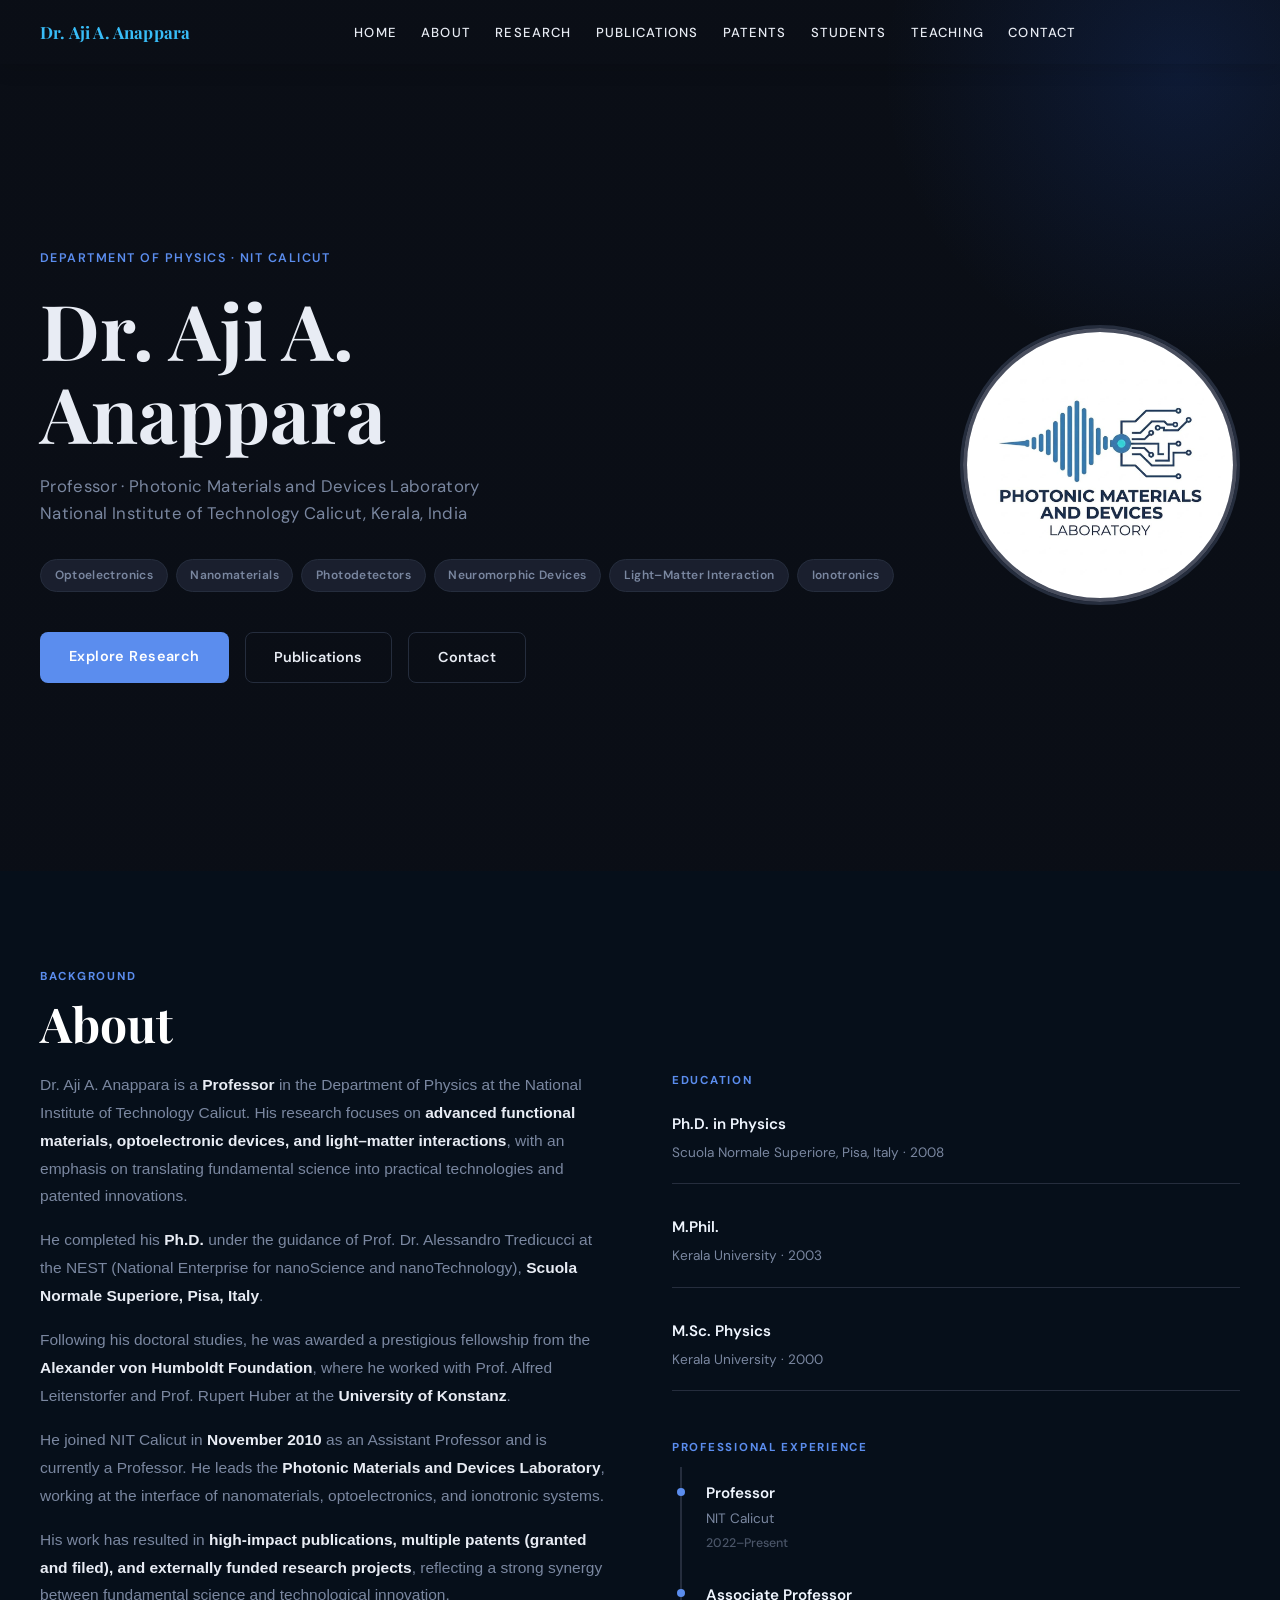
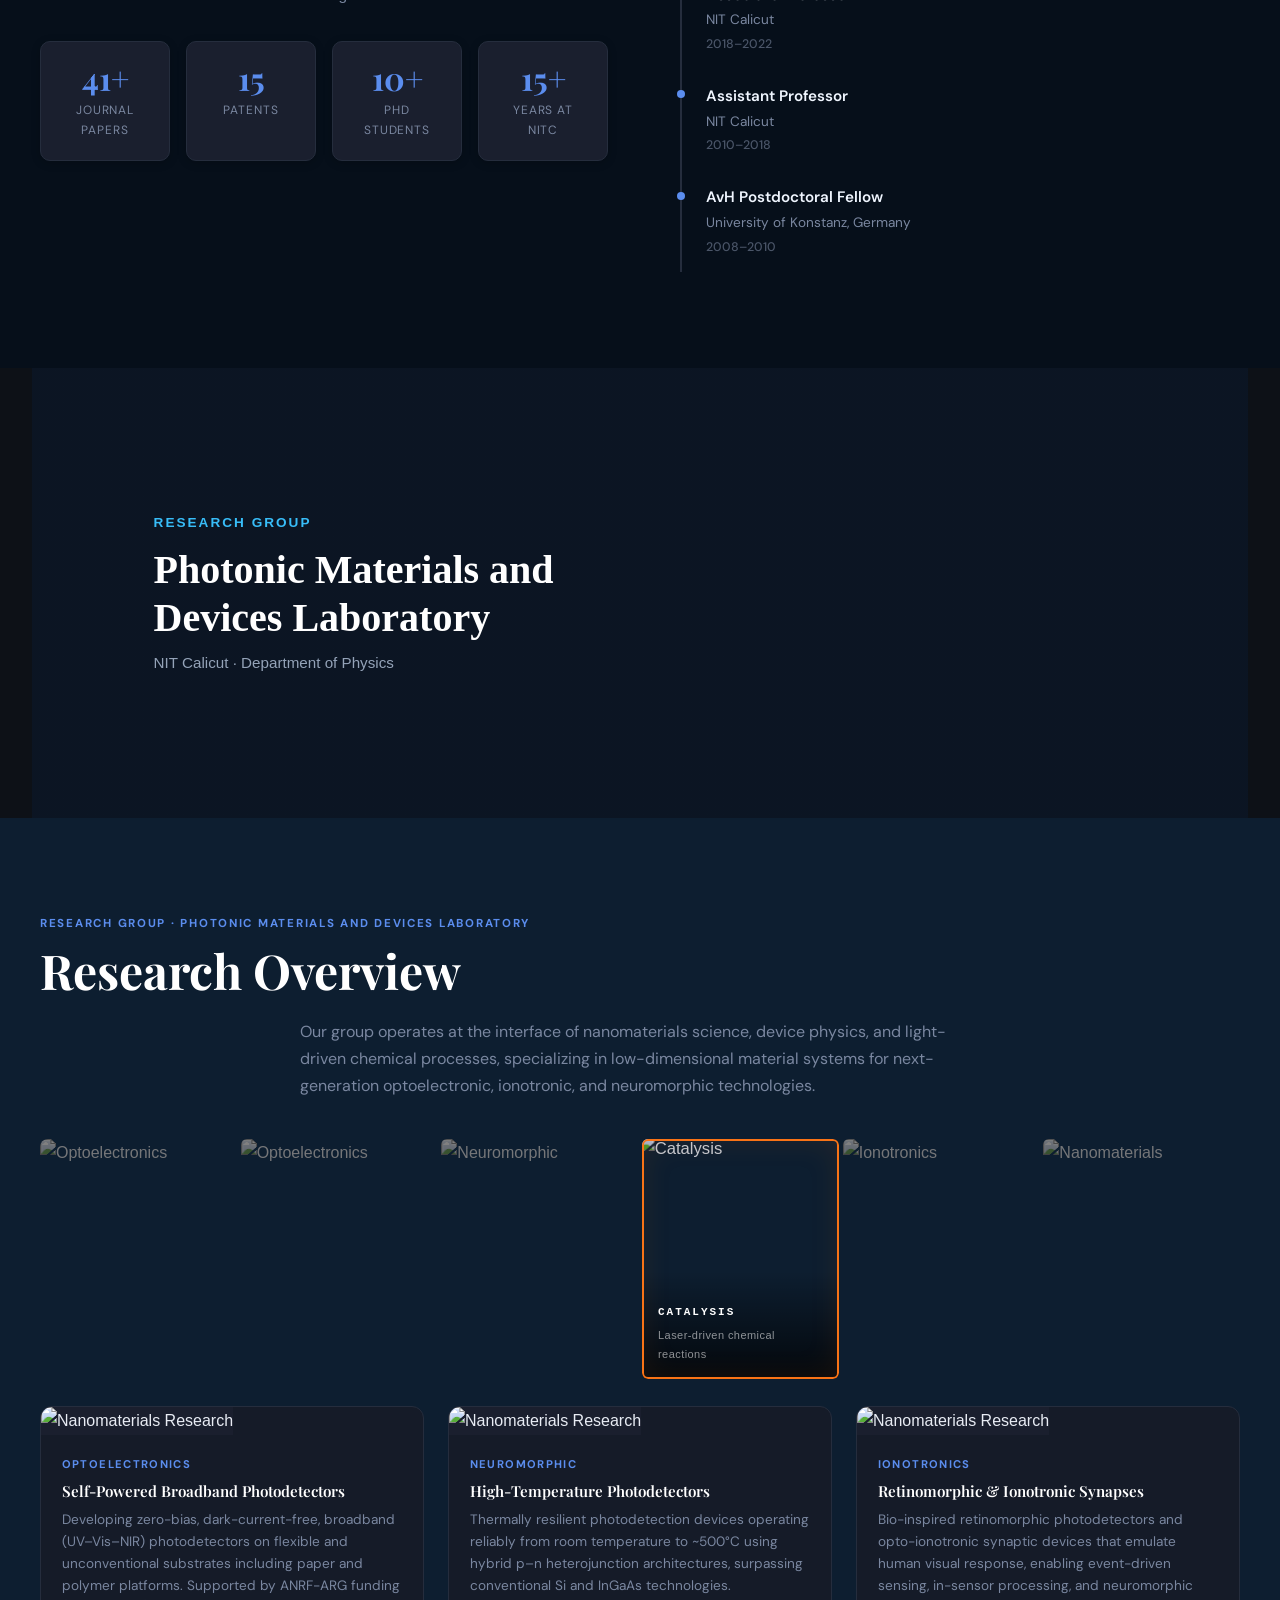
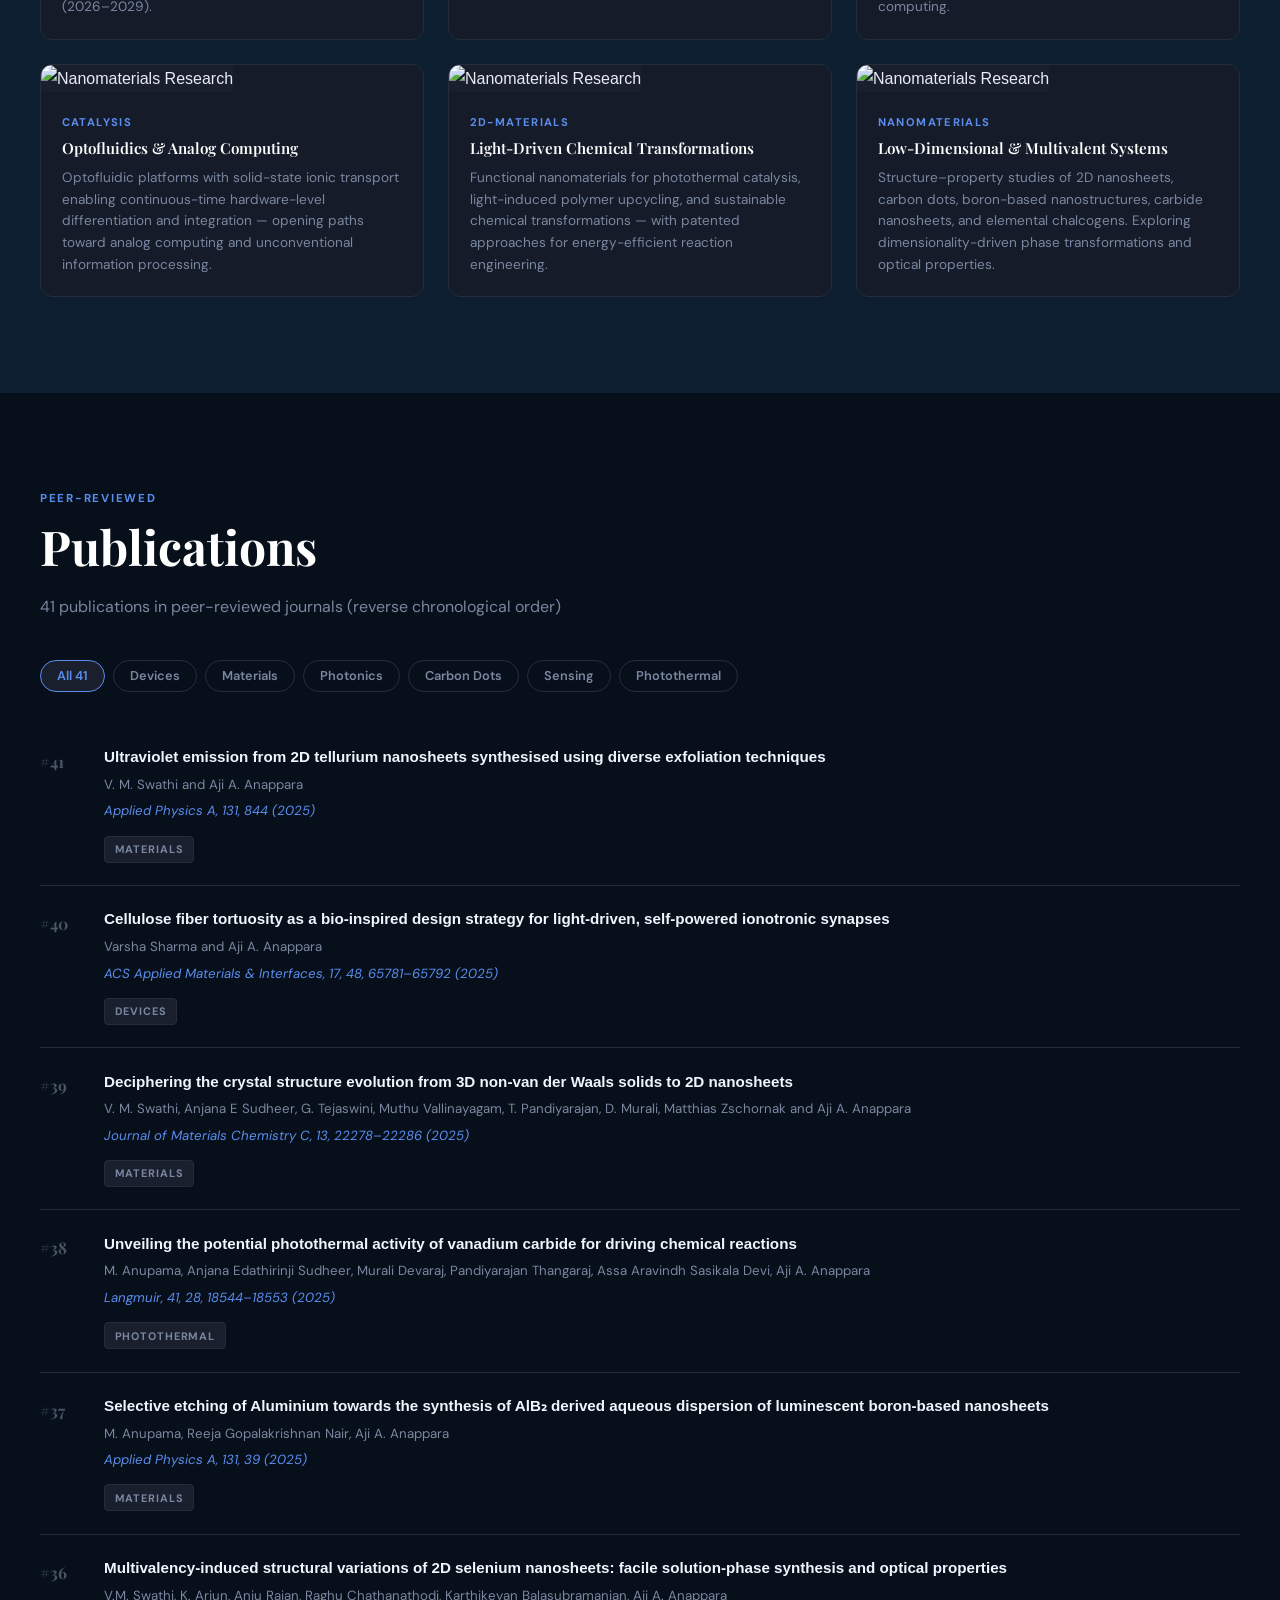
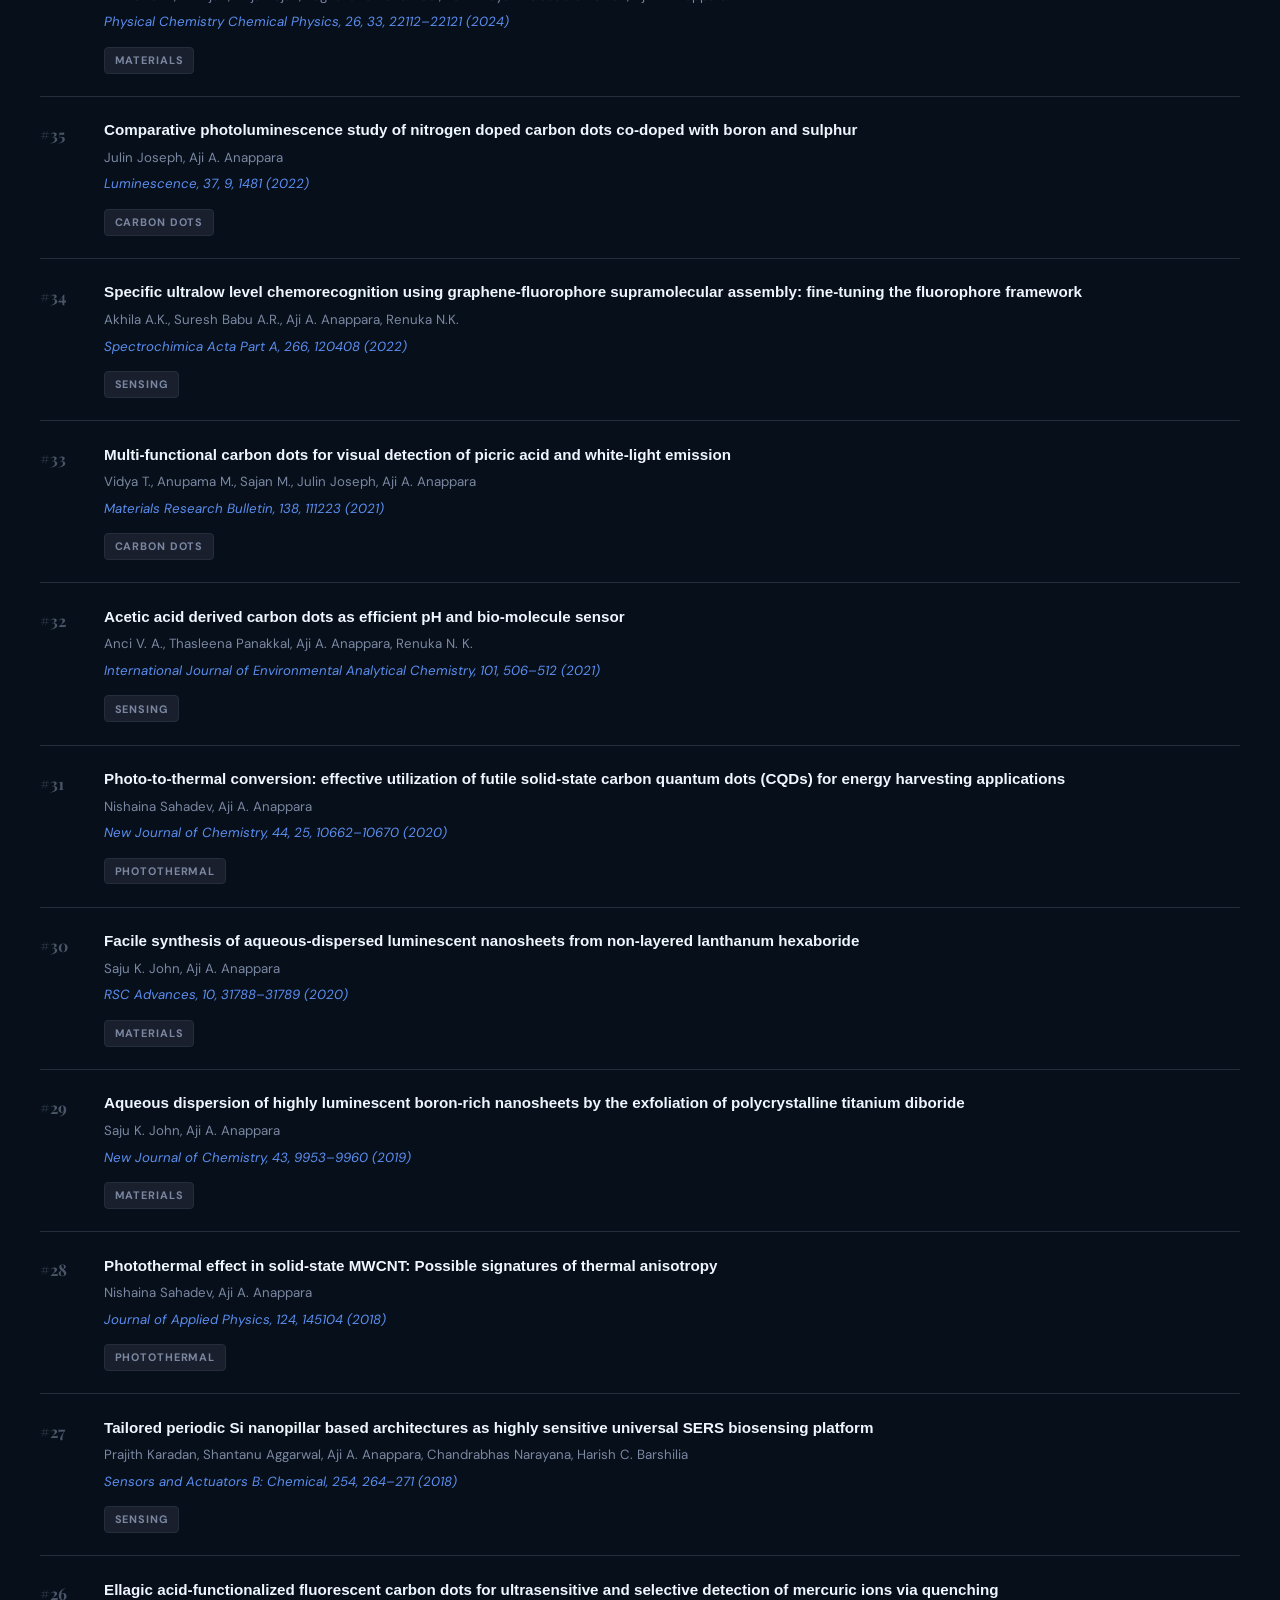
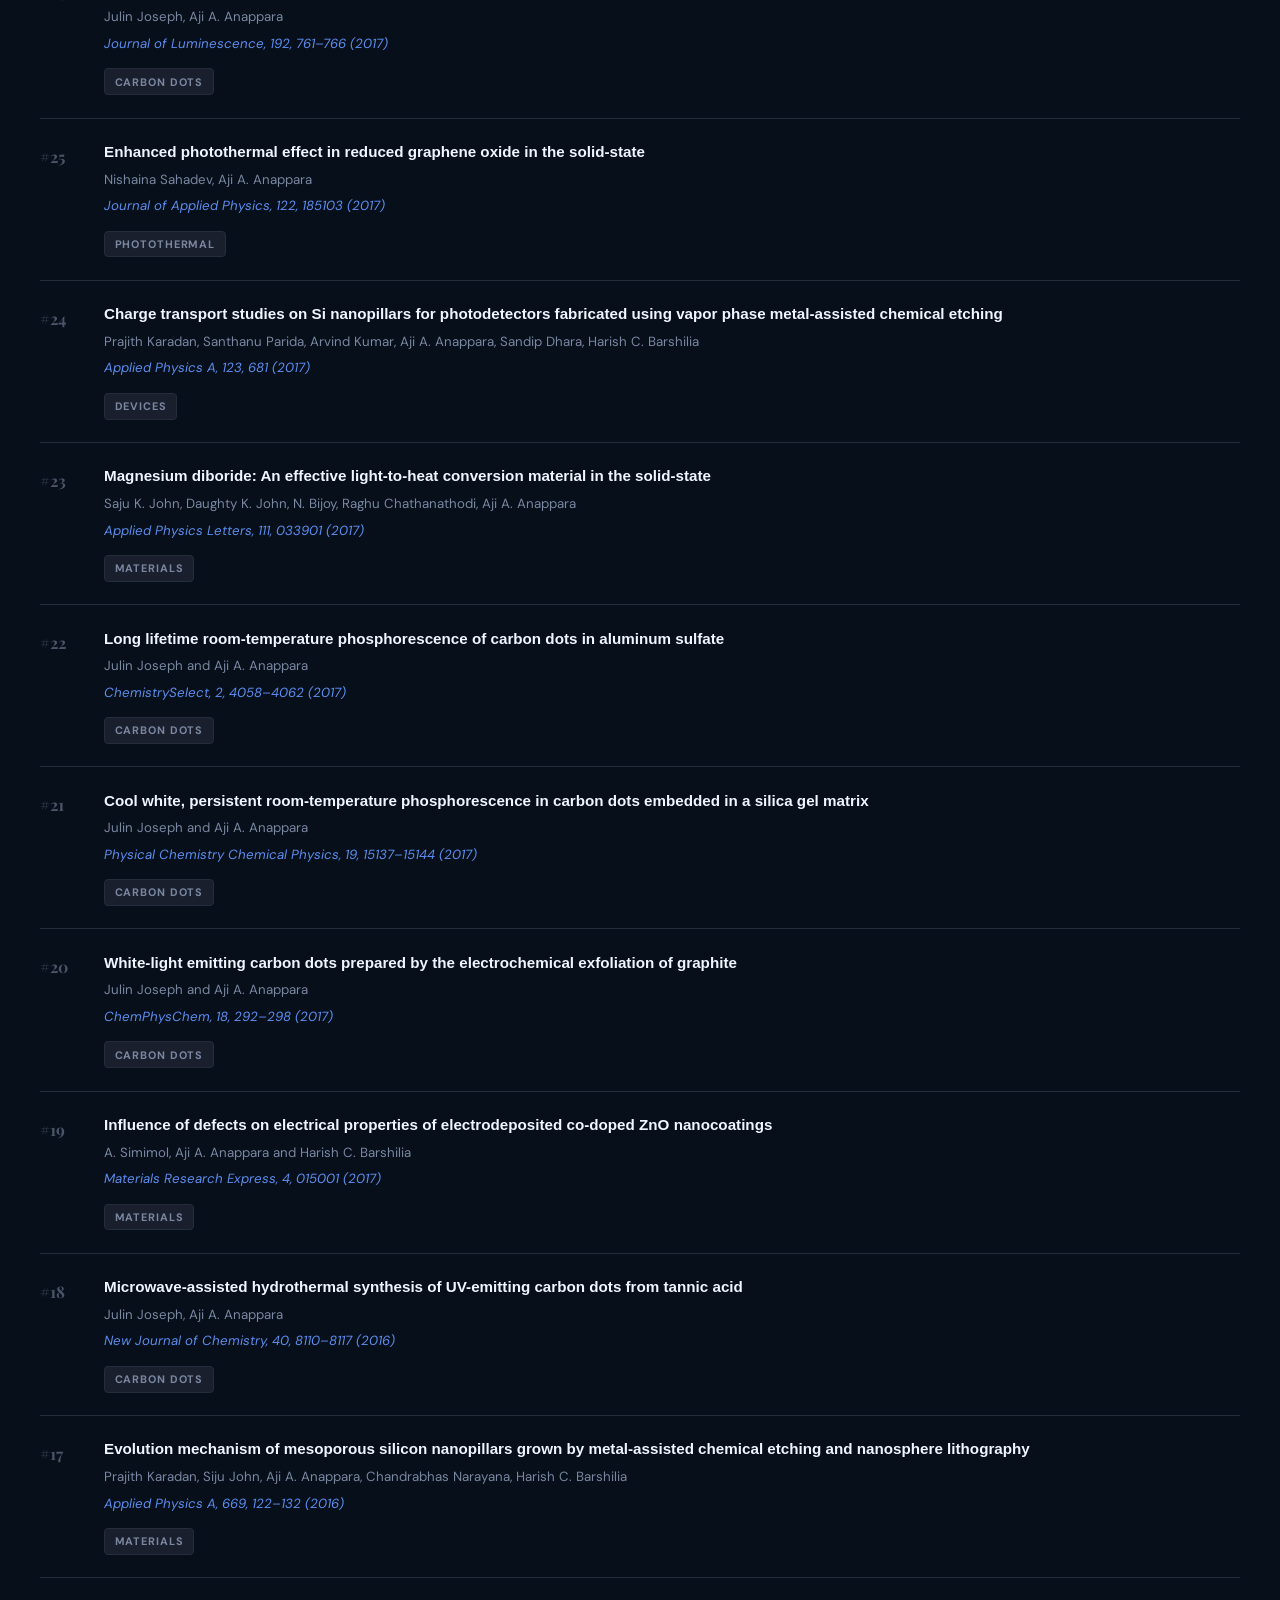
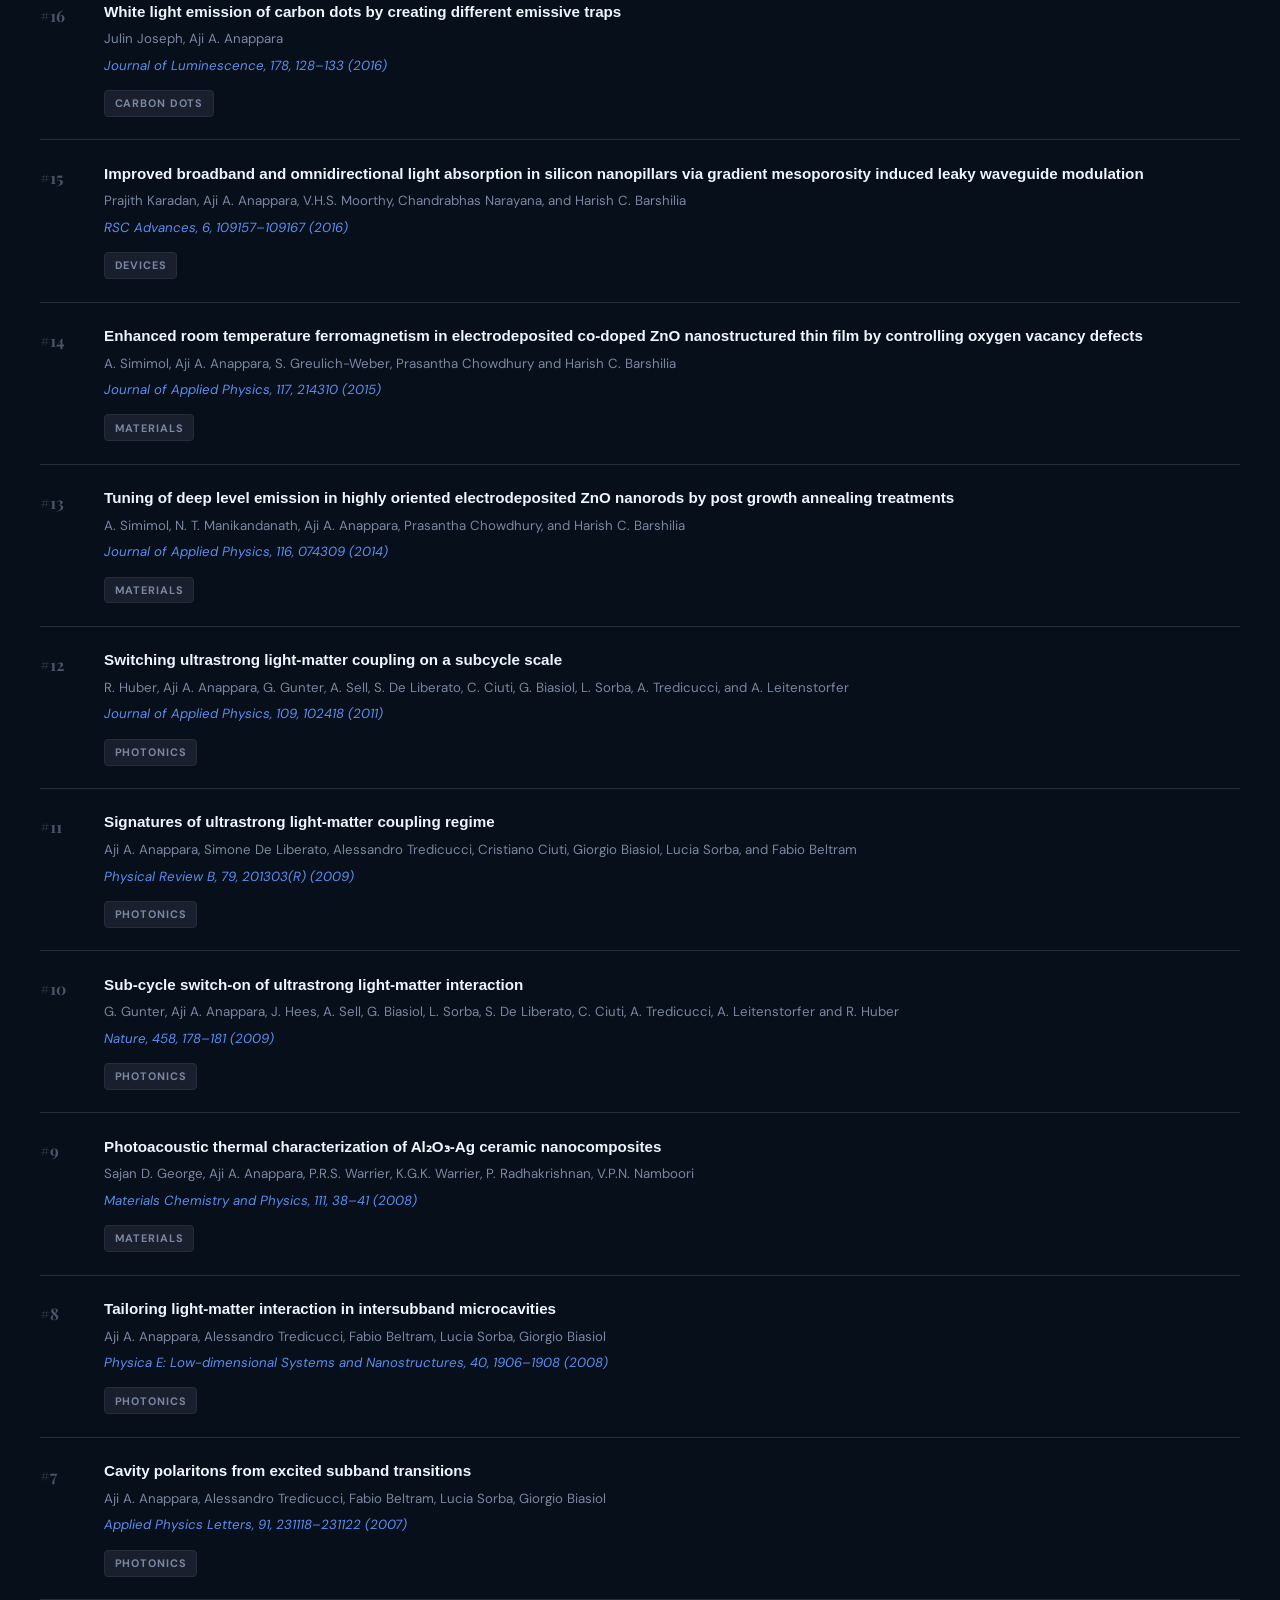
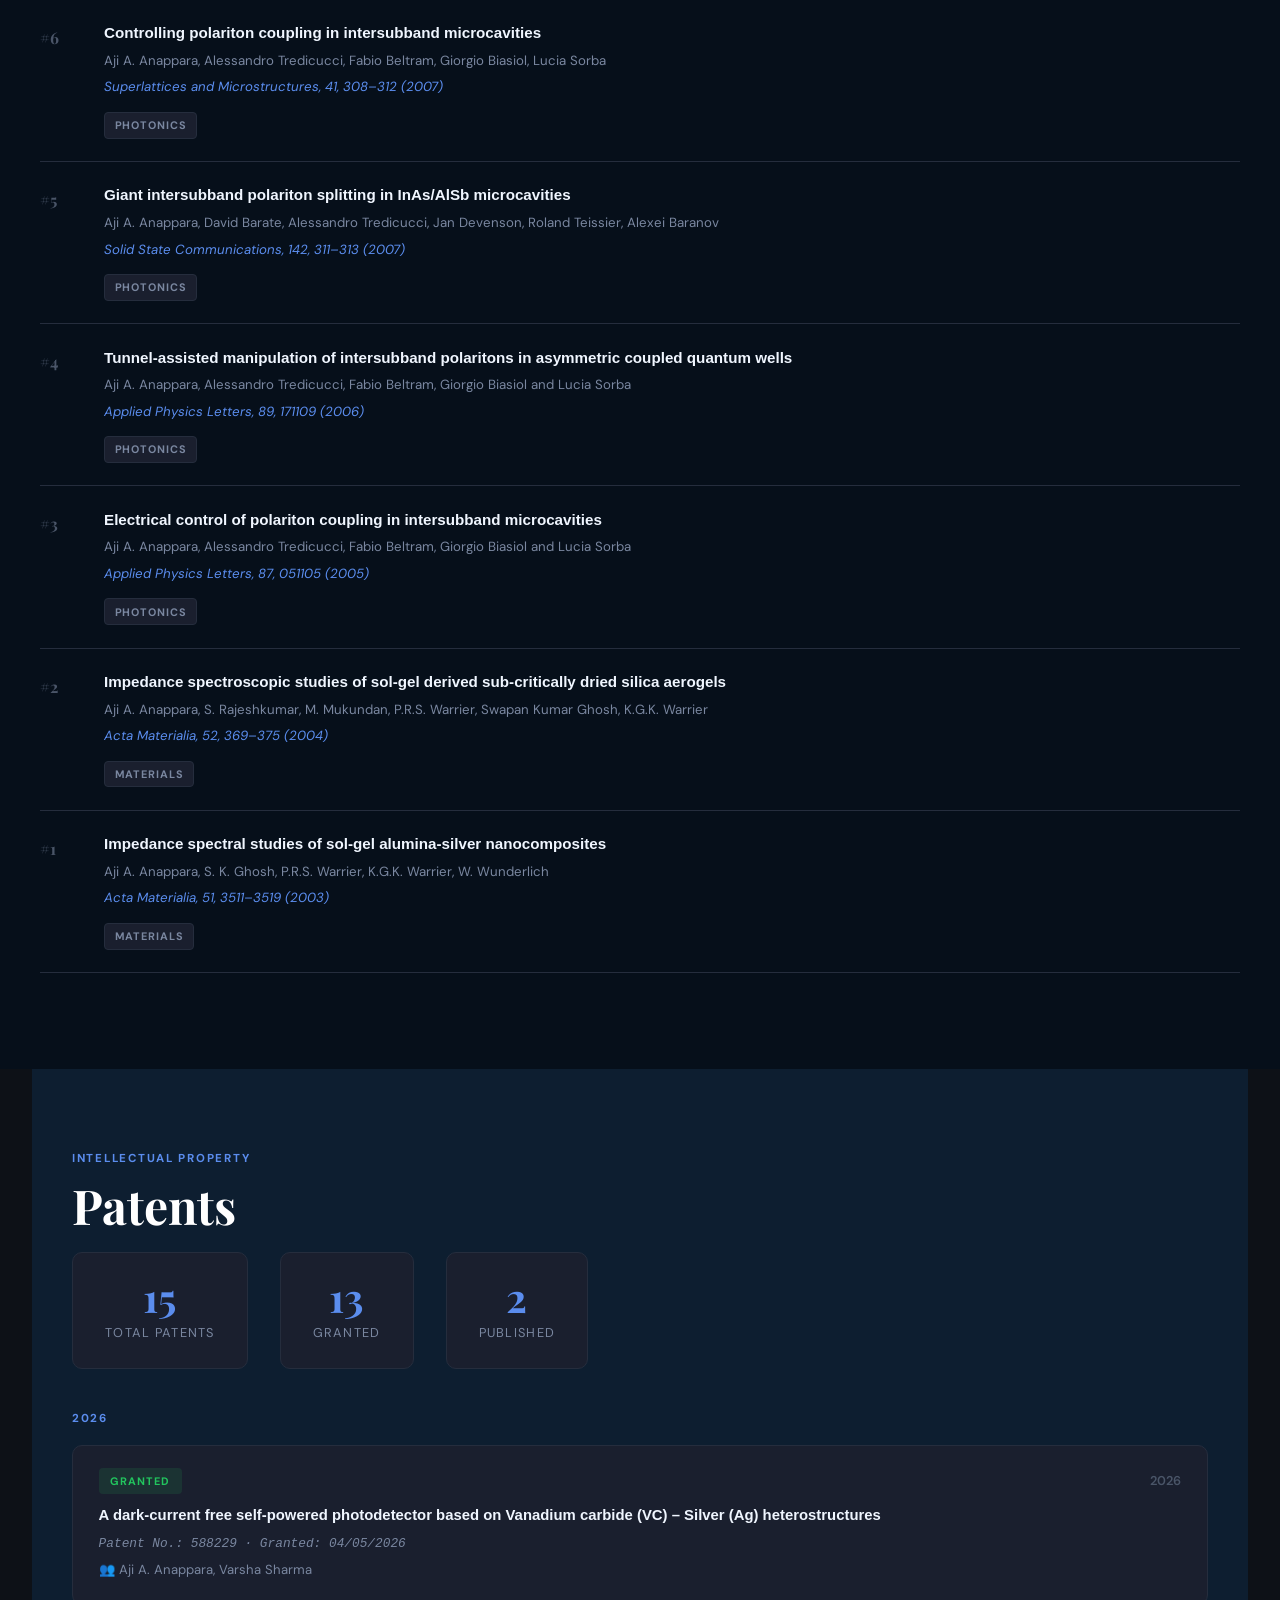
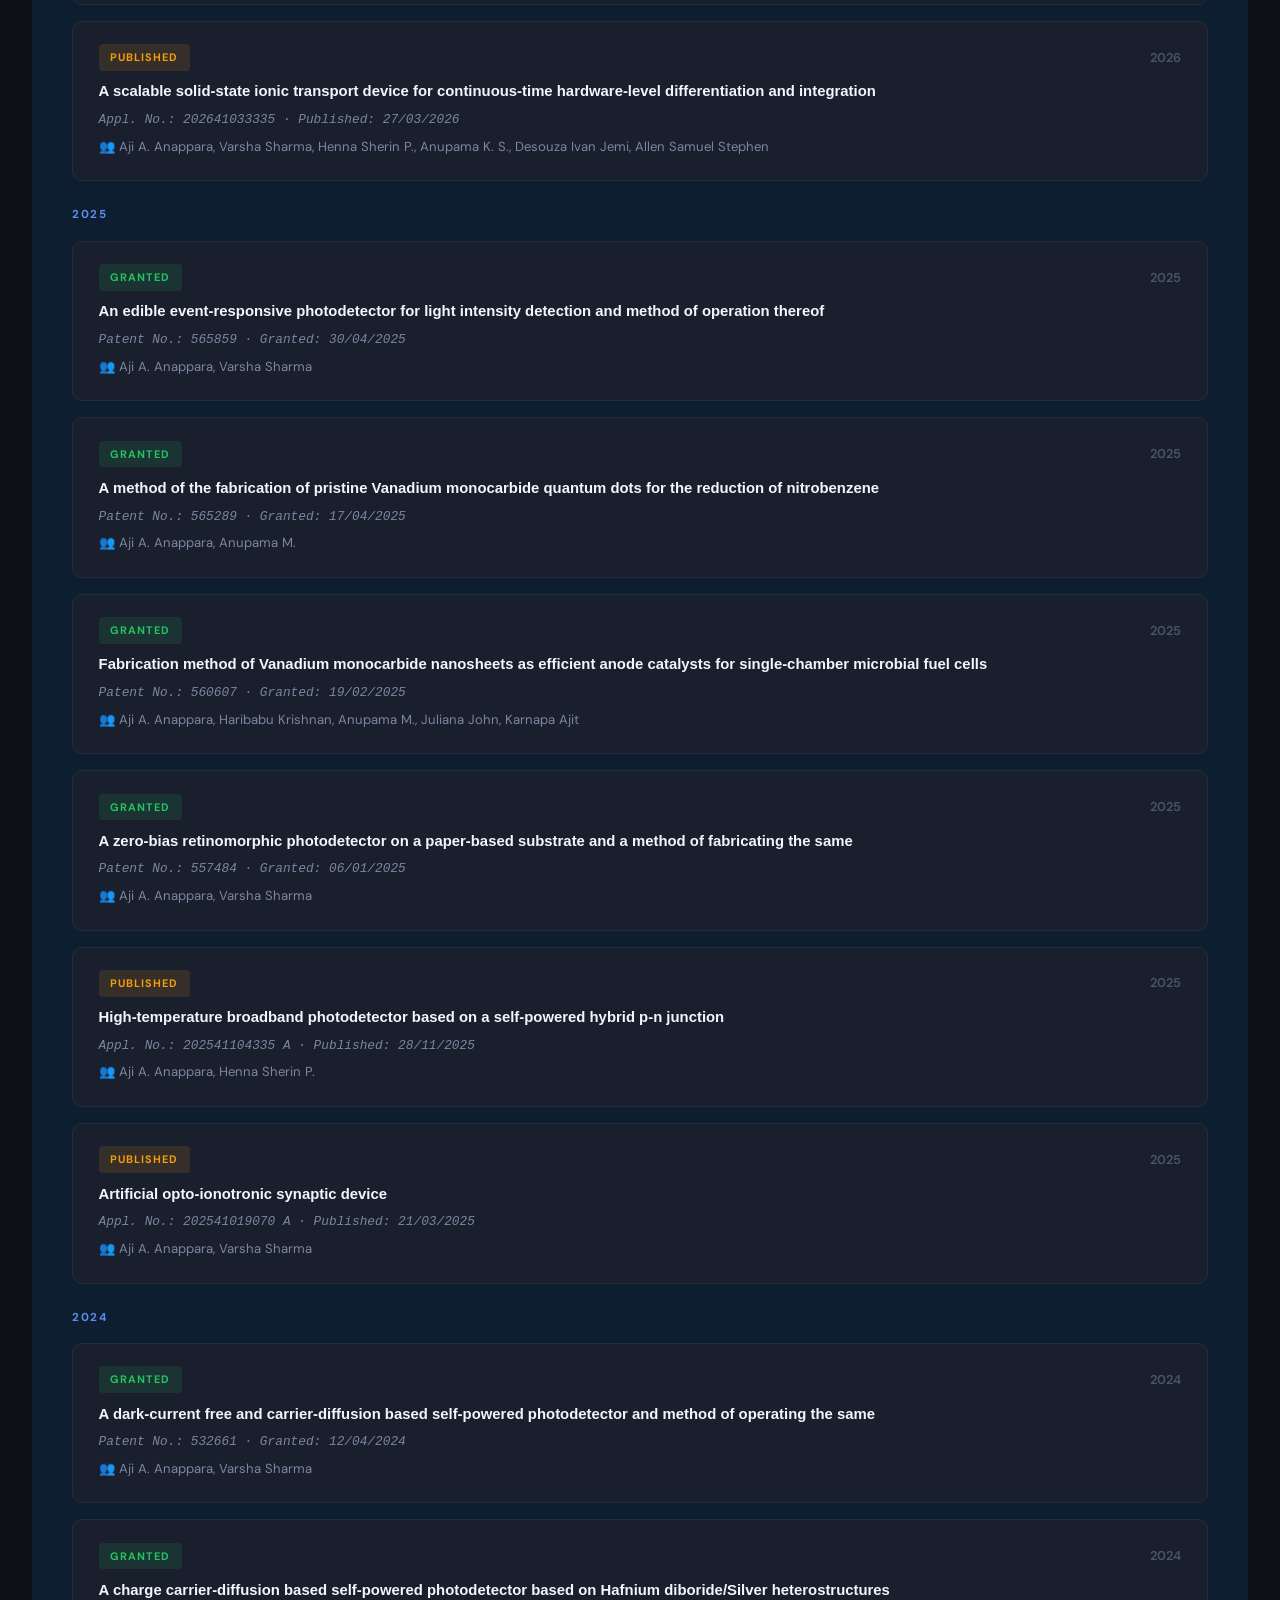
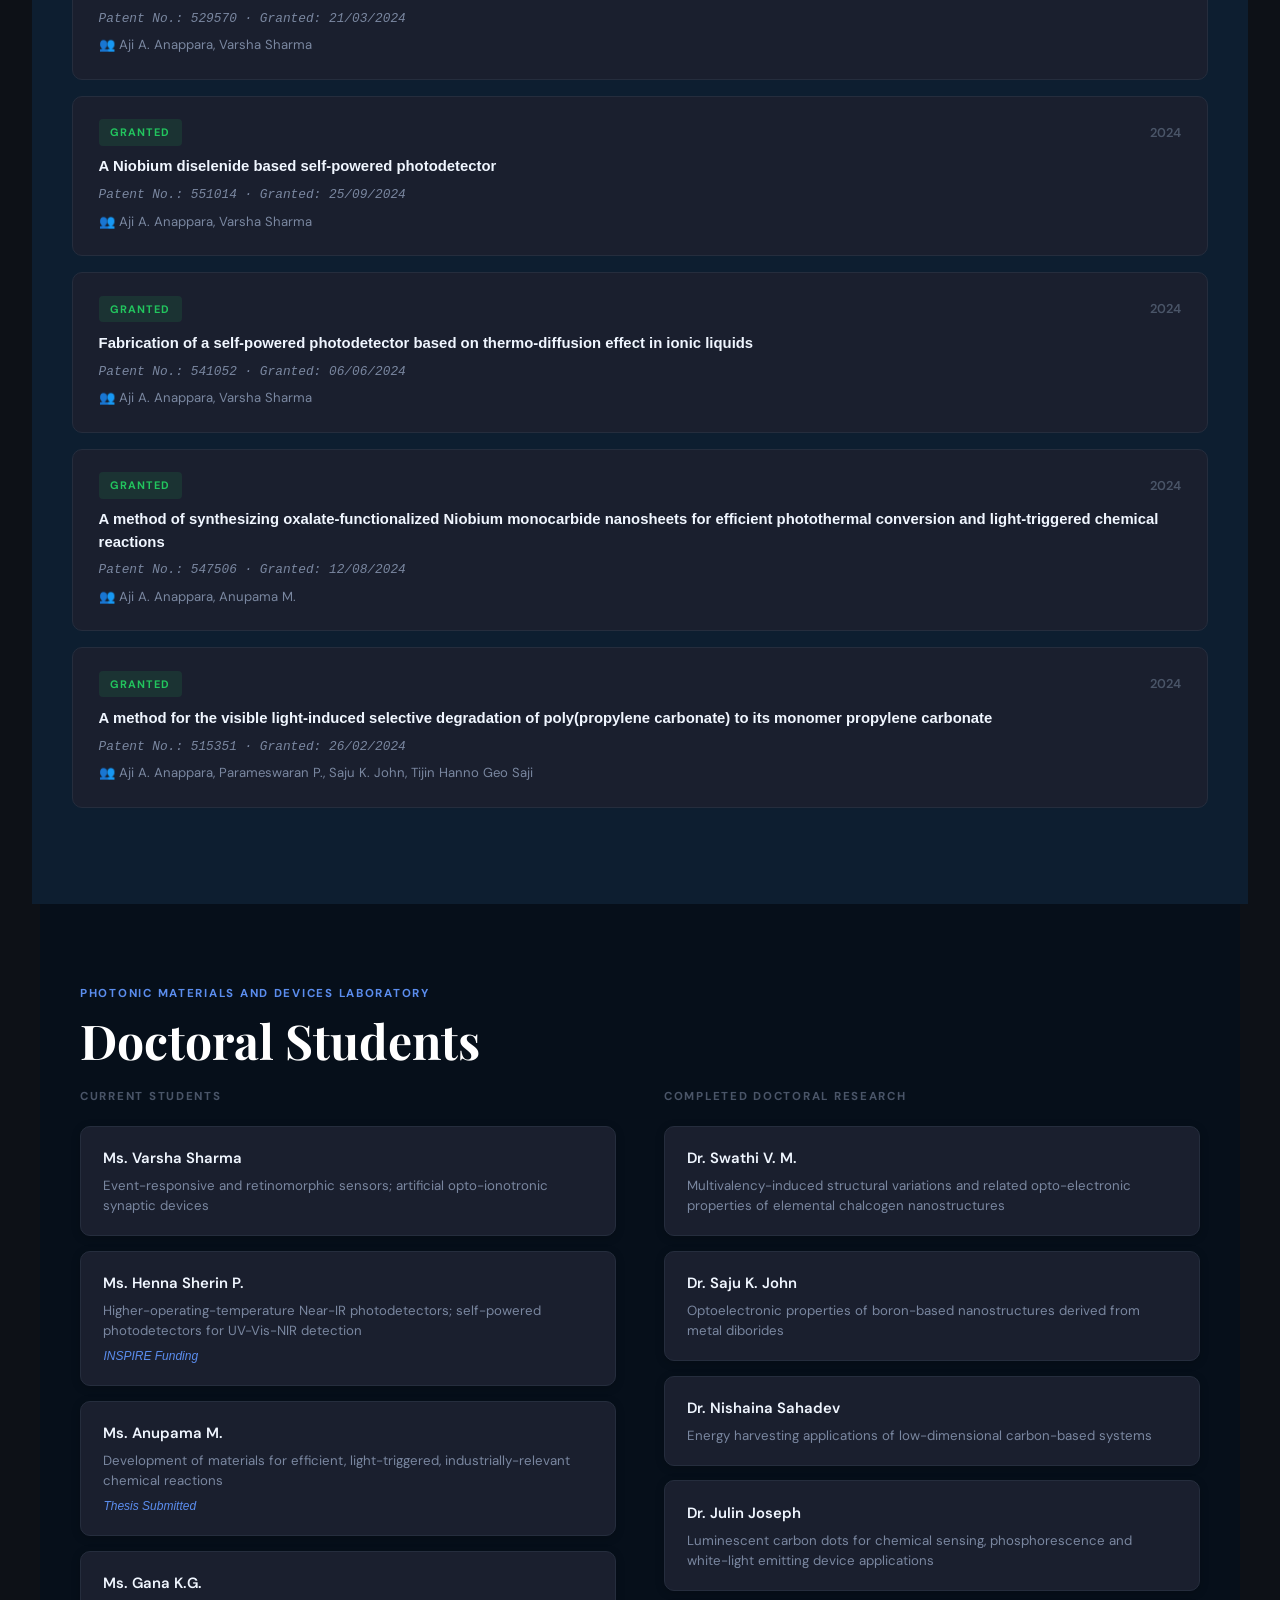
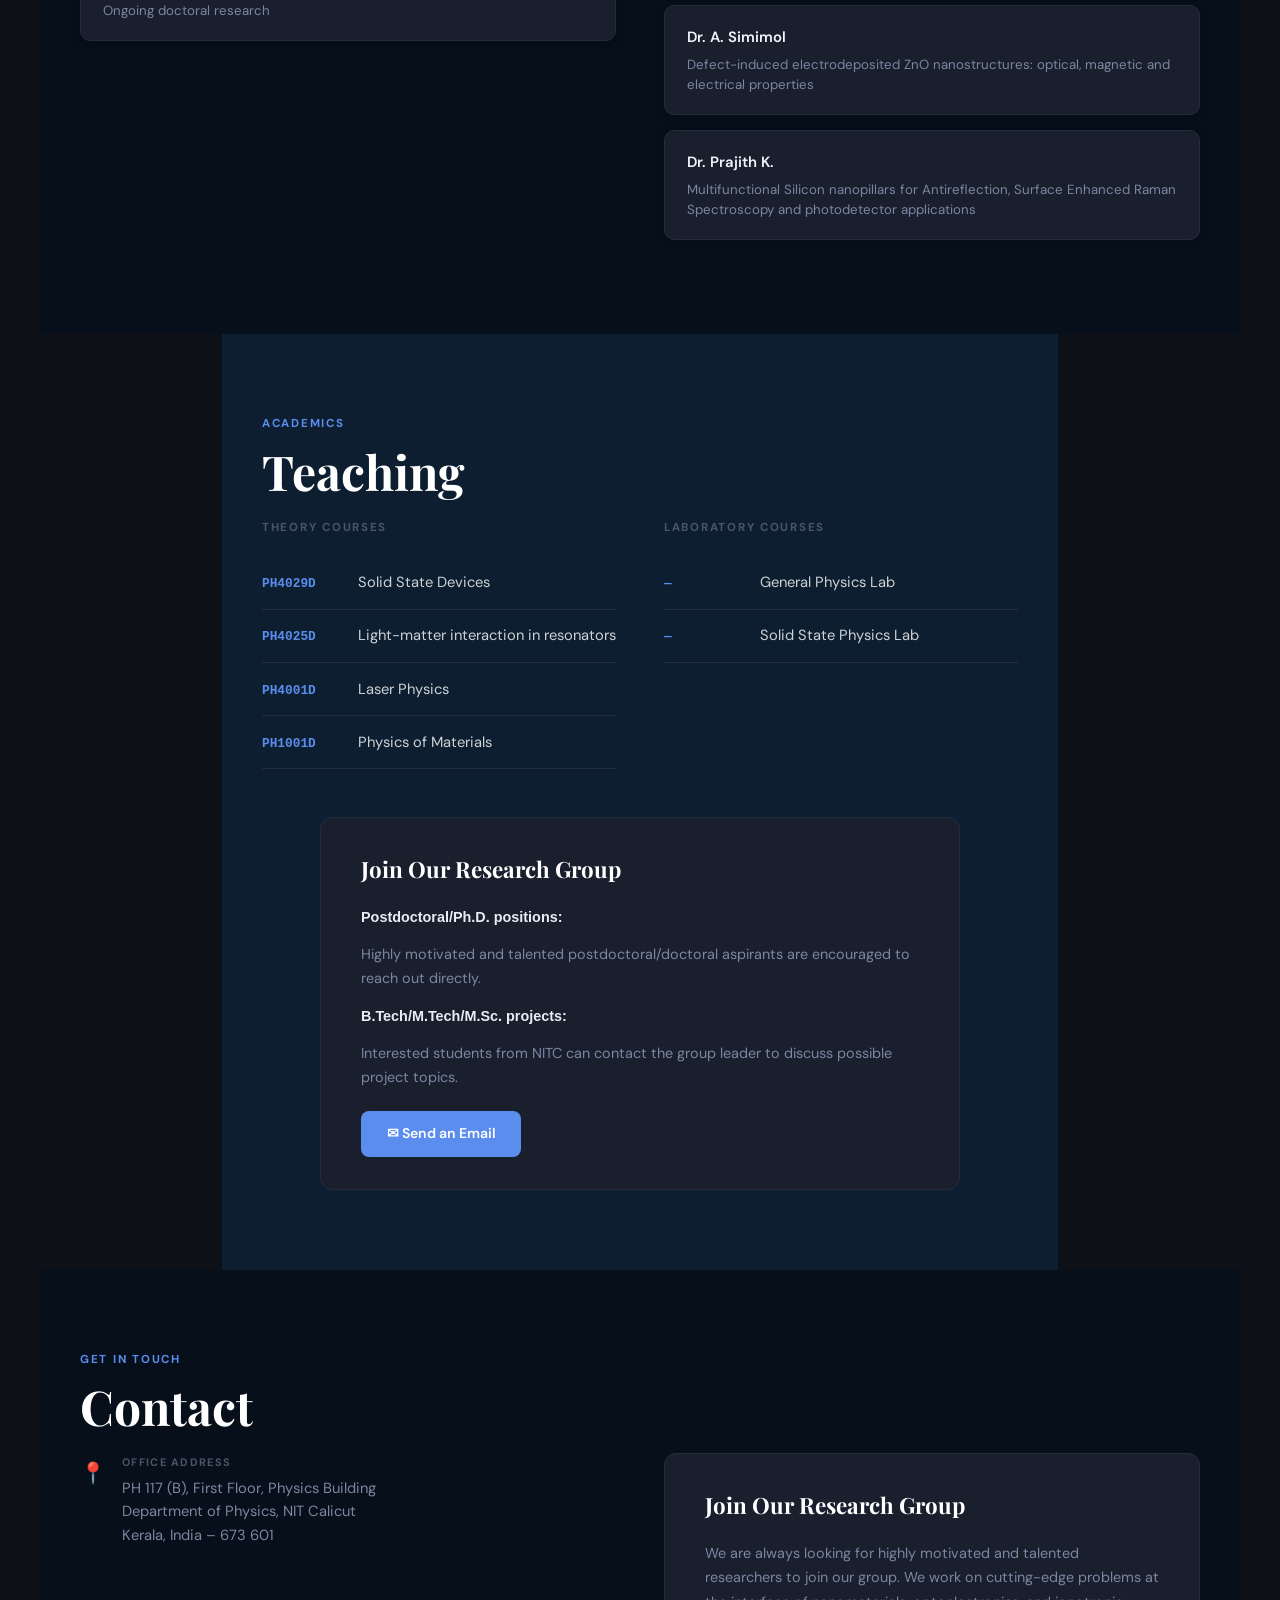
==== index.html @ 46087a3f "Update index.html" ====
<!DOCTYPE html>
<html lang="en" data-theme="dark">
<head>
<meta charset="UTF-8" />
<meta name="viewport" content="width=device-width, initial-scale=1.0" />
<meta name="description" content="Professor at the Department of Physics, NIT Calicut. Research focuses on optoelectronics, nanomaterials, photodetectors, neuromorphic devices, and light-matter interactions." />
<title>Dr. Aji A. Anappara | Professor, NIT Calicut</title>
<link rel="preconnect" href="https://fonts.googleapis.com">
<link rel="preconnect" href="https://fonts.gstatic.com" crossorigin>
<link href="https://fonts.googleapis.com/css2?family=Playfair+Display:wght@600;700&family=Source+Serif+4:ital,wght@0,400;0,600;1,400&family=DM+Sans:wght@400;500;600;700&display=swap" rel="stylesheet">
<link rel="stylesheet" href="style.css" />
   <link rel="icon" type="image/svg+xml" href="favicon.svg">

<style>
/* ===== CSS RESET & BASE ===== */
*, *::before, *::after { box-sizing: border-box; margin: 0; padding: 0; }

:root {
--bg: #0d0f14;
--bg-alt: #131720;
--surface: #1a1f2e;
--border: #252d3d;
--accent: #5b8dee;
--accent2: #7c6af0;
--text: #e8ecf4;
--text-muted: #7a87a0;
--text-dim: #4a5568;
--card-bg: #151b28;
--granted: #22c55e;
--published: #f59e0b;
}
[data-theme="light"] {
--bg: #f5f7fc;
--bg-alt: #edf0f7;
--surface: #ffffff;
--border: #d4dae8;
--accent: #3b6fd4;
--accent2: #5b47cc;
--text: #1a2035;
--text-muted: #556080;
--text-dim: #9ba8c0;
--card-bg: #ffffff;
}

html { scroll-behavior: smooth;
margin: 0;
padding: 0;
}
body {
font-family: 'DM Sans', sans-serif;
background: var(--bg);
color: var(--text);
line-height: 1.7;
margin: 0;
padding: 0;
overflow-x: hidden;
.container, #about, #research, #publications {
width: 100%;
max-width: 100%; 
padding: 6rem 2.5rem;
box-sizing: border-box;
width: 100vw;
max-width: 100vw;
margin-left: calc(-50vw + 50%);
margin-right: calc(-50vw + 50%);
}
.about-grid, .publications-inner, .section-content {
max-width: 1200px;  
margin: 0 auto;     
width: 100%;
}
}

/* ===== NAVBAR ===== */
.navbar {
position: fixed; top: 0; left: 0; right: 0; z-index: 100;
display: grid; grid-template-columns: auto 1fr auto; align-items: center; justify-content: space-between;;
padding: 0.9rem 2.5rem;
background: rgba(13, 15, 20, 0.88);
backdrop-filter: blur(12px);
border-bottom: 1px solid var(--border);
/* 1. CHANGED: Make the background completely see-through */
background: transparent;
backdrop-filter: none;
border-bottom: none;

/* 2. CHANGED: Remove the bottom separation line */
border-bottom: none;
}
[data-theme="#38bdf8"] .navbar { background:transparent;backdrop-filter: none;
border-bottom: none; }
.navbar-brand {
font-family: 'Playfair Display', serif;
font-size: 1.05rem;
font-weight: 700;
color: #38bdf8;
text-decoration: none;
letter-spacing: 0.01em;
flex-shrink: 0;
grid-column: 1;
}
.navbar-nav {
list-style: none;
display: flex; gap: 0.15rem; align-items: center;
grid-column: 2;
justify-self: center;
}
.navbar-nav a {
color:var(--text);
text-decoration: none;
font-size: 0.82rem;
font-weight: 500;
padding: 0.4rem 0.7rem;
border-radius: 6px;
transition: color 0.2s, background 0.2s;
}
.navbar-nav a:hover { color:#38bdf8 !important; background: var(--surface); }
/* .mobile-nav-drawer:hover{color:#38bdf8;!important;}
#qw:hover{color:#38bdf8;} */

/* ===== HERO ===== */
.hero {
min-height: 100vh;
display: flex; 
align-items: center;
padding: 9.5rem 2.5rem 4rem;
gap: 4rem;
margin-top: -3.8rem;

/* 1. FORCE TRUE FULL VIEWPORT WIDTH */
position: relative;
width: 100vw;
max-width: 100vw;
margin-left: calc(-50vw + 50%);
margin-right: calc(-50vw + 50%);

/* 2. BACKGROUND IMAGE & OVERLAY MATCHING SCREENSHOT 19 */
background: linear-gradient(rgba(10, 14, 22, .95), rgba(10, 14, 22, .95)), 
url('https://raw.githubusercontent.com/sachin-tcr/Dr/26b7174a1d4e2690abada23d2ad601a017864aec/hero-bg-science.png') no-repeat center center;
background-size: cover;
}

/* 3. KEEP THIS CLEAN AND SEPARATE BELOW THE HERO BLOCK */
.hero h1 span {
color: #38bdf8; 
}
.hero-content { flex: 1; }
.hero-dept {
font-size: 0.78rem;
font-weight: 600;
letter-spacing: 0.12em;
text-transform: uppercase;
color: var(--accent);
margin-bottom: 1.2rem;
}
.hero h1 {
font-family: 'Playfair Display', serif;
font-size: clamp(2.8rem, 6vw, 5rem);
font-weight: 700;
line-height: 1.08;
margin-bottom: 1.2rem;
color: var(--text);
}
.hero-subtitle {
font-size: 1.05rem;
color: var(--text-muted);
margin-bottom: 2rem;
line-height: 1.6;
}
.hero-tags {
display: flex; flex-wrap: wrap; gap: 0.5rem;
margin-bottom: 2.5rem;
}
.hero-tag {
font-size: 0.75rem;
font-weight: 600;
padding: 0.35rem 0.85rem;
border-radius: 999px;
border: 1px solid var(--border);
color: var(--text-muted);
background: var(--surface);
letter-spacing: 0.03em;
}
.hero-btns { display: flex; gap: 1rem; flex-wrap: wrap; }
.btn-primary {
padding: 0.75rem 1.8rem;
background: var(--accent);
color: #fff;
border-radius: 8px;
font-weight: 600;
font-size: 0.9rem;
text-decoration: none;
transition: opacity 0.2s, transform 0.2s;
}
.btn-primary:hover { opacity: 0.88; transform: translateY(-1px); }
.btn-outline {
padding: 0.75rem 1.8rem;
border: 1.5px solid var(--border);
color: var(--text);
border-radius: 8px;
font-weight: 600;
font-size: 0.9rem;
text-decoration: none;
transition: border-color 0.2s, background 0.2s;
}
.btn-outline:hover { border-color: var(--accent); background: var(--surface); }
.hero-image-wrap {
flex-shrink: 0;
width: 280px; height: 280px;
border-radius: 50%;
overflow: hidden;
border: 3px solid var(--border);
background: var(--surface);
}
.hero-img { width: 100%; height: 100%; object-fit: cover; }

/* ===== SECTIONS ===== */
.section { padding: 5rem 2.5rem; max-width: 1200px; margin: 0 auto; }
.section-alt { background: var(--bg-alt); max-width: 100%; }
.section-alt > * { max-width: 1200px; margin-left: auto; margin-right: auto; }
.section-alt.section { padding: 5rem 2.5rem; }
.section-label {
font-size: 0.72rem;
font-weight: 700;
letter-spacing: 0.15em;
text-transform: uppercase;
color: var(--accent);
margin-bottom: 0.6rem;
}
.section-title {
font-family: 'Playfair Display', serif;
font-size: clamp(2rem, 4vw, 3rem);
font-weight: 700;
margin-bottom: 1.2rem;
line-height: 1.15;
}
.section-sub {
font-size: 1rem;
color: var(--text-muted);
max-width: 680px;
margin-bottom: 2.5rem;
}

/* ===== ABOUT ===== */
.about-grid {
display: grid;
grid-template-columns: 1fr 1fr;
gap: 4rem;
max-width: 1200px;
margin: 0 auto;
width: 100%;
}
.about-text p { margin-bottom: 1rem; color: var(--text-muted); font-size: 0.97rem; }
.about-text strong { color: var(--text); }
.stats-row {
display: grid; grid-template-columns: repeat(4, 1fr);
gap: 1rem; margin-top: 2rem;
}
.stat-box {
background: var(--surface);
border: 1px solid var(--border);
border-radius: 10px;
padding: 1.2rem;
text-align: center;
}
.stat-num {
font-family: 'Playfair Display', serif;
font-size: 2rem;
font-weight: 700;
color: var(--accent);
line-height: 1;
}
.stat-label { font-size: 0.75rem; color: var(--text-muted); margin-top: 0.4rem; }
.edu-item { margin-bottom: 1.2rem; padding-bottom: 1.2rem; border-bottom: 1px solid var(--border); }
.edu-degree { font-weight: 600; font-size: 0.95rem; }
.edu-inst { font-size: 0.85rem; color: var(--text-muted); margin-top: 0.2rem; }
.timeline { list-style: none; }
.timeline li {
position: relative;
padding: 0.9rem 0 0.9rem 1.5rem;
border-left: 2px solid var(--border);
margin-left: 0.5rem;
}
.timeline li::before {
content: '';
position: absolute; left: -5px; top: 1.3rem;
width: 8px; height: 8px;
border-radius: 50%;
background: var(--accent);
}
.timeline-role { font-weight: 600; font-size: 0.95rem; }
.timeline-org { font-size: 0.85rem; color: var(--text-muted); }
.timeline-period { font-size: 0.78rem; color: var(--text-dim); margin-top: 0.15rem; }
@media (max-width: 768px) {
.about-grid {
grid-template-columns: 1fr;
gap: 2rem;
}
.stats-row {
grid-template-columns: repeat(2, 1fr);
}
}

/* labpic */

* {
margin: 0;
padding: 0;
box-sizing: border-box;
font-family: 'Segoe UI', Tahoma, Geneva, Verdana, sans-serif;
}

/* The Hero Banner Container */
.hero-banner {
position: relative;
width: 100%;
height: 450px; /* Adjust height as needed */

/* 1. The dark blue overlay gradient */
/* 2. The URL pointing to your clean laboratory image */
background: linear-gradient(rgba(10, 25, 47, 0.5), rgba(10, 25, 47, 0.5)), 
url('https://raw.githubusercontent.com/sachin-tcr/Dr/813ebdc3587bb794939ba35b15ee945e488aae01/lab-banner.png') no-repeat center center;
background-size: cover;


/* Centers the text content vertically */
display: flex;
align-items: center; 
padding-left: 10%; /* Matches the left-aligned style */
}

/* Content Wrapper */
.banner-content {
max-width: 600px;
color: #ffffff;
}

/* Small Blue Subheading */
.sub-title {
color: #38bdf8; /* Bright blue accent */
font-size: 0.85rem;
text-transform: uppercase;
letter-spacing: 2px;
font-weight: 700;
margin-bottom: 12px;
}

/* Main Heading */
.main-title {
font-size: 2.5rem;
font-family: 'Georgia', serif; /* Gives it that professional, academic look */
font-weight: 600;
line-height: 1.2;
margin-bottom: 8px;
}

/* Small Location/Department Tag */
.location-tag {
color: #94a3b8; /* Muted slate gray text */
font-size: 0.95rem;
font-weight: 400;
}
/* labpic */

/* images */
* { box-sizing: border-box; margin: 0; padding: 0; }
body { background: #0d1117; display: flex; flex-direction: column;
align-items: center; justify-content: center; min-height: 100vh; padding: 2rem; }

.gallery-wrap {
display: flex;
width: 100%;
max-width: 1200px;
height: 240px;
gap: 4px;
border-radius: 8px;
overflow: hidden;
}

.panel {
position: relative;
flex: 1.2;
overflow: hidden;
cursor: pointer;
border-radius: 6px;
transition: flex 0.5s cubic-bezier(0.25, 1, 0.5, 1);
}
/* .panel.active { flex: 3.5; } */
.panel:hover{flex: 4.5;}

.panel img {
width: 100%; height: 100%;
object-fit: cover; display: block;
filter: brightness(0.5) saturate(0.6);
transition: filter 0.45s ease, transform 0.55s cubic-bezier(0.4,0,0.2,1);
}
.panel.active img {
filter: brightness(0.85) saturate(1.1);
transform: scale(1.04);
}

/* Orange glow border on active */
.panel-border {
position: absolute; inset: 0;
border-radius: 6px;
border: 2px solid transparent;
pointer-events: none; z-index: 3;
transition: border-color 0.3s ease, box-shadow 0.3s ease;
}
.panel.active .panel-border {
border-color: #f97316;
box-shadow: 0 0 0 1px #f9731640, inset 0 0 30px #f9731618;
}

/* Label slides up on active */
.label {
position: absolute; bottom: 0; left: 0; right: 0;
padding: 32px 16px 16px;
background: linear-gradient(transparent, rgba(0,0,0,0.75));
z-index: 2;
opacity: 0;
transform: translateY(4px);
transition: opacity 0.35s ease, transform 0.35s ease;
}
.panel.active .label { opacity: 1; transform: translateY(0); }

.label-title {
font-family: 'Courier New', monospace;
font-size: 11px; font-weight: 700;
letter-spacing: 0.18em;
text-transform: uppercase;
color: #fff;
}
.label-sub {
font-family: sans-serif;
font-size: 11px; color: rgba(255,255,255,0.55);
margin-top: 4px; letter-spacing: 0.04em;
}

/* Dot indicators */
.dots {
display: flex; gap: 7px; margin-top: 16px;
}
.dot {
width: 6px; height: 6px; border-radius: 50%;
background: rgba(255,255,255,0.2); cursor: pointer;
transition: background 0.3s, transform 0.3s;
}
.dot.active { background: #f97316; transform: scale(1.4); }


/* images */

/* ===== RESEARCH ===== */
.research-tags-nav {
display: flex; gap: 0.6rem; flex-wrap: wrap;
margin-bottom: 2rem;
}
.res-tag-btn {
padding: 0.45rem 1.1rem;
border-radius: 999px;
border: 1.5px solid var(--border);
background: none;
color: var(--text-muted);
font-size: 0.82rem;
font-weight: 600;
cursor: pointer;
transition: all 0.2s;
font-family: 'DM Sans', sans-serif;
}
.res-tag-btn.active, .res-tag-btn:hover {
border-color: var(--accent);
color: var(--accent);
background: var(--surface);
}
.research-grid {
display: grid;
grid-template-columns: repeat(auto-fill, minmax(300px, 1fr));
gap: 1.5rem;
}
.research-card {
background: var(--card-bg);
border: 1px solid var(--border);
border-radius: 12px;
overflow: hidden;
transition: transform 0.2s, border-color 0.2s;
}
.research-card:hover { transform: translateY(-3px); border-color: var(--accent); }
.research-card img {
width: 100%; height: 160px;
object-fit: cover;
background: var(--surface);
}
.card-body { padding: 1.3rem; }
.card-label {
font-size: 0.7rem;
font-weight: 700;
letter-spacing: 0.12em;
text-transform: uppercase;
color: var(--accent);
margin-bottom: 0.4rem;
}
.card-title { font-weight: 600; font-size: 0.95rem; margin-bottom: 0.5rem; }
.card-desc { font-size: 0.85rem; color: var(--text-muted); line-height: 1.6; }

/* ===== PUBLICATIONS ===== */
.pub-filters {
display: flex; flex-wrap: wrap; gap: 0.5rem;
margin-bottom: 2rem;
}
.pub-filter {
padding: 0.4rem 1rem;
border-radius: 999px;
border: 1.5px solid var(--border);
background: none;
color: var(--text-muted);
font-size: 0.8rem;
font-weight: 600;
cursor: pointer;
font-family: 'DM Sans', sans-serif;
transition: all 0.2s;
}
.pub-filter.active, .pub-filter:hover {
border-color: var(--accent); color: var(--accent); background: var(--surface);
}
.pub-list { display: flex; flex-direction: column; gap: 0; }
.pub-item {
display: flex; gap: 1.5rem; align-items: flex-start;
padding: 1.4rem 0;
border-bottom: 1px solid var(--border);
}
.pub-num {
font-family: 'Playfair Display', serif;
font-size: 1rem;
font-weight: 700;
color: var(--text-dim);
min-width: 2.5rem;
padding-top: 0.1rem;
}
.pub-title { font-weight: 600; font-size: 0.95rem; margin-bottom: 0.3rem; line-height: 1.5; }
.pub-authors { font-size: 0.83rem; color: var(--text-muted); margin-bottom: 0.25rem; }
.pub-journal { font-size: 0.83rem; color: var(--accent); font-style: italic; margin-bottom: 0.4rem; }
.pub-tag {
display: inline-block;
font-size: 0.68rem;
font-weight: 700;
letter-spacing: 0.08em;
text-transform: uppercase;
padding: 0.2rem 0.6rem;
border-radius: 4px;
background: var(--surface);
border: 1px solid var(--border);
color: var(--text-muted);
}

/* ===== PATENTS ===== */
.patents-stats {
display: flex; gap: 2rem; margin-bottom: 2.5rem;
}
.p-stat {
background: var(--surface);
border: 1px solid var(--border);
border-radius: 10px;
padding: 1.5rem 2rem;
text-align: center;
}
.p-stat-num {
font-family: 'Playfair Display', serif;
font-size: 2.5rem;
font-weight: 700;
color: var(--accent);
}
.p-stat-label { font-size: 0.8rem; color: var(--text-muted); margin-top: 0.3rem; }
.patent-item {
background: var(--surface);
border: 1px solid var(--border);
border-radius: 10px;
padding: 1.4rem 1.6rem;
margin-bottom: 1rem;
}
.patent-header {
display: flex; align-items: center; gap: 0.8rem;
margin-bottom: 0.6rem;
}
.patent-status {
font-size: 0.68rem;
font-weight: 700;
letter-spacing: 0.1em;
text-transform: uppercase;
padding: 0.25rem 0.7rem;
border-radius: 4px;
}
.patent-status.granted { background: rgba(34,197,94,0.12); color: var(--granted); }
.patent-status.published { background: rgba(245,158,11,0.12); color: var(--published); }
.patent-year { font-size: 0.8rem; color: var(--text-dim); margin-left: auto; }
.patent-title { font-weight: 600; font-size: 0.93rem; margin-bottom: 0.4rem; line-height: 1.5; }
.patent-appno { font-size: 0.8rem; color: var(--text-muted); margin-bottom: 0.3rem; font-family: monospace; }
.patent-inventors { font-size: 0.82rem; color: var(--text-muted); }

/* ===== STUDENTS ===== */
.students-grid {
display: grid; grid-template-columns: 1fr 1fr; gap: 3rem;
}
.students-group-title {
font-size: 0.72rem;
font-weight: 700;
letter-spacing: 0.15em;
text-transform: uppercase;
color: var(--text-dim);
margin-bottom: 1.2rem;
}
.student-card {
background: var(--surface);
border: 1px solid var(--border);
border-radius: 10px;
padding: 1.2rem 1.4rem;
margin-bottom: 0.9rem;
transition: border-color 0.2s;
}
.student-card:hover { border-color: var(--accent); }
.student-name { font-weight: 600; font-size: 0.93rem; margin-bottom: 0.3rem; }
.student-topic { font-size: 0.83rem; color: var(--text-muted); line-height: 1.5; }
.student-note { font-size: 0.75rem; color: var(--accent); margin-top: 0.3rem; font-style: italic; }

/* ===== TEACHING ===== */
.teaching-grid {
display: grid; grid-template-columns: 1fr 1fr; gap: 3rem;
margin-bottom: 3rem;
}
.course-group-title {
font-size: 0.72rem;
font-weight: 700;
letter-spacing: 0.15em;
text-transform: uppercase;
color: var(--text-dim);
margin-bottom: 1.2rem;
}
.course-item {
display: flex; gap: 1rem; align-items: baseline;
padding: 0.85rem 0;
border-bottom: 1px solid var(--border);
}
.course-code {
font-family: monospace;
font-size: 0.8rem;
color: var(--accent);
font-weight: 700;
min-width: 80px;
}
.course-name { font-size: 0.92rem; }
.join-box {
background: var(--surface);
border: 1px solid var(--border);
border-radius: 12px;
padding: 2rem 2.5rem;
max-width: 640px;
}
.join-box h4 {
font-family: 'Playfair Display', serif;
font-size: 1.4rem;
margin-bottom: 1rem;
}
.join-box p { font-size: 0.9rem; color: var(--text-muted); margin-bottom: 0.8rem; }
.join-box strong { color: var(--text); }
.btn-email {
display: inline-block;
margin-top: 0.5rem;
padding: 0.7rem 1.6rem;
background: var(--accent);
color: #fff;
border-radius: 8px;
font-weight: 600;
font-size: 0.88rem;
text-decoration: none;
transition: opacity 0.2s;
}
.btn-email:hover { opacity: 0.85; }

/* ===== CONTACT ===== */
.contact-grid {
display: grid; grid-template-columns: 1fr 1fr; gap: 3rem;
}
.contact-item {
display: flex; gap: 1rem; align-items: flex-start;
margin-bottom: 1.6rem;
}
.contact-icon { font-size: 1.3rem; flex-shrink: 0; margin-top: 0.1rem; }
.contact-label {
font-size: 0.68rem;
font-weight: 700;
letter-spacing: 0.12em;
text-transform: uppercase;
color: var(--text-dim);
margin-bottom: 0.3rem;
}
.contact-val { font-size: 0.92rem; color: var(--text-muted); line-height: 1.6; }
.contact-val a { color: var(--accent); text-decoration: none; }
.contact-val a:hover { text-decoration: underline; }
.funding-note {
font-size: 0.85rem;
color: var(--text-muted);
padding: 1rem 1.2rem;
border-left: 3px solid var(--accent);
background: var(--surface);
border-radius: 0 8px 8px 0;
margin-top: 1rem;
}
.contact-box {
background: var(--surface);
border: 1px solid var(--border);
border-radius: 12px;
padding: 2rem 2.5rem;
}
.contact-box h4 {
font-family: 'Playfair Display', serif;
font-size: 1.4rem;
margin-bottom: 1rem;
}
.contact-box p { font-size: 0.9rem; color: var(--text-muted); margin-bottom: 0.8rem; }

/* ===== FOOTER ===== */
footer {
text-align: center;
padding: 2rem;
font-size: 0.82rem;
color: var(--text-dim);
border-top: 1px solid var(--border);
}

/* ===== HAMBURGER MENU ===== */
.nav-hamburger {
display: none;
flex-direction: column;
justify-content: center;
gap: 5px;
background: none;
border: none;
cursor: pointer;
padding: 6px;
border-radius: 6px;
transition: background 0.2s;
z-index: 200;
}
.nav-hamburger:hover { background: var(--surface); }
.nav-hamburger span {
display: block;
width: 22px;
height: 2px;
background: var(--text);
border-radius: 2px;
transition: transform 0.3s, opacity 0.3s;
}
.nav-hamburger.open span:nth-child(1) { transform: translateY(7px) rotate(45deg); }
.nav-hamburger.open span:nth-child(2) { opacity: 0; }
.nav-hamburger.open span:nth-child(3) { transform: translateY(-7px) rotate(-45deg); }

/* Mobile nav drawer */
.mobile-nav-overlay {
display: none;
position: fixed; inset: 0; z-index: 90;
background: rgba(0,0,0,0.5);
}
.mobile-nav-overlay.open { display: block; }
.mobile-nav-drawer {
position: fixed;
top: 0; right: -100%; bottom: 0;
width: min(280px, 85vw);
background: var(--bg);
border-left: 1px solid var(--border);
z-index: 150;
transition: right 0.3s cubic-bezier(0.4,0,0.2,1);
padding: 5rem 1.5rem 2rem;
display: flex; flex-direction: column; gap: 0.25rem;
overflow-y: auto;
}
.mobile-nav-drawer.open { right: 0; }
.mobile-nav-drawer a {
color: var(--text-muted);
text-decoration: none;
font-size: 1rem;
font-weight: 500;
padding: 0.75rem 1rem;
border-radius: 8px;
transition: color 0.2s, background 0.2s;
display: block;
}
.mobile-nav-drawer a:hover { color: var(--text); background: var(--surface); }
.mobile-nav-drawer .drawer-theme {
margin-top: auto;
padding-top: 1.5rem;
border-top: 1px solid var(--border);
display: flex; align-items: center; gap: 0.75rem;
font-size: 0.88rem; color: var(--text-muted);
}
.mobile-nav-drawer .drawer-theme button {
background: none; border: 1.5px solid var(--border);
border-radius: 8px; cursor: pointer;
font-size: 1.1rem; padding: 0.4rem 0.7rem;
transition: border-color 0.2s;
}
.mobile-nav-drawer .drawer-theme button:hover { border-color: var(--accent); }

/* ===== TABLET (≤ 1024px) ===== */
@media (max-width: 1024px) {
.hero { padding: 7rem 1.8rem 3rem; gap: 2.5rem; }
.section { padding: 4rem 1.8rem; }
.section-alt.section { padding: 4rem 1.8rem; }
.about-grid { gap: 2.5rem; }
}

/* ===== MOBILE (≤ 768px) ===== */
@media (max-width: 768px) {
/* Navbar */
.navbar { padding: 0.75rem 1.2rem; }
.navbar-nav { display: none; }
.nav-hamburger { display: flex; }

/* Hero — stack vertically, image on top */
.hero {
flex-direction: column;
align-items: center;
text-align: center;
padding: 5.5rem 1.2rem 3rem;
min-height: auto;
gap: 1.8rem;
}
.hero-image-wrap {
width: 160px; height: 160px;
order: -1;
}
.hero-content { width: 100%; }
.hero h1 { font-size: clamp(2.2rem, 8vw, 3rem); }
.hero-subtitle { font-size: 0.95rem; }
.hero-tags { justify-content: center; }
.hero-btns { justify-content: center; }
.btn-primary, .btn-outline {
padding: 0.7rem 1.4rem;
font-size: 0.85rem;
}

/* Sections */
.section { padding: 3rem 1.2rem; }
.section-alt.section { padding: 3rem 1.2rem; }
.section-title { font-size: clamp(1.6rem, 6vw, 2.2rem); }
.section-sub { font-size: 0.92rem; margin-bottom: 1.8rem; }

/* About */
.about-grid { grid-template-columns: 1fr; gap: 2rem; }
.stats-row { grid-template-columns: repeat(2, 1fr); gap: 0.75rem; }
.stat-box { padding: 1rem; }
.stat-num { font-size: 1.6rem; }

/* Research */
.research-grid { grid-template-columns: 1fr; }
.research-tags-nav { gap: 0.4rem; }
.res-tag-btn { font-size: 0.78rem; padding: 0.38rem 0.85rem; }

/* Publications */
.pub-item { gap: 0.8rem; padding: 1.1rem 0; }
.pub-num { min-width: 2rem; font-size: 0.88rem; }
.pub-title { font-size: 0.88rem; }
.pub-authors { font-size: 0.78rem; }
.pub-journal { font-size: 0.78rem; }
.pub-filters { gap: 0.4rem; }
.pub-filter { font-size: 0.74rem; padding: 0.35rem 0.7rem; }

/* Patents */
.patents-stats { gap: 0.75rem; flex-wrap: wrap; }
.p-stat { padding: 1rem 1.5rem; flex: 1 1 calc(33% - 0.75rem); min-width: 80px; }
.p-stat-num { font-size: 1.8rem; }
.patent-item { padding: 1.1rem 1.2rem; }
.patent-title { font-size: 0.87rem; }
.patent-appno { font-size: 0.75rem; word-break: break-all; }

/* Students */
.students-grid { grid-template-columns: 1fr; gap: 1.5rem; }

/* Teaching */
.teaching-grid { grid-template-columns: 1fr; gap: 1.5rem; margin-bottom: 2rem; }
.join-box { padding: 1.5rem; max-width: 100%; }
.join-box h4 { font-size: 1.2rem; }

/* Contact */
.contact-grid { grid-template-columns: 1fr; gap: 1.5rem; }
.contact-box { padding: 1.5rem; }
.contact-box h4 { font-size: 1.2rem; }

/* Footer */
footer { font-size: 0.75rem; padding: 1.5rem 1.2rem; line-height: 1.6; }
}

/* ===== SMALL PHONES (≤ 400px) ===== */
@media (max-width: 400px) {
.hero-image-wrap { width: 130px; height: 130px; }
.stats-row { grid-template-columns: repeat(2, 1fr); }
.patents-stats { flex-direction: column; }
.p-stat { flex: none; width: 100%; }
.hero-btns { flex-direction: column; align-items: center; }
.btn-primary, .btn-outline { width: 100%; text-align: center; }
}

/* Touch-friendly tap targets */
@media (hover: none) {
.research-card:hover { transform: none; }
.student-card:hover { border-color: var(--border); }
}
</style>
</head>
<body>

<!-- ===== NAVBAR ===== -->
<nav class="navbar">
<a href="#home" class="navbar-brand">Dr. Aji A. Anappara</a>
<ul class="navbar-nav">
<li><a href="#home">Home</a></li>
<li><a href="#about">About</a></li>
<li><a href="#research">Research</a></li>
<li><a href="#publications">Publications</a></li>
<li><a href="#patents">Patents</a></li>
<li><a href="#students">Students</a></li>
<li><a href="#teaching">Teaching</a></li>
<li><a href="#contact">Contact</a></li>
<!-- <li>
     <button id="themeToggle" aria-label="Toggle Theme" style="background:none; border:none; cursor:pointer; font-size:1.2rem; padding:0 0.5rem;">
       <span class="theme-icon">☀️</span>
     </button>
   </li> -->
</ul>
<!-- Hamburger (mobile only) -->
<button class="nav-hamburger" id="navHamburger" aria-label="Open menu" aria-expanded="false">
<span></span><span></span><span></span>
</button>
</nav>

<!-- Mobile overlay + drawer -->
<div class="mobile-nav-overlay" id="mobileOverlay"></div>
<nav class="mobile-nav-drawer" id="mobileDrawer" aria-label="Mobile navigation">
<a href="#home" id='qw'>Home</a>
<a href="#about" id='qw'>About</a>
<a href="#research" id='qw'>Research</a>
<a href="#publications" id='qw'>Publications</a>
<a href="#patents" id='qw'>Patents</a>
<a href="#students" id='qw'>Students</a>
<a href="#teaching" id='qw'>Teaching</a>
<a href="#contact" id='qw'>Contact</a>
<!-- <div class="drawer-theme">
   <span>Theme</span>
   <button id="themeToggleMobile" aria-label="Toggle Theme"><span class="theme-icon-mobile">☀️</span></button>
 </div> -->
</nav>

<!-- ===== HERO ===== -->
<section class="hero" id="home">
<div style="display: flex; width: 100%; max-width: 1200px; margin: 0 auto; align-items: center; justify-content: space-between; gap: 4rem; flex-wrap: wrap;">
<div class="hero-content">
<p class="hero-dept">Department of Physics · NIT Calicut</p>
<h1>Dr. Aji A.<br>Anappara</h1>
<p class="hero-subtitle">Professor · Photonic Materials and Devices Laboratory<br>National Institute of Technology Calicut, Kerala, India</p>
<div class="hero-tags">
<span class="hero-tag">Optoelectronics</span>
<span class="hero-tag">Nanomaterials</span>
<span class="hero-tag">Photodetectors</span>
<span class="hero-tag">Neuromorphic Devices</span>
<span class="hero-tag">Light–Matter Interaction</span>
<span class="hero-tag">Ionotronics</span>
</div>
<div class="hero-btns">
<a href="#research" class="btn-primary">Explore Research</a>
<a href="#publications" class="btn-outline">Publications</a>
<a href="#contact" class="btn-outline">Contact</a>
</div>
</div>
<div class="hero-image-wrap">
<img src="logo.jpg" alt="Dr. Aji A. Anappara" class="hero-img" />
</div>
</section>

<!-- ===== ABOUT ===== -->
<section class="section" id="about">
<p class="section-label">BACKGROUND</p>
<h2 class="section-title">About</h2>
<div class="about-grid">
<div class="about-text">
<p>Dr. Aji A. Anappara is a <strong>Professor</strong> in the Department of Physics at the National Institute of Technology Calicut. His research focuses on <strong>advanced functional materials, optoelectronic devices, and light–matter interactions</strong>, with an emphasis on translating fundamental science into practical technologies and patented innovations.</p>
<p>He completed his <strong>Ph.D.</strong> under the guidance of Prof. Dr. Alessandro Tredicucci at the NEST (National Enterprise for nanoScience and nanoTechnology), <strong>Scuola Normale Superiore, Pisa, Italy</strong>.</p>
<p>Following his doctoral studies, he was awarded a prestigious fellowship from the <strong>Alexander von Humboldt Foundation</strong>, where he worked with Prof. Alfred Leitenstorfer and Prof. Rupert Huber at the <strong>University of Konstanz</strong>.</p>
<p>He joined NIT Calicut in <strong>November 2010</strong> as an Assistant Professor and is currently a Professor. He leads the <strong>Photonic Materials and Devices Laboratory</strong>, working at the interface of nanomaterials, optoelectronics, and ionotronic systems.</p>
<p>His work has resulted in <strong>high-impact publications, multiple patents (granted and filed), and externally funded research projects</strong>, reflecting a strong synergy between fundamental science and technological innovation.</p>

<div class="stats-row">
<div class="stat-box">
<div class="stat-num">41+</div>
<div class="stat-label">Journal Papers</div>
</div>
<div class="stat-box">
<div class="stat-num">15</div>
<div class="stat-label">Patents</div>
</div>
<div class="stat-box">
<div class="stat-num">10+</div>
<div class="stat-label">PhD Students</div>
</div>
<div class="stat-box">
<div class="stat-num">15+</div>
<div class="stat-label">Years at NITC</div>
</div>
</div>
</div>

<div>
<p class="section-label">EDUCATION</p>
<div class="edu-item">
<div class="edu-degree">Ph.D. in Physics</div>
<div class="edu-inst">Scuola Normale Superiore, Pisa, Italy · 2008</div>
</div>
<div class="edu-item">
<div class="edu-degree">M.Phil.</div>
<div class="edu-inst">Kerala University · 2003</div>
</div>
<div class="edu-item">
<div class="edu-degree">M.Sc. Physics</div>
<div class="edu-inst">Kerala University · 2000</div>
</div>

<br>
<p class="section-label">PROFESSIONAL EXPERIENCE</p>
<ul class="timeline">
<li>
<div class="timeline-role">Professor</div>
<div class="timeline-org">NIT Calicut</div>
<div class="timeline-period">2022–Present</div>
</li>
<li>
<div class="timeline-role">Associate Professor</div>
<div class="timeline-org">NIT Calicut</div>
<div class="timeline-period">2018–2022</div>
</li>
<li>
<div class="timeline-role">Assistant Professor</div>
<div class="timeline-org">NIT Calicut</div>
<div class="timeline-period">2010–2018</div>
</li>
<li>
<div class="timeline-role">AvH Postdoctoral Fellow</div>
<div class="timeline-org">University of Konstanz, Germany</div>
<div class="timeline-period">2008–2010</div>
</li>
</ul>
</div>
</div>
</section>

<!-- labpic -->

<section class="hero-banner">
<div class="banner-content">
<div class="sub-title">Research Group</div>
<h1 class="main-title">Photonic Materials and<br>Devices Laboratory</h1>
<div class="location-tag">NIT Calicut · Department of Physics</div>
</div>
</section>

<!-- labpic -->



<!-- ===== RESEARCH ===== -->
<section class="section section-alt" id="research">
<p class="section-label">RESEARCH GROUP · Photonic Materials and Devices Laboratory</p>
<h2 class="section-title">Research Overview</h2>
<p class="section-sub">Our group operates at the interface of nanomaterials science, device physics, and light-driven chemical processes, specializing in low-dimensional material systems for next-generation optoelectronic, ionotronic, and neuromorphic technologies.</p>

<!-- images -->
<div class="gallery-wrap" id="gallery">

<div class="panel" data-i="0">
<div class="panel-border"></div>
<img src="https://raw.githubusercontent.com/sachin-tcr/Dr/843ed2335766bdd68bbc772de2833bb02d69a0b1/optoelectronics.png" alt="Optoelectronics">
<div class="label">
<div class="label-title">Optoelectronics</div>
<div class="label-sub">NIR / VIS light interactions</div>
</div>
</div>

<div class="panel" data-i="0">
<div class="panel-border"></div>
<img src="https://raw.githubusercontent.com/sachin-tcr/Dr/bc1de5211e1750018007d744275f757ed397163f/2d-materials.png" alt="Optoelectronics">
<div class="label">
<div class="label-title">Optoelectronics</div>
<div class="label-sub">NIR / VIS light interactions</div>
</div>
</div>


<div class="panel" data-i="1">
<div class="panel-border"></div>
<img src="https://raw.githubusercontent.com/sachin-tcr/Dr/121ec19d038e4f091acaa072335eecb1ada54d87/neuromorphic.png" alt="Neuromorphic">
<div class="label">
<div class="label-title">Neuromorphic</div>
<div class="label-sub">Brain-inspired circuits</div>
</div>
</div>

<div class="panel active" data-i="2">
<div class="panel-border"></div>
<img src="https://raw.githubusercontent.com/sachin-tcr/Dr/b8a43b522fdeefb48ae0c45897d0e8c44faf09d8/catalysis.png" alt="Catalysis">
<div class="label">
<div class="label-title">Catalysis</div>
<div class="label-sub">Laser-driven chemical reactions</div>
</div>
</div>

<div class="panel" data-i="3">
<div class="panel-border"></div>
<img src="https://raw.githubusercontent.com/sachin-tcr/Dr/b8a43b522fdeefb48ae0c45897d0e8c44faf09d8/ionotronics.png" alt="Ionotronics">
<div class="label">
<div class="label-title">Ionotronics</div>
<div class="label-sub">Ion-transport devices</div>
</div>
</div>

<div class="panel" data-i="4">
<div class="panel-border"></div>
<img src="https://raw.githubusercontent.com/sachin-tcr/Dr/b8a43b522fdeefb48ae0c45897d0e8c44faf09d8/nanomaterials.png" alt="Nanomaterials">
<div class="label">
<div class="label-title">Nanomaterials</div>
<div class="label-sub">Low-dimensional systems</div>
</div>
</div>

</div>

<!-- <div class="dots" id="dots">
 <div class="dot" data-i="0"></div>
 <div class="dot" data-i="1"></div>
 <div class="dot active" data-i="2"></div>
 <div class="dot" data-i="3"></div>
 <div class="dot" data-i="4"></div>
</div> -->

<script>
const panels = document.querySelectorAll('.panel');
const dots   = document.querySelectorAll('.dot');

function activate(i) {
panels.forEach((p, idx) => p.classList.toggle('active', idx === i));
dots.forEach((d, idx)   => d.classList.toggle('active', idx === i));
}

panels.forEach((p, i) => p.addEventListener('mouseenter', () => activate(i)));
dots.forEach((d, i)   => d.addEventListener('click',      () => activate(i)));

// Auto-cycle (pauses on hover)
let cur = 2;
const timer = setInterval(() => { cur = (cur + 1) % panels.length; activate(cur); }, 3000);
document.getElementById('gallery').addEventListener('mouseenter', () => clearInterval(timer));
</script><br>

<!-- images -->

<!-- <div class="research-tags-nav">
   <button class="res-tag-btn active" data-filter="all">All Areas</button>
   <button class="res-tag-btn" data-filter="optoelectronics">Optoelectronics</button>
   <button class="res-tag-btn" data-filter="nanomaterials">Nanomaterials</button>
   <button class="res-tag-btn" data-filter="neuromorphic">Neuromorphic Devices</button>
   <button class="res-tag-btn" data-filter="photothermal">Photothermal</button>
 </div> -->

<div class="research-grid">
<div class="research-card" data-area="optoelectronics">
<img src="https://raw.githubusercontent.com/sachin-tcr/Dr/bc1de5211e1750018007d744275f757ed397163f/optoelectronics.png" alt="Nanomaterials Research" class="card-image">
<div class="card-body">
<div class="card-label">Optoelectronics</div>
<div class="card-title">Self-Powered Broadband Photodetectors</div>
<div class="card-desc">Developing zero-bias, dark-current-free, broadband (UV–Vis–NIR) photodetectors on flexible and unconventional substrates including paper and polymer platforms. Supported by ANRF-ARG funding (2026–2029).</div>
</div>
</div>

<div class="research-card" data-area="neuromorphic">
<img src="https://raw.githubusercontent.com/sachin-tcr/Dr/bc1de5211e1750018007d744275f757ed397163f/neuromorphic.png" alt="Nanomaterials Research" class="card-image">
<div class="card-body">
<div class="card-label">neuromorphic</div>
<div class="card-title">High-Temperature Photodetectors</div>
<div class="card-desc">Thermally resilient photodetection devices operating reliably from room temperature to ~500°C using hybrid p–n heterojunction architectures, surpassing conventional Si and InGaAs technologies.</div>
</div>
</div>

<div class="research-card" data-area="Ionotronics">
<img src="https://raw.githubusercontent.com/sachin-tcr/Dr/bc1de5211e1750018007d744275f757ed397163f/ionotronics.png" alt="Nanomaterials Research" class="card-image">
<div class="card-body">
<div class="card-label">Ionotronics</div>
<div class="card-title">Retinomorphic &amp; Ionotronic Synapses</div>
<div class="card-desc">Bio-inspired retinomorphic photodetectors and opto-ionotronic synaptic devices that emulate human visual response, enabling event-driven sensing, in-sensor processing, and neuromorphic computing.</div>
</div>
</div>

<div class="research-card" data-area="catalysis">
<img src="https://raw.githubusercontent.com/sachin-tcr/Dr/bc1de5211e1750018007d744275f757ed397163f/catalysis.png" alt="Nanomaterials Research" class="card-image">
<div class="card-body">
<div class="card-label">catalysis</div>
<div class="card-title">Optofluidics &amp; Analog Computing</div>
<div class="card-desc">Optofluidic platforms with solid-state ionic transport enabling continuous-time hardware-level differentiation and integration — opening paths toward analog computing and unconventional information processing.</div>
</div>
</div>

<div class="research-card" data-area="2d-materials">
<img src="https://raw.githubusercontent.com/sachin-tcr/Dr/bc1de5211e1750018007d744275f757ed397163f/2d-materials.png" alt="Nanomaterials Research" class="card-image">
<div class="card-body">
<div class="card-label">2d-materials</div>
<div class="card-title">Light-Driven Chemical Transformations</div>
<div class="card-desc">Functional nanomaterials for photothermal catalysis, light-induced polymer upcycling, and sustainable chemical transformations — with patented approaches for energy-efficient reaction engineering.</div>
</div>
</div>

<div class="research-card" data-area="nanomaterials">
<img src="https://raw.githubusercontent.com/sachin-tcr/Dr/bc1de5211e1750018007d744275f757ed397163f/nanomaterials.png" alt="Nanomaterials Research" class="card-image">
<div class="card-body">
<div class="card-label">Nanomaterials</div>
<div class="card-title">Low-Dimensional &amp; Multivalent Systems</div>
<div class="card-desc">Structure–property studies of 2D nanosheets, carbon dots, boron-based nanostructures, carbide nanosheets, and elemental chalcogens. Exploring dimensionality-driven phase transformations and optical properties.</div>
</div>
</div>
</div>
</section>

<!-- ===== PUBLICATIONS ===== -->
<section class="section" id="publications">
<p class="section-label">PEER-REVIEWED</p>
<h2 class="section-title">Publications</h2>
<p class="section-sub">41 publications in peer-reviewed journals (reverse chronological order)</p>

<div class="pub-filters">
<button class="pub-filter active">All 41</button>
<button class="pub-filter">Devices</button>
<button class="pub-filter">Materials</button>
<button class="pub-filter">Photonics</button>
<button class="pub-filter">Carbon Dots</button>
<button class="pub-filter">Sensing</button>
<button class="pub-filter">Photothermal</button>
</div>

<div class="pub-list">
<div class="pub-item">
<div class="pub-num">#41</div>
<div>
<div class="pub-title">Ultraviolet emission from 2D tellurium nanosheets synthesised using diverse exfoliation techniques</div>
<div class="pub-authors">V. M. Swathi and Aji A. Anappara</div>
<div class="pub-journal">Applied Physics A, 131, 844 (2025)</div>
<span class="pub-tag">Materials</span>
</div>
</div>

<div class="pub-item">
<div class="pub-num">#40</div>
<div>
<div class="pub-title">Cellulose fiber tortuosity as a bio-inspired design strategy for light-driven, self-powered ionotronic synapses</div>
<div class="pub-authors">Varsha Sharma and Aji A. Anappara</div>
<div class="pub-journal">ACS Applied Materials &amp; Interfaces, 17, 48, 65781–65792 (2025)</div>
<span class="pub-tag">Devices</span>
</div>
</div>

<div class="pub-item">
<div class="pub-num">#39</div>
<div>
<div class="pub-title">Deciphering the crystal structure evolution from 3D non-van der Waals solids to 2D nanosheets</div>
<div class="pub-authors">V. M. Swathi, Anjana E Sudheer, G. Tejaswini, Muthu Vallinayagam, T. Pandiyarajan, D. Murali, Matthias Zschornak and Aji A. Anappara</div>
<div class="pub-journal">Journal of Materials Chemistry C, 13, 22278–22286 (2025)</div>
<span class="pub-tag">Materials</span>
</div>
</div>

<div class="pub-item">
<div class="pub-num">#38</div>
<div>
<div class="pub-title">Unveiling the potential photothermal activity of vanadium carbide for driving chemical reactions</div>
<div class="pub-authors">M. Anupama, Anjana Edathirinji Sudheer, Murali Devaraj, Pandiyarajan Thangaraj, Assa Aravindh Sasikala Devi, Aji A. Anappara</div>
<div class="pub-journal">Langmuir, 41, 28, 18544–18553 (2025)</div>
<span class="pub-tag">Photothermal</span>
</div>
</div>

<div class="pub-item">
<div class="pub-num">#37</div>
<div>
<div class="pub-title">Selective etching of Aluminium towards the synthesis of AlB₂ derived aqueous dispersion of luminescent boron-based nanosheets</div>
<div class="pub-authors">M. Anupama, Reeja Gopalakrishnan Nair, Aji A. Anappara</div>
<div class="pub-journal">Applied Physics A, 131, 39 (2025)</div>
<span class="pub-tag">Materials</span>
</div>
</div>

<div class="pub-item">
<div class="pub-num">#36</div>
<div>
<div class="pub-title">Multivalency-induced structural variations of 2D selenium nanosheets: facile solution-phase synthesis and optical properties</div>
<div class="pub-authors">V.M. Swathi, K. Arjun, Anju Rajan, Raghu Chathanathodi, Karthikeyan Balasubramanian, Aji A. Anappara</div>
<div class="pub-journal">Physical Chemistry Chemical Physics, 26, 33, 22112–22121 (2024)</div>
<span class="pub-tag">Materials</span>
</div>
</div>

<div class="pub-item">
<div class="pub-num">#35</div>
<div>
<div class="pub-title">Comparative photoluminescence study of nitrogen doped carbon dots co-doped with boron and sulphur</div>
<div class="pub-authors">Julin Joseph, Aji A. Anappara</div>
<div class="pub-journal">Luminescence, 37, 9, 1481 (2022)</div>
<span class="pub-tag">Carbon Dots</span>
</div>
</div>

<div class="pub-item">
<div class="pub-num">#34</div>
<div>
<div class="pub-title">Specific ultralow level chemorecognition using graphene-fluorophore supramolecular assembly: fine-tuning the fluorophore framework</div>
<div class="pub-authors">Akhila A.K., Suresh Babu A.R., Aji A. Anappara, Renuka N.K.</div>
<div class="pub-journal">Spectrochimica Acta Part A, 266, 120408 (2022)</div>
<span class="pub-tag">Sensing</span>
</div>
</div>

<div class="pub-item">
<div class="pub-num">#33</div>
<div>
<div class="pub-title">Multi-functional carbon dots for visual detection of picric acid and white-light emission</div>
<div class="pub-authors">Vidya T., Anupama M., Sajan M., Julin Joseph, Aji A. Anappara</div>
<div class="pub-journal">Materials Research Bulletin, 138, 111223 (2021)</div>
<span class="pub-tag">Carbon Dots</span>
</div>
</div>

<div class="pub-item">
<div class="pub-num">#32</div>
<div>
<div class="pub-title">Acetic acid derived carbon dots as efficient pH and bio-molecule sensor</div>
<div class="pub-authors">Anci V. A., Thasleena Panakkal, Aji A. Anappara, Renuka N. K.</div>
<div class="pub-journal">International Journal of Environmental Analytical Chemistry, 101, 506–512 (2021)</div>
<span class="pub-tag">Sensing</span>
</div>
</div>

<div class="pub-item">
<div class="pub-num">#31</div>
<div>
<div class="pub-title">Photo-to-thermal conversion: effective utilization of futile solid-state carbon quantum dots (CQDs) for energy harvesting applications</div>
<div class="pub-authors">Nishaina Sahadev, Aji A. Anappara</div>
<div class="pub-journal">New Journal of Chemistry, 44, 25, 10662–10670 (2020)</div>
<span class="pub-tag">Photothermal</span>
</div>
</div>

<div class="pub-item">
<div class="pub-num">#30</div>
<div>
<div class="pub-title">Facile synthesis of aqueous-dispersed luminescent nanosheets from non-layered lanthanum hexaboride</div>
<div class="pub-authors">Saju K. John, Aji A. Anappara</div>
<div class="pub-journal">RSC Advances, 10, 31788–31789 (2020)</div>
<span class="pub-tag">Materials</span>
</div>
</div>

<div class="pub-item">
<div class="pub-num">#29</div>
<div>
<div class="pub-title">Aqueous dispersion of highly luminescent boron-rich nanosheets by the exfoliation of polycrystalline titanium diboride</div>
<div class="pub-authors">Saju K. John, Aji A. Anappara</div>
<div class="pub-journal">New Journal of Chemistry, 43, 9953–9960 (2019)</div>
<span class="pub-tag">Materials</span>
</div>
</div>

<div class="pub-item">
<div class="pub-num">#28</div>
<div>
<div class="pub-title">Photothermal effect in solid-state MWCNT: Possible signatures of thermal anisotropy</div>
<div class="pub-authors">Nishaina Sahadev, Aji A. Anappara</div>
<div class="pub-journal">Journal of Applied Physics, 124, 145104 (2018)</div>
<span class="pub-tag">Photothermal</span>
</div>
</div>

<div class="pub-item">
<div class="pub-num">#27</div>
<div>
<div class="pub-title">Tailored periodic Si nanopillar based architectures as highly sensitive universal SERS biosensing platform</div>
<div class="pub-authors">Prajith Karadan, Shantanu Aggarwal, Aji A. Anappara, Chandrabhas Narayana, Harish C. Barshilia</div>
<div class="pub-journal">Sensors and Actuators B: Chemical, 254, 264–271 (2018)</div>
<span class="pub-tag">Sensing</span>
</div>
</div>

<div class="pub-item">
<div class="pub-num">#26</div>
<div>
<div class="pub-title">Ellagic acid-functionalized fluorescent carbon dots for ultrasensitive and selective detection of mercuric ions via quenching</div>
<div class="pub-authors">Julin Joseph, Aji A. Anappara</div>
<div class="pub-journal">Journal of Luminescence, 192, 761–766 (2017)</div>
<span class="pub-tag">Carbon Dots</span>
</div>
</div>

<div class="pub-item">
<div class="pub-num">#25</div>
<div>
<div class="pub-title">Enhanced photothermal effect in reduced graphene oxide in the solid-state</div>
<div class="pub-authors">Nishaina Sahadev, Aji A. Anappara</div>
<div class="pub-journal">Journal of Applied Physics, 122, 185103 (2017)</div>
<span class="pub-tag">Photothermal</span>
</div>
</div>

<div class="pub-item">
<div class="pub-num">#24</div>
<div>
<div class="pub-title">Charge transport studies on Si nanopillars for photodetectors fabricated using vapor phase metal-assisted chemical etching</div>
<div class="pub-authors">Prajith Karadan, Santhanu Parida, Arvind Kumar, Aji A. Anappara, Sandip Dhara, Harish C. Barshilia</div>
<div class="pub-journal">Applied Physics A, 123, 681 (2017)</div>
<span class="pub-tag">Devices</span>
</div>
</div>

<div class="pub-item">
<div class="pub-num">#23</div>
<div>
<div class="pub-title">Magnesium diboride: An effective light-to-heat conversion material in the solid-state</div>
<div class="pub-authors">Saju K. John, Daughty K. John, N. Bijoy, Raghu Chathanathodi, Aji A. Anappara</div>
<div class="pub-journal">Applied Physics Letters, 111, 033901 (2017)</div>
<span class="pub-tag">Materials</span>
</div>
</div>

<div class="pub-item">
<div class="pub-num">#22</div>
<div>
<div class="pub-title">Long lifetime room-temperature phosphorescence of carbon dots in aluminum sulfate</div>
<div class="pub-authors">Julin Joseph and Aji A. Anappara</div>
<div class="pub-journal">ChemistrySelect, 2, 4058–4062 (2017)</div>
<span class="pub-tag">Carbon Dots</span>
</div>
</div>

<div class="pub-item">
<div class="pub-num">#21</div>
<div>
<div class="pub-title">Cool white, persistent room-temperature phosphorescence in carbon dots embedded in a silica gel matrix</div>
<div class="pub-authors">Julin Joseph and Aji A. Anappara</div>
<div class="pub-journal">Physical Chemistry Chemical Physics, 19, 15137–15144 (2017)</div>
<span class="pub-tag">Carbon Dots</span>
</div>
</div>

<div class="pub-item">
<div class="pub-num">#20</div>
<div>
<div class="pub-title">White-light emitting carbon dots prepared by the electrochemical exfoliation of graphite</div>
<div class="pub-authors">Julin Joseph and Aji A. Anappara</div>
<div class="pub-journal">ChemPhysChem, 18, 292–298 (2017)</div>
<span class="pub-tag">Carbon Dots</span>
</div>
</div>

<div class="pub-item">
<div class="pub-num">#19</div>
<div>
<div class="pub-title">Influence of defects on electrical properties of electrodeposited co-doped ZnO nanocoatings</div>
<div class="pub-authors">A. Simimol, Aji A. Anappara and Harish C. Barshilia</div>
<div class="pub-journal">Materials Research Express, 4, 015001 (2017)</div>
<span class="pub-tag">Materials</span>
</div>
</div>

<div class="pub-item">
<div class="pub-num">#18</div>
<div>
<div class="pub-title">Microwave-assisted hydrothermal synthesis of UV-emitting carbon dots from tannic acid</div>
<div class="pub-authors">Julin Joseph, Aji A. Anappara</div>
<div class="pub-journal">New Journal of Chemistry, 40, 8110–8117 (2016)</div>
<span class="pub-tag">Carbon Dots</span>
</div>
</div>

<div class="pub-item">
<div class="pub-num">#17</div>
<div>
<div class="pub-title">Evolution mechanism of mesoporous silicon nanopillars grown by metal-assisted chemical etching and nanosphere lithography</div>
<div class="pub-authors">Prajith Karadan, Siju John, Aji A. Anappara, Chandrabhas Narayana, Harish C. Barshilia</div>
<div class="pub-journal">Applied Physics A, 669, 122–132 (2016)</div>
<span class="pub-tag">Materials</span>
</div>
</div>

<div class="pub-item">
<div class="pub-num">#16</div>
<div>
<div class="pub-title">White light emission of carbon dots by creating different emissive traps</div>
<div class="pub-authors">Julin Joseph, Aji A. Anappara</div>
<div class="pub-journal">Journal of Luminescence, 178, 128–133 (2016)</div>
<span class="pub-tag">Carbon Dots</span>
</div>
</div>

<div class="pub-item">
<div class="pub-num">#15</div>
<div>
<div class="pub-title">Improved broadband and omnidirectional light absorption in silicon nanopillars via gradient mesoporosity induced leaky waveguide modulation</div>
<div class="pub-authors">Prajith Karadan, Aji A. Anappara, V.H.S. Moorthy, Chandrabhas Narayana, and Harish C. Barshilia</div>
<div class="pub-journal">RSC Advances, 6, 109157–109167 (2016)</div>
<span class="pub-tag">Devices</span>
</div>
</div>

<div class="pub-item">
<div class="pub-num">#14</div>
<div>
<div class="pub-title">Enhanced room temperature ferromagnetism in electrodeposited co-doped ZnO nanostructured thin film by controlling oxygen vacancy defects</div>
<div class="pub-authors">A. Simimol, Aji A. Anappara, S. Greulich-Weber, Prasantha Chowdhury and Harish C. Barshilia</div>
<div class="pub-journal">Journal of Applied Physics, 117, 214310 (2015)</div>
<span class="pub-tag">Materials</span>
</div>
</div>

<div class="pub-item">
<div class="pub-num">#13</div>
<div>
<div class="pub-title">Tuning of deep level emission in highly oriented electrodeposited ZnO nanorods by post growth annealing treatments</div>
<div class="pub-authors">A. Simimol, N. T. Manikandanath, Aji A. Anappara, Prasantha Chowdhury, and Harish C. Barshilia</div>
<div class="pub-journal">Journal of Applied Physics, 116, 074309 (2014)</div>
<span class="pub-tag">Materials</span>
</div>
</div>

<div class="pub-item">
<div class="pub-num">#12</div>
<div>
<div class="pub-title">Switching ultrastrong light-matter coupling on a subcycle scale</div>
<div class="pub-authors">R. Huber, Aji A. Anappara, G. Gunter, A. Sell, S. De Liberato, C. Ciuti, G. Biasiol, L. Sorba, A. Tredicucci, and A. Leitenstorfer</div>
<div class="pub-journal">Journal of Applied Physics, 109, 102418 (2011)</div>
<span class="pub-tag">Photonics</span>
</div>
</div>

<div class="pub-item">
<div class="pub-num">#11</div>
<div>
<div class="pub-title">Signatures of ultrastrong light-matter coupling regime</div>
<div class="pub-authors">Aji A. Anappara, Simone De Liberato, Alessandro Tredicucci, Cristiano Ciuti, Giorgio Biasiol, Lucia Sorba, and Fabio Beltram</div>
<div class="pub-journal">Physical Review B, 79, 201303(R) (2009)</div>
<span class="pub-tag">Photonics</span>
</div>
</div>

<div class="pub-item">
<div class="pub-num">#10</div>
<div>
<div class="pub-title">Sub-cycle switch-on of ultrastrong light-matter interaction</div>
<div class="pub-authors">G. Gunter, Aji A. Anappara, J. Hees, A. Sell, G. Biasiol, L. Sorba, S. De Liberato, C. Ciuti, A. Tredicucci, A. Leitenstorfer and R. Huber</div>
<div class="pub-journal">Nature, 458, 178–181 (2009)</div>
<span class="pub-tag">Photonics</span>
</div>
</div>

<div class="pub-item">
<div class="pub-num">#9</div>
<div>
<div class="pub-title">Photoacoustic thermal characterization of Al₂O₃-Ag ceramic nanocomposites</div>
<div class="pub-authors">Sajan D. George, Aji A. Anappara, P.R.S. Warrier, K.G.K. Warrier, P. Radhakrishnan, V.P.N. Namboori</div>
<div class="pub-journal">Materials Chemistry and Physics, 111, 38–41 (2008)</div>
<span class="pub-tag">Materials</span>
</div>
</div>

<div class="pub-item">
<div class="pub-num">#8</div>
<div>
<div class="pub-title">Tailoring light-matter interaction in intersubband microcavities</div>
<div class="pub-authors">Aji A. Anappara, Alessandro Tredicucci, Fabio Beltram, Lucia Sorba, Giorgio Biasiol</div>
<div class="pub-journal">Physica E: Low-dimensional Systems and Nanostructures, 40, 1906–1908 (2008)</div>
<span class="pub-tag">Photonics</span>
</div>
</div>

<div class="pub-item">
<div class="pub-num">#7</div>
<div>
<div class="pub-title">Cavity polaritons from excited subband transitions</div>
<div class="pub-authors">Aji A. Anappara, Alessandro Tredicucci, Fabio Beltram, Lucia Sorba, Giorgio Biasiol</div>
<div class="pub-journal">Applied Physics Letters, 91, 231118–231122 (2007)</div>
<span class="pub-tag">Photonics</span>
</div>
</div>

<div class="pub-item">
<div class="pub-num">#6</div>
<div>
<div class="pub-title">Controlling polariton coupling in intersubband microcavities</div>
<div class="pub-authors">Aji A. Anappara, Alessandro Tredicucci, Fabio Beltram, Giorgio Biasiol, Lucia Sorba</div>
<div class="pub-journal">Superlattices and Microstructures, 41, 308–312 (2007)</div>
<span class="pub-tag">Photonics</span>
</div>
</div>

<div class="pub-item">
<div class="pub-num">#5</div>
<div>
<div class="pub-title">Giant intersubband polariton splitting in InAs/AlSb microcavities</div>
<div class="pub-authors">Aji A. Anappara, David Barate, Alessandro Tredicucci, Jan Devenson, Roland Teissier, Alexei Baranov</div>
<div class="pub-journal">Solid State Communications, 142, 311–313 (2007)</div>
<span class="pub-tag">Photonics</span>
</div>
</div>

<div class="pub-item">
<div class="pub-num">#4</div>
<div>
<div class="pub-title">Tunnel-assisted manipulation of intersubband polaritons in asymmetric coupled quantum wells</div>
<div class="pub-authors">Aji A. Anappara, Alessandro Tredicucci, Fabio Beltram, Giorgio Biasiol and Lucia Sorba</div>
<div class="pub-journal">Applied Physics Letters, 89, 171109 (2006)</div>
<span class="pub-tag">Photonics</span>
</div>
</div>

<div class="pub-item">
<div class="pub-num">#3</div>
<div>
<div class="pub-title">Electrical control of polariton coupling in intersubband microcavities</div>
<div class="pub-authors">Aji A. Anappara, Alessandro Tredicucci, Fabio Beltram, Giorgio Biasiol and Lucia Sorba</div>
<div class="pub-journal">Applied Physics Letters, 87, 051105 (2005)</div>
<span class="pub-tag">Photonics</span>
</div>
</div>

<div class="pub-item">
<div class="pub-num">#2</div>
<div>
<div class="pub-title">Impedance spectroscopic studies of sol-gel derived sub-critically dried silica aerogels</div>
<div class="pub-authors">Aji A. Anappara, S. Rajeshkumar, M. Mukundan, P.R.S. Warrier, Swapan Kumar Ghosh, K.G.K. Warrier</div>
<div class="pub-journal">Acta Materialia, 52, 369–375 (2004)</div>
<span class="pub-tag">Materials</span>
</div>
</div>

<div class="pub-item">
<div class="pub-num">#1</div>
<div>
<div class="pub-title">Impedance spectral studies of sol-gel alumina-silver nanocomposites</div>
<div class="pub-authors">Aji A. Anappara, S. K. Ghosh, P.R.S. Warrier, K.G.K. Warrier, W. Wunderlich</div>
<div class="pub-journal">Acta Materialia, 51, 3511–3519 (2003)</div>
<span class="pub-tag">Materials</span>
</div>
</div>
</div>
</section>

<!-- ===== PATENTS ===== -->
<section class="section section-alt" id="patents">
<p class="section-label">INTELLECTUAL PROPERTY</p>
<h2 class="section-title">Patents</h2>

<div class="patents-stats">
<div class="p-stat"><div class="p-stat-num">15</div><div class="p-stat-label">Total Patents</div></div>
<div class="p-stat"><div class="p-stat-num">13</div><div class="p-stat-label">Granted</div></div>
<div class="p-stat"><div class="p-stat-num">2</div><div class="p-stat-label">Published</div></div>
</div>

<p class="section-label" style="margin-bottom:1rem;">2026</p>

<div class="patent-item">
<div class="patent-header">
<span class="patent-status granted">GRANTED</span>
<span class="patent-year">2026</span>
</div>
<div class="patent-title">A dark-current free self-powered photodetector based on Vanadium carbide (VC) – Silver (Ag) heterostructures</div>
<div class="patent-appno">Patent No.: 588229 · Granted: 04/05/2026</div>
<div class="patent-inventors">👥 Aji A. Anappara, Varsha Sharma</div>
</div>

<div class="patent-item">
<div class="patent-header">
<span class="patent-status published">PUBLISHED</span>
<span class="patent-year">2026</span>
</div>
<div class="patent-title">A scalable solid-state ionic transport device for continuous-time hardware-level differentiation and integration</div>
<div class="patent-appno">Appl. No.: 202641033335 · Published: 27/03/2026</div>
<div class="patent-inventors">👥 Aji A. Anappara, Varsha Sharma, Henna Sherin P., Anupama K. S., Desouza Ivan Jemi, Allen Samuel Stephen</div>
</div>

<p class="section-label" style="margin-top:1.5rem; margin-bottom:1rem;">2025</p>

<div class="patent-item">
<div class="patent-header">
<span class="patent-status granted">GRANTED</span>
<span class="patent-year">2025</span>
</div>
<div class="patent-title">An edible event-responsive photodetector for light intensity detection and method of operation thereof</div>
<div class="patent-appno">Patent No.: 565859 · Granted: 30/04/2025</div>
<div class="patent-inventors">👥 Aji A. Anappara, Varsha Sharma</div>
</div>

<div class="patent-item">
<div class="patent-header">
<span class="patent-status granted">GRANTED</span>
<span class="patent-year">2025</span>
</div>
<div class="patent-title">A method of the fabrication of pristine Vanadium monocarbide quantum dots for the reduction of nitrobenzene</div>
<div class="patent-appno">Patent No.: 565289 · Granted: 17/04/2025</div>
<div class="patent-inventors">👥 Aji A. Anappara, Anupama M.</div>
</div>

<div class="patent-item">
<div class="patent-header">
<span class="patent-status granted">GRANTED</span>
<span class="patent-year">2025</span>
</div>
<div class="patent-title">Fabrication method of Vanadium monocarbide nanosheets as efficient anode catalysts for single-chamber microbial fuel cells</div>
<div class="patent-appno">Patent No.: 560607 · Granted: 19/02/2025</div>
<div class="patent-inventors">👥 Aji A. Anappara, Haribabu Krishnan, Anupama M., Juliana John, Karnapa Ajit</div>
</div>

<div class="patent-item">
<div class="patent-header">
<span class="patent-status granted">GRANTED</span>
<span class="patent-year">2025</span>
</div>
<div class="patent-title">A zero-bias retinomorphic photodetector on a paper-based substrate and a method of fabricating the same</div>
<div class="patent-appno">Patent No.: 557484 · Granted: 06/01/2025</div>
<div class="patent-inventors">👥 Aji A. Anappara, Varsha Sharma</div>
</div>

<div class="patent-item">
<div class="patent-header">
<span class="patent-status published">PUBLISHED</span>
<span class="patent-year">2025</span>
</div>
<div class="patent-title">High-temperature broadband photodetector based on a self-powered hybrid p-n junction</div>
<div class="patent-appno">Appl. No.: 202541104335 A · Published: 28/11/2025</div>
<div class="patent-inventors">👥 Aji A. Anappara, Henna Sherin P.</div>
</div>

<div class="patent-item">
<div class="patent-header">
<span class="patent-status published">PUBLISHED</span>
<span class="patent-year">2025</span>
</div>
<div class="patent-title">Artificial opto-ionotronic synaptic device</div>
<div class="patent-appno">Appl. No.: 202541019070 A · Published: 21/03/2025</div>
<div class="patent-inventors">👥 Aji A. Anappara, Varsha Sharma</div>
</div>

<p class="section-label" style="margin-top:1.5rem; margin-bottom:1rem;">2024</p>

<div class="patent-item">
<div class="patent-header">
<span class="patent-status granted">GRANTED</span>
<span class="patent-year">2024</span>
</div>
<div class="patent-title">A dark-current free and carrier-diffusion based self-powered photodetector and method of operating the same</div>
<div class="patent-appno">Patent No.: 532661 · Granted: 12/04/2024</div>
<div class="patent-inventors">👥 Aji A. Anappara, Varsha Sharma</div>
</div>

<div class="patent-item">
<div class="patent-header">
<span class="patent-status granted">GRANTED</span>
<span class="patent-year">2024</span>
</div>
<div class="patent-title">A charge carrier-diffusion based self-powered photodetector based on Hafnium diboride/Silver heterostructures</div>
<div class="patent-appno">Patent No.: 529570 · Granted: 21/03/2024</div>
<div class="patent-inventors">👥 Aji A. Anappara, Varsha Sharma</div>
</div>

<div class="patent-item">
<div class="patent-header">
<span class="patent-status granted">GRANTED</span>
<span class="patent-year">2024</span>
</div>
<div class="patent-title">A Niobium diselenide based self-powered photodetector</div>
<div class="patent-appno">Patent No.: 551014 · Granted: 25/09/2024</div>
<div class="patent-inventors">👥 Aji A. Anappara, Varsha Sharma</div>
</div>

<div class="patent-item">
<div class="patent-header">
<span class="patent-status granted">GRANTED</span>
<span class="patent-year">2024</span>
</div>
<div class="patent-title">Fabrication of a self-powered photodetector based on thermo-diffusion effect in ionic liquids</div>
<div class="patent-appno">Patent No.: 541052 · Granted: 06/06/2024</div>
<div class="patent-inventors">👥 Aji A. Anappara, Varsha Sharma</div>
</div>

<div class="patent-item">
<div class="patent-header">
<span class="patent-status granted">GRANTED</span>
<span class="patent-year">2024</span>
</div>
<div class="patent-title">A method of synthesizing oxalate-functionalized Niobium monocarbide nanosheets for efficient photothermal conversion and light-triggered chemical reactions</div>
<div class="patent-appno">Patent No.: 547506 · Granted: 12/08/2024</div>
<div class="patent-inventors">👥 Aji A. Anappara, Anupama M.</div>
</div>

<div class="patent-item">
<div class="patent-header">
<span class="patent-status granted">GRANTED</span>
<span class="patent-year">2024</span>
</div>
<div class="patent-title">A method for the visible light-induced selective degradation of poly(propylene carbonate) to its monomer propylene carbonate</div>
<div class="patent-appno">Patent No.: 515351 · Granted: 26/02/2024</div>
<div class="patent-inventors">👥 Aji A. Anappara, Parameswaran P., Saju K. John, Tijin Hanno Geo Saji</div>
</div>
</section>

<!-- ===== STUDENTS ===== -->
<section class="section" id="students">
<p class="section-label">PHOTONIC MATERIALS AND DEVICES LABORATORY</p>
<h2 class="section-title">Doctoral Students</h2>

<div class="students-grid">
<div>
<div class="students-group-title">CURRENT STUDENTS</div>

<div class="student-card">
<div class="student-name">Ms. Varsha Sharma</div>
<div class="student-topic">Event-responsive and retinomorphic sensors; artificial opto-ionotronic synaptic devices</div>
</div>

<div class="student-card">
<div class="student-name">Ms. Henna Sherin P.</div>
<div class="student-topic">Higher-operating-temperature Near-IR photodetectors; self-powered photodetectors for UV-Vis-NIR detection</div>
<div class="student-note">INSPIRE Funding</div>
</div>

<div class="student-card">
<div class="student-name">Ms. Anupama M.</div>
<div class="student-topic">Development of materials for efficient, light-triggered, industrially-relevant chemical reactions</div>
<div class="student-note">Thesis Submitted</div>
</div>

<div class="student-card">
<div class="student-name">Ms. Gana K.G.</div>
<div class="student-topic">Ongoing doctoral research</div>
</div>
</div>

<div>
<div class="students-group-title">COMPLETED DOCTORAL RESEARCH</div>

<div class="student-card">
<div class="student-name">Dr. Swathi V. M.</div>
<div class="student-topic">Multivalency-induced structural variations and related opto-electronic properties of elemental chalcogen nanostructures</div>
</div>

<div class="student-card">
<div class="student-name">Dr. Saju K. John</div>
<div class="student-topic">Optoelectronic properties of boron-based nanostructures derived from metal diborides</div>
</div>

<div class="student-card">
<div class="student-name">Dr. Nishaina Sahadev</div>
<div class="student-topic">Energy harvesting applications of low-dimensional carbon-based systems</div>
</div>

<div class="student-card">
<div class="student-name">Dr. Julin Joseph</div>
<div class="student-topic">Luminescent carbon dots for chemical sensing, phosphorescence and white-light emitting device applications</div>
</div>

<div class="student-card">
<div class="student-name">Dr. A. Simimol</div>
<div class="student-topic">Defect-induced electrodeposited ZnO nanostructures: optical, magnetic and electrical properties</div>
</div>

<div class="student-card">
<div class="student-name">Dr. Prajith K.</div>
<div class="student-topic">Multifunctional Silicon nanopillars for Antireflection, Surface Enhanced Raman Spectroscopy and photodetector applications</div>
</div>
</div>
</div>
</section>

<!-- ===== TEACHING ===== -->
<section class="section section-alt" id="teaching">
<p class="section-label">ACADEMICS</p>
<h2 class="section-title">Teaching</h2>

<div class="teaching-grid">
<div>
<div class="course-group-title">THEORY COURSES</div>
<div class="course-item">
<div class="course-code">PH4029D</div>
<div class="course-name">Solid State Devices</div>
</div>
<div class="course-item">
<div class="course-code">PH4025D</div>
<div class="course-name">Light-matter interaction in resonators</div>
</div>
<div class="course-item">
<div class="course-code">PH4001D</div>
<div class="course-name">Laser Physics</div>
</div>
<div class="course-item">
<div class="course-code">PH1001D</div>
<div class="course-name">Physics of Materials</div>
</div>
</div>
<div>
<div class="course-group-title">LABORATORY COURSES</div>
<div class="course-item">
<div class="course-code">—</div>
<div class="course-name">General Physics Lab</div>
</div>
<div class="course-item">
<div class="course-code">—</div>
<div class="course-name">Solid State Physics Lab</div>
</div>
</div>
</div>

<div class="join-box">
<h4>Join Our Research Group</h4>
<p><strong>Postdoctoral/Ph.D. positions:</strong></p>
<p>Highly motivated and talented postdoctoral/doctoral aspirants are encouraged to reach out directly.</p>
<p><strong>B.Tech/M.Tech/M.Sc. projects:</strong></p>
<p>Interested students from NITC can contact the group leader to discuss possible project topics.</p>
<a href="mailto:aji@nitc.ac.in" class="btn-email">✉ Send an Email</a>
</div>
</section>

<!-- ===== CONTACT ===== -->
<section class="section" id="contact">
<p class="section-label">GET IN TOUCH</p>
<h2 class="section-title">Contact</h2>

<div class="contact-grid">
<div class="contact-items">
<div class="contact-item">
<span class="contact-icon">📍</span>
<div>
<div class="contact-label">OFFICE ADDRESS</div>
<div class="contact-val">PH 117 (B), First Floor, Physics Building<br>Department of Physics, NIT Calicut<br>Kerala, India – 673 601</div>
</div>
</div>
<div class="contact-item">
<span class="contact-icon">📞</span>
<div>
<div class="contact-label">PHONE</div>
<div class="contact-val"><a href="tel:+914952285107">+91-(0)495-2285107</a></div>
</div>
</div>
<div class="contact-item">
<span class="contact-icon">✉️</span>
<div>
<div class="contact-label">EMAIL</div>
<div class="contact-val"><a href="mailto:aji@nitc.ac.in">aji@nitc.ac.in</a></div>
</div>
</div>
<div class="contact-item">
<span class="contact-icon">🌐</span>
<div>
<div class="contact-label">DEPARTMENT PROFILE</div>
<div class="contact-val"><a href="https://nitc.ac.in/department/physics/faculty-and-staff/faculty/4990c962-48ca-427c-b74a-7943d5f33f7b" target="_blank">NITC Physics Department</a></div>
</div>
</div>
<div class="funding-note">
Active externally funded research: <strong>ANRF-ARG (~₹63.96 lakhs, 2026–2029)</strong> on next-generation self-powered high-temperature broadband photodetectors.
</div>
</div>

<div class="contact-box">
<h4>Join Our Research Group</h4>
<p>We are always looking for highly motivated and talented researchers to join our group. We work on cutting-edge problems at the interface of nanomaterials, optoelectronics, and ionotronic systems at the <strong>Photonic Materials and Devices Laboratory</strong>.</p>
<p><strong>Postdoctoral/Ph.D. positions:</strong><br>Highly motivated and talented postdoctoral/doctoral aspirants are encouraged to reach out directly.</p>
<p><strong>B.Tech/M.Tech/M.Sc. projects:</strong><br>Interested students from NITC can contact the group leader to discuss possible project topics.</p>
<a href="mailto:aji@nitc.ac.in" class="btn-email">✉ Send an Email</a>
</div>
</div>
</section>

<!-- ===== FOOTER ===== -->
<footer>
<p>© 2026 Dr. Aji A. Anappara · Department of Physics, NIT Calicut · Professor · Photonic Materials and Devices Laboratory</p>
</footer>

<script>
// ===== THEME TOGGLE (desktop + mobile) =====
const html = document.documentElement;
const savedTheme = localStorage.getItem('theme') || 'dark';
html.setAttribute('data-theme', savedTheme);

function applyThemeIcons(theme) {
document.querySelectorAll('.theme-icon, .theme-icon-mobile').forEach(el => {
el.textContent = theme === 'dark' ? '☀️' : '🌙';
});
}
applyThemeIcons(savedTheme);

function toggleTheme() {
const current = html.getAttribute('data-theme');
const next = current === 'dark' ? 'light' : 'dark';
html.setAttribute('data-theme', next);
localStorage.setItem('theme', next);
applyThemeIcons(next);
}

document.getElementById('themeToggle')?.addEventListener('click', toggleTheme);
document.getElementById('themeToggleMobile')?.addEventListener('click', toggleTheme);

// ===== HAMBURGER / MOBILE DRAWER =====
const hamburger = document.getElementById('navHamburger');
const drawer = document.getElementById('mobileDrawer');
const overlay = document.getElementById('mobileOverlay');

function openDrawer() {
hamburger.classList.add('open');
drawer.classList.add('open');
overlay.classList.add('open');
hamburger.setAttribute('aria-expanded', 'true');
document.body.style.overflow = 'hidden';
}
function closeDrawer() {
hamburger.classList.remove('open');
drawer.classList.remove('open');
overlay.classList.remove('open');
hamburger.setAttribute('aria-expanded', 'false');
document.body.style.overflow = '';
}

hamburger?.addEventListener('click', () => {
drawer.classList.contains('open') ? closeDrawer() : openDrawer();
});
overlay?.addEventListener('click', closeDrawer);

// Close drawer when a nav link is clicked
drawer?.querySelectorAll('a').forEach(a => {
a.addEventListener('click', closeDrawer);
});

// Close on Escape key
document.addEventListener('keydown', e => {
if (e.key === 'Escape') closeDrawer();
});

// ===== PUBLICATION FILTER BUTTONS =====
document.querySelectorAll('.pub-filter').forEach(btn => {
btn.addEventListener('click', () => {

document.querySelectorAll('.pub-filter').forEach(b => 
b.classList.remove('active')
);
btn.classList.add('active');

const category = btn.textContent.trim();

document.querySelectorAll('.pub-item').forEach(item => {
const tag = item.querySelector('.pub-tag').textContent.trim();

if (category.startsWith('All') || tag === category) {
item.style.display = '';
} else {
item.style.display = 'none';
}
});

});
});

// ===== RESEARCH TAG BUTTONS =====
document.querySelectorAll('.res-tag-btn').forEach(btn => {
btn.addEventListener('click', () => {
document.querySelectorAll('.res-tag-btn').forEach(b => b.classList.remove('active'));
btn.classList.add('active');
});
});

// ===== ACTIVE NAV HIGHLIGHT ON SCROLL =====
const sections = document.querySelectorAll('section[id]');
window.addEventListener('scroll', () => {
let current = '';
sections.forEach(sec => {
if (window.scrollY >= sec.offsetTop - 100) current = sec.getAttribute('id');
});
document.querySelectorAll('.navbar-nav a').forEach(a => {
a.style.color = a.getAttribute('href') === '#' + current ? 'var(--text)' : '';
});
});
// --------------------------------------
// ===== ADD THIS TO THE VERY BOTTOM OF YOUR SCRIPT =====
// const panels = document.querySelectorAll('.panel');
// const dots = document.querySelectorAll('.dot');

// panels.forEach((panel, index) => {
// // Activates the correct dot indicator when the cursor hovers over a card
// panel.addEventListener('mouseenter', () => {
// dots.forEach(dot => dot.classList.remove('active'));
// if (dots[index]) dots[index].classList.add('active');
// });
// });
// -------------------------------------------
</script>
</body>
</html>
---- style.css ----
/* ===================== DARK THEME (DEFAULT) ===================== */
:root,
[data-theme="dark"] {
  --bg-page:        #060f1a;
  --bg-section:     #060f1a;
  --bg-section-alt: #0d1e30;
  --bg-card:        rgba(255,255,255,0.05);
  --bg-stat:        rgba(255,255,255,0.06);
  --bg-navbar:      rgba(6,15,26,0.97);
  --bg-hero:        linear-gradient(135deg, #0a2540 0%, #1e3a5f 50%, #0f3460 100%);
  --bg-contact-box: #0d1e30;
  --bg-tag:         rgba(37,99,235,0.2);
  --bg-join:        rgba(37,99,235,0.1);
  --bg-funding:     rgba(255,255,255,0.05);
  --bg-toggle:      rgba(255,255,255,0.1);
  --bg-patent:      rgba(255,255,255,0.03);

  --text-primary:   #f0f6ff;
  --text-secondary: #94a3b8;
  --text-heading:   #ffffff;
  --text-nav:       rgba(255,255,255,0.8);
  --text-card-desc: rgba(255,255,255,0.55);
  --text-card-title:#ffffff;
  --text-card-label:#60a5fa;
  --text-course:    rgba(255,255,255,0.8);
  --text-course-lbl:rgba(255,255,255,0.45);
  --text-hero-sub:  rgba(255,255,255,0.65);
  --text-hero-tag:  #93c5fd;
  --text-hero-dept: #60a5fa;

  --accent:         #2563eb;
  --accent-light:   #3b82f6;
  --accent-text:    #60a5fa;

  --border:         rgba(255,255,255,0.1);
  --border-strong:  rgba(255,255,255,0.2);
  --border-timeline:rgba(255,255,255,0.15);

  --toggle-border:  rgba(255,255,255,0.25);
  --toggle-color:   white;

  --footer-bg:      #020810;
  --footer-text:    rgba(255,255,255,0.35);

  --granted-bg:     rgba(22,101,52,0.2);
  --granted-color:  #4ade80;
  --published-bg:   rgba(194,65,12,0.2);
  --published-color:#fb923c;
  --tag-bg:         rgba(37,99,235,0.15);
  --tag-color:      #93c5fd;

  --shadow-card:    0 12px 40px rgba(0,0,0,0.4);
  --shadow-stat:    0 2px 10px rgba(0,0,0,0.2);
}

/* ===================== LIGHT THEME ===================== */
/* [data-theme="light"] {
  --bg-page:        #ffffff;
  --bg-section:     #ffffff;
  --bg-section-alt: #f0f5fb;
  --bg-card:        #ffffff;
  --bg-stat:        #ffffff;
  --bg-navbar:      rgba(255,255,255,0.97);
  --bg-hero:        linear-gradient(135deg, #e8f0fe 0%, #dbeafe 50%, #eff6ff 100%);
  --bg-contact-box: #1e3a5f;
  --bg-tag:         rgba(37,99,235,0.08);
  --bg-join:        rgba(37,99,235,0.08);
  --bg-funding:     #f0f5fb;
  --bg-toggle:      rgba(0,0,0,0.07);
  --bg-patent:      #ffffff;

  --text-primary:   #1e293b;
  --text-secondary: #475569;
  --text-heading:   #0a2540;
  --text-nav:       #334155;
  --text-card-desc: #475569;
  --text-card-title:#0a2540;
  --text-card-label:#1d4ed8;
  --text-course:    #1e293b;
  --text-course-lbl:#475569;
  --text-hero-sub:  #334155;
  --text-hero-tag:  #1d4ed8;
  --text-hero-dept: #2563eb;

  --accent:         #2563eb;
  --accent-light:   #3b82f6;
  --accent-text:    #2563eb;

  --border:         #e2e8f0;
  --border-strong:  #cbd5e1;
  --border-timeline:#cbd5e1;

  --toggle-border:  rgba(0,0,0,0.15);
  --toggle-color:   #0a2540;

  --footer-bg:      #0a2540;
  --footer-text:    rgba(255,255,255,0.45);

  --granted-bg:     #f0fdf4;
  --granted-color:  #166534;
  --published-bg:   #fff7ed;
  --published-color:#c2410c;
  --tag-bg:         #eff6ff;
  --tag-color:      #1d4ed8;

  --shadow-card:    0 4px 20px rgba(0,0,0,0.08);
  --shadow-stat:    0 2px 10px rgba(0,0,0,0.06);
} */

/* ===================== RESET & BASE ===================== */
* { margin: 0; padding: 0; box-sizing: border-box; }
html { scroll-behavior: smooth; }
body {
  font-family: 'Source Serif 4', Georgia, serif;
  color: var(--text-primary);
  background: var(--bg-page);
  line-height: 1.7;
  transition: background 0.3s ease, color 0.3s ease;
}

/* ===================== NAVBAR ===================== */
.navbar {
  position: sticky; top: 0; z-index: 1000;
  background: var(--bg-navbar);
  backdrop-filter: blur(10px);
  padding: 0 2rem;
  display: flex; align-items: center; justify-content: space-between;
  height: 64px;
  box-shadow: 0 2px 20px rgba(0,0,0,0.15);
  transition: background 0.3s ease, box-shadow 0.3s ease;
}
.navbar-brand {
  font-family: 'Playfair Display', serif;
  font-size: 1.1rem; font-weight: 600; letter-spacing: 0.02em;
  color: var(--text-heading);
  text-decoration: none;
  transition: color 0.3s;
}
.navbar-nav { display: flex; gap: 0.2rem; list-style: none; align-items: center; }
.navbar-nav a {
  color: var(--text-nav);
  text-decoration: none;
  font-family: 'DM Sans', sans-serif;
  font-size: 0.8rem; font-weight: 500;
  letter-spacing: 0.08em; text-transform: uppercase;
  padding: 0.4rem 0.75rem; border-radius: 4px;
  transition: color 0.2s, background 0.2s;
}
[data-theme="dark"] .navbar-nav a:hover  { color: #ffffff; background: rgba(255,255,255,0.1); }
[data-theme="light"] .navbar-nav a:hover { color: #0a2540; background: rgba(0,0,0,0.06); }

/* ===================== THEME TOGGLE ===================== */
.theme-toggle {
  background: var(--bg-toggle);
  border: 1px solid var(--toggle-border);
  color: var(--toggle-color);
  width: 38px; height: 38px; border-radius: 50%;
  cursor: pointer; font-size: 1rem;
  display: flex; align-items: center; justify-content: center;
  transition: all 0.25s;
  margin-left: 0.75rem; flex-shrink: 0;
}
.theme-toggle:hover { transform: rotate(20deg) scale(1.1); }

/* ===================== HERO ===================== */
.hero {
  background: var(--bg-hero);
  min-height: 100vh;
  display: grid; grid-template-columns: 1fr 1fr;
  align-items: center; padding: 6rem 8%; gap: 4rem;
  position: relative; overflow: hidden;
  transition: background 0.3s ease;
}
.hero::before {
  content: ''; position: absolute;
  top: -200px; right: -200px; width: 600px; height: 600px;
  background: radial-gradient(circle, rgba(37,99,235,0.15) 0%, transparent 70%);
  border-radius: 50%;
}
.hero-content { position: relative; z-index: 1; }
.hero-dept {
  font-family: 'DM Sans', sans-serif;
  font-size: 0.75rem; font-weight: 600; letter-spacing: 0.2em; text-transform: uppercase;
  color: var(--text-hero-dept); margin-bottom: 1.5rem;
}
.hero h1 {
  font-family: 'Playfair Display', serif;
  font-size: clamp(2.5rem, 5vw, 4rem);
  color: var(--text-heading); line-height: 1.15;
  margin-bottom: 0.75rem; font-weight: 700;
}
.hero-subtitle {
  font-family: 'DM Sans', sans-serif;
  color: var(--text-hero-sub); font-size: 1.05rem;
  margin-bottom: 2rem; letter-spacing: 0.02em;
}
.hero-tags { display: flex; flex-wrap: wrap; gap: 0.5rem; margin-bottom: 2.5rem; }
.hero-tag {
  background: var(--bg-tag);
  border: 1px solid var(--border-strong);
  color: var(--text-hero-tag);
  padding: 0.3rem 0.9rem; border-radius: 20px;
  font-family: 'DM Sans', sans-serif;
  font-size: 0.78rem; font-weight: 500; letter-spacing: 0.05em;
}
.hero-btns { display: flex; gap: 1rem; flex-wrap: wrap; }
.btn-primary {
  background: var(--accent); color: white;
  padding: 0.75rem 1.75rem; border-radius: 6px;
  text-decoration: none; font-family: 'DM Sans', sans-serif;
  font-weight: 600; font-size: 0.9rem;
  transition: all 0.2s; letter-spacing: 0.03em;
}
.btn-primary:hover { background: var(--accent-light); transform: translateY(-1px); box-shadow: 0 4px 15px rgba(37,99,235,0.4); }
.btn-outline {
  border: 1.5px solid var(--border-strong);
  color: var(--text-hero-sub);
  padding: 0.75rem 1.75rem; border-radius: 6px;
  text-decoration: none; font-family: 'DM Sans', sans-serif;
  font-weight: 500; font-size: 0.9rem; transition: all 0.2s;
}
[data-theme="dark"] .btn-outline:hover  { border-color: white; color: white; background: rgba(255,255,255,0.08); }
[data-theme="light"] .btn-outline:hover { border-color: #0a2540; color: #0a2540; background: rgba(0,0,0,0.05); }
.hero-image-wrap {
  display: flex; justify-content: center; align-items: center; position: relative;
}
.hero-image-wrap::before {
  content: ''; position: absolute;
  width: 340px; height: 340px;
  background: radial-gradient(circle, rgba(37,99,235,0.2), transparent 70%);
  border-radius: 50%;
}
.hero-img {
  width: 300px; height: 300px; border-radius: 50%; object-fit: cover;
  border: 4px solid var(--border-strong);
  box-shadow: 0 20px 60px rgba(0,0,0,0.3);
  position: relative; z-index: 1;
}

/* ===================== SECTIONS ===================== */
.section { padding: 5rem 8%; background: var(--bg-section); transition: background 0.3s; }
.section-alt { background: var(--bg-section-alt) !important; }
.section-label {
  font-family: 'DM Sans', sans-serif;
  font-size: 0.7rem; font-weight: 700; letter-spacing: 0.25em; text-transform: uppercase;
  color: var(--accent-text); margin-bottom: 0.75rem;
}
.section-title {
  font-family: 'Playfair Display', serif;
  font-size: clamp(1.8rem, 3vw, 2.5rem);
  color: var(--text-heading); margin-bottom: 1.5rem;
  font-weight: 700; line-height: 1.25;
}
.section-sub {
  color: var(--text-secondary); font-family: 'DM Sans', sans-serif;
  max-width: 600px; margin-bottom: 3rem; font-size: 1rem;
}

/* ===================== ABOUT ===================== */
.about-grid { display: grid; grid-template-columns: 1fr 1fr; gap: 5rem; align-items: start; }
.about-text p { color: var(--text-secondary); margin-bottom: 1.2rem; font-size: 1.02rem; line-height: 1.8; }
.about-text strong { color: var(--text-primary); }
.stats-row { display: grid; grid-template-columns: repeat(4,1fr); gap: 1.5rem; margin-top: 2.5rem; }
.stat-box {
  text-align: center; padding: 1.5rem 1rem;
  background: var(--bg-stat); border-radius: 10px;
  border: 1px solid var(--border); box-shadow: var(--shadow-stat);
  transition: background 0.3s, border-color 0.3s;
}
.stat-num {
  font-family: 'Playfair Display', serif; font-size: 2.2rem; font-weight: 700;
  color: var(--accent-text); line-height: 1; margin-bottom: 0.4rem;
}
.stat-label { font-family: 'DM Sans', sans-serif; font-size: 0.78rem; color: var(--text-secondary); text-transform: uppercase; letter-spacing: 0.08em; }
.timeline { list-style: none; }
.timeline li {
  padding: 1rem 0 1rem 1.5rem;
  border-left: 2px solid var(--border-timeline);
  position: relative; margin-left: 0.5rem;
}
.timeline li::before {
  content: ''; width: 10px; height: 10px;
  background: var(--accent); border-radius: 50%;
  position: absolute; left: -6px; top: 1.3rem;
}
.timeline-role { font-family: 'DM Sans', sans-serif; font-weight: 700; font-size: 0.95rem; color: var(--text-primary); }
.timeline-org  { font-family: 'DM Sans', sans-serif; font-size: 0.85rem; color: var(--text-secondary); }
.timeline-period { font-family: 'DM Sans', sans-serif; font-size: 0.8rem; color: var(--accent-text); font-weight: 500; }
.edu-item { padding: 0.75rem 0; border-bottom: 1px solid var(--border); }
.edu-item:last-child { border-bottom: none; }
.edu-degree { font-family: 'DM Sans', sans-serif; font-weight: 700; color: var(--text-primary); }
.edu-inst    { font-family: 'DM Sans', sans-serif; font-size: 0.85rem; color: var(--text-secondary); }

/* ===================== RESEARCH ===================== */
.research-tags-nav { display: flex; flex-wrap: wrap; gap: 0.5rem; margin-bottom: 2.5rem; }
.res-tag-btn {
  background: var(--bg-card); border: 1px solid var(--border);
  color: var(--text-secondary);
  padding: 0.35rem 1rem; border-radius: 20px;
  font-family: 'DM Sans', sans-serif; font-size: 0.78rem; font-weight: 600;
  letter-spacing: 0.08em; cursor: pointer; transition: all 0.2s;
}
.res-tag-btn.active, .res-tag-btn:hover { background: var(--accent); border-color: var(--accent); color: white; }
.research-grid { display: grid; grid-template-columns: repeat(3,1fr); gap: 1.5rem; }
.research-card {
  background: var(--bg-card); border: 1px solid var(--border);
  border-radius: 12px; overflow: hidden; transition: all 0.3s;
}
.research-card:hover { transform: translateY(-4px); border-color: var(--accent); box-shadow: var(--shadow-card); }
.research-card img { width: 100%; height: 180px; object-fit: cover; }
.card-body { padding: 1.4rem; }
.card-label { font-family: 'DM Sans', sans-serif; font-size: 0.68rem; font-weight: 700; letter-spacing: 0.2em; color: var(--text-card-label); margin-bottom: 0.5rem; }
.card-title { font-family: 'Playfair Display', serif; font-size: 1.05rem; color: var(--text-card-title); margin-bottom: 0.75rem; line-height: 1.35; font-weight: 600; }
.card-desc  { font-family: 'DM Sans', sans-serif; font-size: 0.82rem; color: var(--text-card-desc); line-height: 1.65; }

/* ===================== PUBLICATIONS ===================== */
.pub-filters { display: flex; flex-wrap: wrap; gap: 0.5rem; margin-bottom: 2rem; }
.pub-filter {
  border: 1.5px solid var(--border); background: transparent;
  color: var(--text-secondary);
  padding: 0.35rem 1.1rem; border-radius: 20px;
  font-family: 'DM Sans', sans-serif; font-size: 0.8rem; font-weight: 600;
  cursor: pointer; transition: all 0.2s;
}
.pub-filter.active, .pub-filter:hover { background: var(--accent); border-color: var(--accent); color: white; }
.pub-list { display: flex; flex-direction: column; }
.pub-item {
  display: grid; grid-template-columns: 60px 1fr; gap: 1.5rem;
  padding: 1.5rem 0; border-bottom: 1px solid var(--border);
  align-items: start; transition: all 0.2s;
}
.pub-item:hover { background: var(--bg-section-alt); border-radius: 8px; padding-left: 1rem; }
.pub-num   { font-family: 'Playfair Display', serif; font-size: 1.4rem; color: var(--accent-text); font-weight: 700; padding-top: 0.1rem; }
.pub-title  { font-size: 1rem; color: var(--text-primary); margin-bottom: 0.3rem; line-height: 1.45; font-weight: 600; }
.pub-authors{ font-family: 'DM Sans', sans-serif; font-size: 0.85rem; color: var(--text-secondary); margin-bottom: 0.3rem; }
.pub-journal{ font-family: 'DM Sans', sans-serif; font-size: 0.82rem; color: var(--text-secondary); font-style: italic; }
.pub-tag {
  display: inline-block; background: var(--tag-bg); color: var(--tag-color);
  font-family: 'DM Sans', sans-serif; font-size: 0.7rem; font-weight: 700;
  letter-spacing: 0.1em; padding: 0.15rem 0.6rem; border-radius: 4px; margin-top: 0.4rem;
}

/* ===================== PATENTS ===================== */
.patents-stats { display: flex; gap: 2rem; margin-bottom: 3rem; }
.p-stat { text-align: center; }
.p-stat-num   { font-family: 'Playfair Display', serif; font-size: 2.5rem; font-weight: 700; color: var(--accent-text); line-height: 1; }
.p-stat-label { font-family: 'DM Sans', sans-serif; font-size: 0.78rem; color: var(--text-secondary); text-transform: uppercase; letter-spacing: 0.1em; }
.patent-item {
  padding: 1.5rem; border: 1px solid var(--border); border-radius: 10px;
  margin-bottom: 1rem; background: var(--bg-patent); transition: all 0.2s;
}
.patent-item:hover { box-shadow: var(--shadow-card); border-color: var(--accent); }
.patent-header { display: flex; align-items: center; gap: 0.75rem; margin-bottom: 0.5rem; }
.patent-status {
  font-family: 'DM Sans', sans-serif; font-size: 0.7rem; font-weight: 700;
  letter-spacing: 0.1em; padding: 0.2rem 0.6rem; border-radius: 4px;
}
.patent-status.granted   { background: var(--granted-bg);   color: var(--granted-color); }
.patent-status.published { background: var(--published-bg); color: var(--published-color); }
.patent-year      { font-family: 'DM Sans', sans-serif; font-size: 0.82rem; color: var(--text-secondary); font-weight: 600; }
.patent-title     { font-size: 0.98rem; color: var(--text-primary); font-weight: 600; margin-bottom: 0.3rem; line-height: 1.45; }
.patent-appno     { font-family: 'DM Sans', sans-serif; font-size: 0.8rem; color: var(--text-secondary); font-style: italic; margin-bottom: 0.3rem; }
.patent-inventors { font-family: 'DM Sans', sans-serif; font-size: 0.8rem; color: var(--text-secondary); }

/* ===================== STUDENTS ===================== */
.students-grid { display: grid; grid-template-columns: 1fr 1fr; gap: 3rem; }
.students-group-title {
  font-family: 'DM Sans', sans-serif; font-size: 0.7rem; font-weight: 700;
  letter-spacing: 0.2em; text-transform: uppercase;
  color: var(--accent-text); margin-bottom: 1.5rem;
}
.student-card {
  padding: 1.25rem 1.5rem;
  border-left: 3px solid var(--accent);
  background: var(--bg-card); border-radius: 0 8px 8px 0;
  margin-bottom: 1rem; box-shadow: var(--shadow-stat);
  transition: background 0.3s;
}
.student-name  { font-family: 'DM Sans', sans-serif; font-weight: 700; font-size: 0.95rem; color: var(--text-primary); margin-bottom: 0.25rem; }
.student-topic { font-family: 'DM Sans', sans-serif; font-size: 0.82rem; color: var(--text-secondary); line-height: 1.5; }

/* ===================== TEACHING ===================== */
.teaching-grid { display: grid; grid-template-columns: 1fr 1fr; gap: 3rem; }
.course-group-title {
  font-family: 'DM Sans', sans-serif; font-size: 0.7rem; font-weight: 700;
  letter-spacing: 0.2em; text-transform: uppercase;
  color: var(--text-course-lbl); margin-bottom: 1.5rem;
}
.course-item {
  display: flex; gap: 1rem; align-items: start;
  padding: 1rem 0; border-bottom: 1px solid var(--border);
}
.course-code { font-family: 'DM Sans', sans-serif; font-size: 0.75rem; font-weight: 700; color: var(--accent-text); min-width: 70px; padding-top: 0.1rem; }
.course-name { font-family: 'DM Sans', sans-serif; font-size: 0.9rem; color: var(--text-course); }
.join-box {
  background: var(--bg-join); border: 1px solid var(--border);
  border-radius: 10px; padding: 2rem; margin-top: 3rem;
}
.join-box h4 { font-family: 'Playfair Display', serif; color: var(--text-heading); font-size: 1.3rem; margin-bottom: 1rem; }
.join-box p  { font-family: 'DM Sans', sans-serif; color: var(--text-secondary); font-size: 0.9rem; line-height: 1.7; margin-bottom: 0.5rem; }
.join-box strong { color: var(--text-primary); }

/* ===================== CONTACT ===================== */
.contact-grid { display: grid; grid-template-columns: 1fr 1fr; gap: 4rem; align-items: start; }
.contact-items { display: flex; flex-direction: column; gap: 1.5rem; }
.contact-item  { display: flex; gap: 1.25rem; align-items: start; }
.contact-icon  { font-size: 1.5rem; flex-shrink: 0; }
.contact-label { font-family: 'DM Sans', sans-serif; font-size: 0.7rem; font-weight: 700; letter-spacing: 0.2em; text-transform: uppercase; color: var(--accent-text); margin-bottom: 0.25rem; }
.contact-val   { font-family: 'DM Sans', sans-serif; font-size: 0.95rem; color: var(--text-primary); }
.contact-val a { color: var(--accent-text); text-decoration: none; }
.contact-val a:hover { text-decoration: underline; }
.contact-box {
  background: var(--bg-contact-box); border-radius: 12px; padding: 2.5rem;
}
.contact-box h4 { font-family: 'Playfair Display', serif; font-size: 1.4rem; margin-bottom: 1rem; color: #ffffff; }
.contact-box p  { font-family: 'DM Sans', sans-serif; font-size: 0.9rem; color: rgba(255,255,255,0.65); line-height: 1.7; margin-bottom: 0.75rem; }
.contact-box strong { color: #ffffff; }
.btn-email {
  display: inline-block; background: var(--accent); color: white;
  padding: 0.75rem 1.75rem; border-radius: 6px; text-decoration: none;
  font-family: 'DM Sans', sans-serif; font-weight: 600; font-size: 0.9rem;
  margin-top: 1rem; transition: all 0.2s;
}
.btn-email:hover { background: var(--accent-light); }
.funding-note {
  background: var(--bg-funding); border-left: 3px solid var(--accent);
  padding: 1rem 1.5rem; border-radius: 0 8px 8px 0; margin-top: 2rem;
  font-family: 'DM Sans', sans-serif; font-size: 0.85rem; color: var(--text-secondary);
  transition: background 0.3s;
}
.funding-note strong { color: var(--text-primary); }

/* ===================== FOOTER ===================== */
footer { background: var(--footer-bg); padding: 2rem 8%; text-align: center; transition: background 0.3s; }
footer p { font-family: 'DM Sans', sans-serif; font-size: 0.82rem; color: var(--footer-text); }

/* ===================== RESPONSIVE ===================== */
@media (max-width: 900px) {
  .hero { grid-template-columns: 1fr; text-align: center; padding: 4rem 5%; }
  .hero-image-wrap { display: none; }
  .hero-tags { justify-content: center; }
  .about-grid, .research-grid, .students-grid, .teaching-grid, .contact-grid { grid-template-columns: 1fr; }
  .stats-row { grid-template-columns: 1fr 1fr; }
  .navbar-nav { display: none; }
  .section { padding: 3rem 5%; }
}
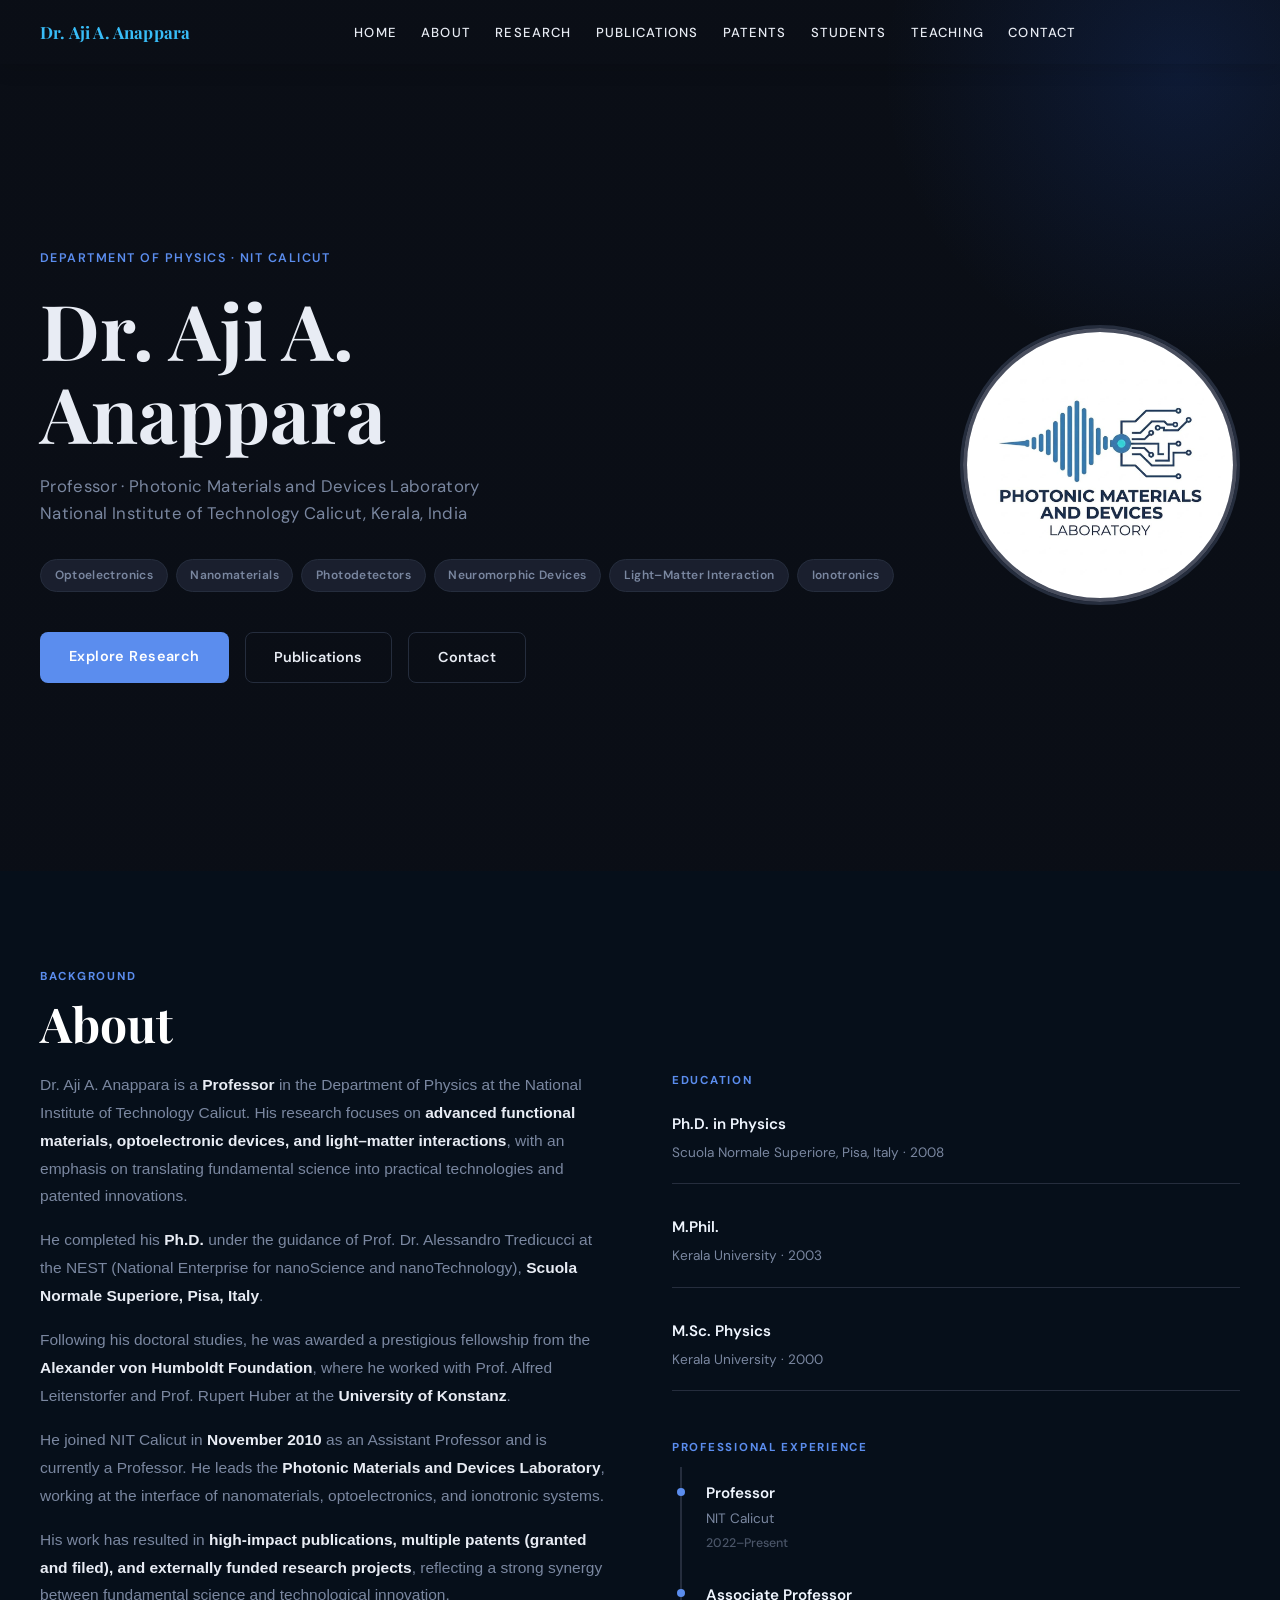
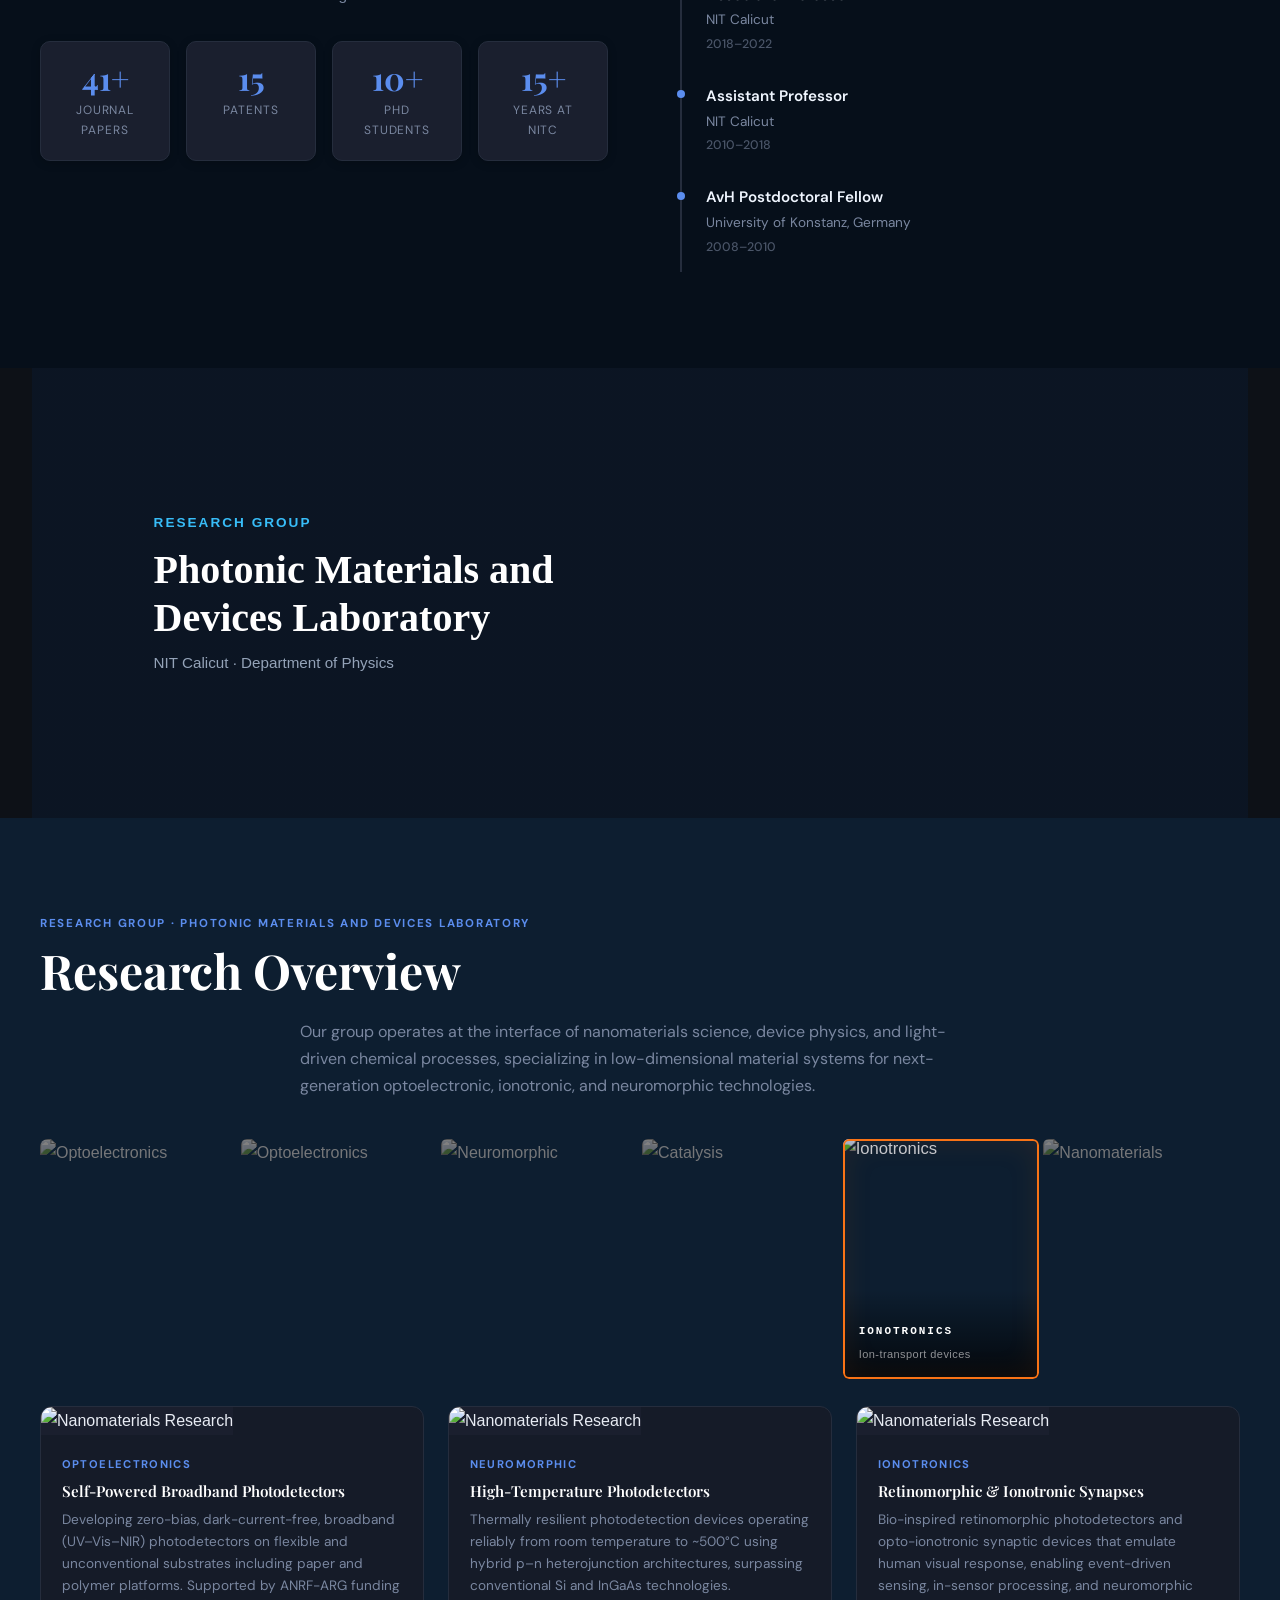
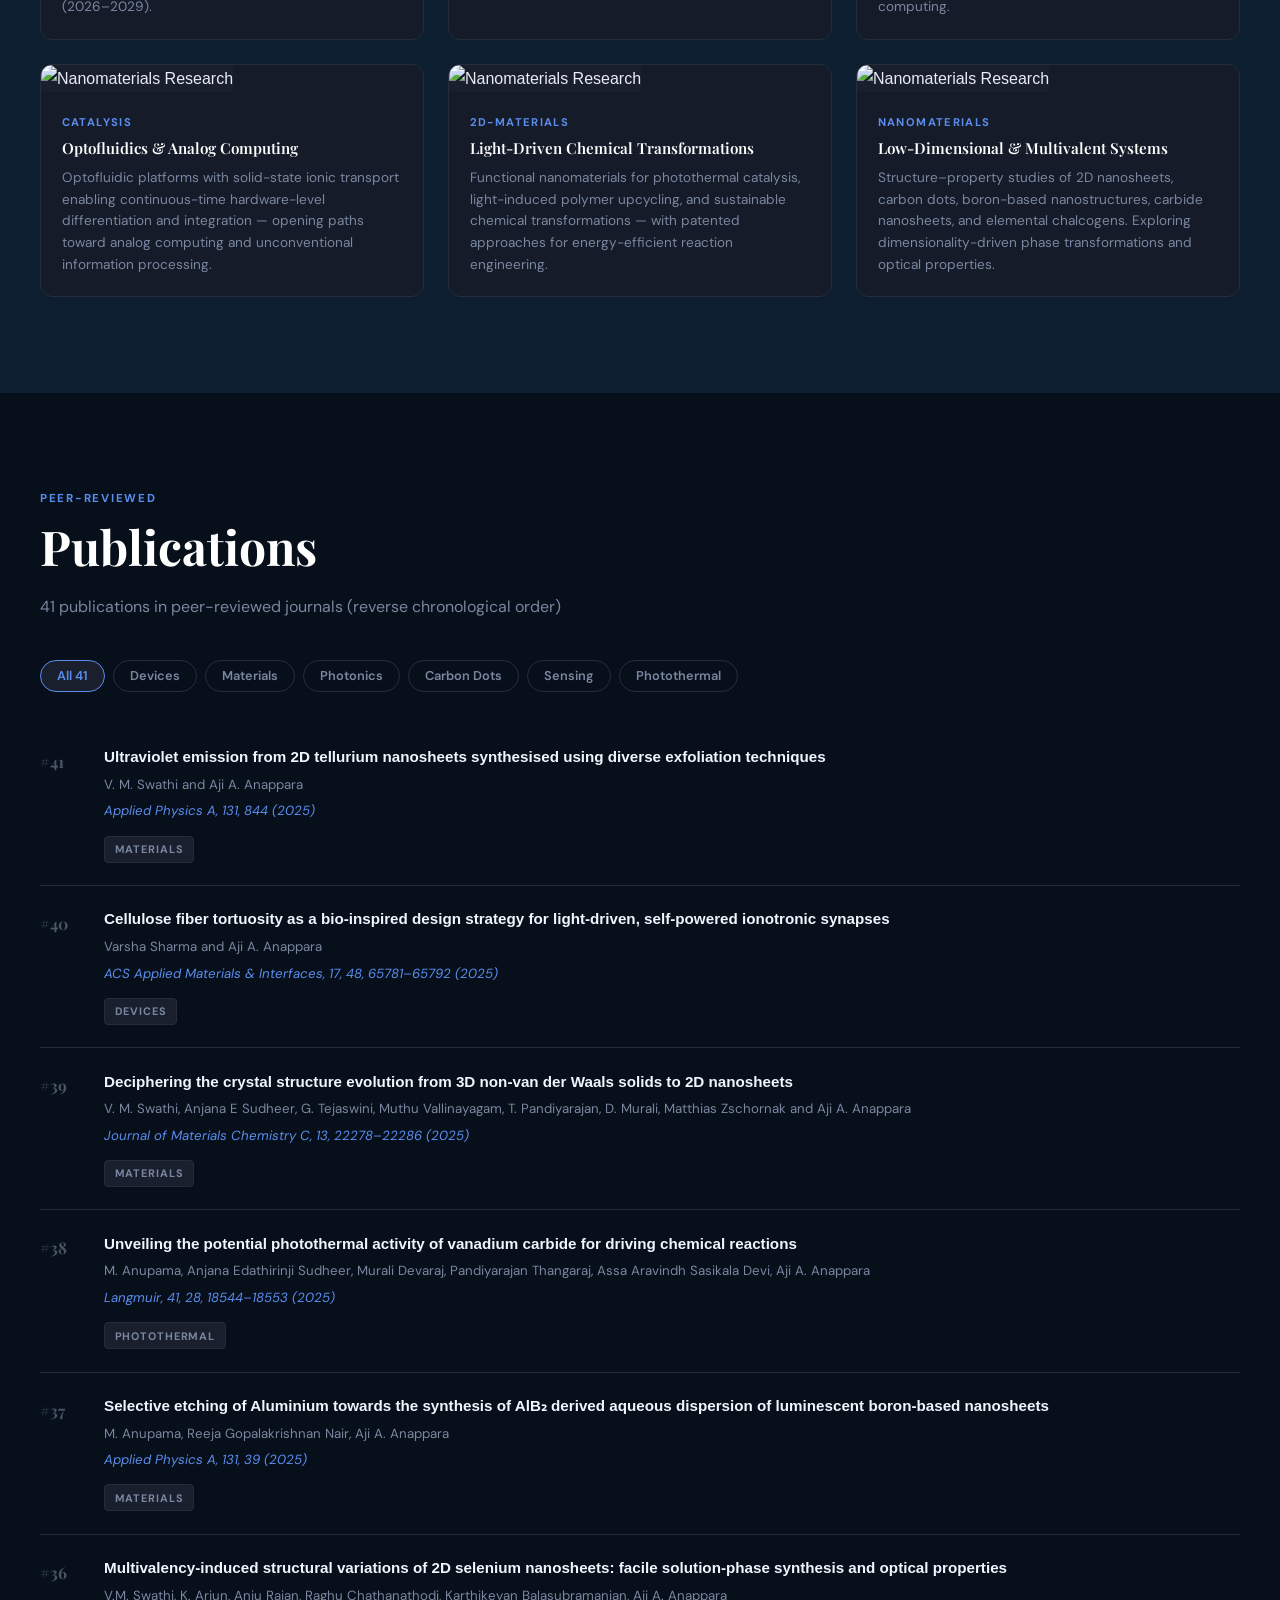
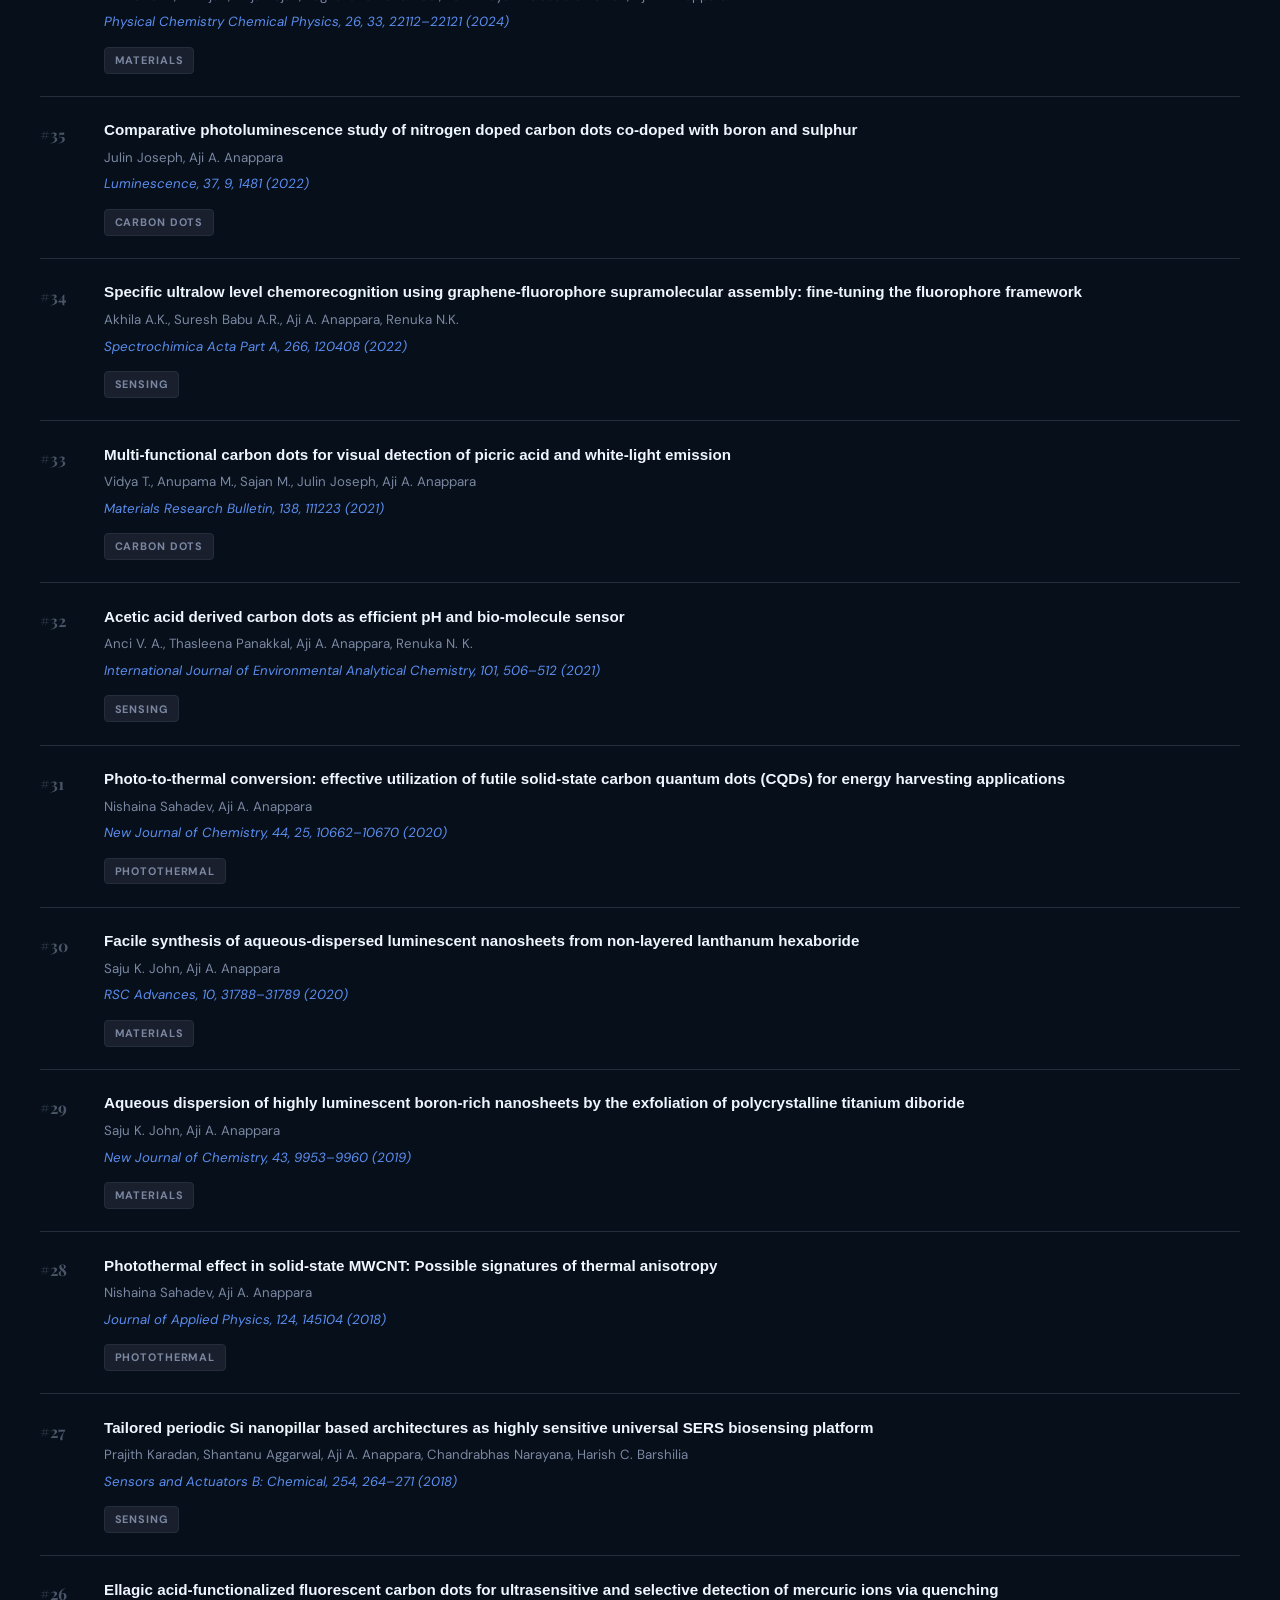
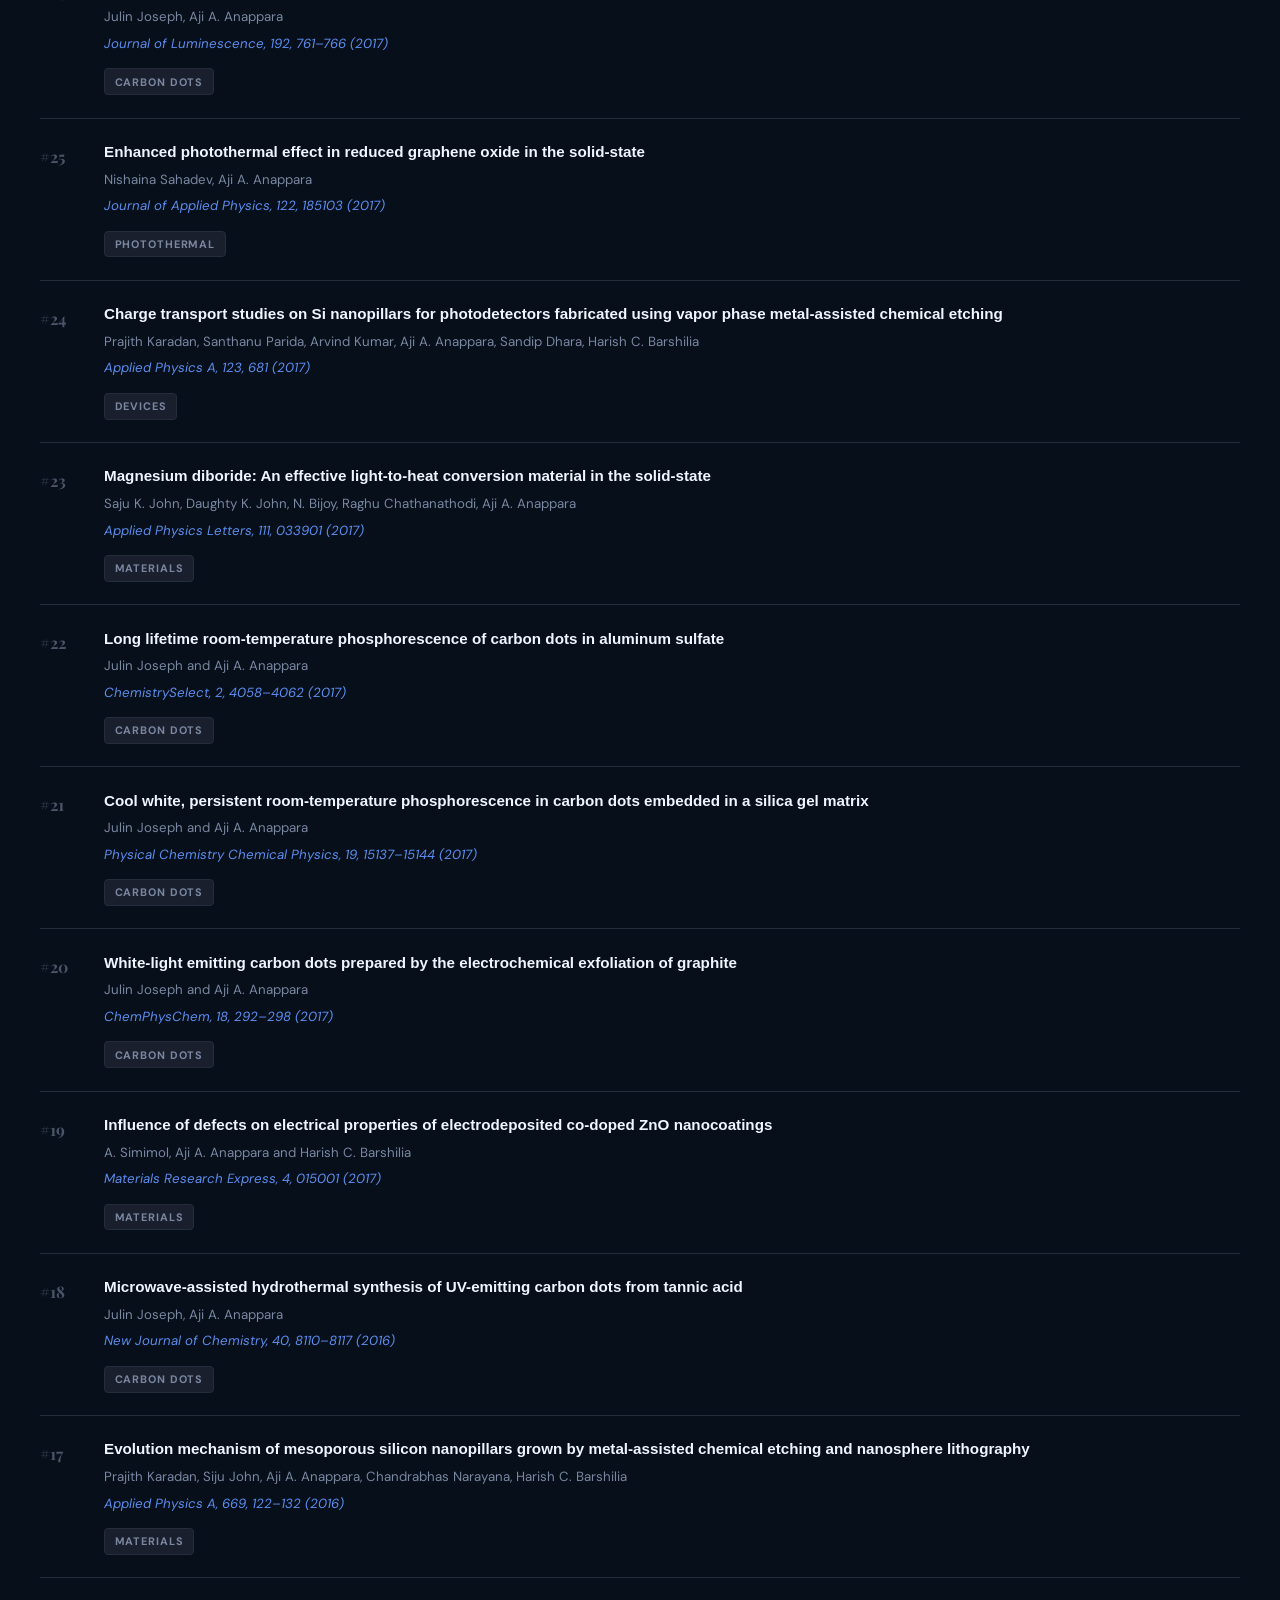
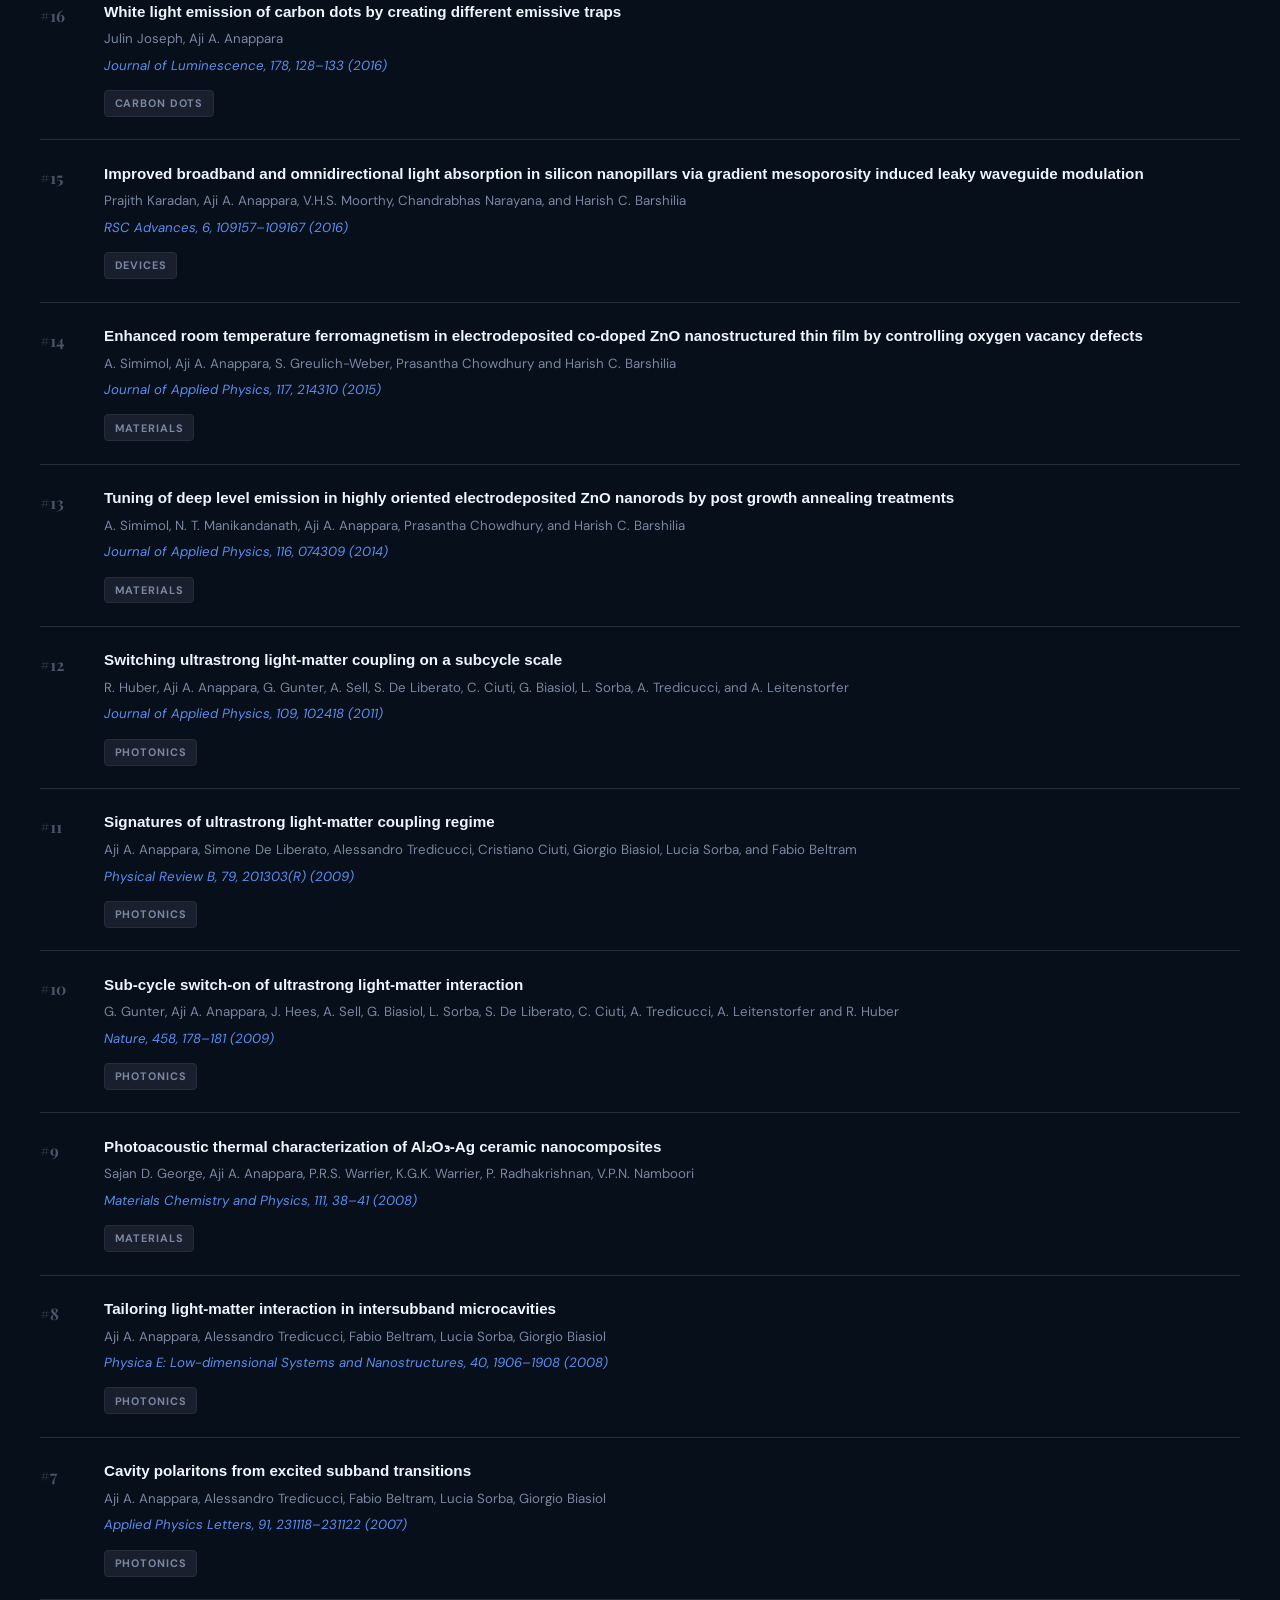
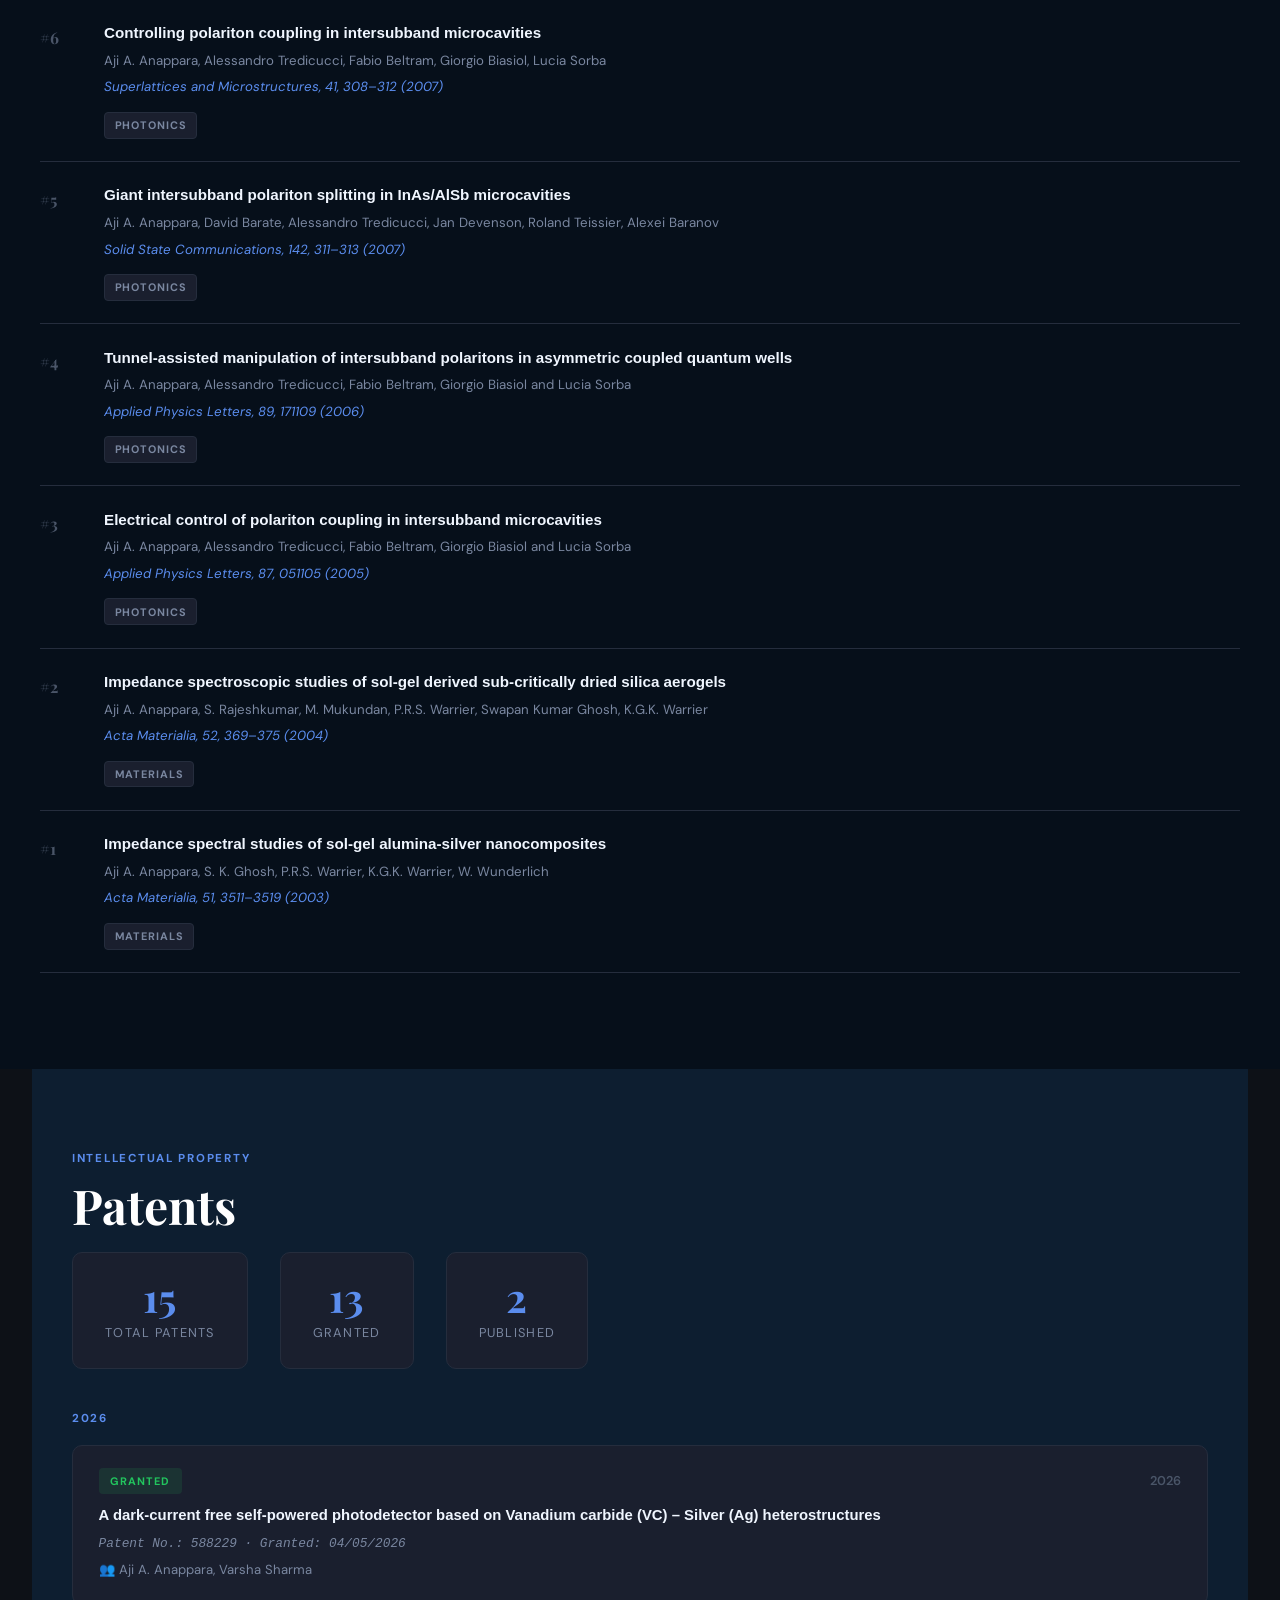
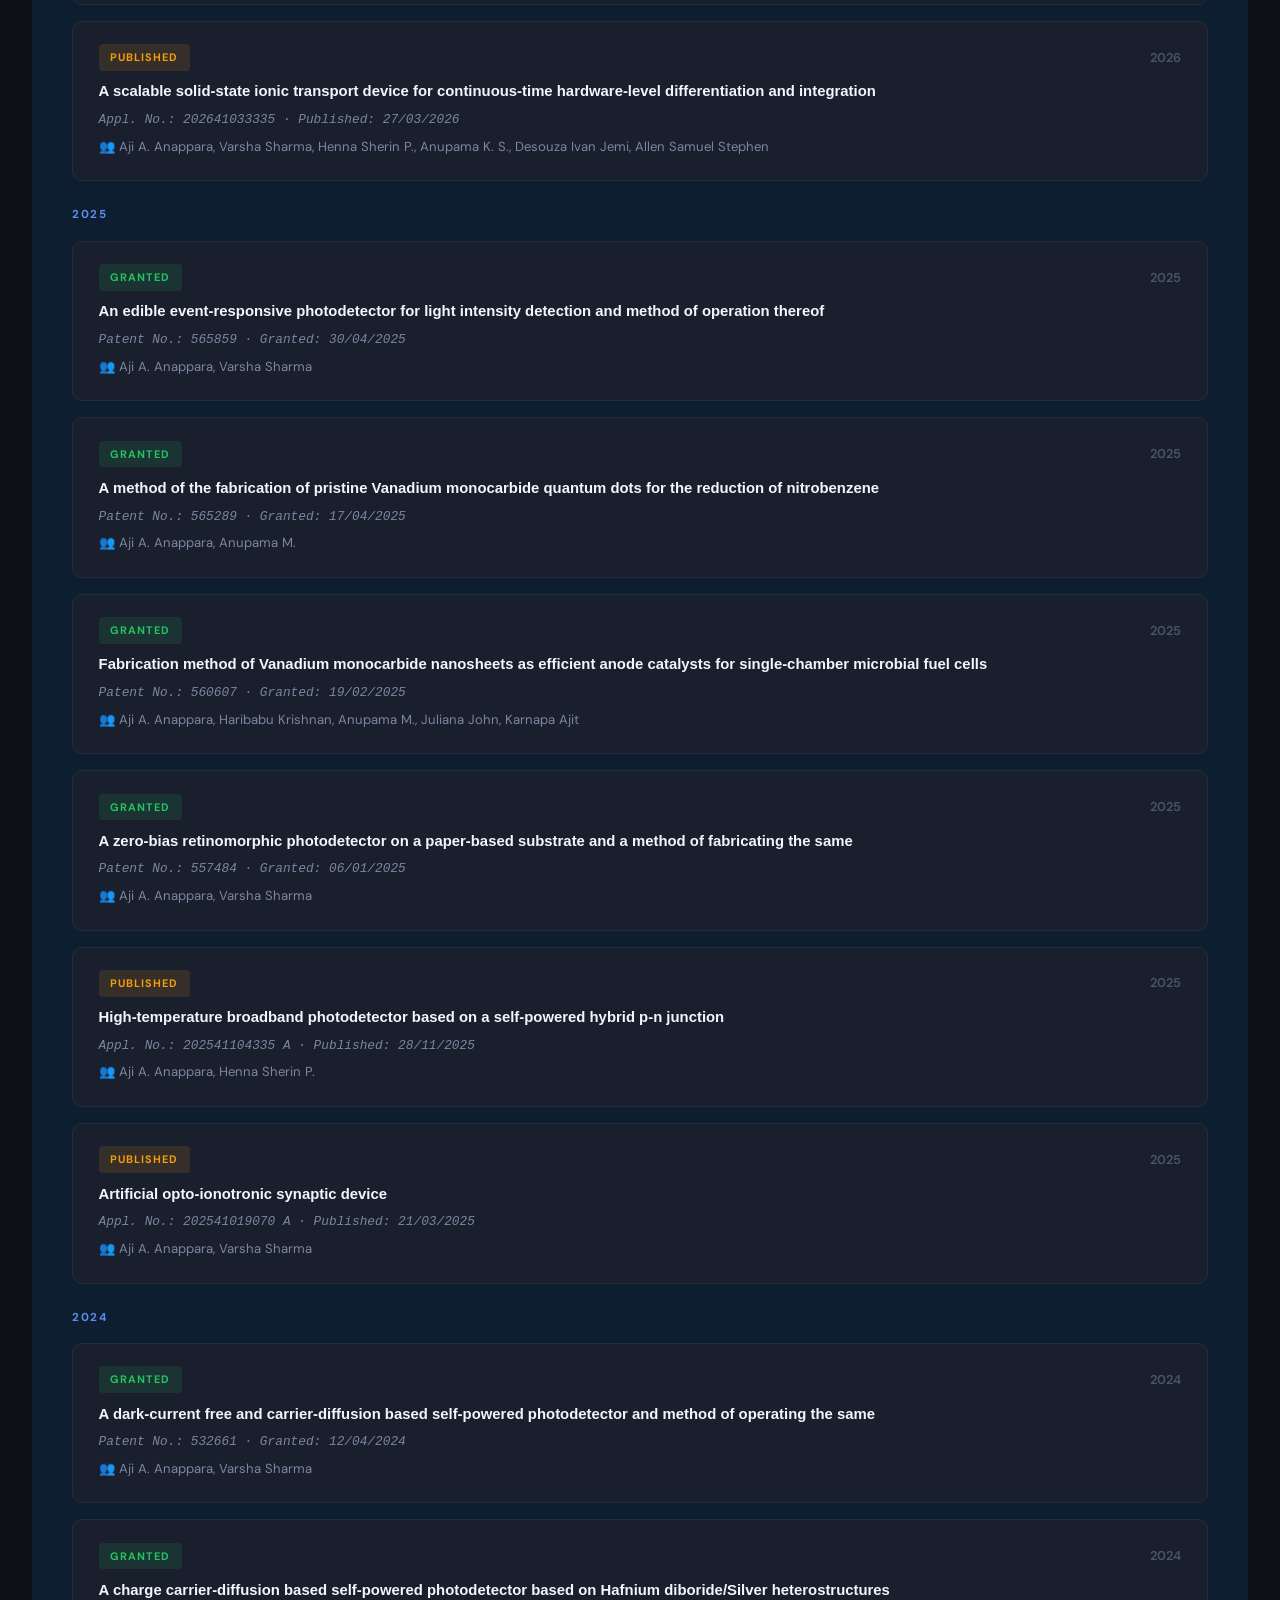
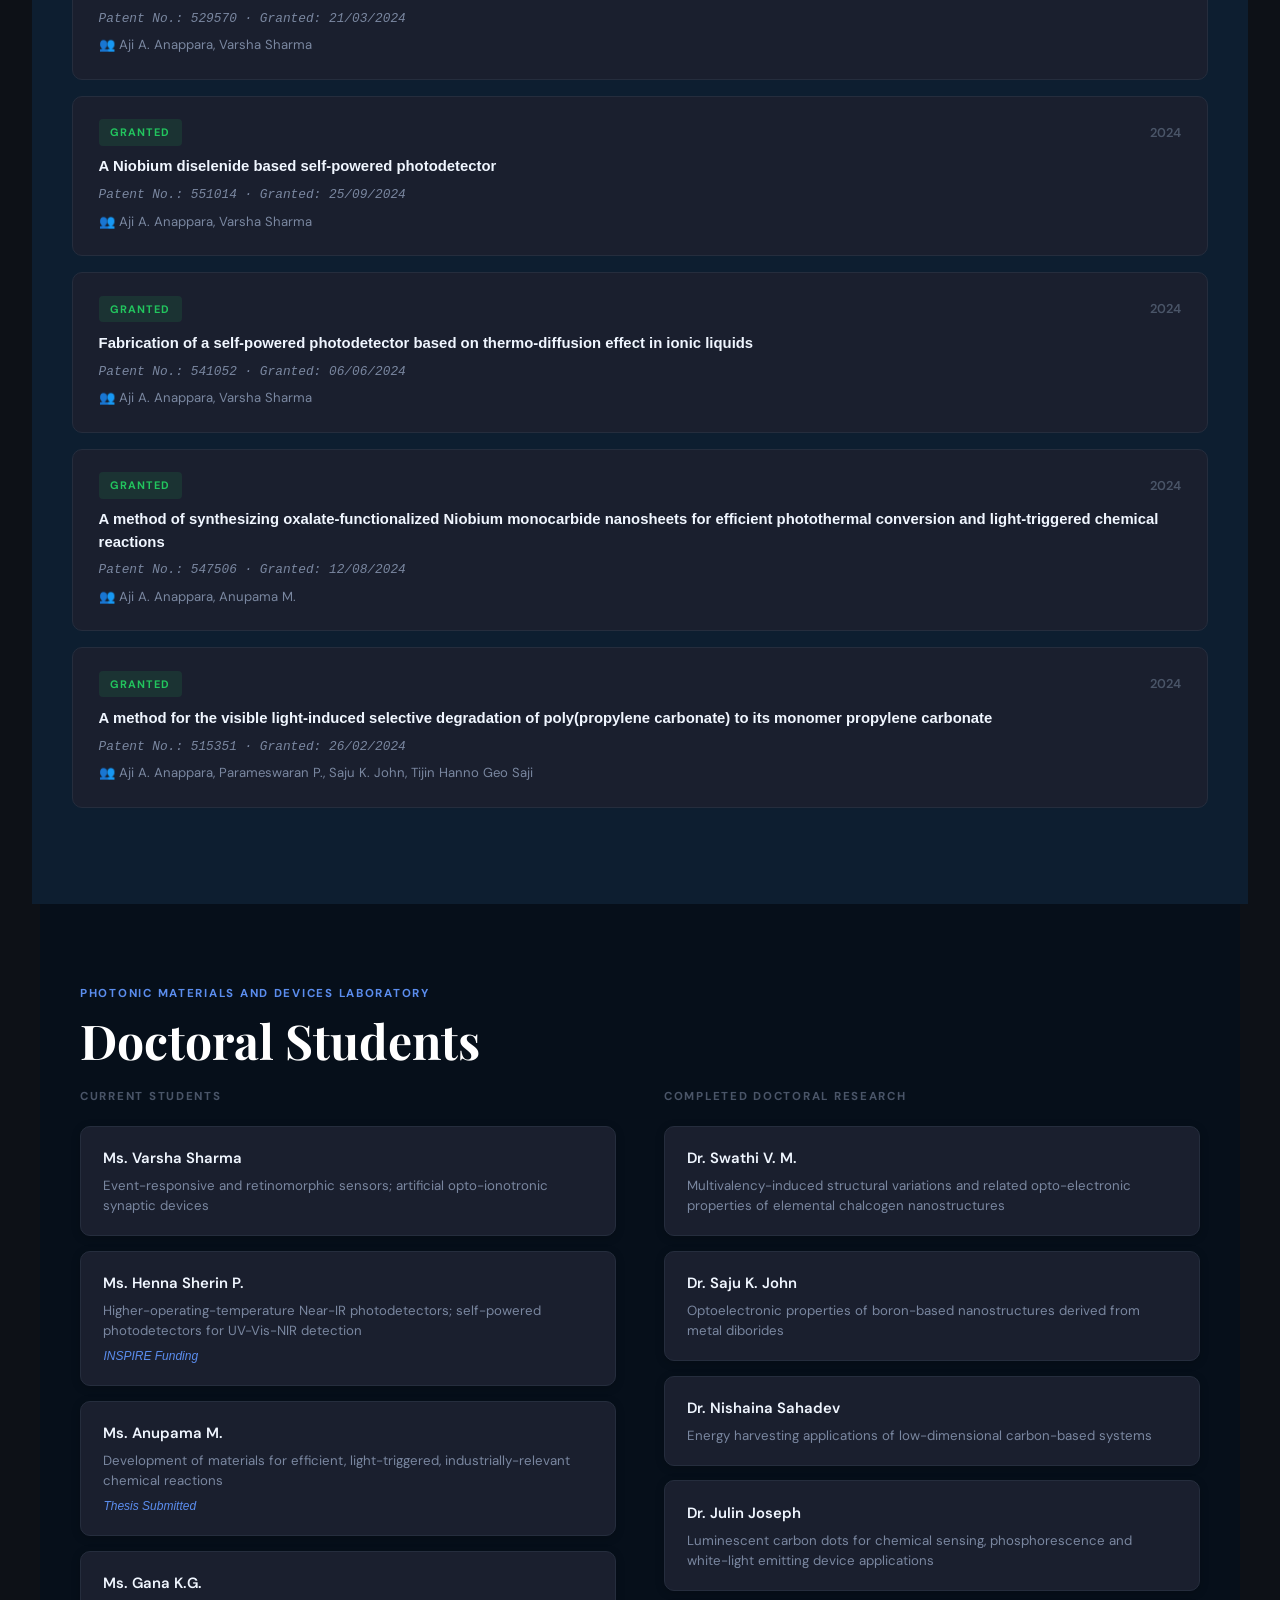
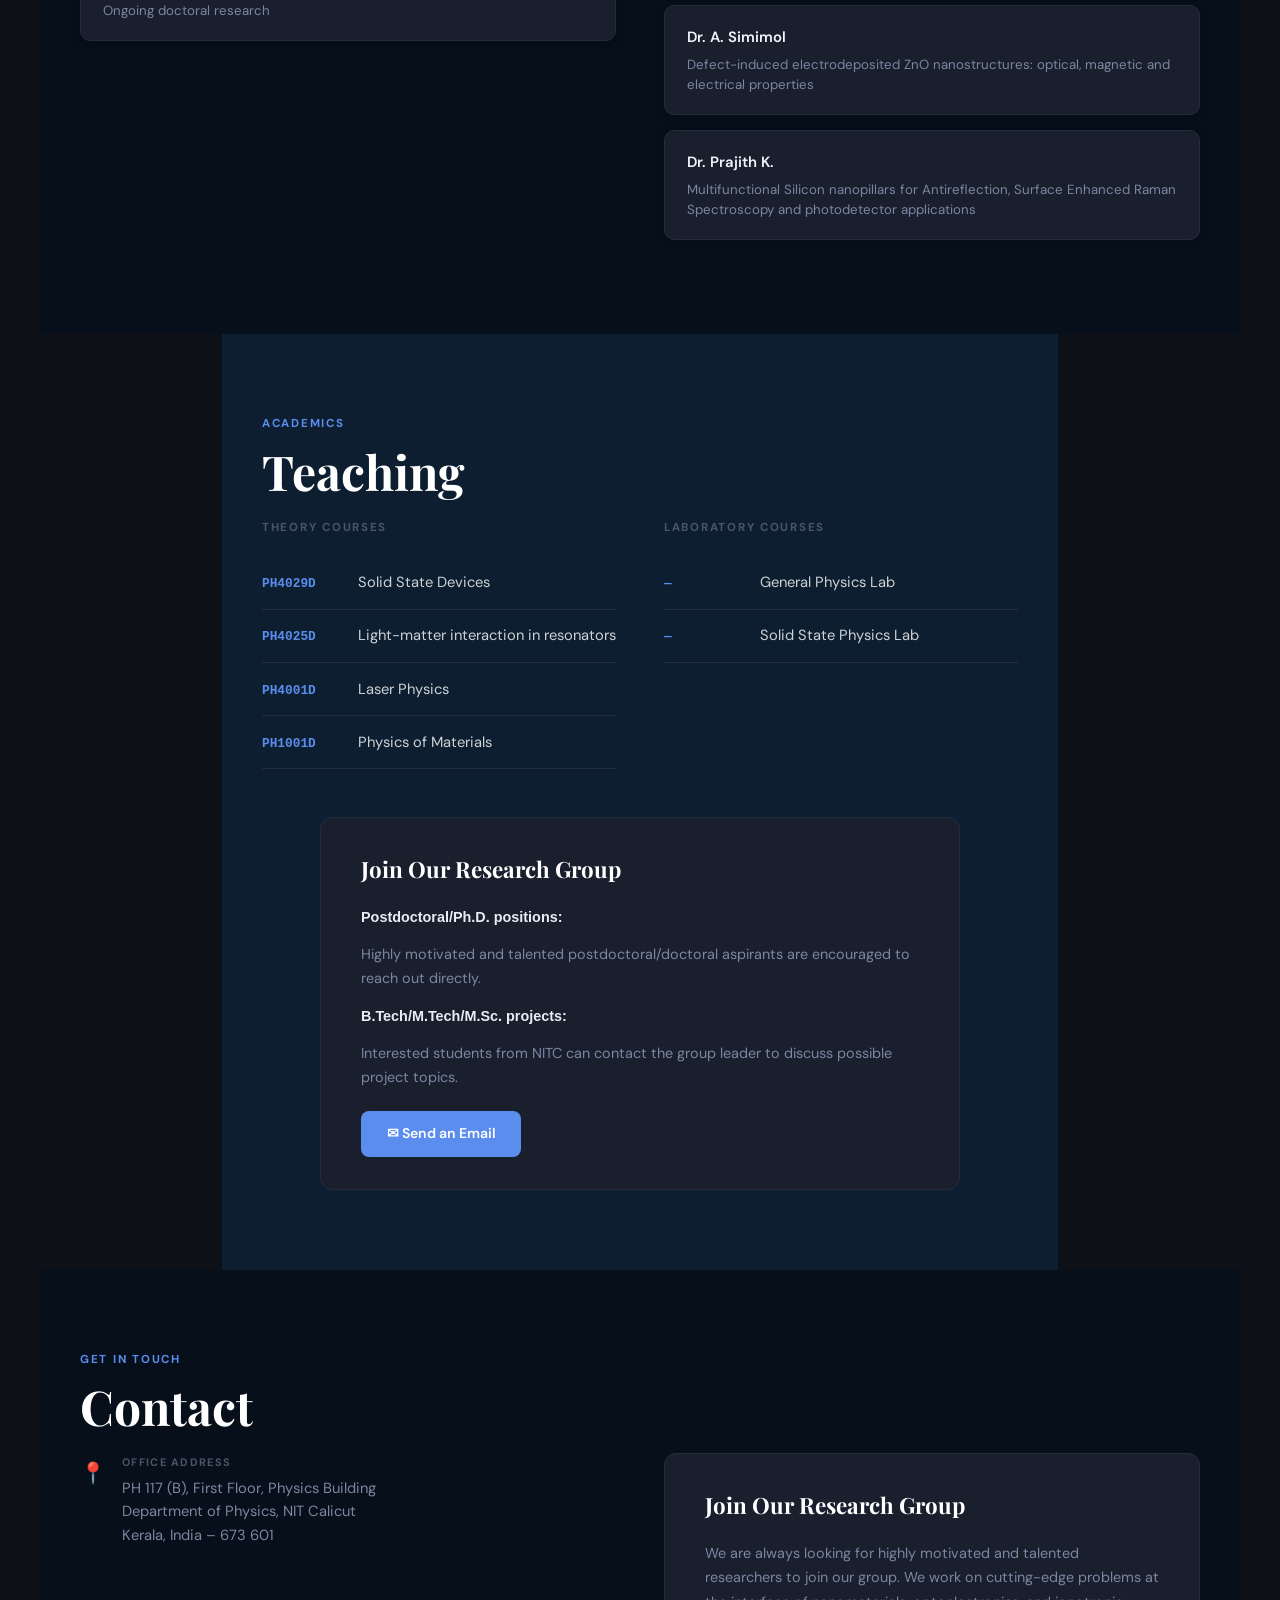
==== commit 75aea218: "Update index.html" ====
--- a/index.html
+++ b/index.html
@@ -117,6 +117,16 @@
 .navbar-nav a:hover { color:#38bdf8 !important; background: var(--surface); }
 /* .mobile-nav-drawer:hover{color:#38bdf8;!important;}
 #qw:hover{color:#38bdf8;} */
+   /* ===== NAVBAR SCROLLED STATE (Dark) ===== */
+.navbar.scrolled {
+  /* Change to your desired dark color when scrolled */
+  background: rgba(13, 15, 20, 0.95); 
+  backdrop-filter: blur(12px);
+  border-bottom: 1px solid var(--border);
+  
+  /* Optional: slightly shrink navbar padding on scroll for a premium feel */
+  padding: 0.6rem 2.5rem; 
+}
 
 /* ===== HERO ===== */
 .hero {
@@ -2084,17 +2094,15 @@
 });
 });
 // --------------------------------------
-// ===== ADD THIS TO THE VERY BOTTOM OF YOUR SCRIPT =====
-// const panels = document.querySelectorAll('.panel');
-// const dots = document.querySelectorAll('.dot');
-
-// panels.forEach((panel, index) => {
-// // Activates the correct dot indicator when the cursor hovers over a card
-// panel.addEventListener('mouseenter', () => {
-// dots.forEach(dot => dot.classList.remove('active'));
-// if (dots[index]) dots[index].classList.add('active');
-// });
-// });
+const navbar = document.querySelector('.navbar');
+
+  window.addEventListener('scroll', () => {
+    if (window.scrollY > 50) {
+      navbar.classList.add('scrolled');
+    } else {
+      navbar.classList.remove('scrolled');
+    }
+  });
 // -------------------------------------------
 </script>
 </body>
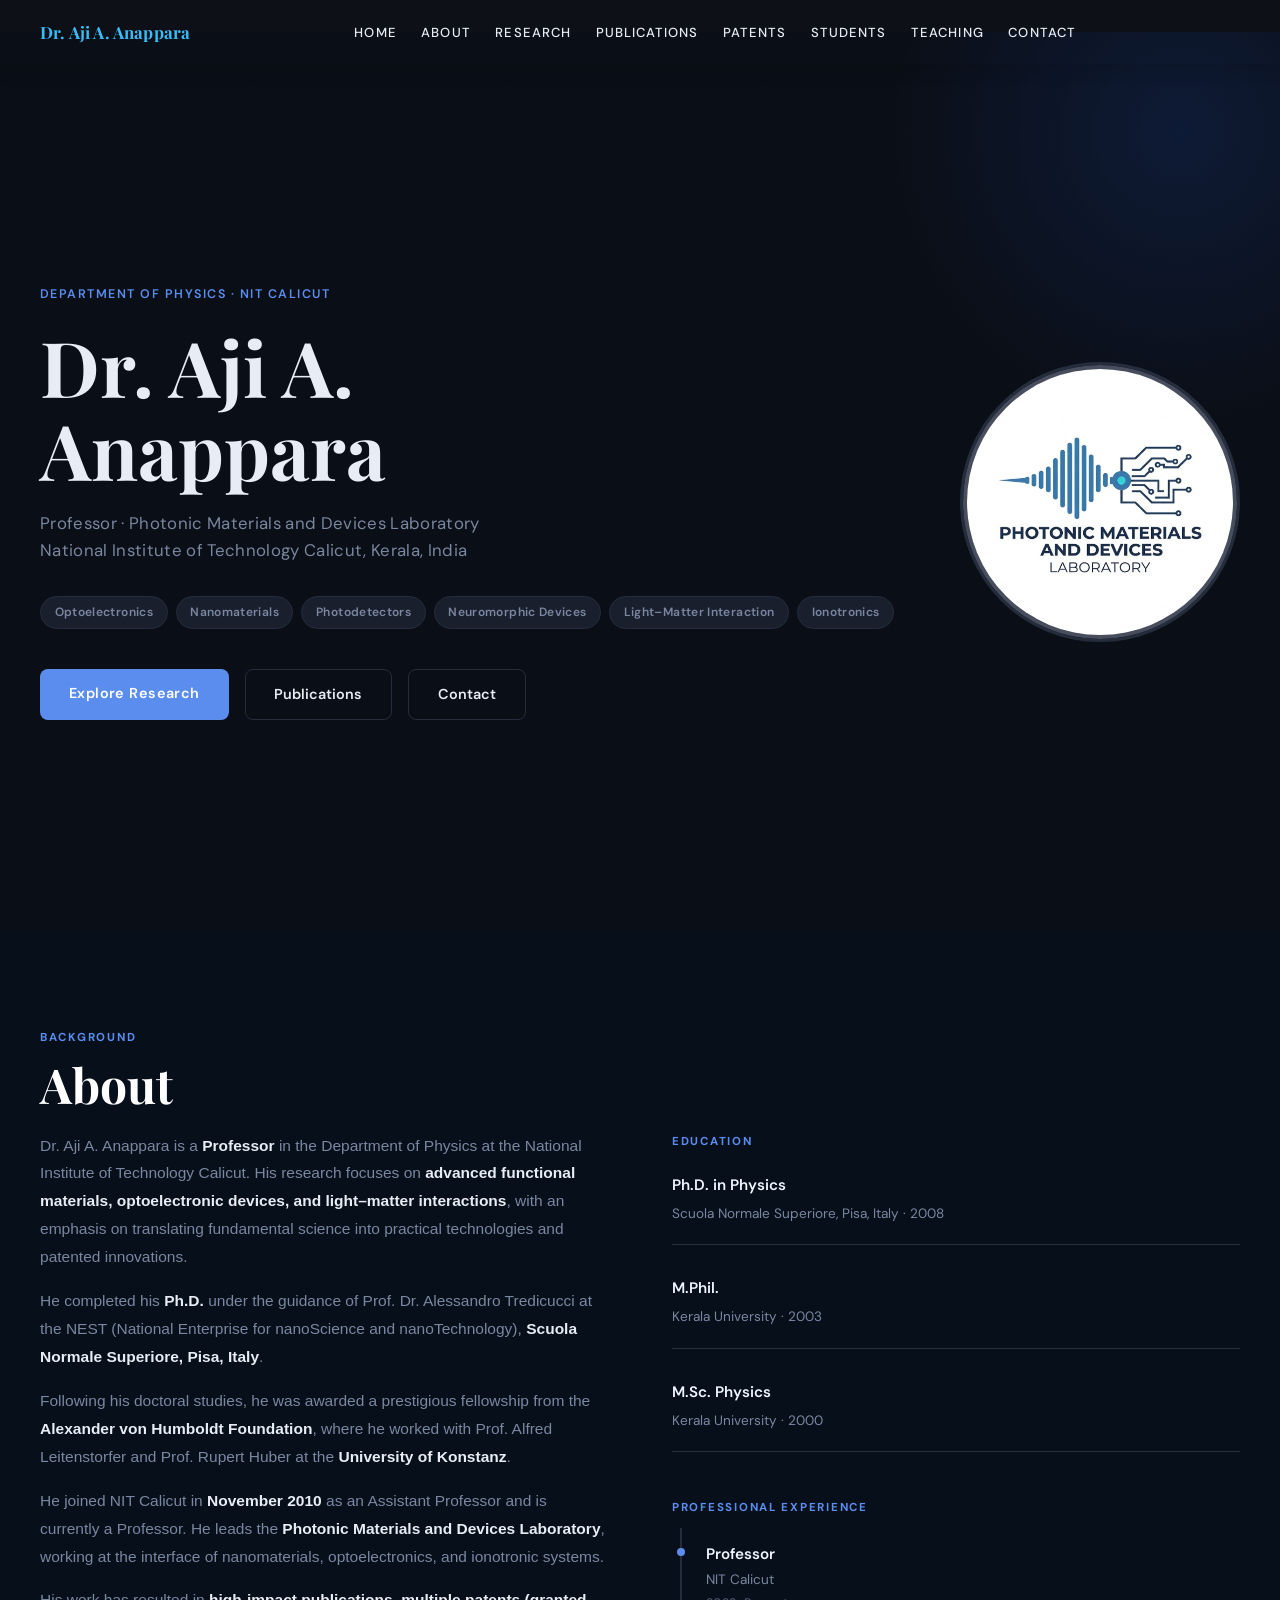
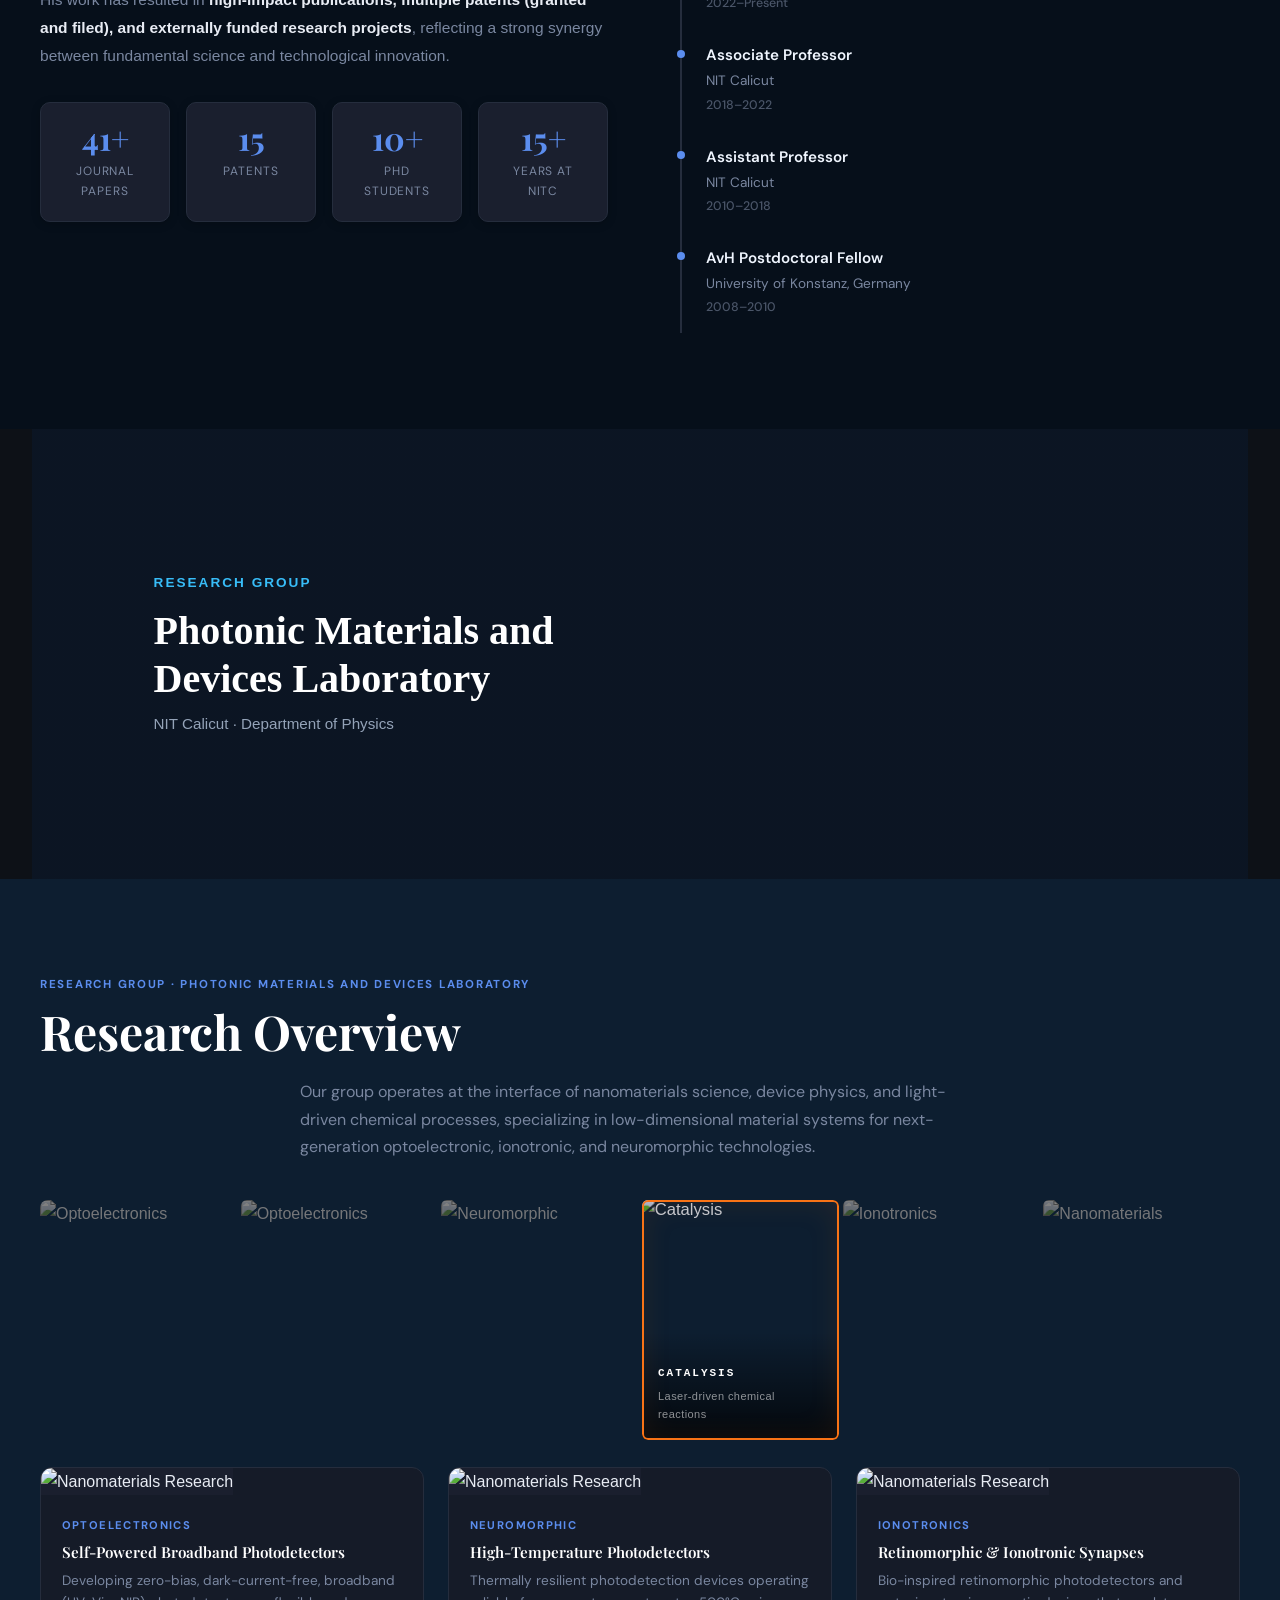
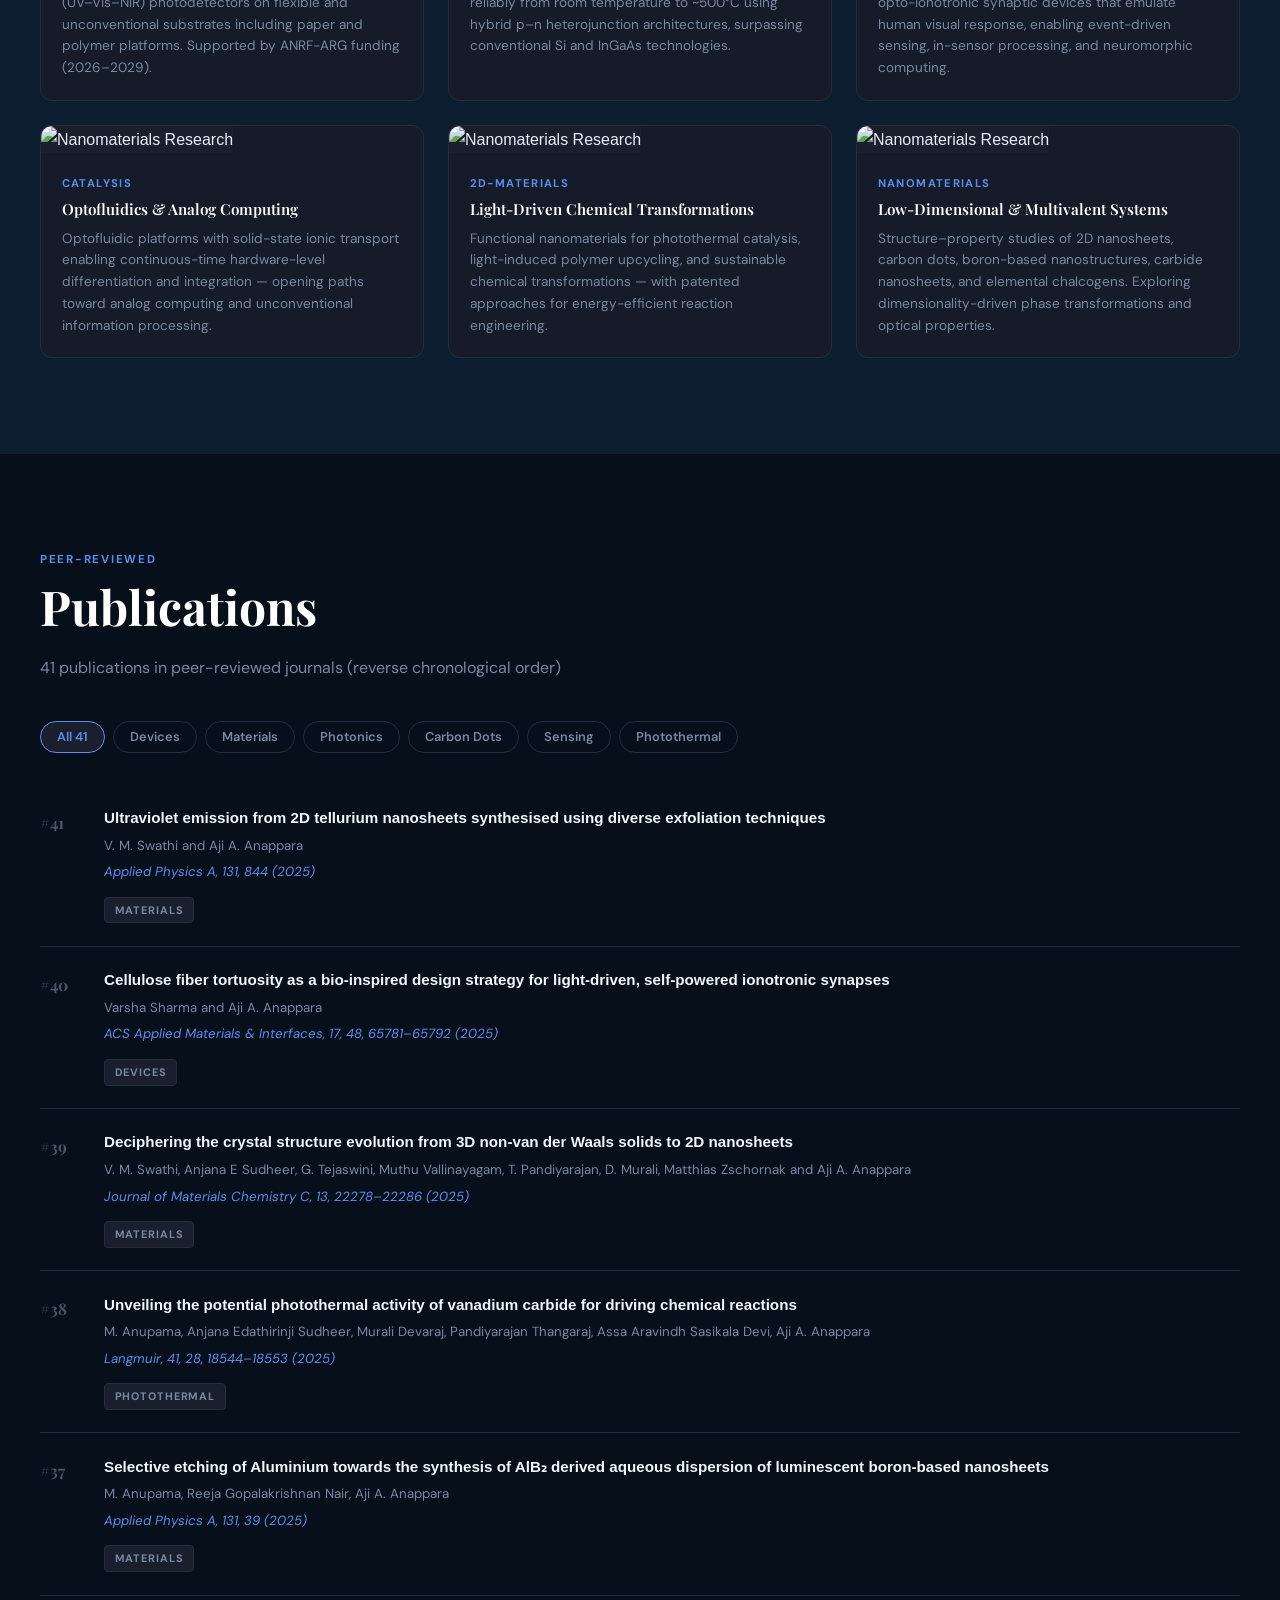
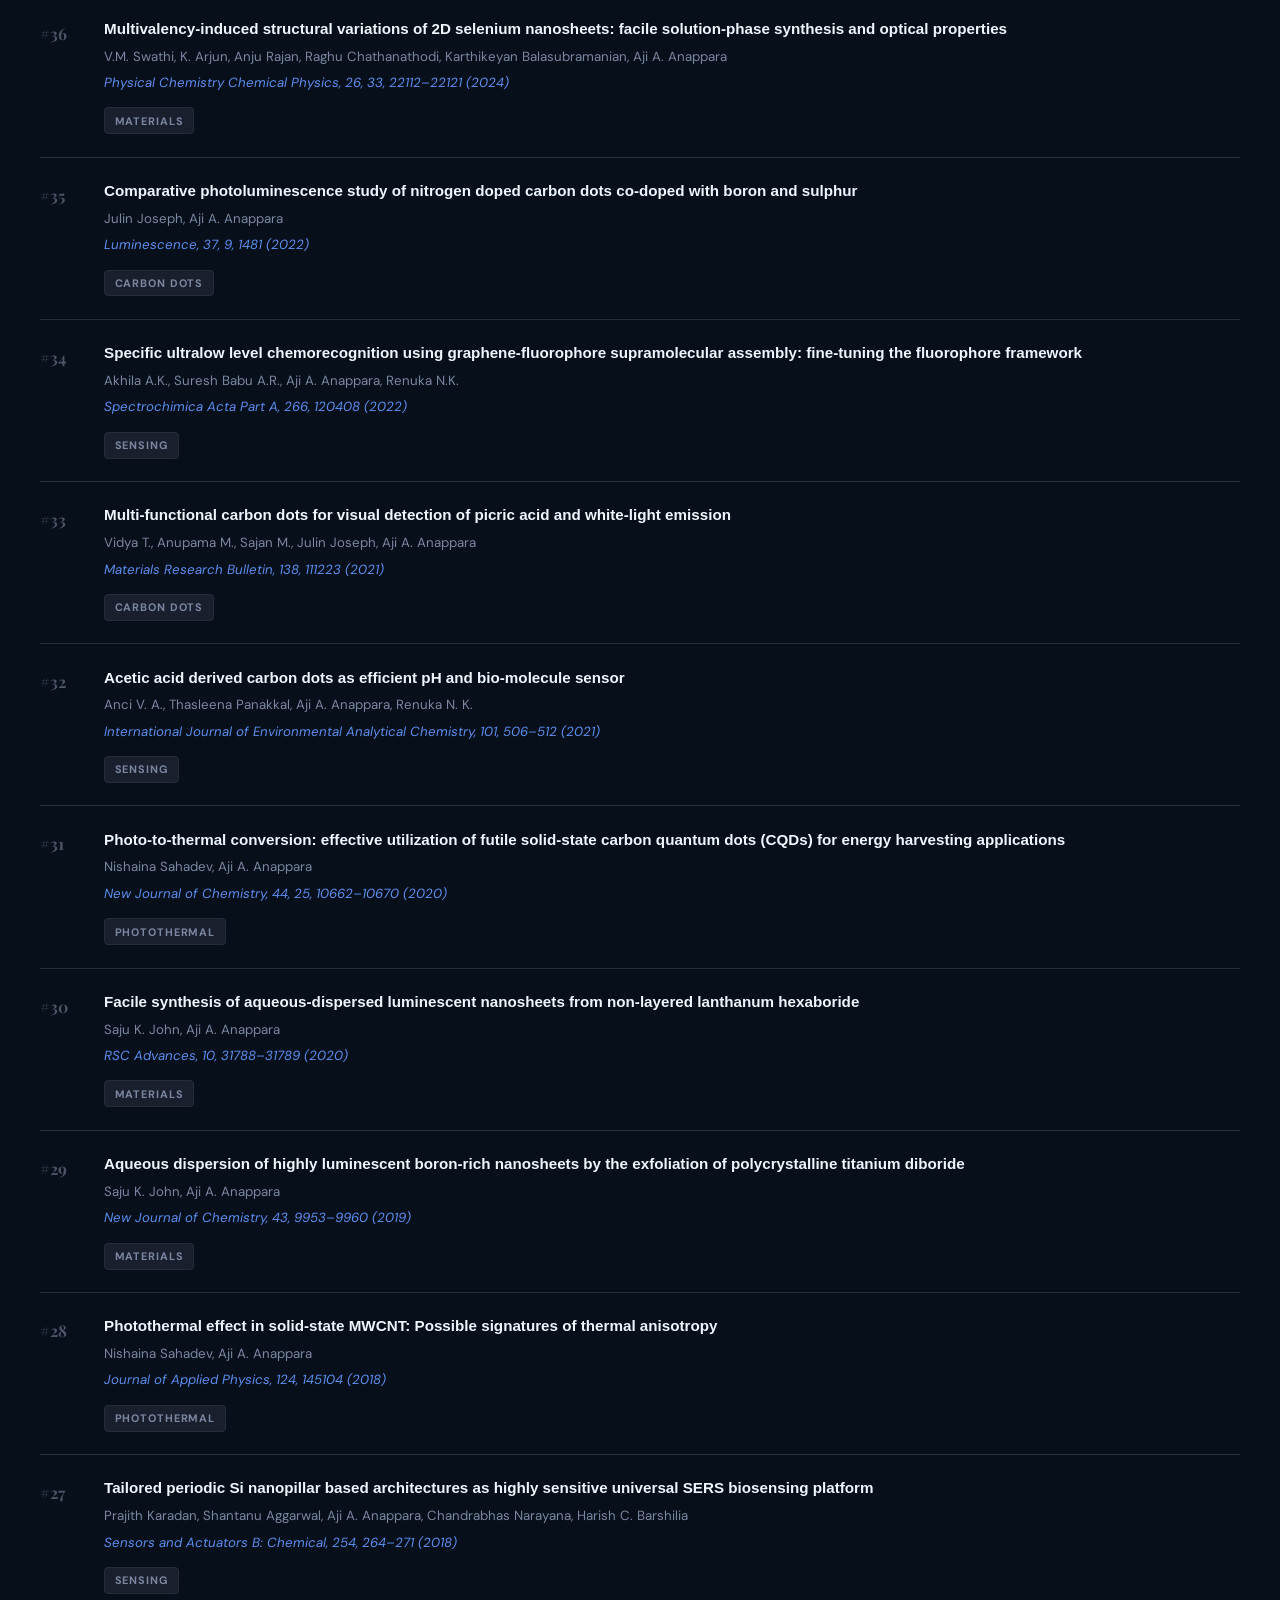
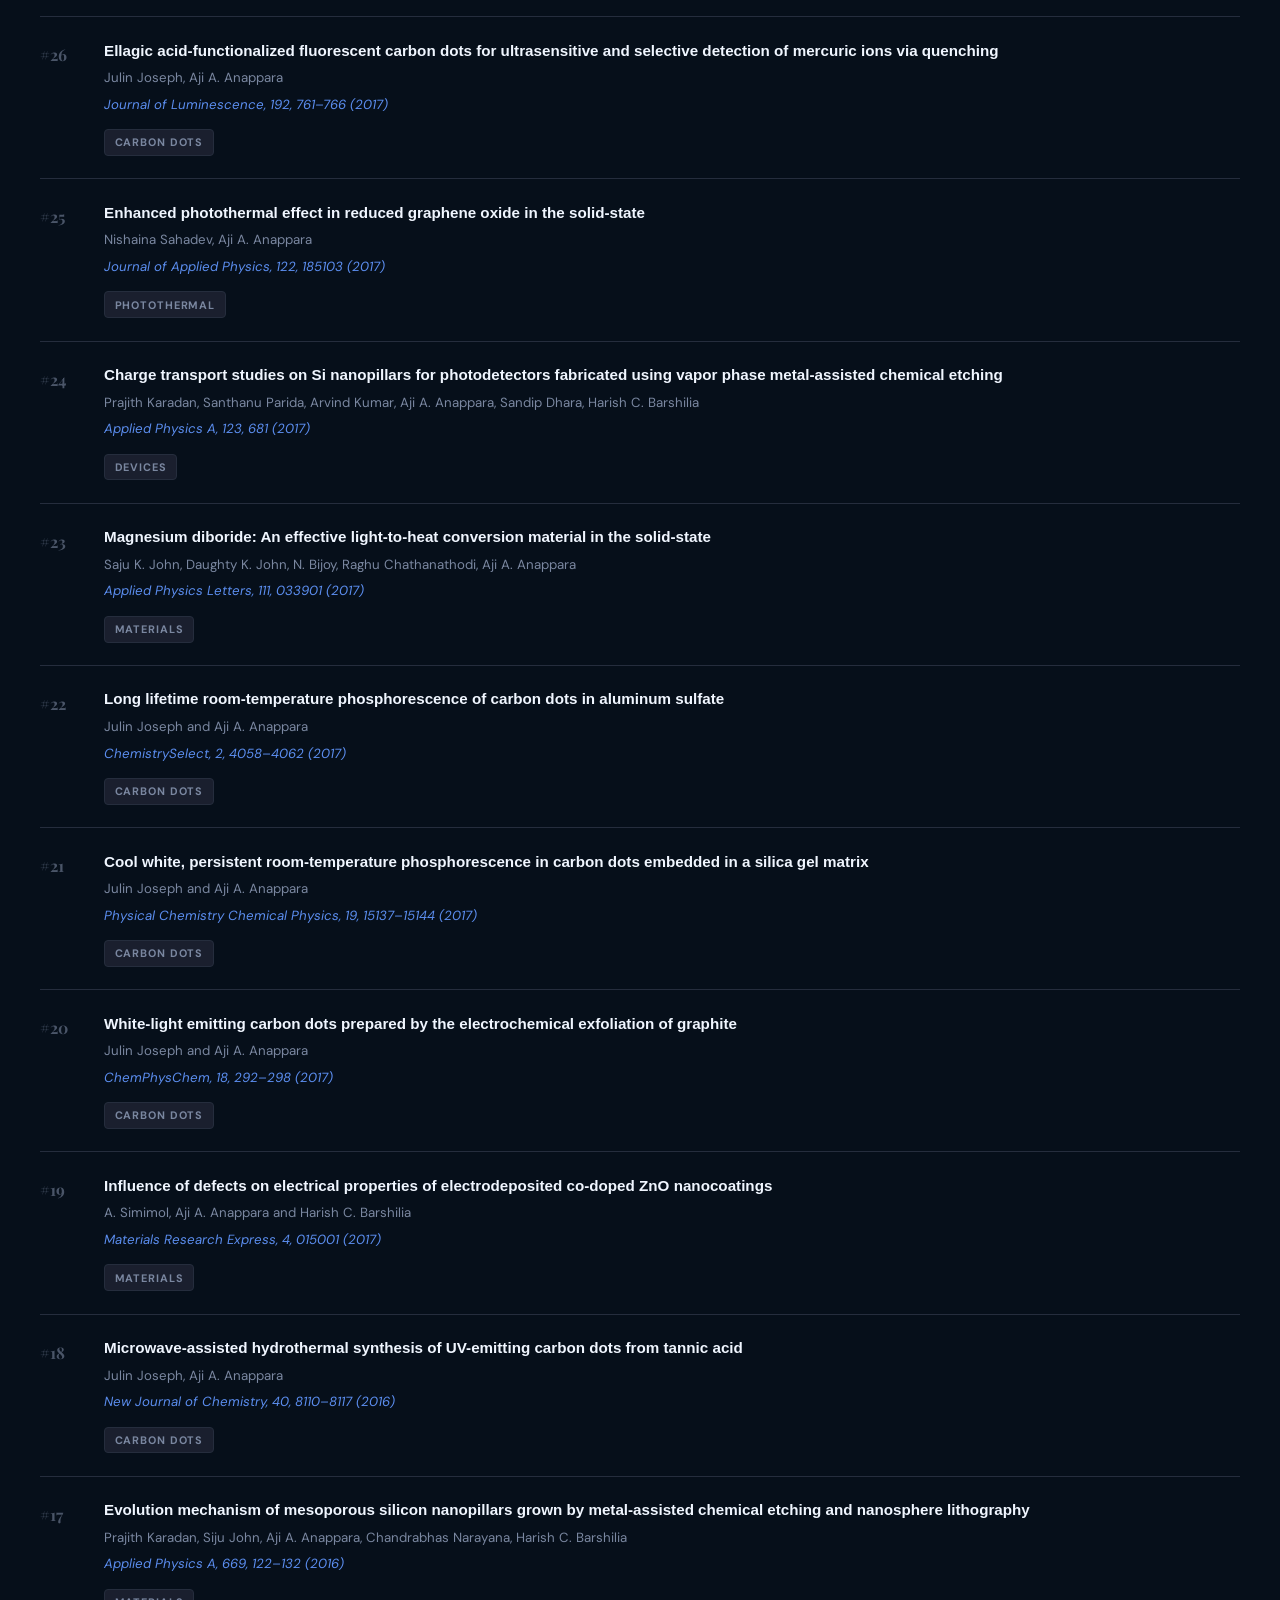
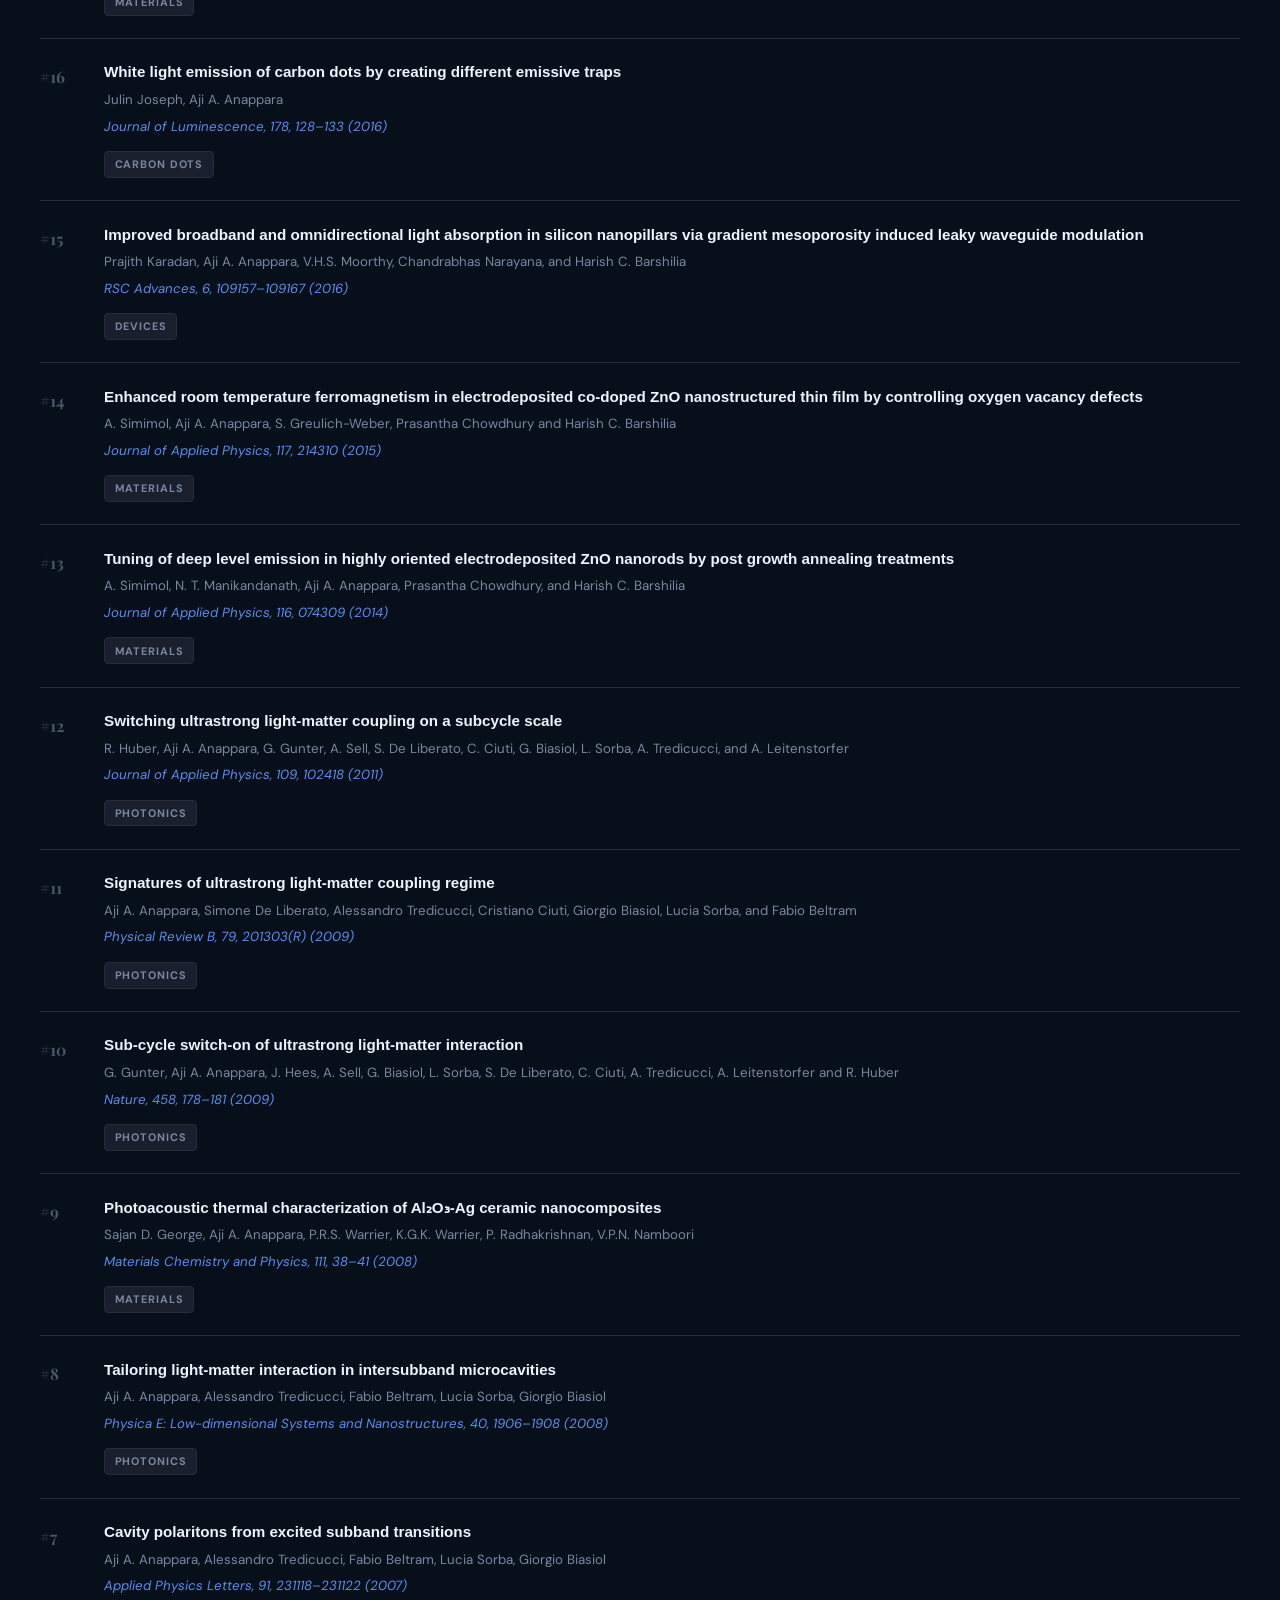
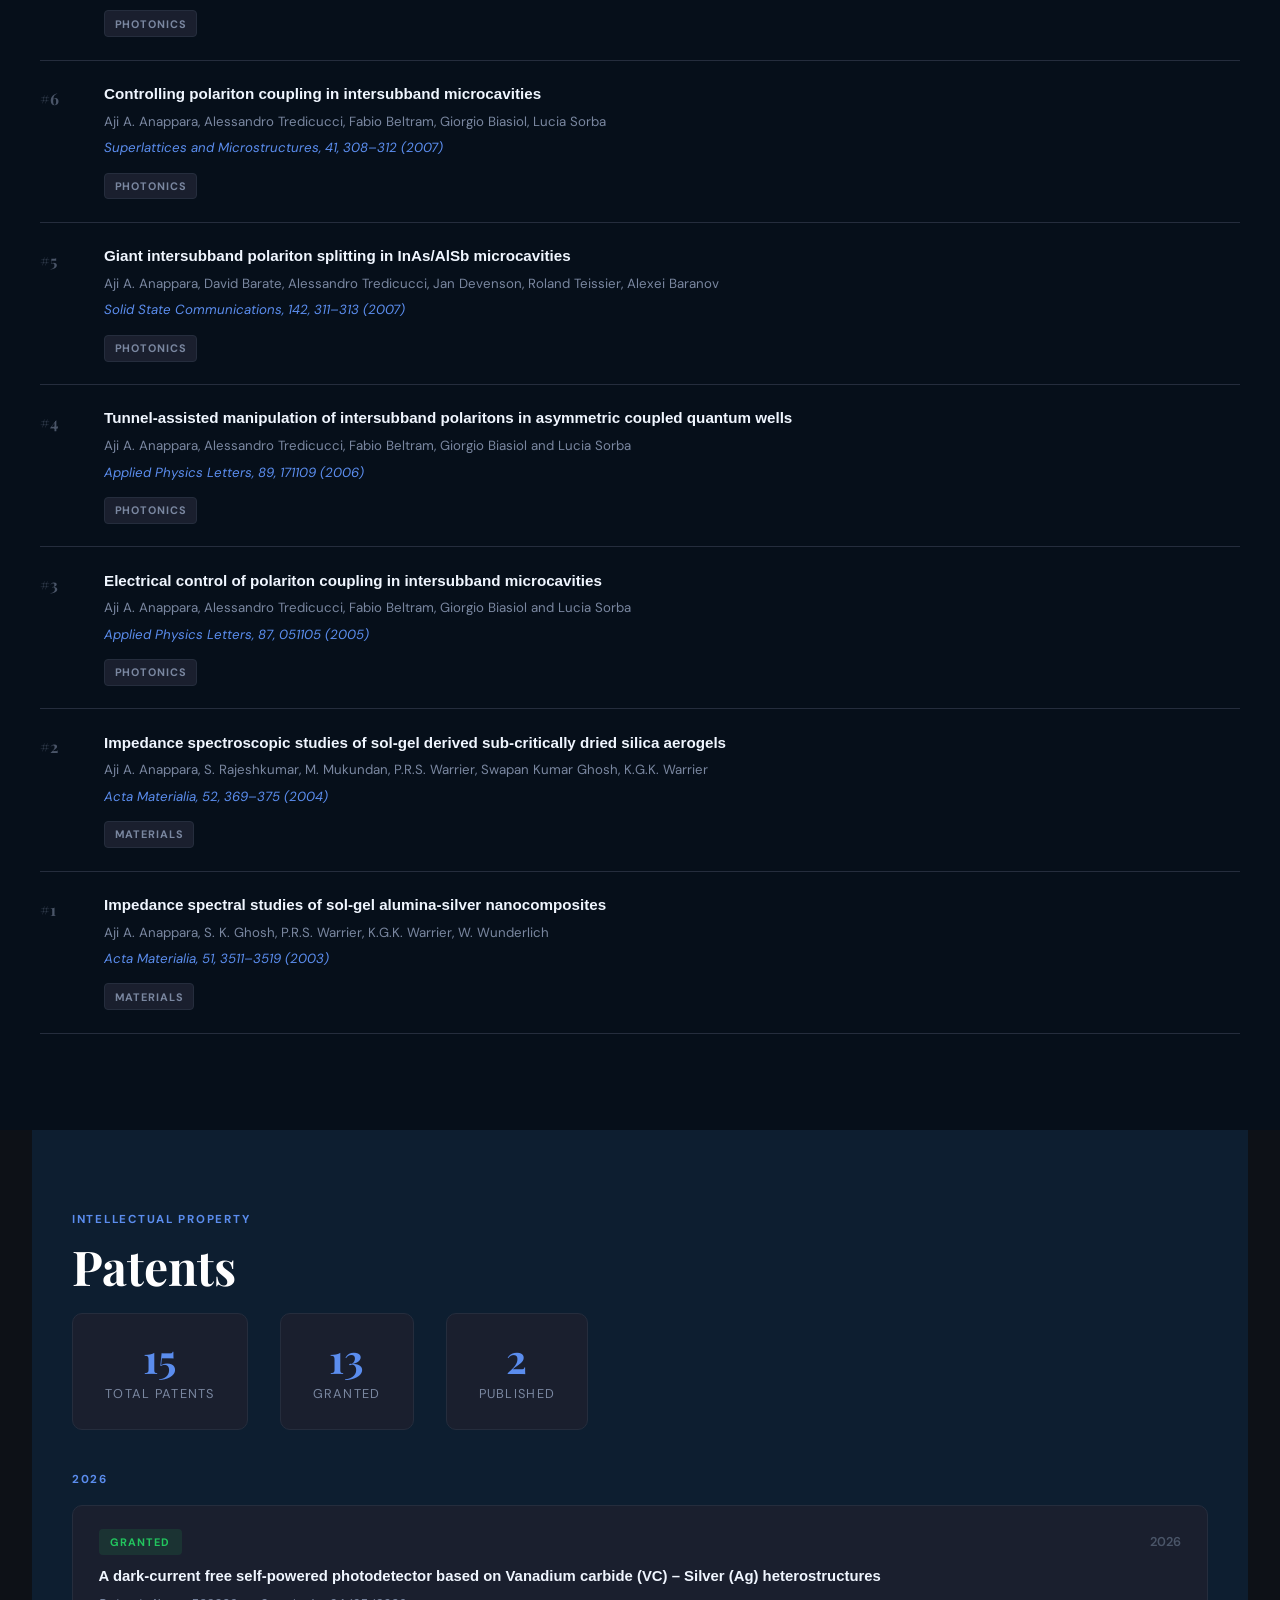
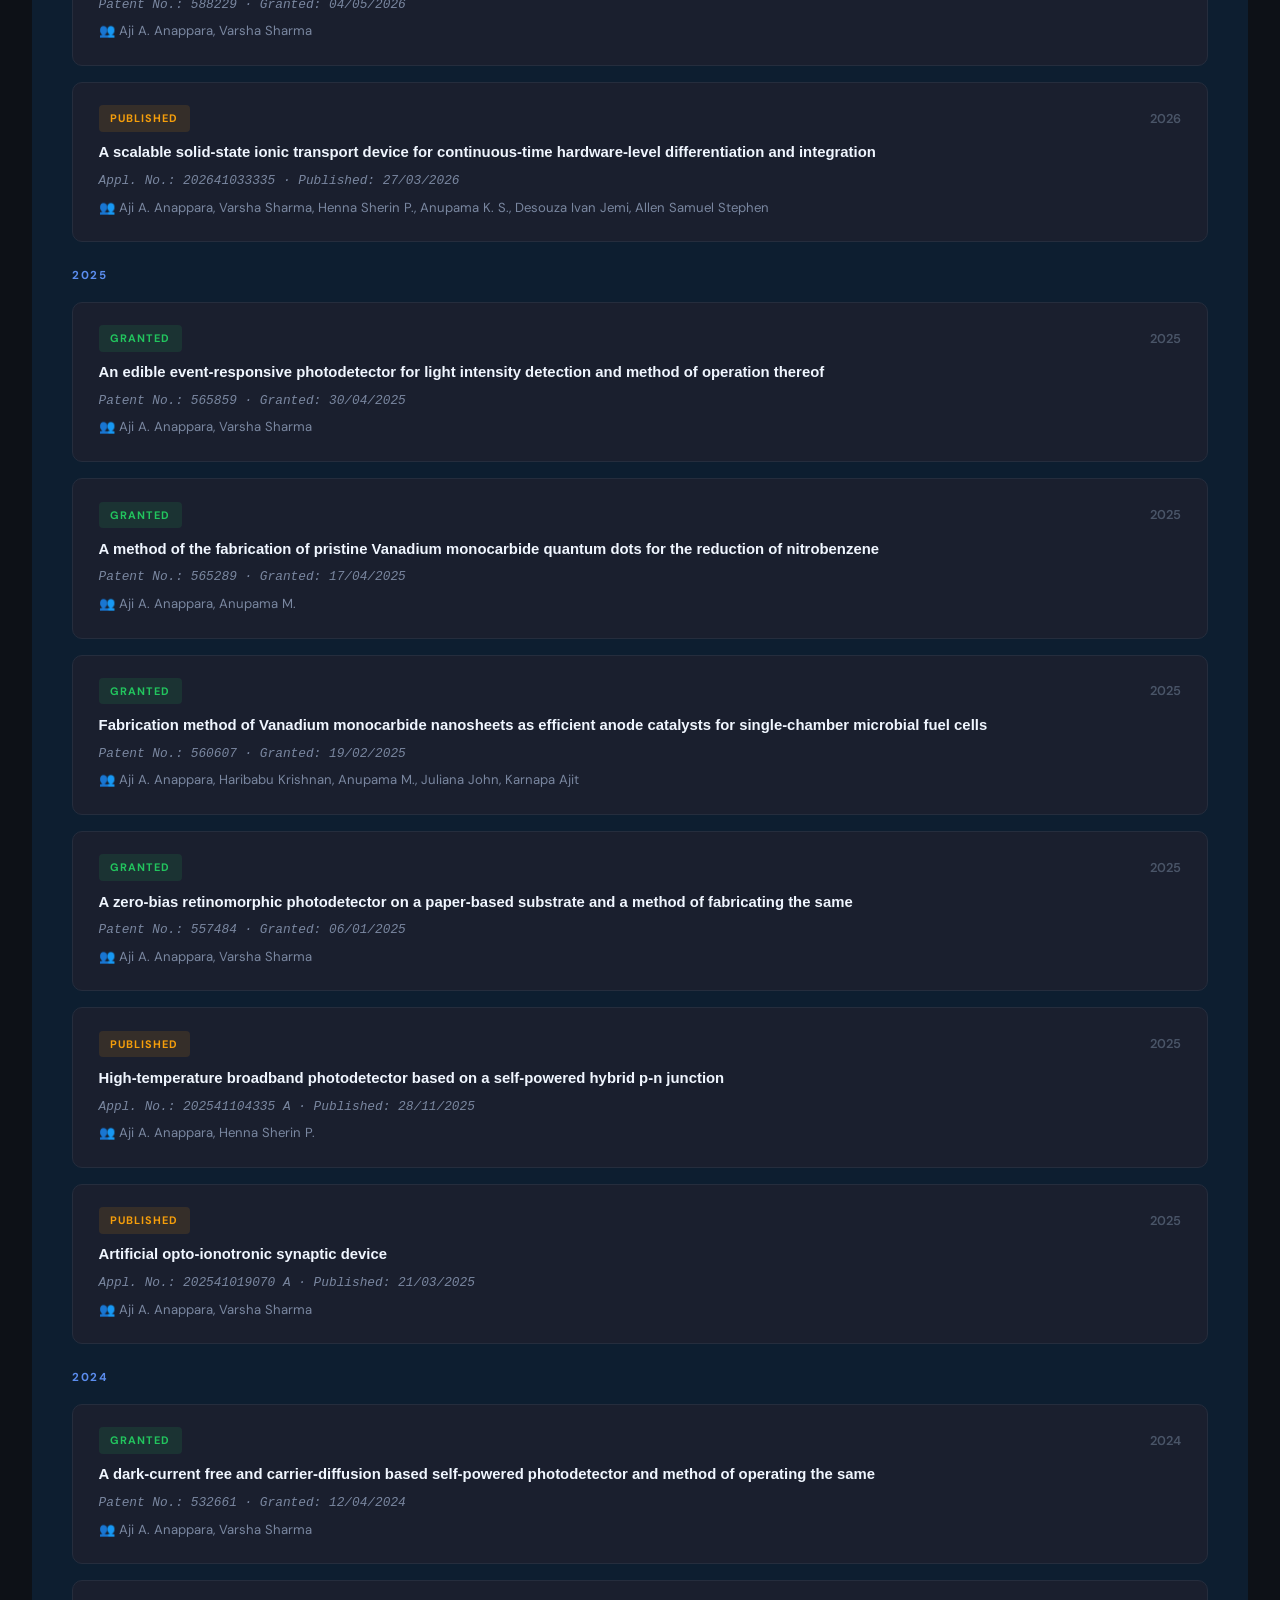
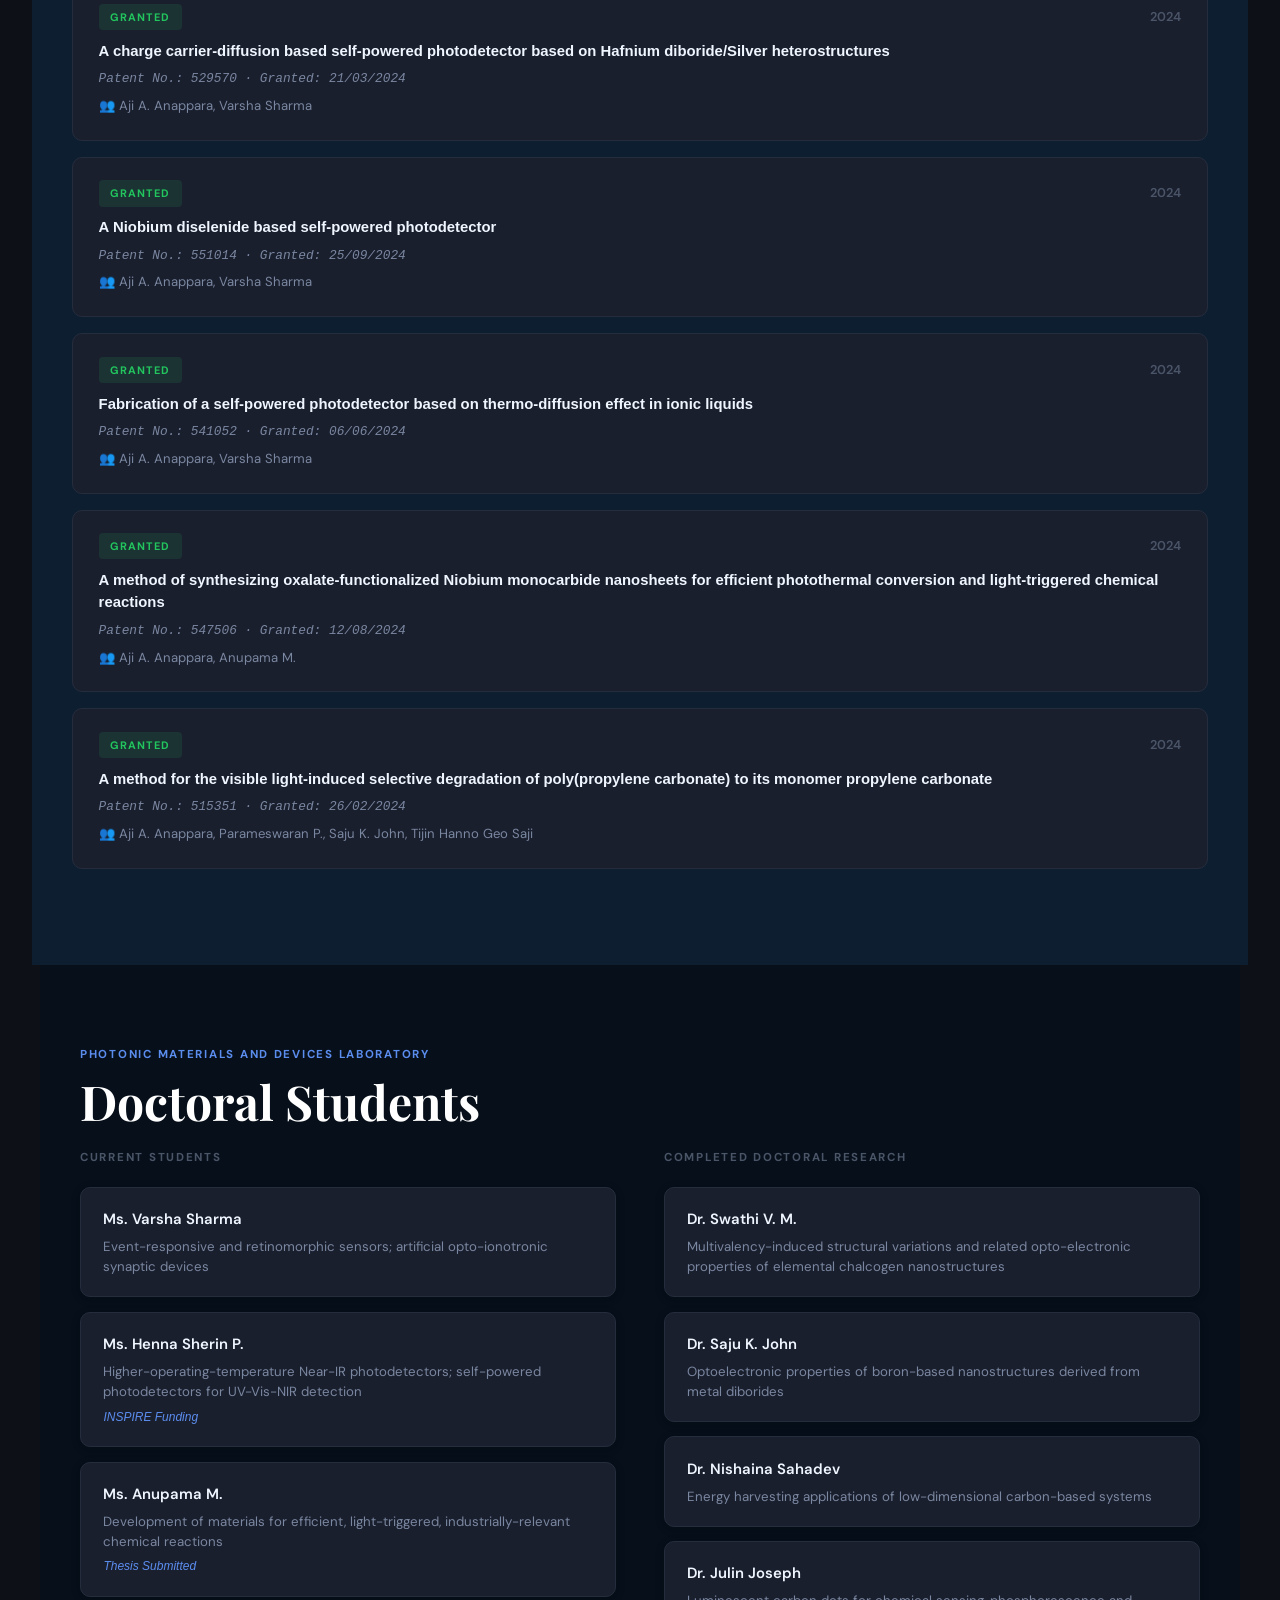
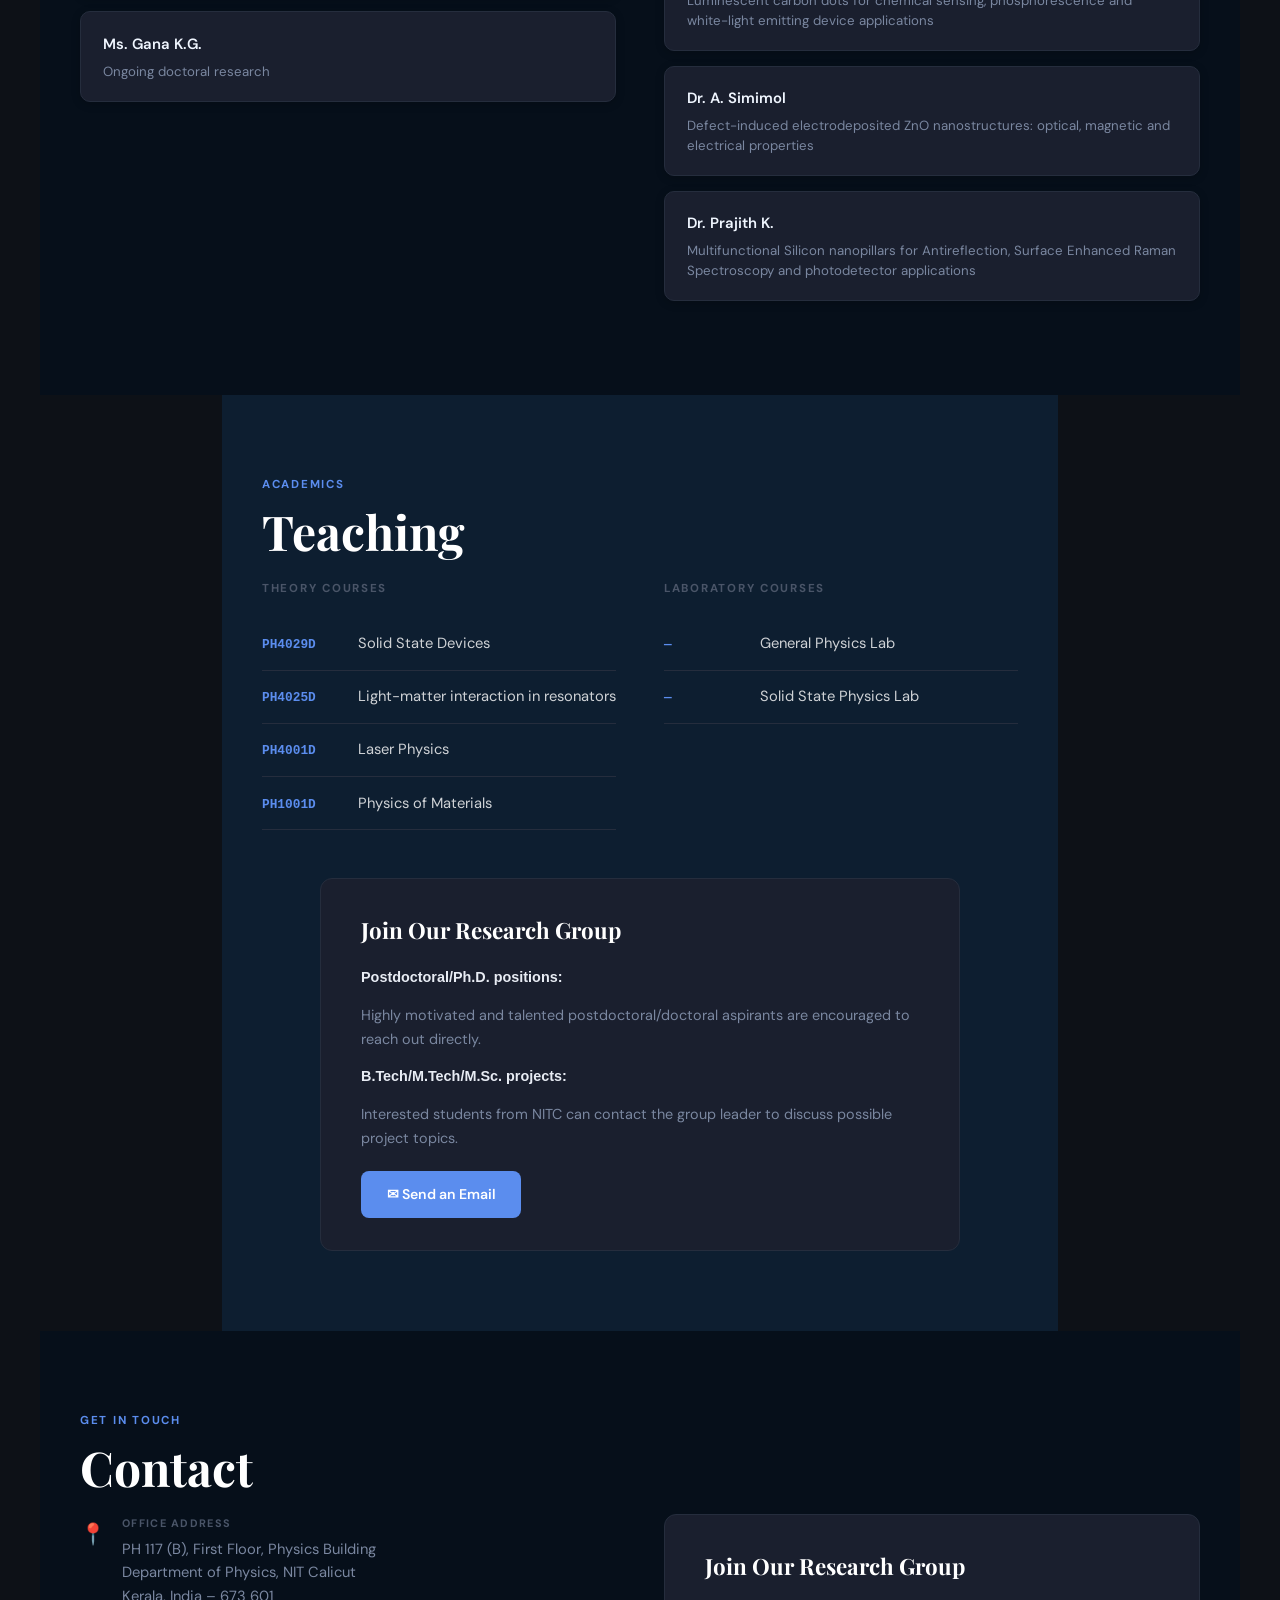
==== commit 241d2893: "Update index.html" ====
--- a/index.html
+++ b/index.html
@@ -133,9 +133,11 @@
 min-height: 100vh;
 display: flex; 
 align-items: center;
-padding: 9.5rem 2.5rem 4rem;
+padding: 6.5rem 2.5rem 4rem;
 gap: 4rem;
-margin-top: -3.8rem;
+margin-top:0;
+   position: absolute;
+  top: 0;
 
 /* 1. FORCE TRUE FULL VIEWPORT WIDTH */
 position: relative;
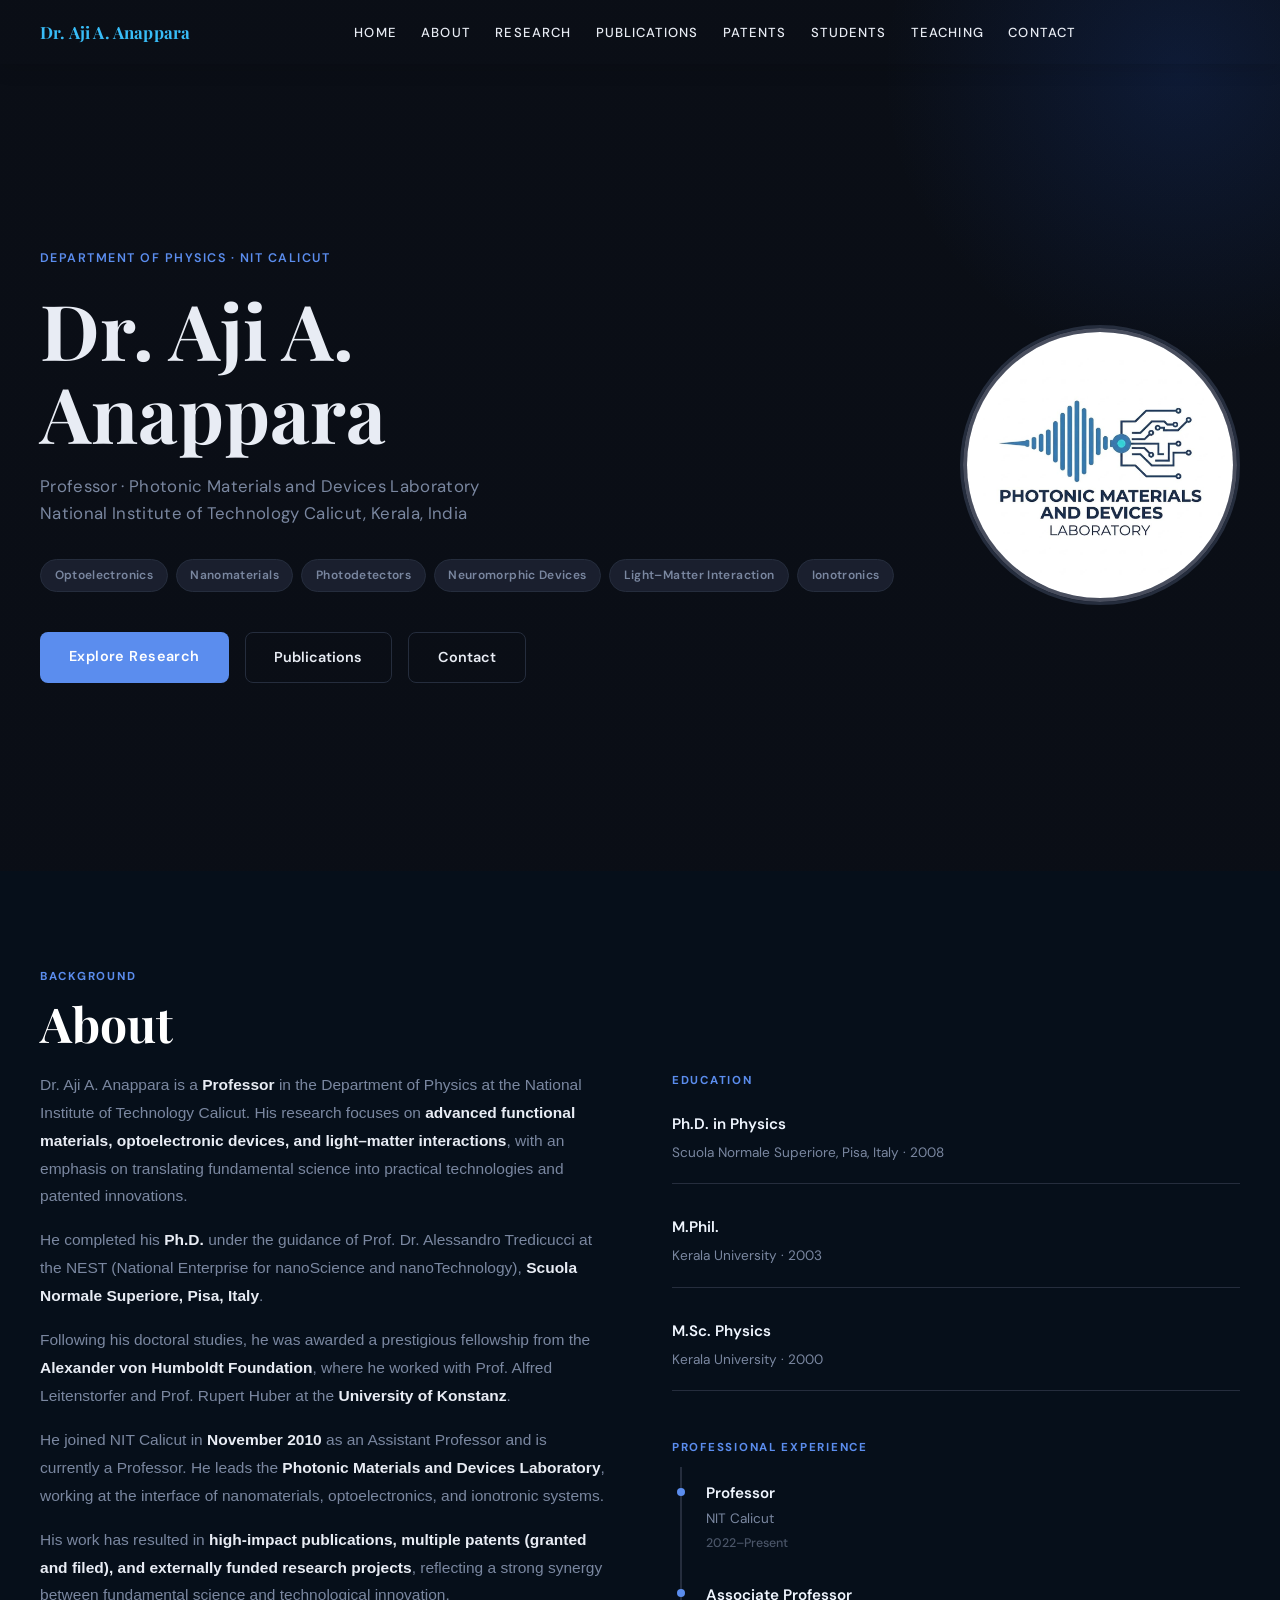
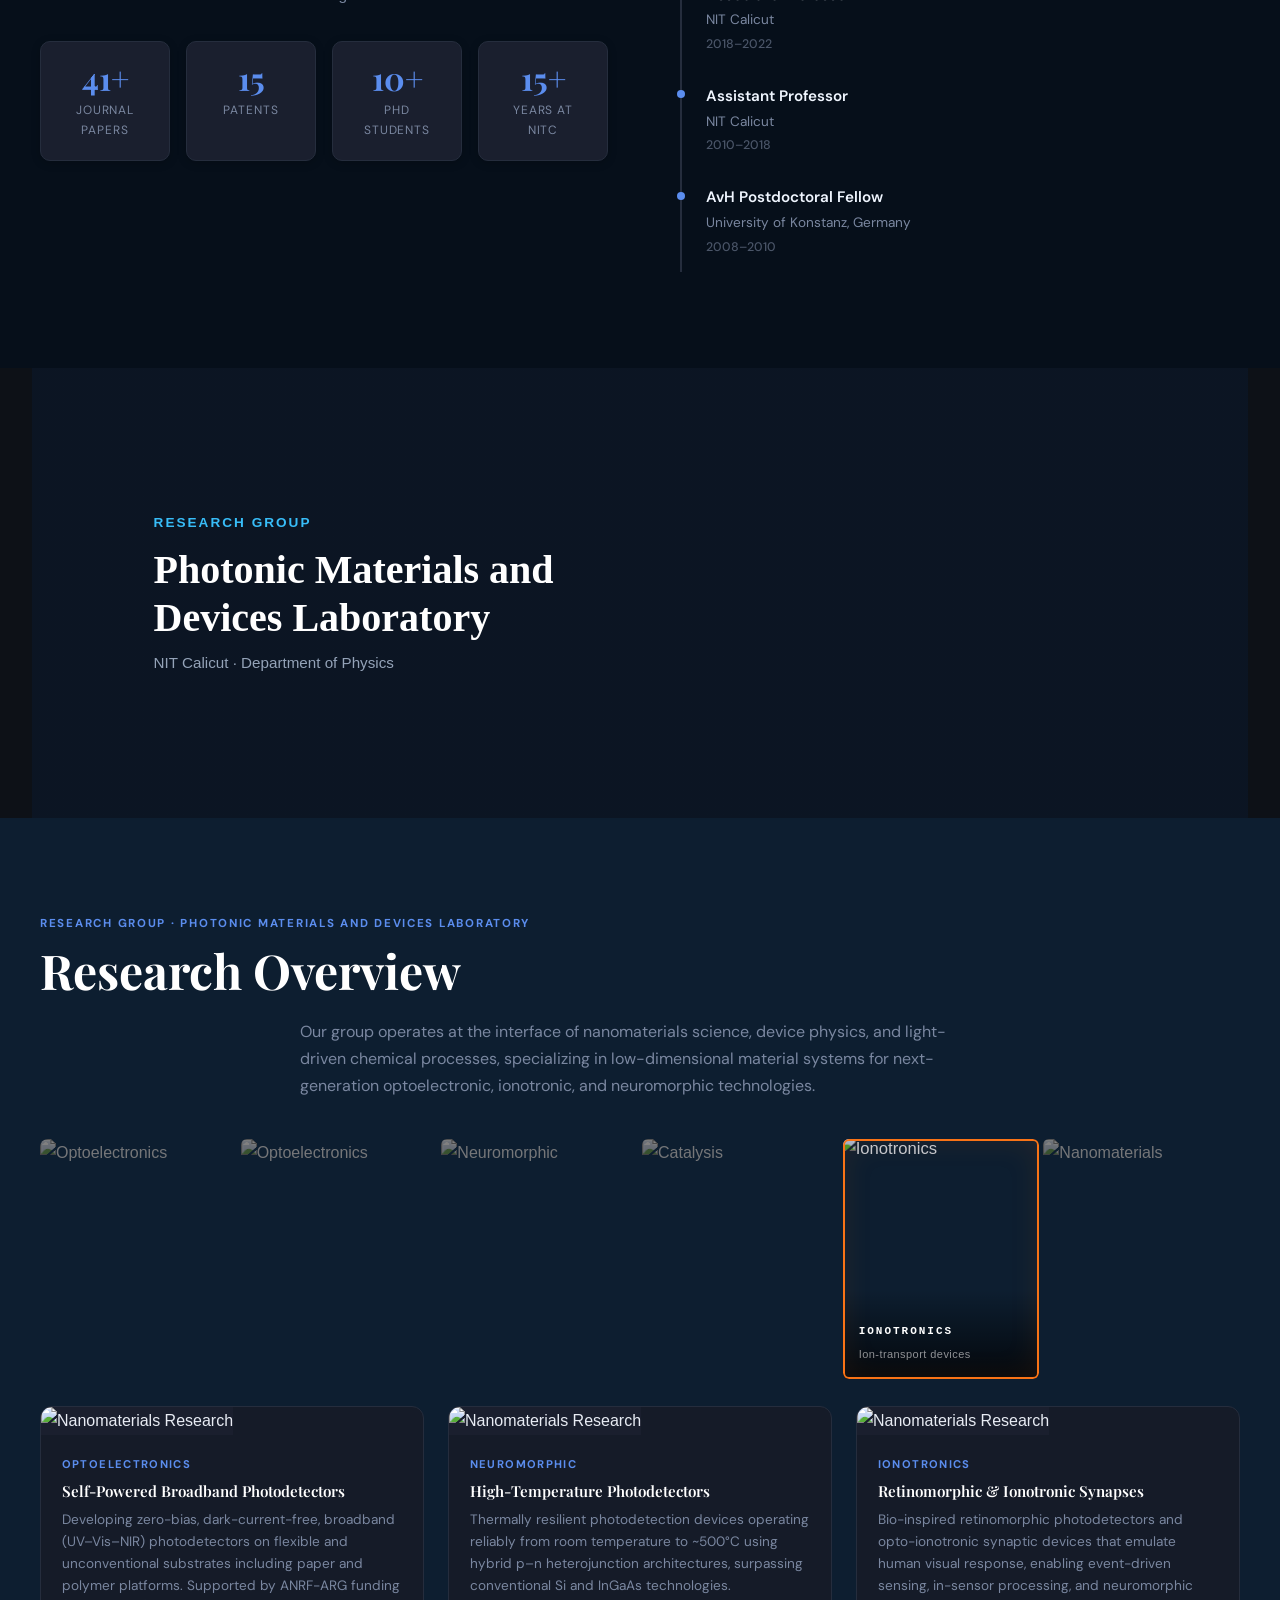
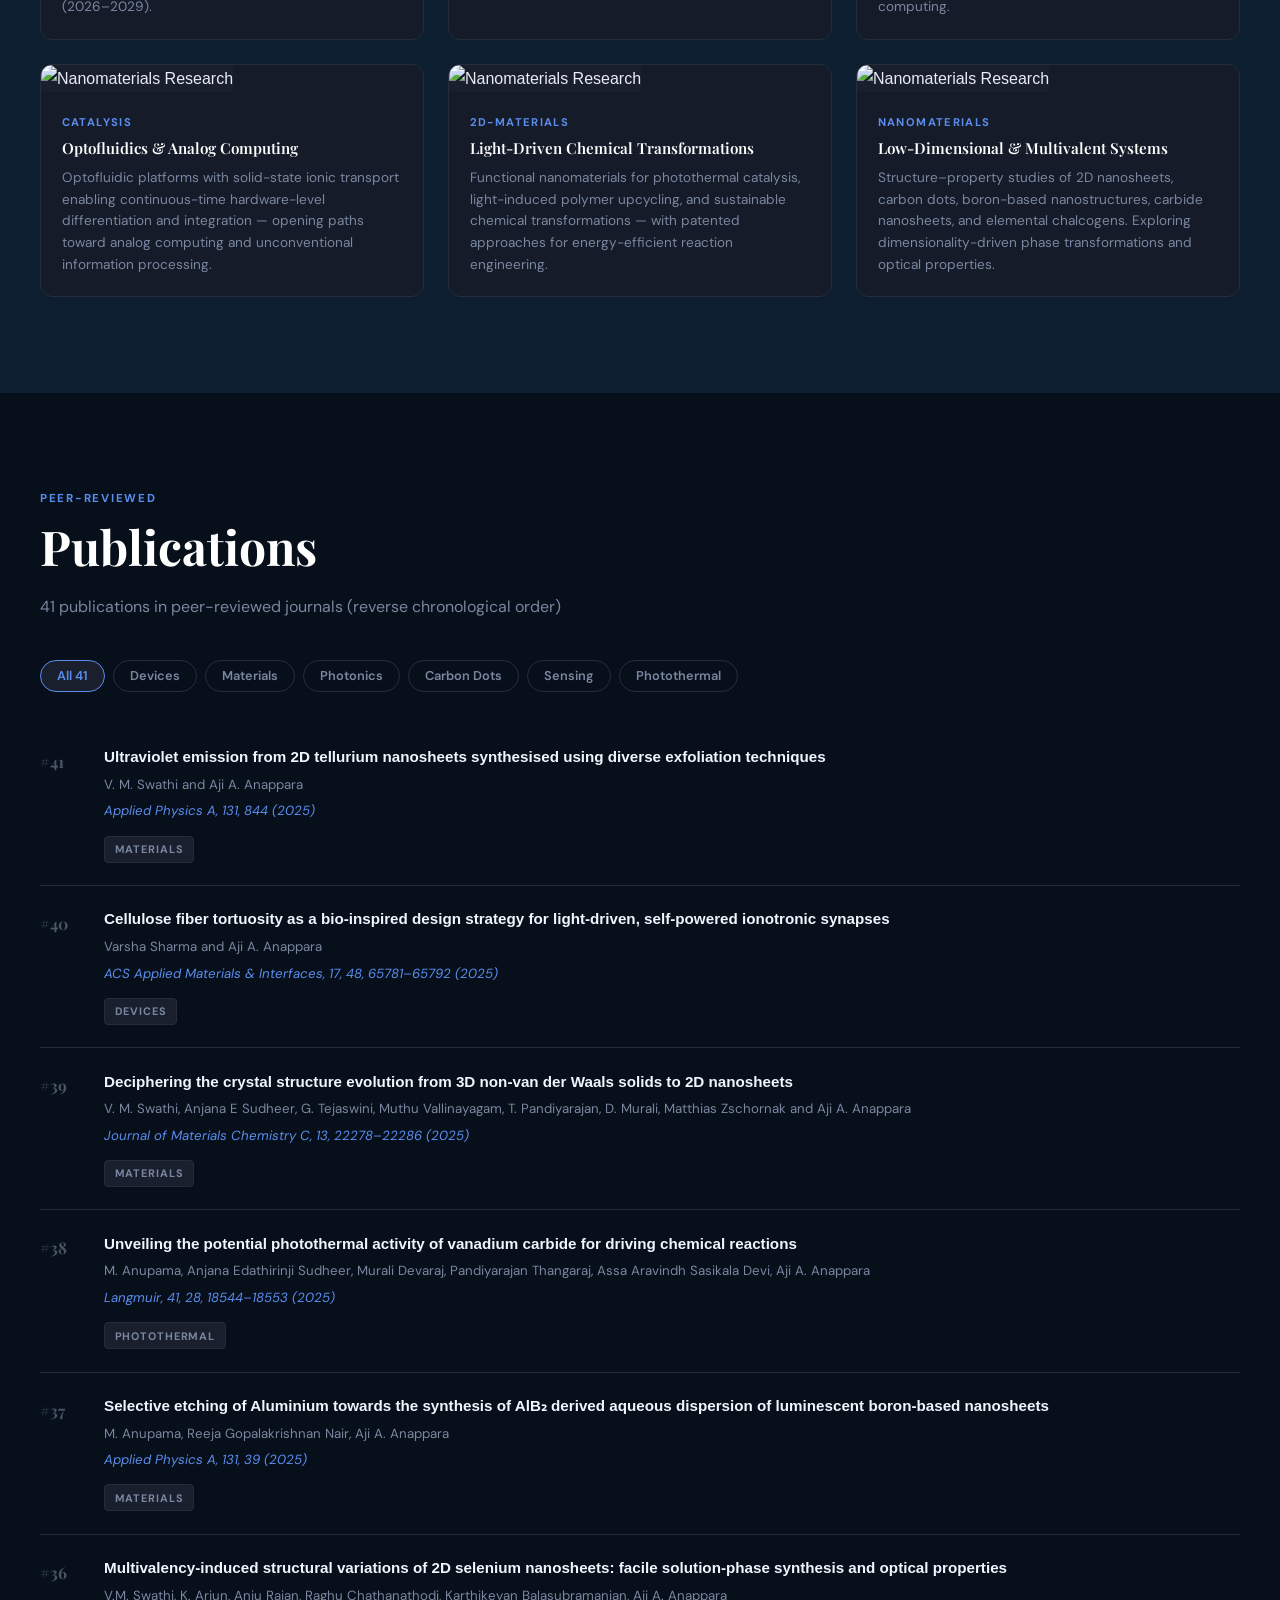
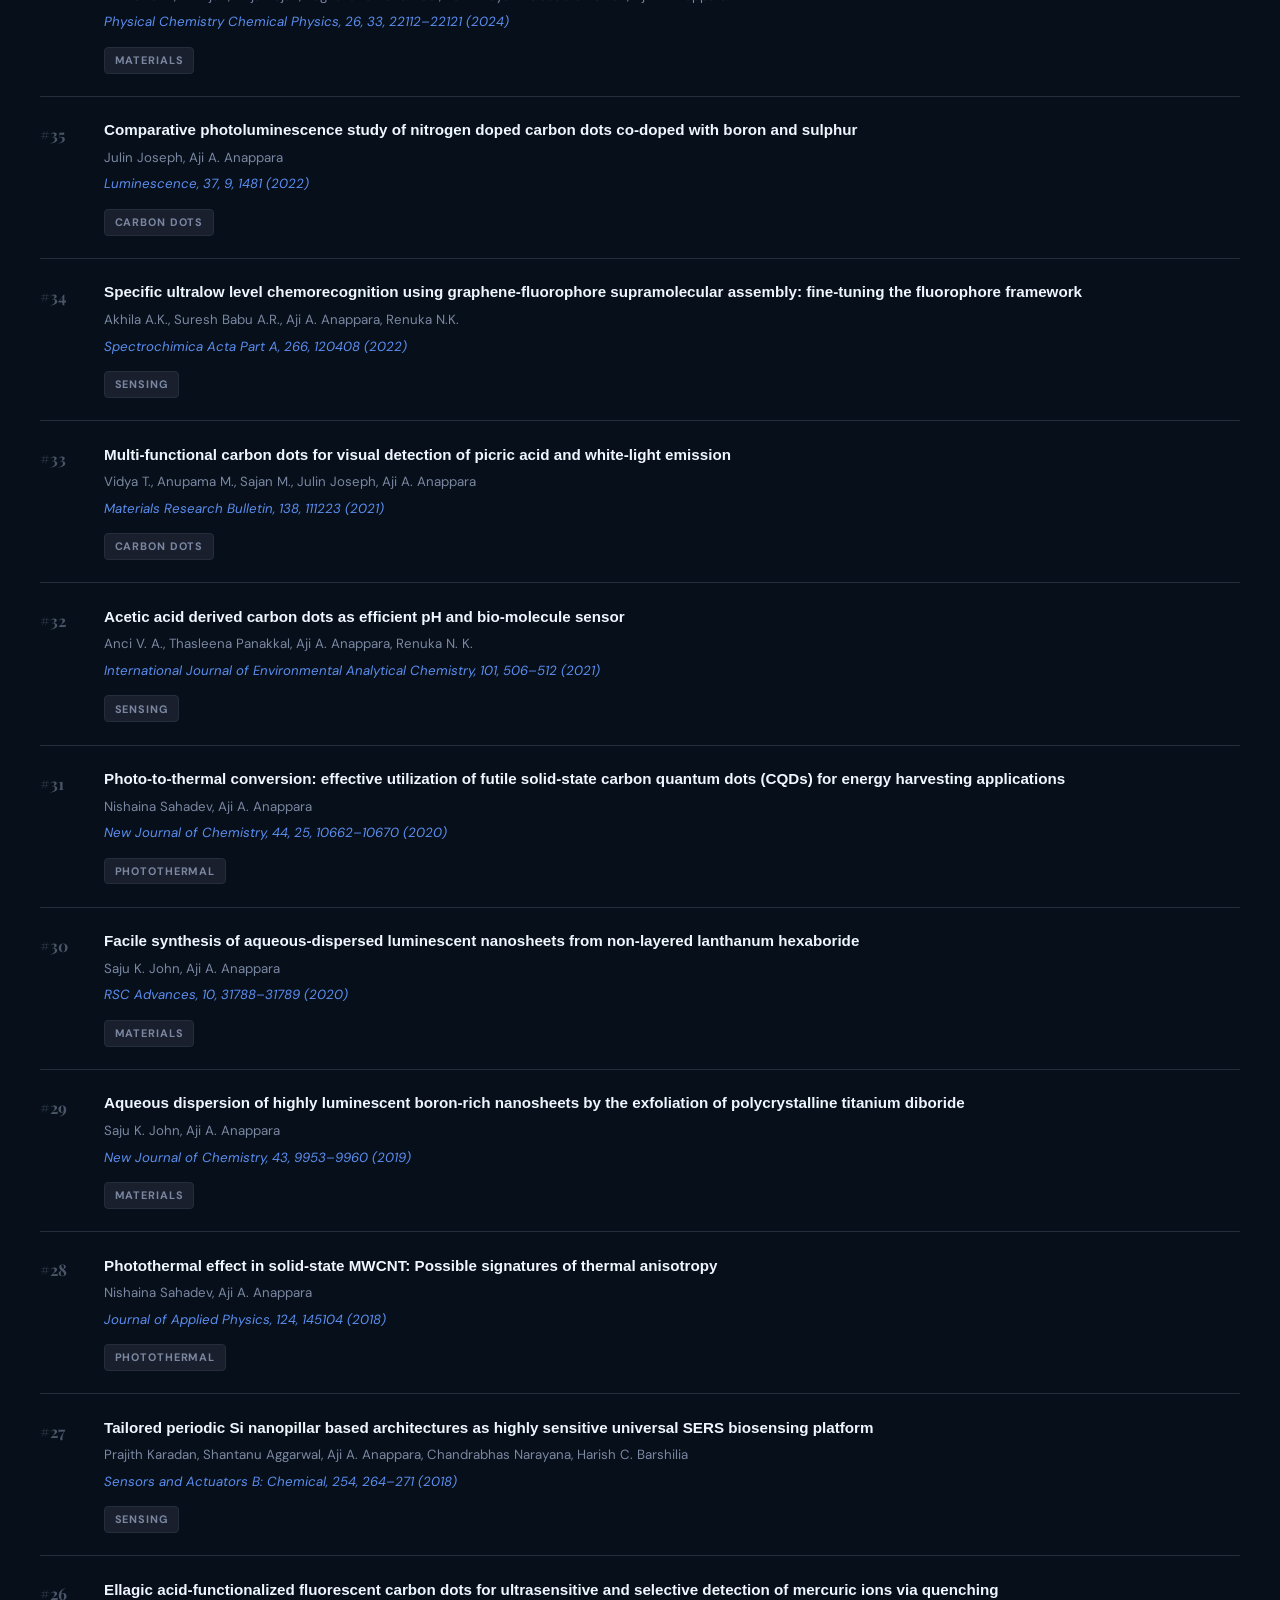
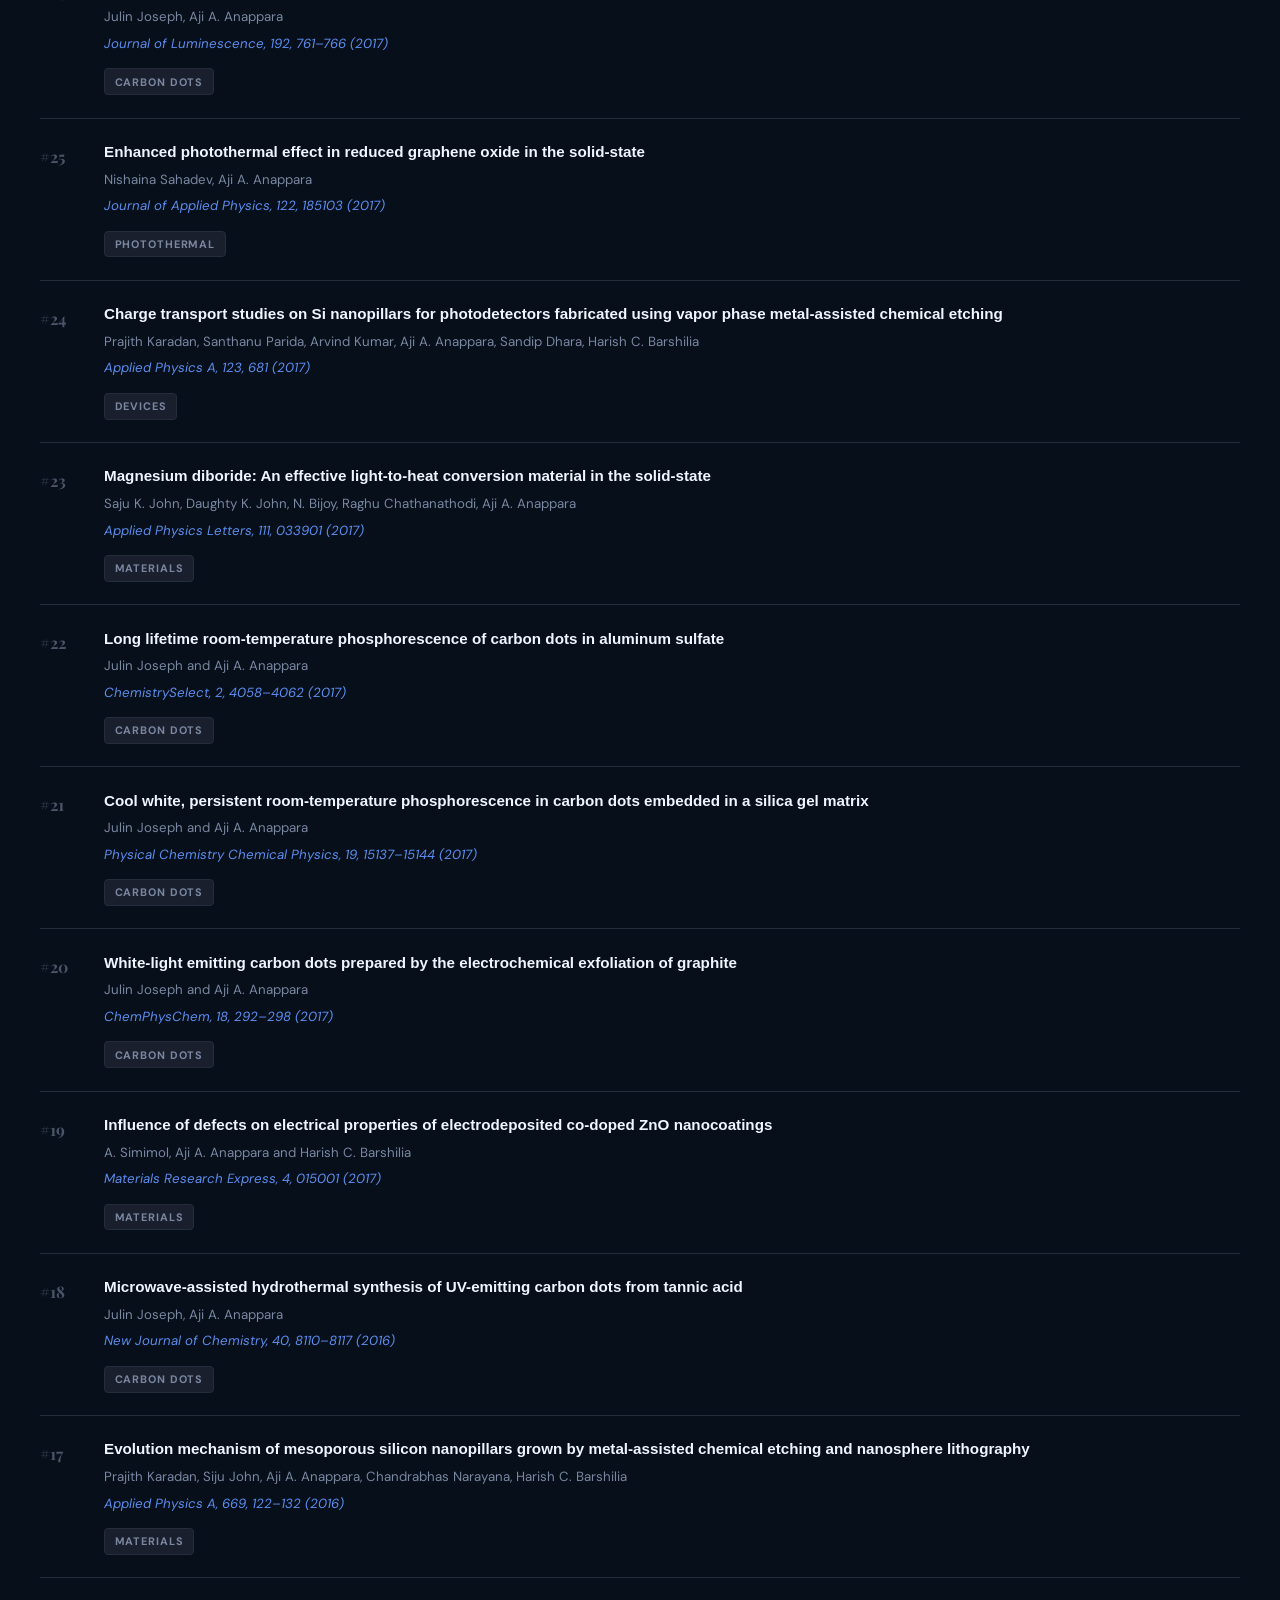
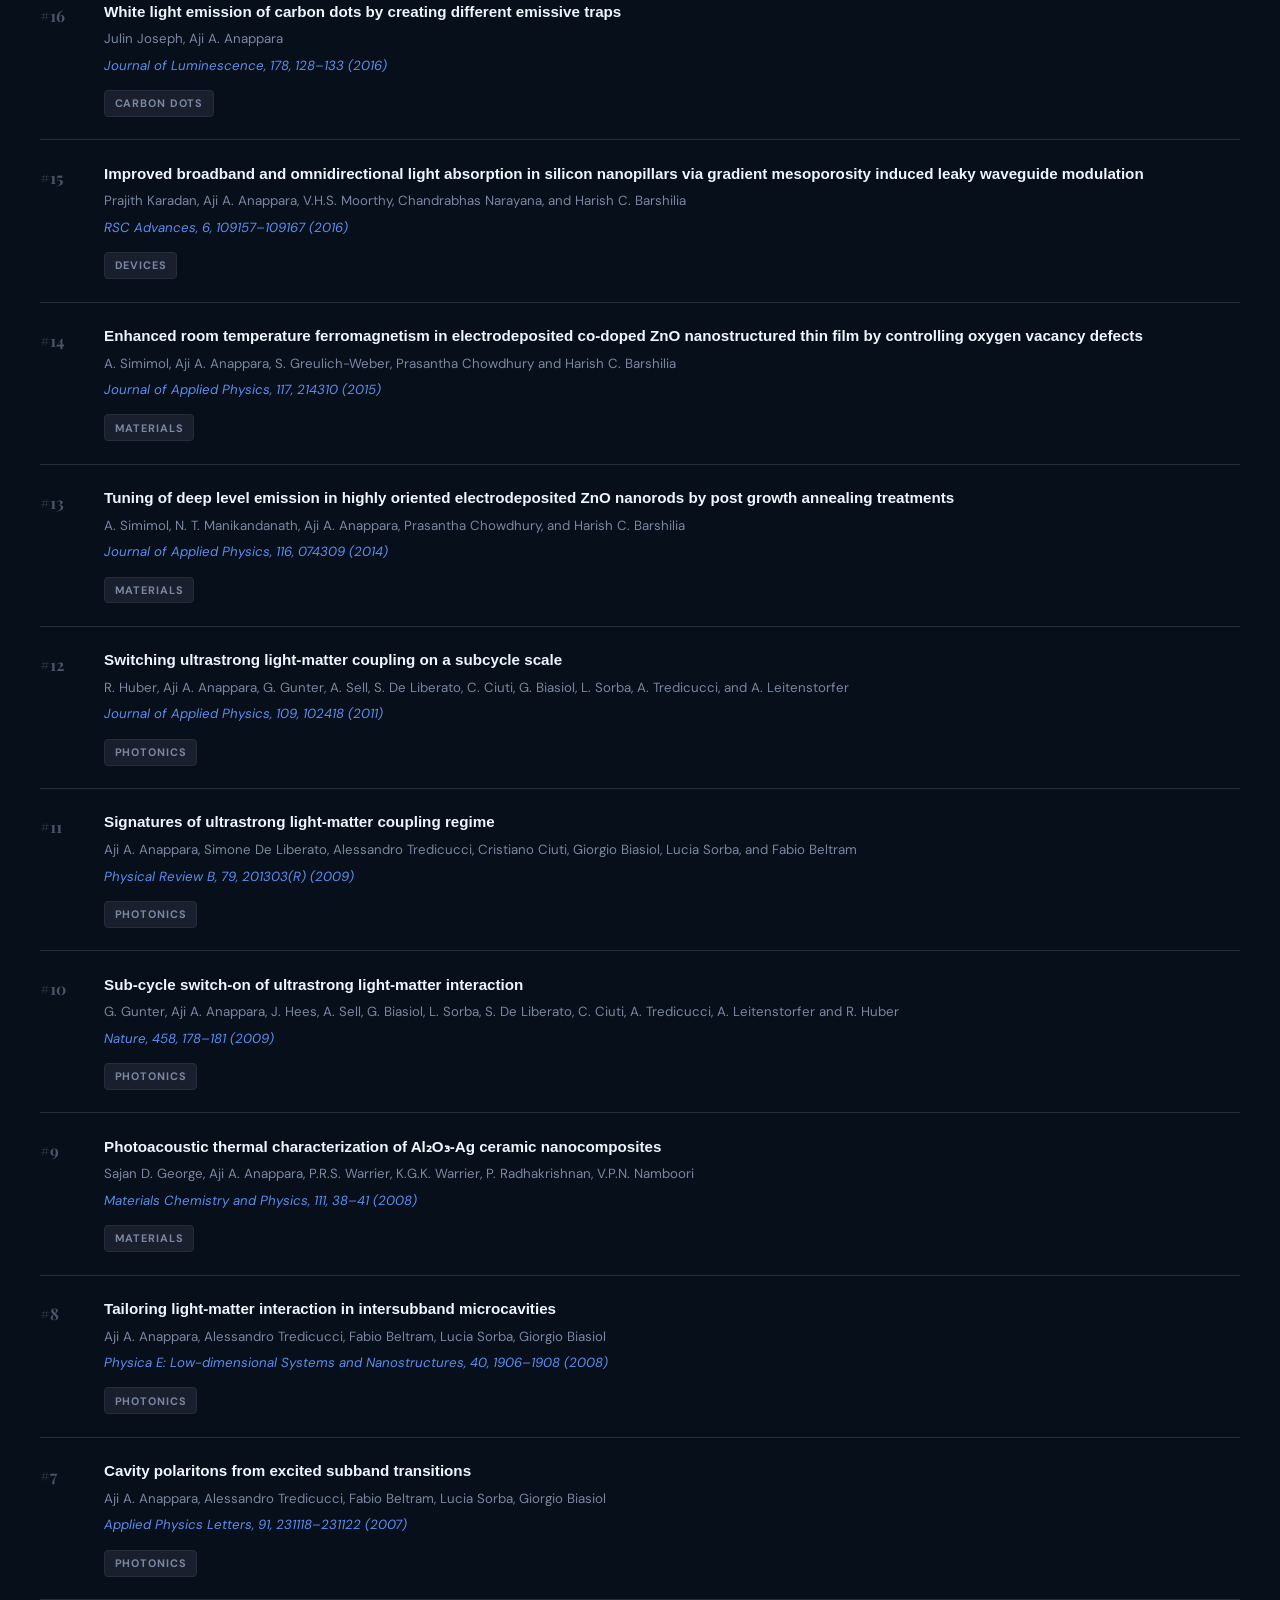
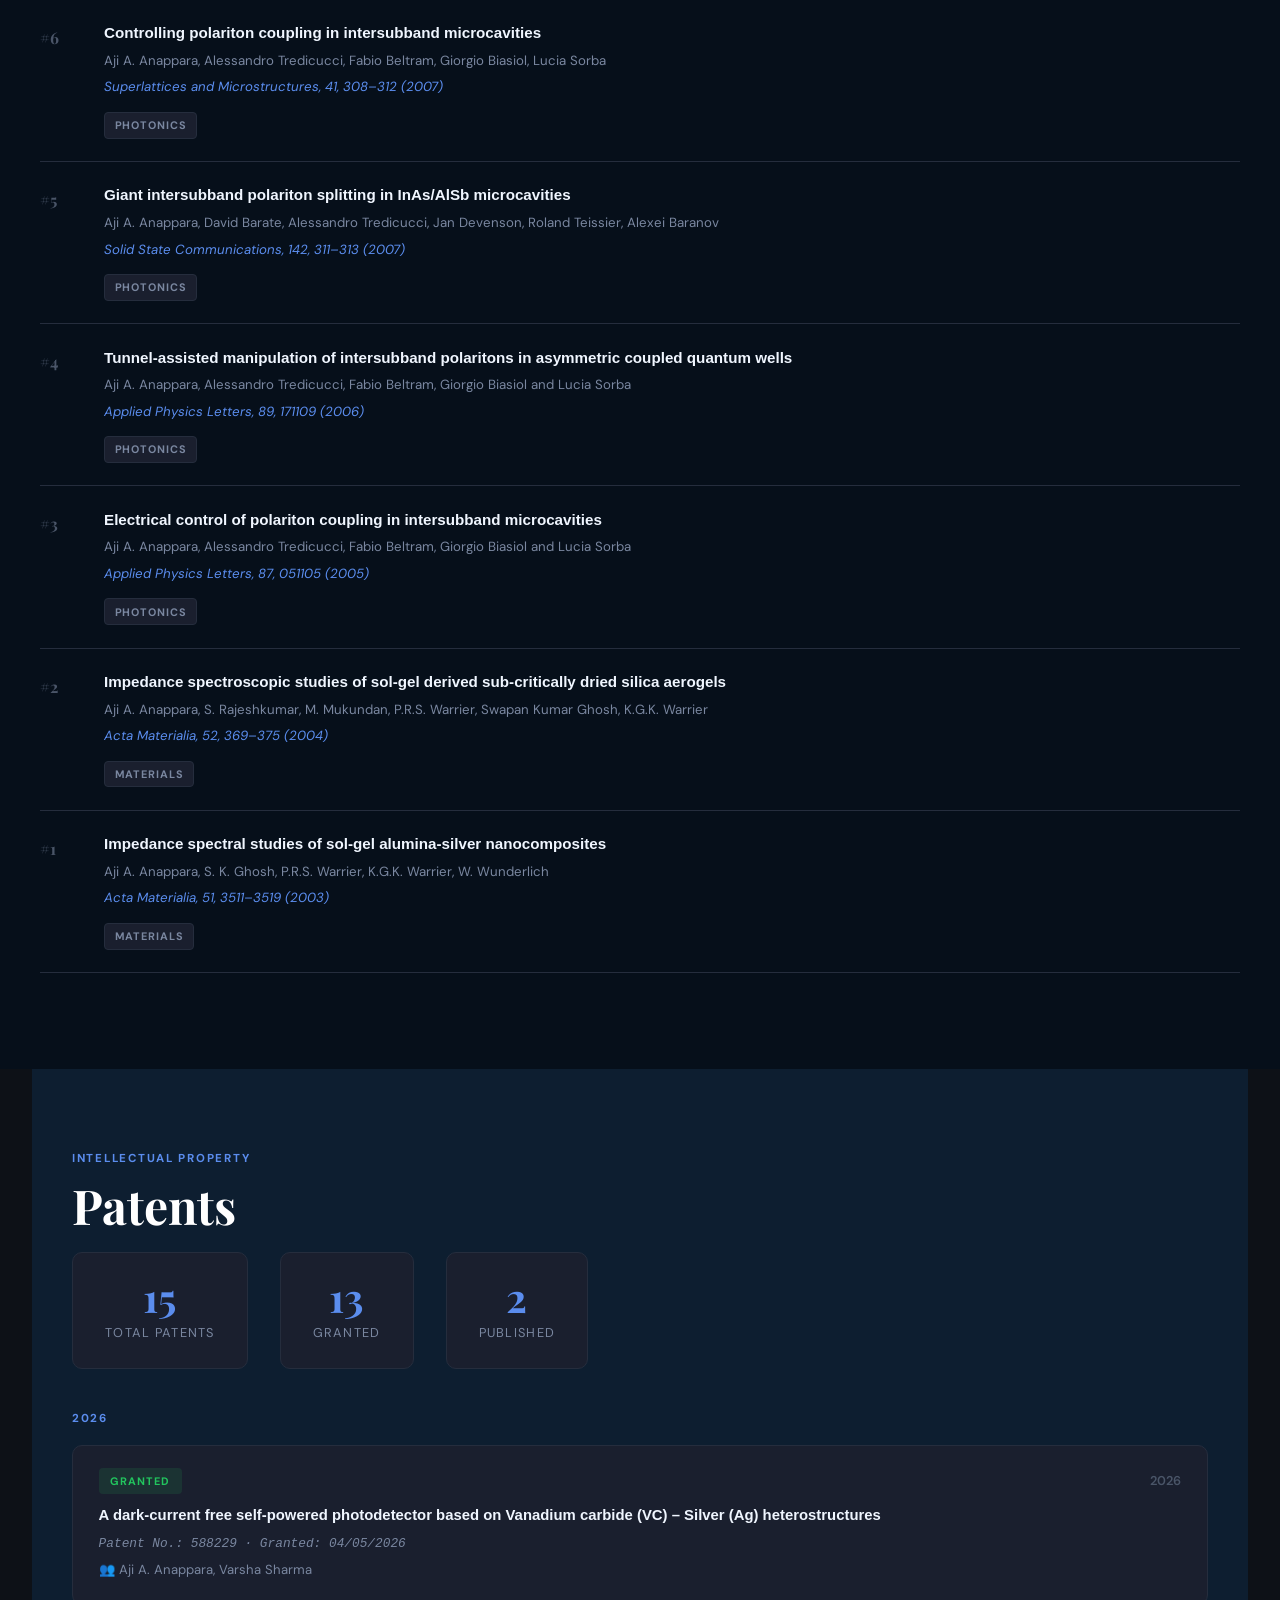
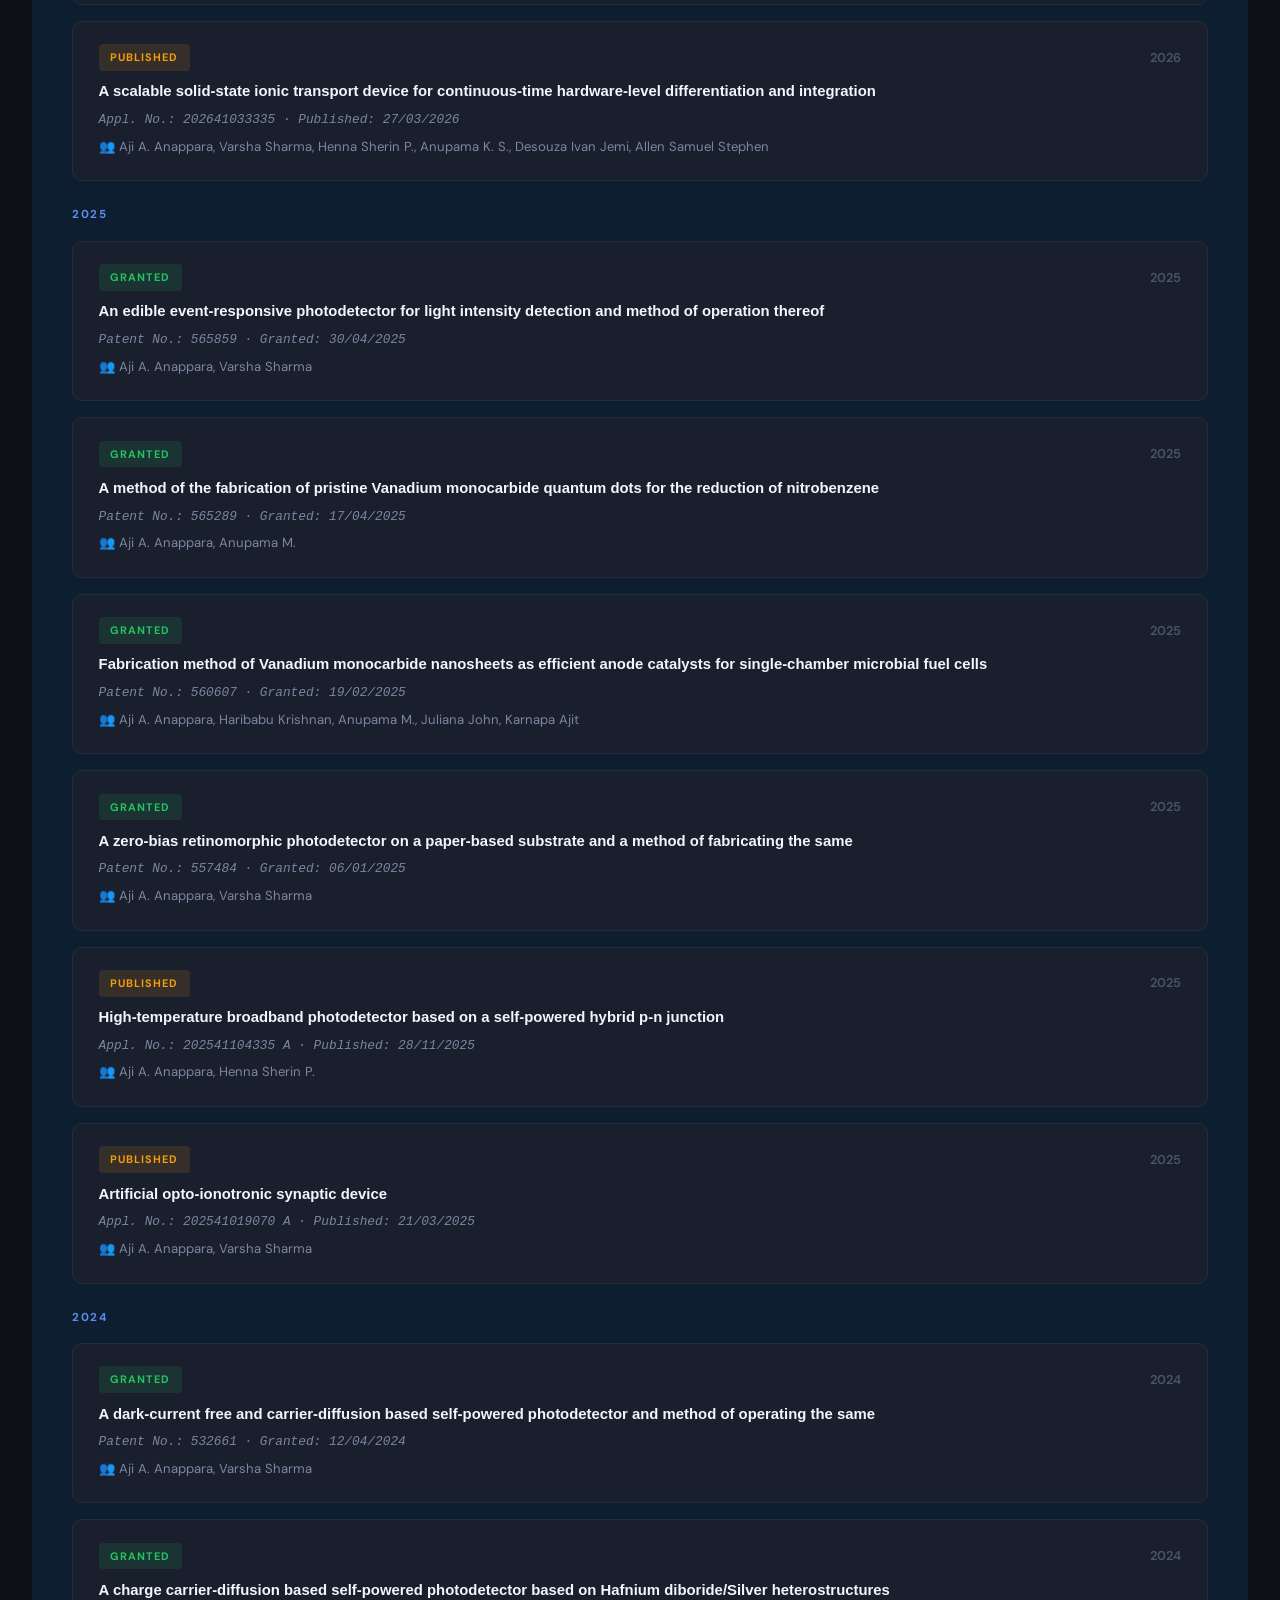
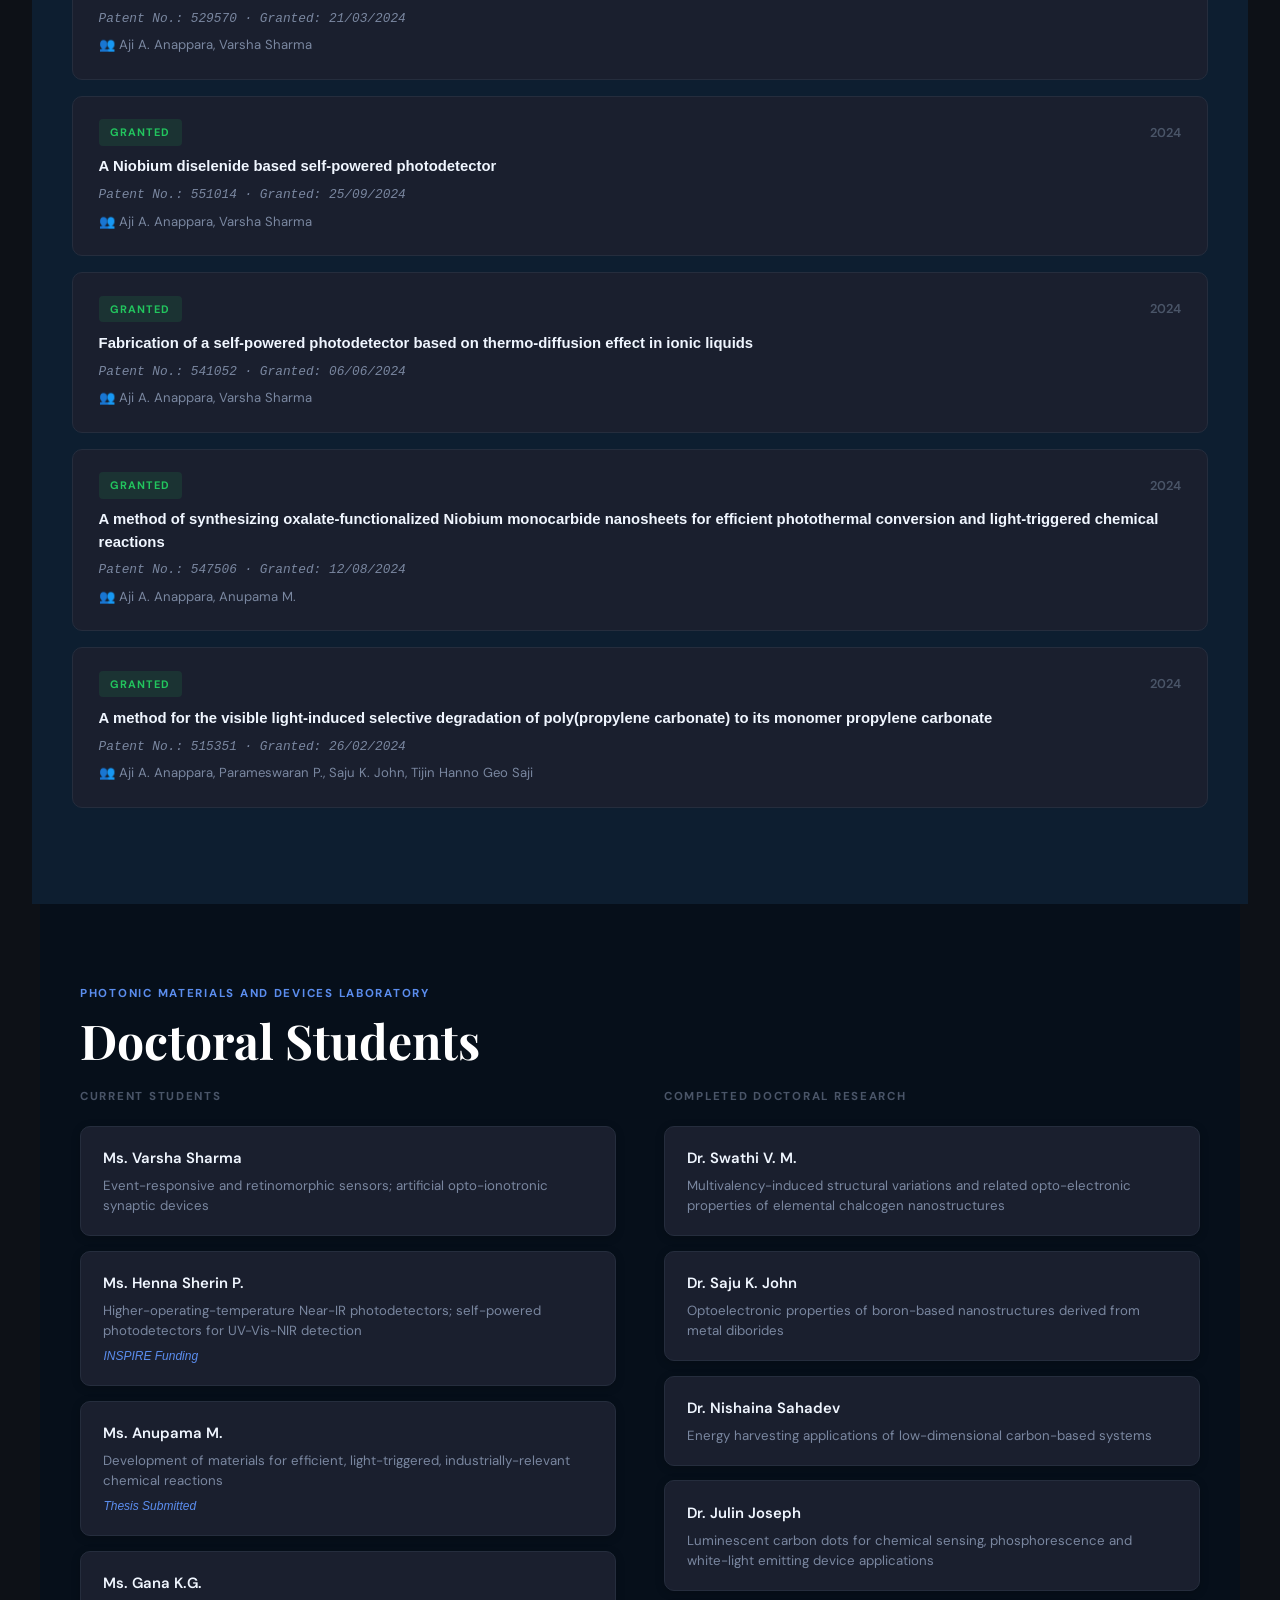
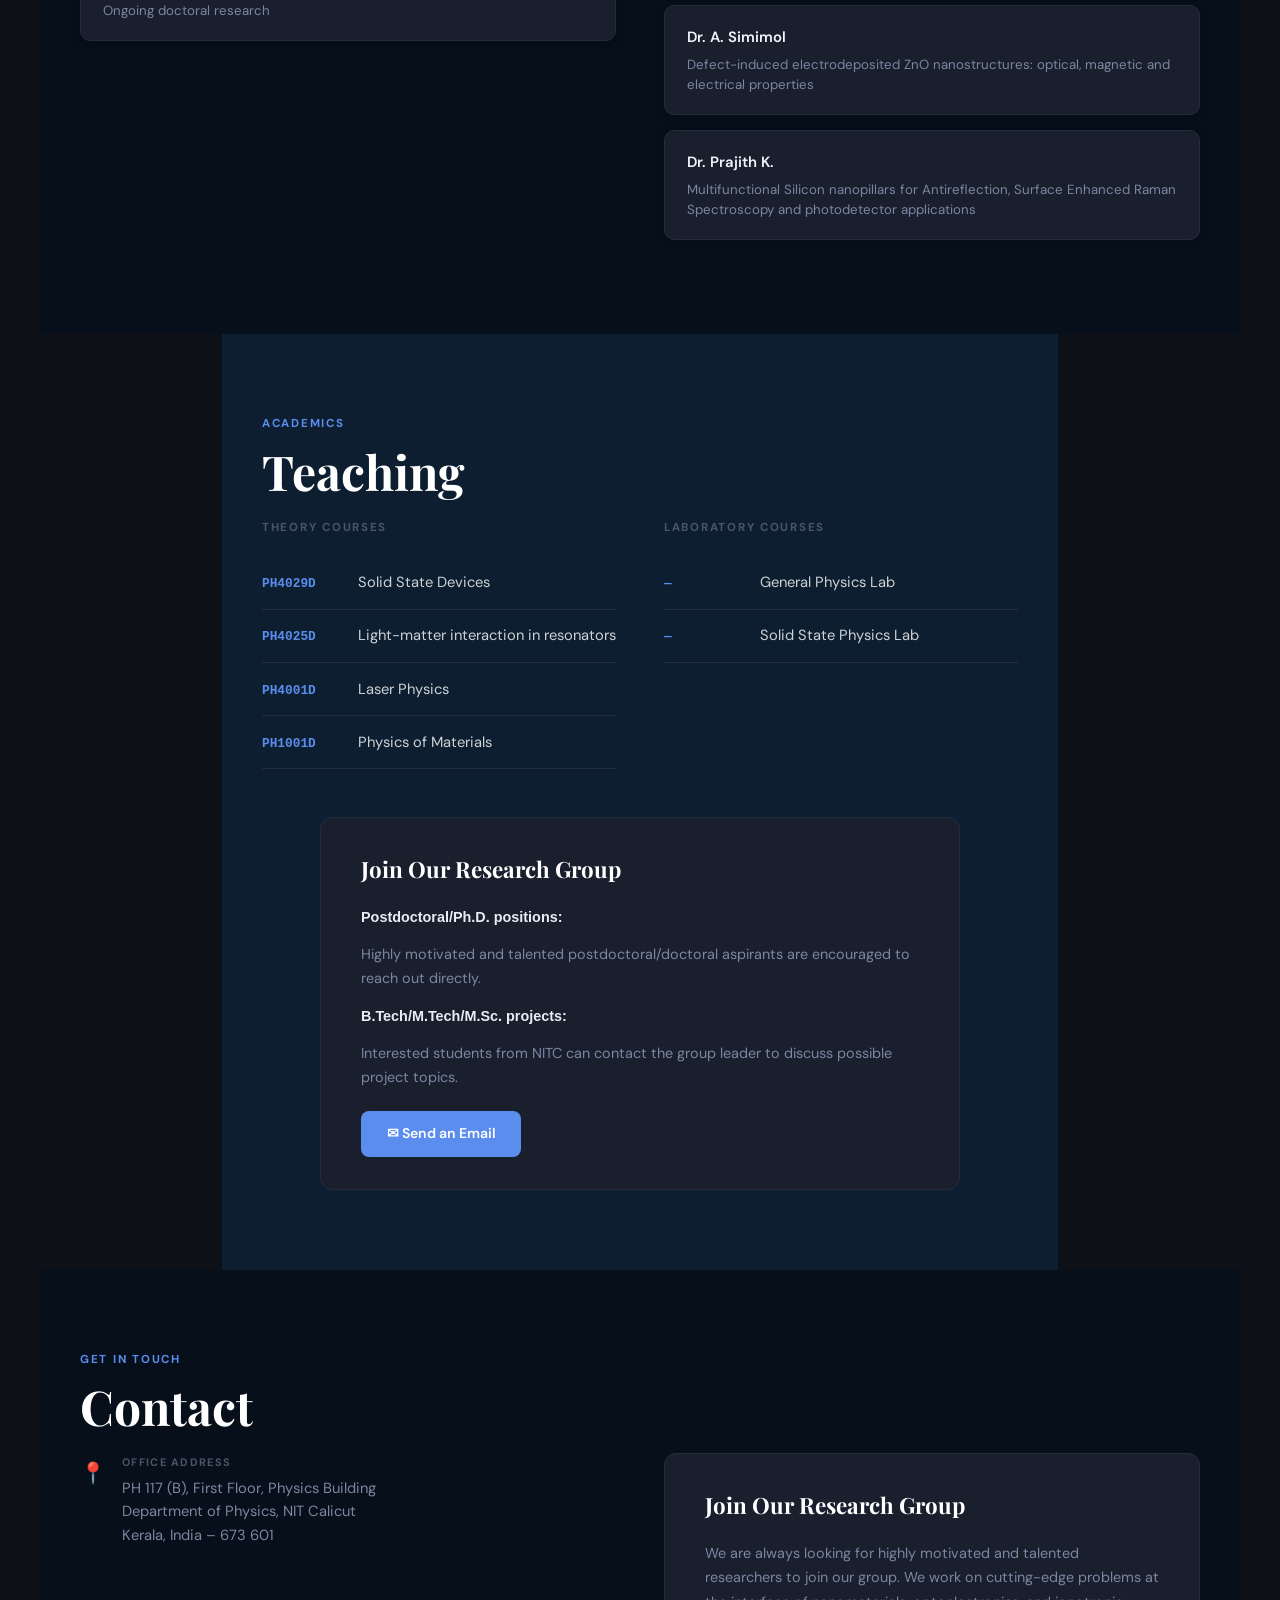
==== commit 22ef5aec: "Update index.html" ====
--- a/index.html
+++ b/index.html
@@ -117,7 +117,6 @@
 .navbar-nav a:hover { color:#38bdf8 !important; background: var(--surface); }
 /* .mobile-nav-drawer:hover{color:#38bdf8;!important;}
 #qw:hover{color:#38bdf8;} */
-   /* ===== NAVBAR SCROLLED STATE (Dark) ===== */
 .navbar.scrolled {
   /* Change to your desired dark color when scrolled */
   background: rgba(13, 15, 20, 0.95); 
@@ -133,11 +132,9 @@
 min-height: 100vh;
 display: flex; 
 align-items: center;
-padding: 6.5rem 2.5rem 4rem;
+padding: 9.5rem 2.5rem 4rem;
 gap: 4rem;
-margin-top:0;
-   position: absolute;
-  top: 0;
+margin-top: -3.8rem;
 
 /* 1. FORCE TRUE FULL VIEWPORT WIDTH */
 position: relative;
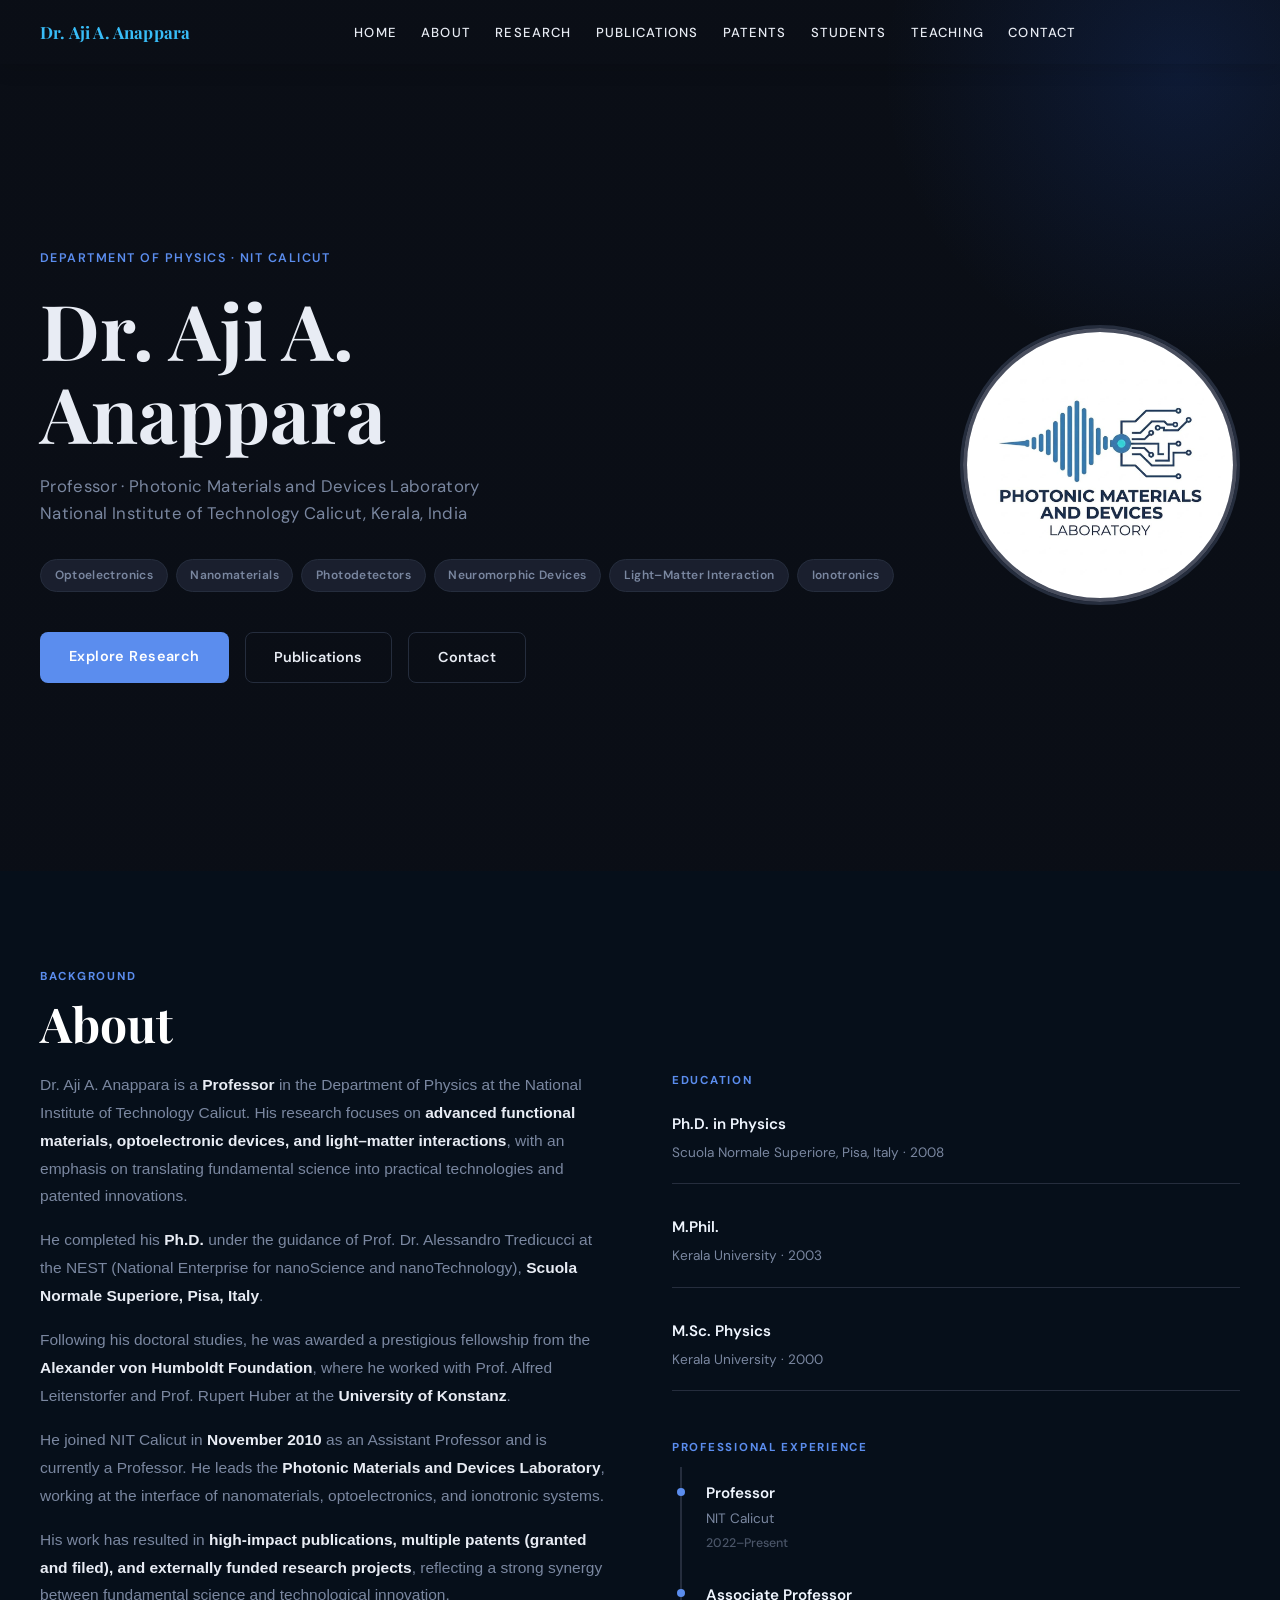
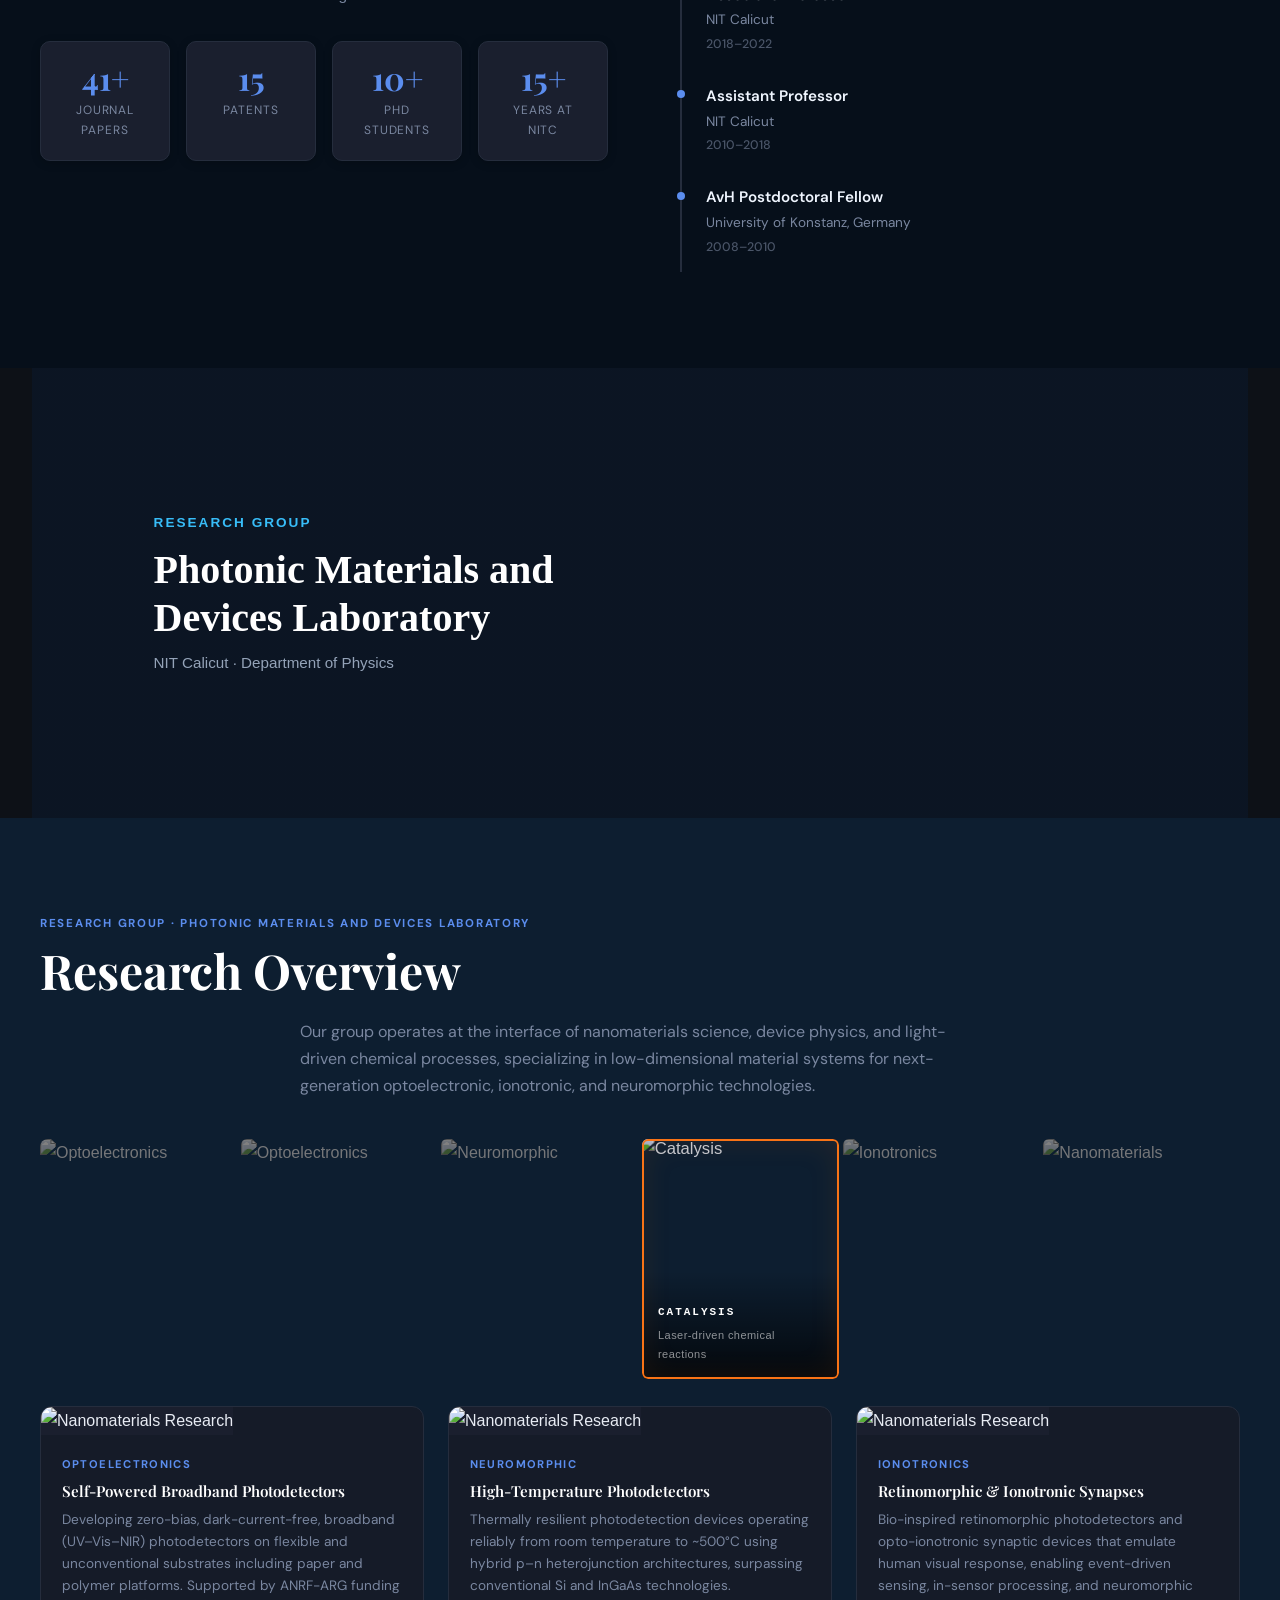
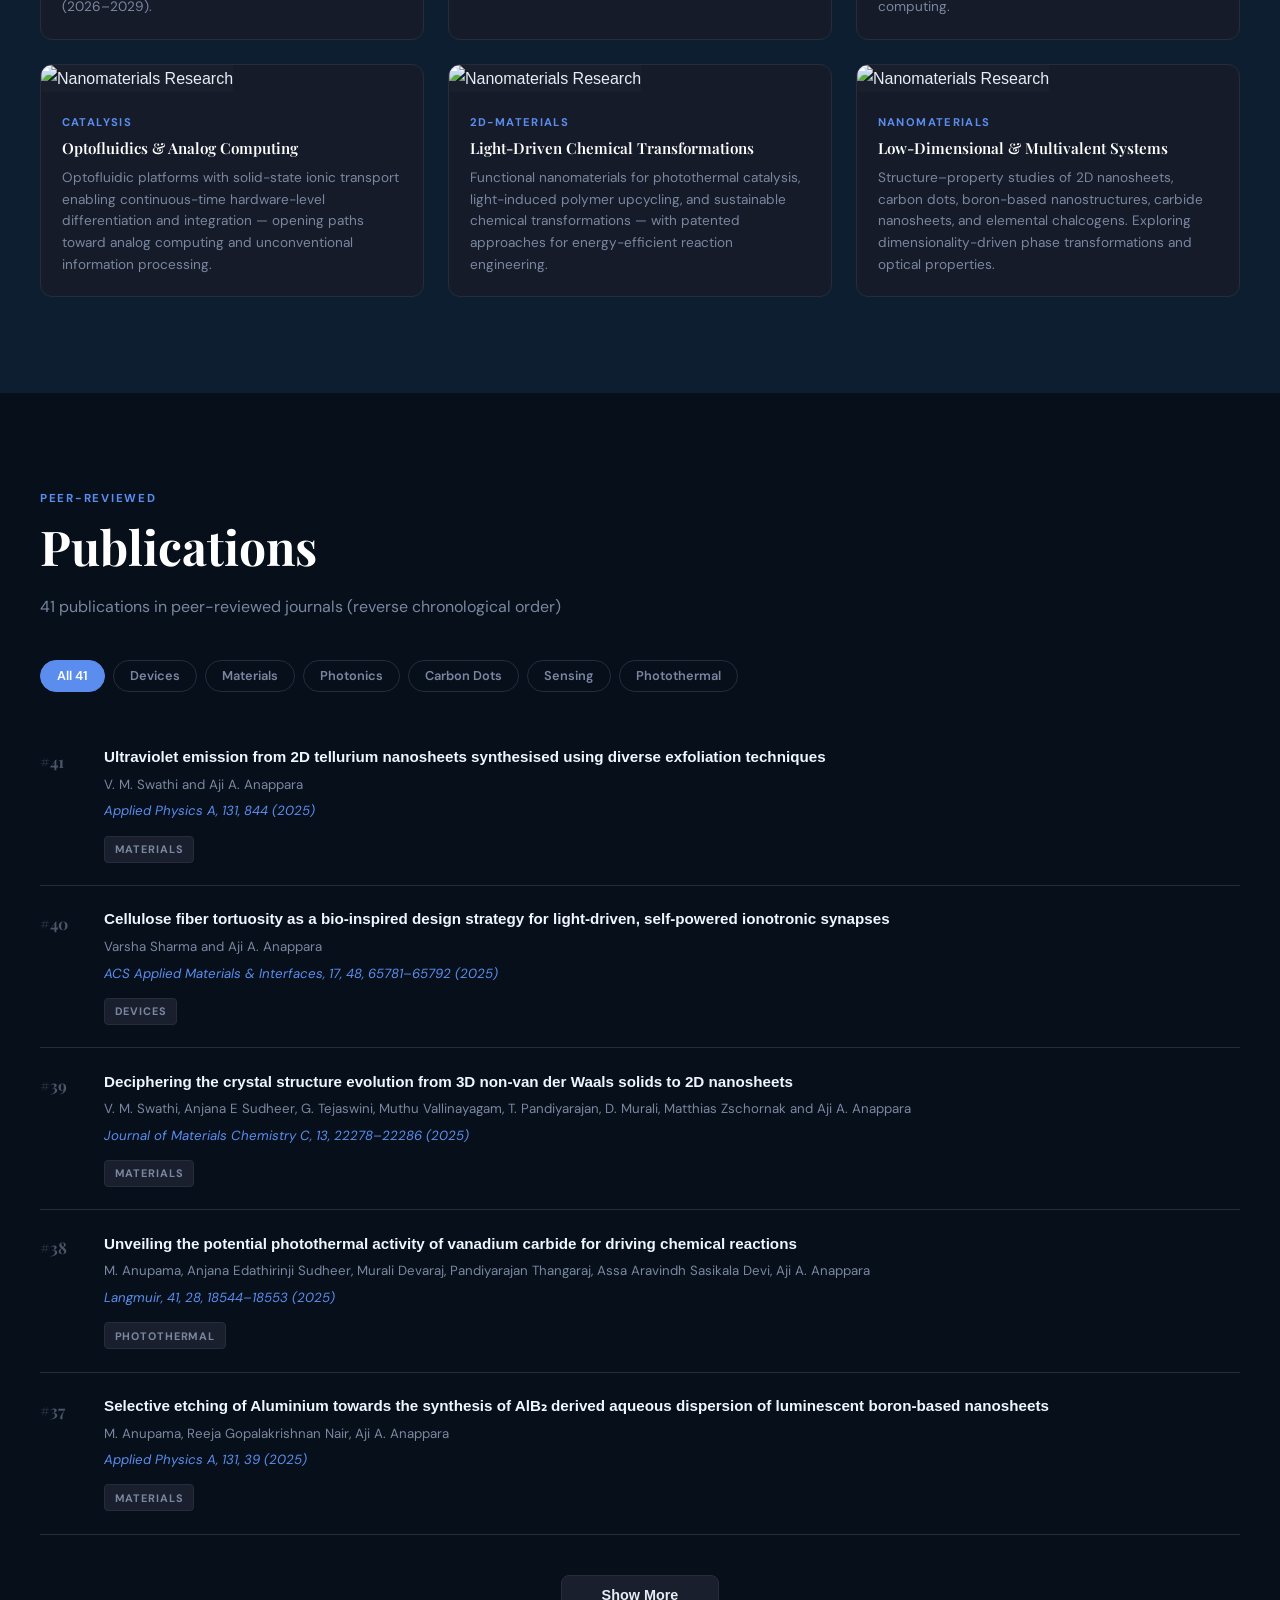
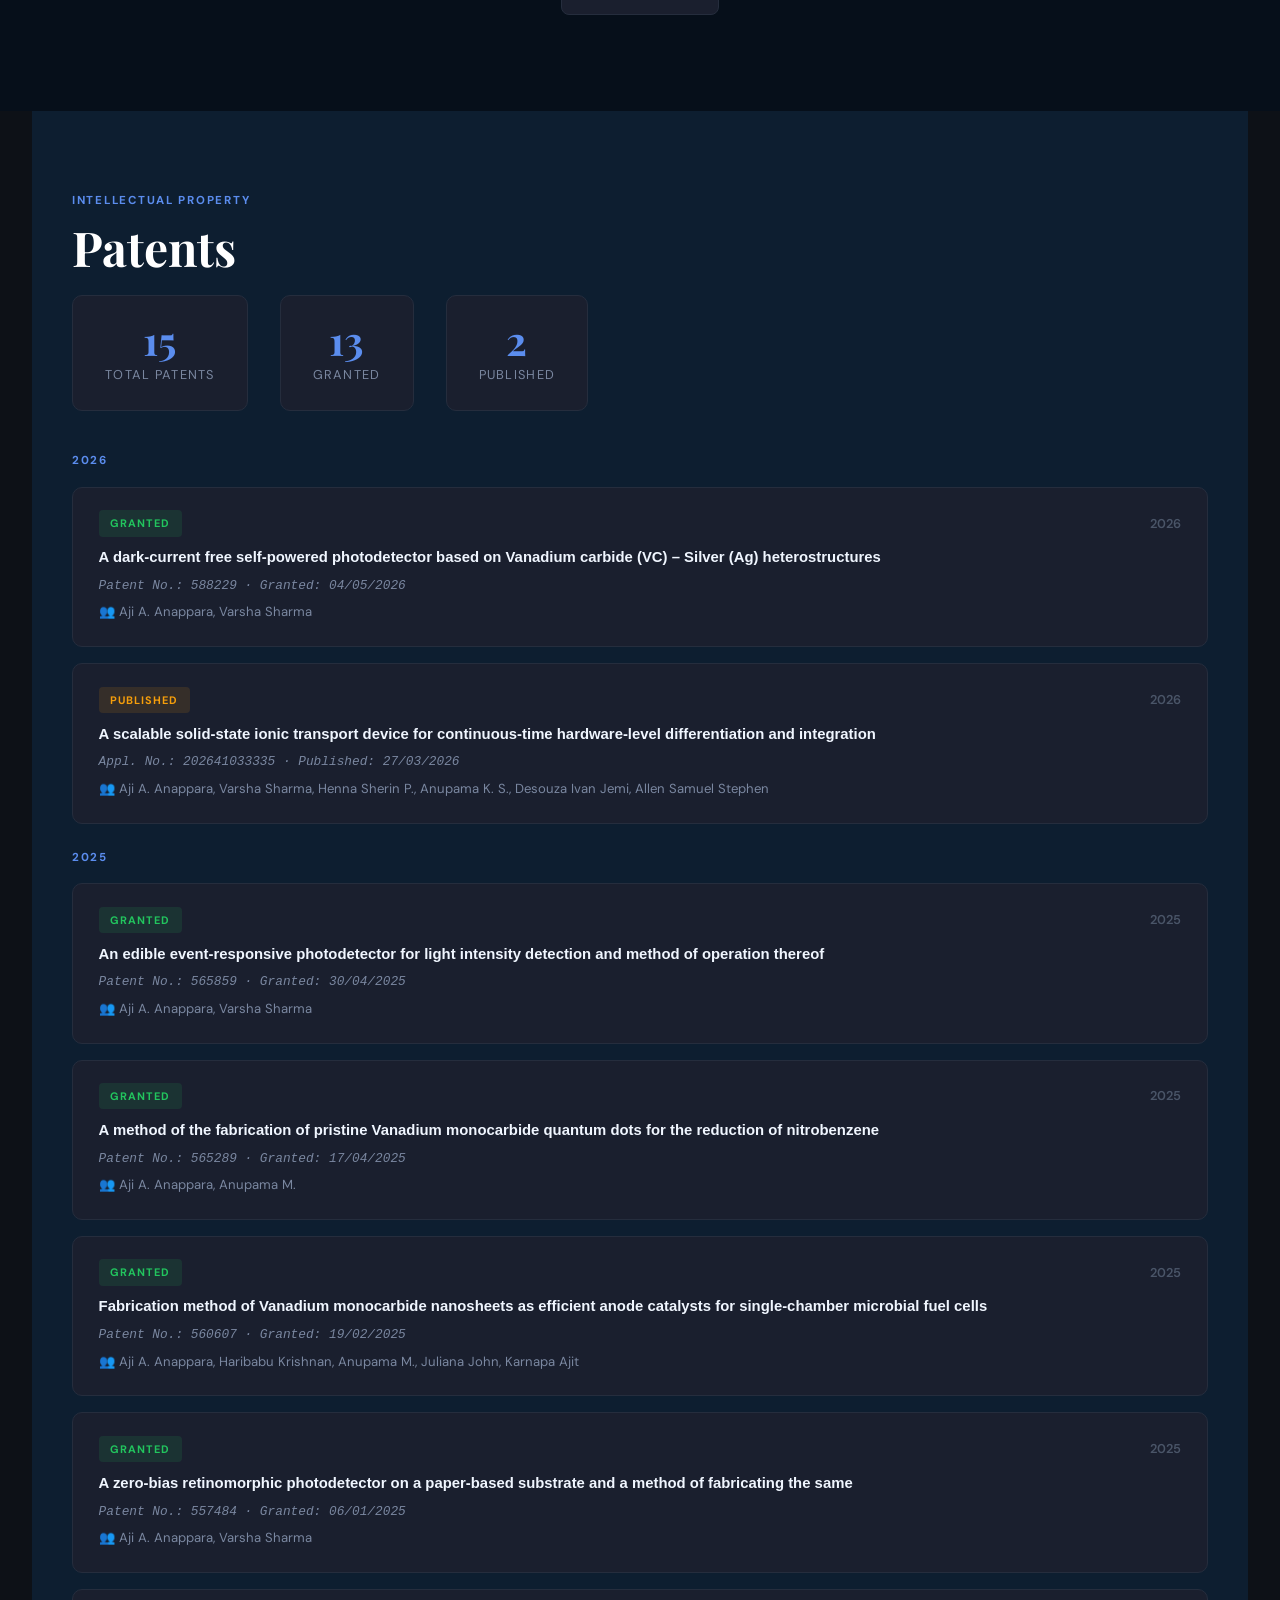
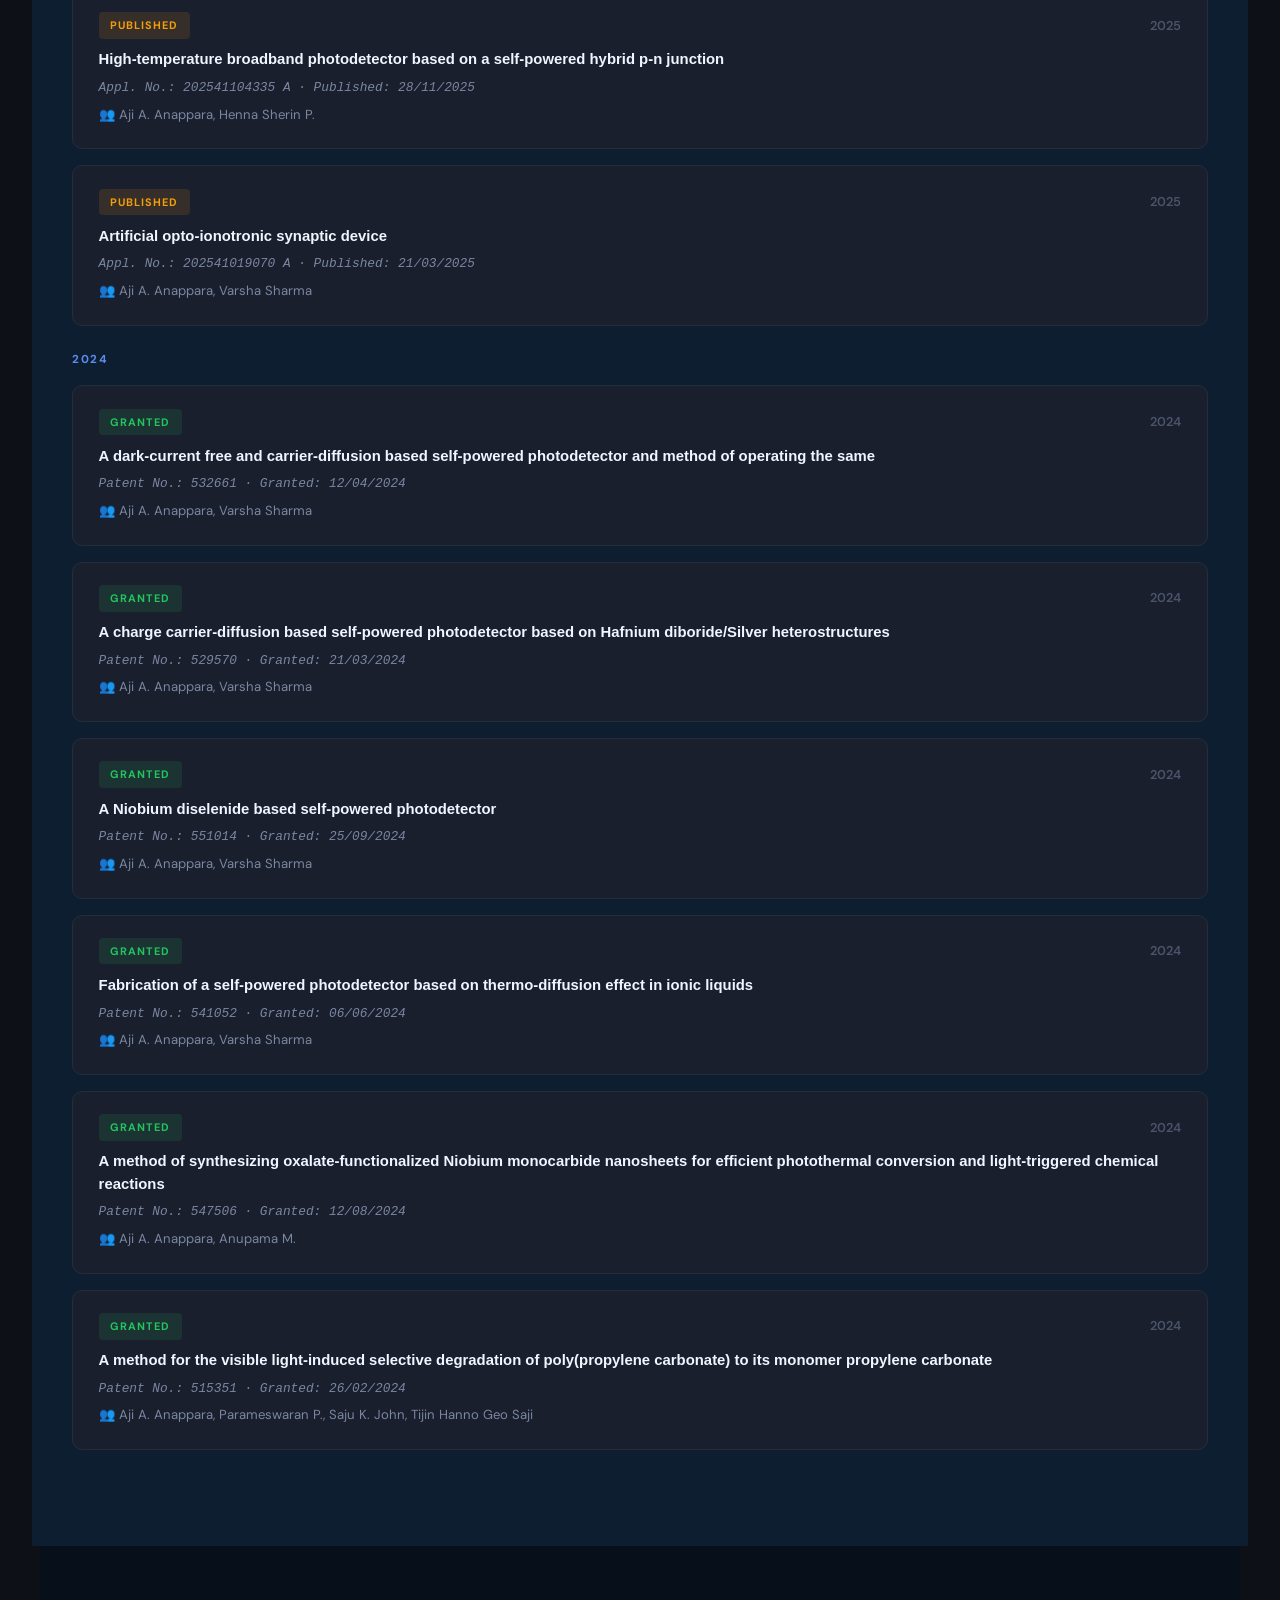
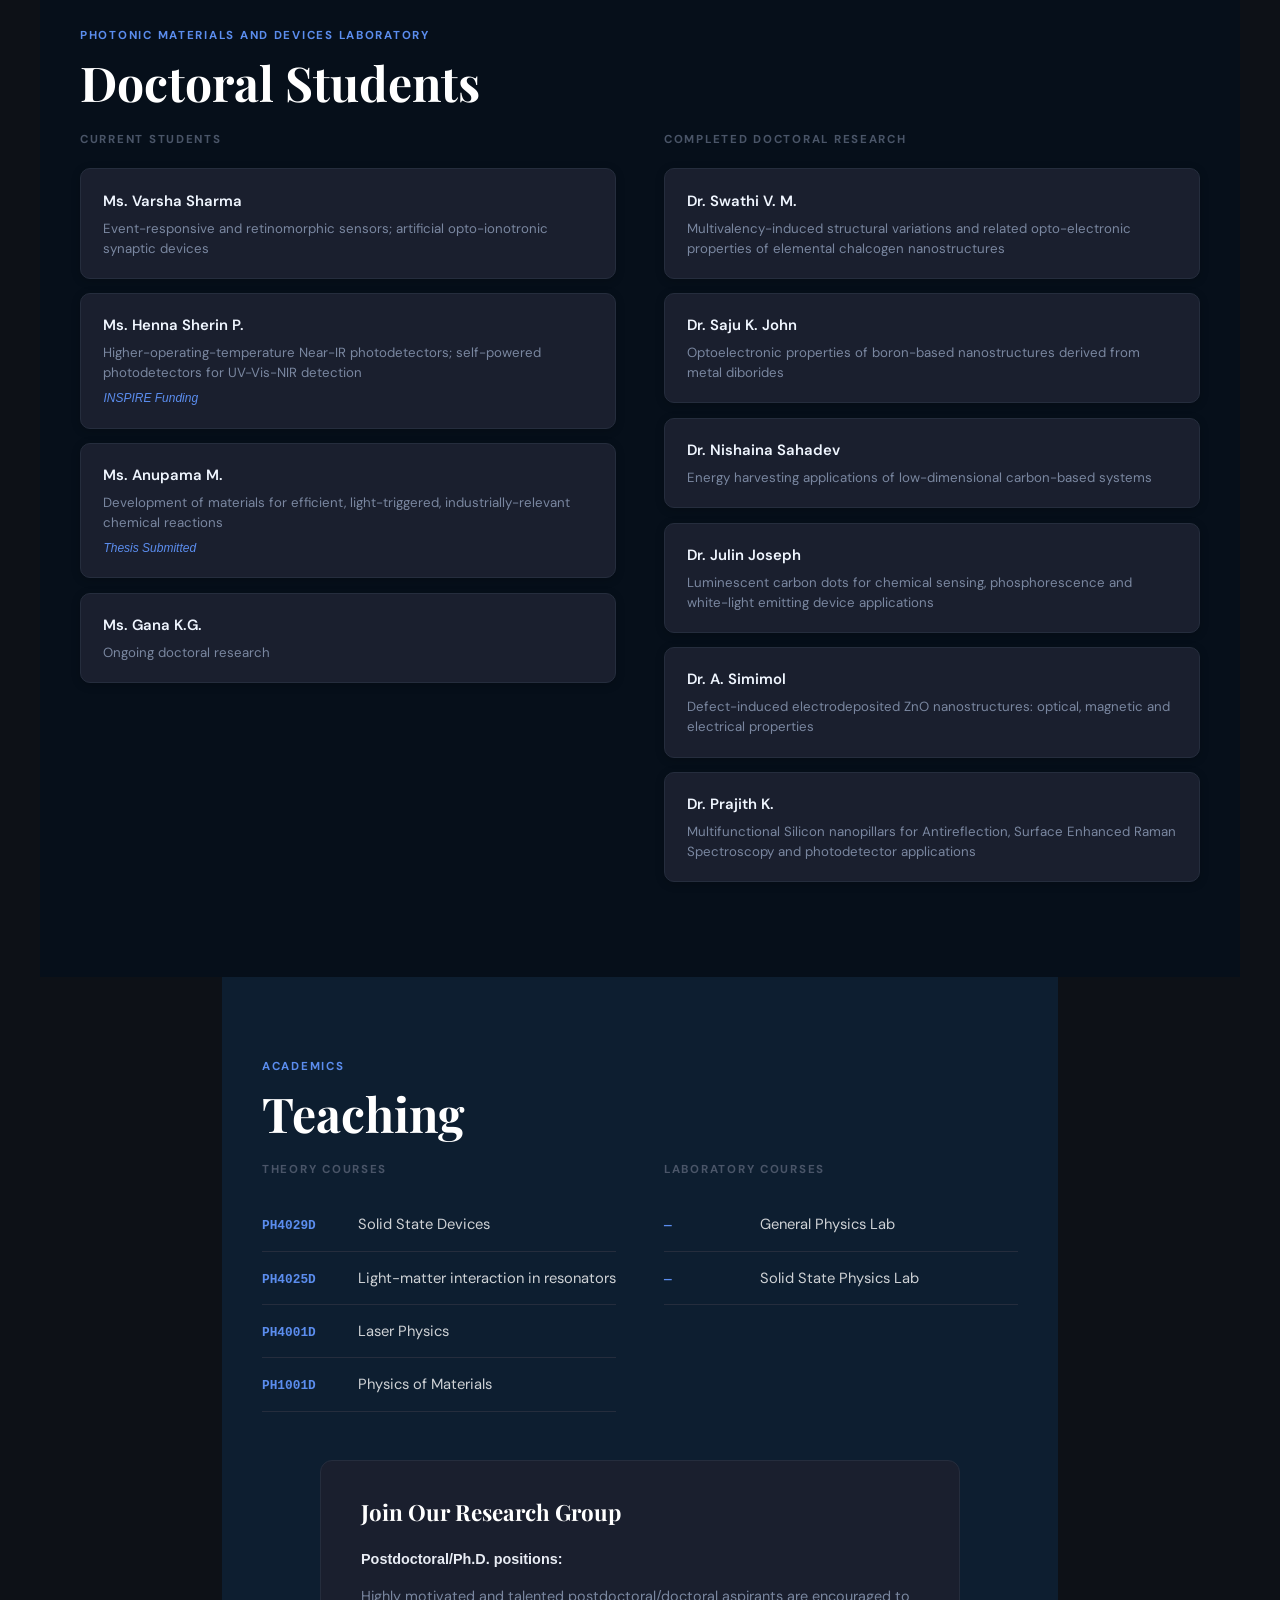
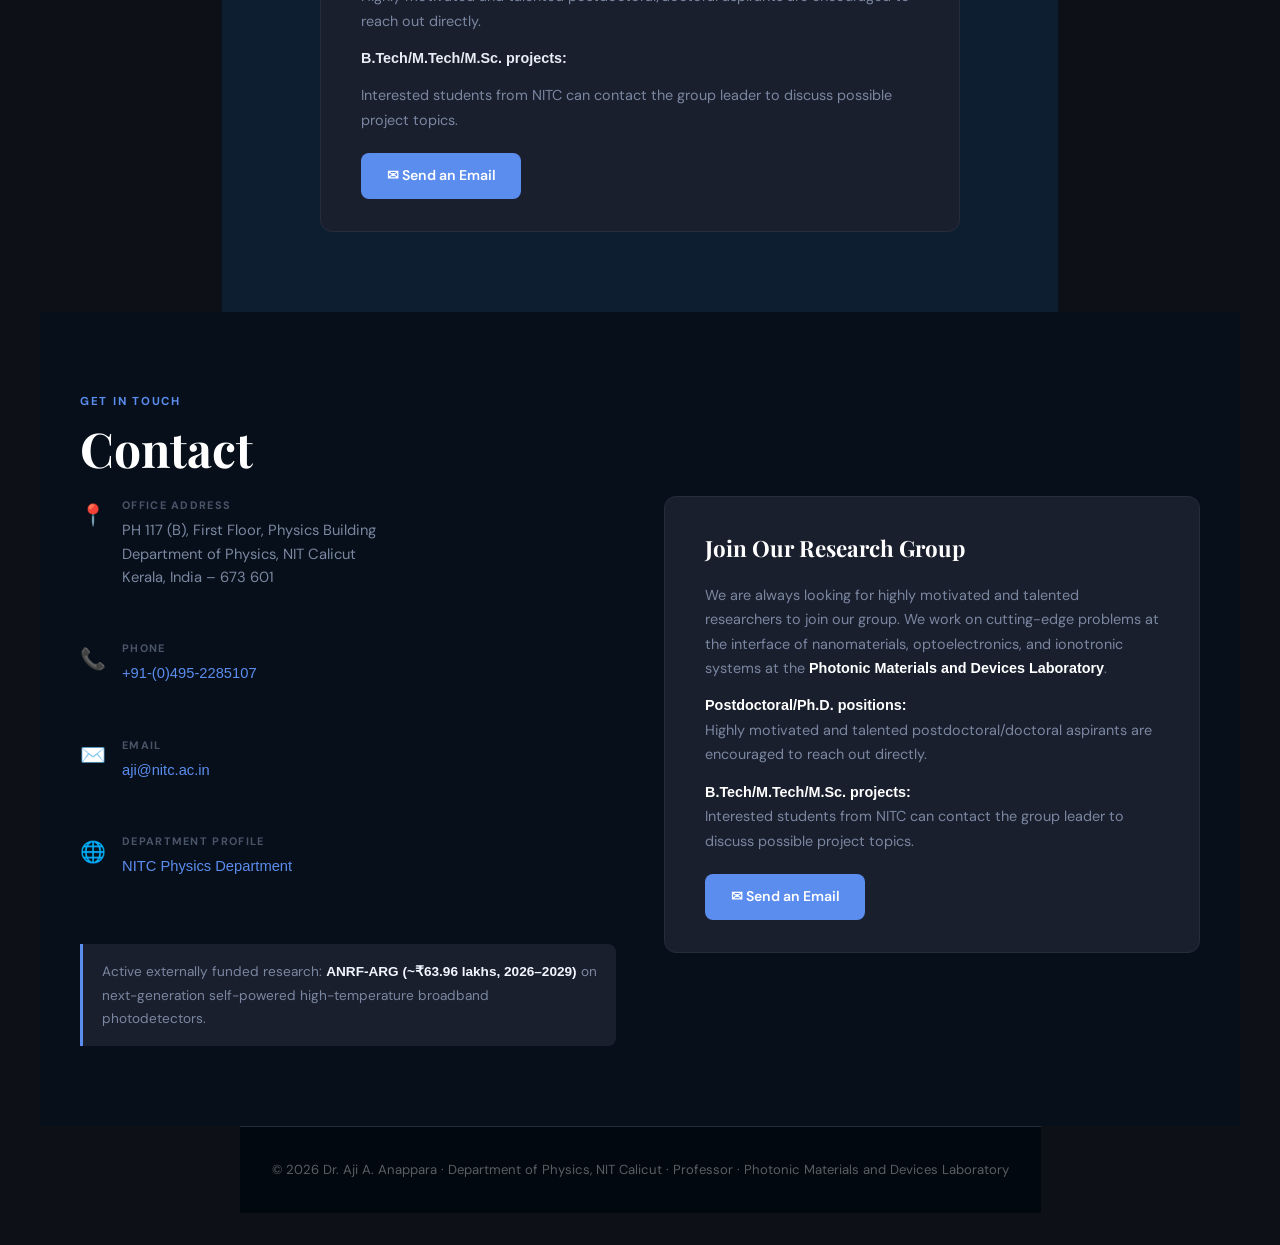
==== commit 42bfcc07: "Update index.html" ====
--- a/index.html
+++ b/index.html
@@ -562,6 +562,30 @@
 color: var(--text-muted);
 }
 
+/* publicationshowmore */
+.pub-filter.active {
+  background-color: var(--accent, #38bdf8);
+  color: #fff;
+  border-color: var(--accent, #38bdf8);
+}
+
+.btn-show-more {
+  padding: 0.7rem 2.5rem;
+  border: 1.5px solid var(--border, #252d3d);
+  background: var(--surface, #1a1f2e);
+  color: var(--text, #e8ecf4);
+  border-radius: 8px;
+  font-weight: 600;
+  font-size: 0.9rem;
+  cursor: pointer;
+  transition: all 0.2s ease;
+}
+
+.btn-show-more:hover {
+  border-color: var(--accent, #38bdf8);
+  color: var(--accent, #38bdf8);
+  transform: translateY(-1px);
+}
 /* ===== PATENTS ===== */
 .patents-stats {
 display: flex; gap: 2rem; margin-bottom: 2.5rem;
@@ -1659,6 +1683,9 @@
 </div>
 </div>
 </div>
+   <div class="pub-actions" style="display: flex; justify-content: center; margin-top: 2.5rem; width: 100%;">
+  <button class="btn-show-more" id="btnShowMore">Show More</button>
+</div>
 </section>
 
 <!-- ===== PATENTS ===== -->
@@ -2103,6 +2130,73 @@
     }
   });
 // -------------------------------------------
+   //show more
+document.addEventListener("DOMContentLoaded", () => {
+  const ITEMS_PER_PAGE = 5; 
+  let currentVisibleCount = ITEMS_PER_PAGE;
+  let activeFilter = 'all';
+
+  const pubListContainer = document.querySelector('.pub-list');
+  const btnShowMore = document.getElementById('btnShowMore');
+  const filterButtons = document.querySelectorAll('.pub-filter');
+
+  // Clone and preserve the original 41 list nodes on load
+  const allPublicationElements = Array.from(document.querySelectorAll('.pub-item'));
+
+  function updatePublicationsDisplay() {
+    // Clear out current DOM layout container view
+    pubListContainer.innerHTML = '';
+
+    // Filter items based on the data-filter attribute
+    const filteredElements = allPublicationElements.filter(item => {
+      if (activeFilter === 'all') return true;
+      const tagElement = item.querySelector('.pub-tag');
+      return tagElement && tagElement.textContent.trim().toLowerCase() === activeFilter.toLowerCase();
+    });
+
+    // Splice the active segment out of memory array chunk 
+    const itemsToDisplay = filteredElements.slice(0, currentVisibleCount);
+    
+    itemsToDisplay.forEach((item, index) => {
+      // Clean up index indicators dynamically based on real visible filters order
+      const numDiv = item.querySelector('.pub-num');
+      if (numDiv) {
+        numDiv.textContent = `#${filteredElements.length - index}`;
+      }
+      pubListContainer.appendChild(item);
+    });
+
+    // Toggle button layout visibility rule logic safely
+    if (currentVisibleCount >= filteredElements.length) {
+      btnShowMore.style.setProperty('display', 'none', 'important');
+    } else {
+      btnShowMore.style.setProperty('display', 'block', 'important');
+    }
+  }
+
+  // Action event execution handling rules
+  btnShowMore.addEventListener('click', (e) => {
+    e.preventDefault();
+    currentVisibleCount += ITEMS_PER_PAGE;
+    updatePublicationsDisplay();
+  });
+
+  filterButtons.forEach(btn => {
+    btn.addEventListener('click', (e) => {
+      e.preventDefault();
+      filterButtons.forEach(b => b.classList.remove('active'));
+      e.target.classList.add('active');
+
+      activeFilter = e.target.getAttribute('data-filter');
+      currentVisibleCount = ITEMS_PER_PAGE; // Reset baseline count threshold rules on type switch
+      updatePublicationsDisplay();
+    });
+  });
+
+  // Run initial presentation logic render sequence
+  updatePublicationsDisplay();
+});
+   
 </script>
 </body>
 </html>
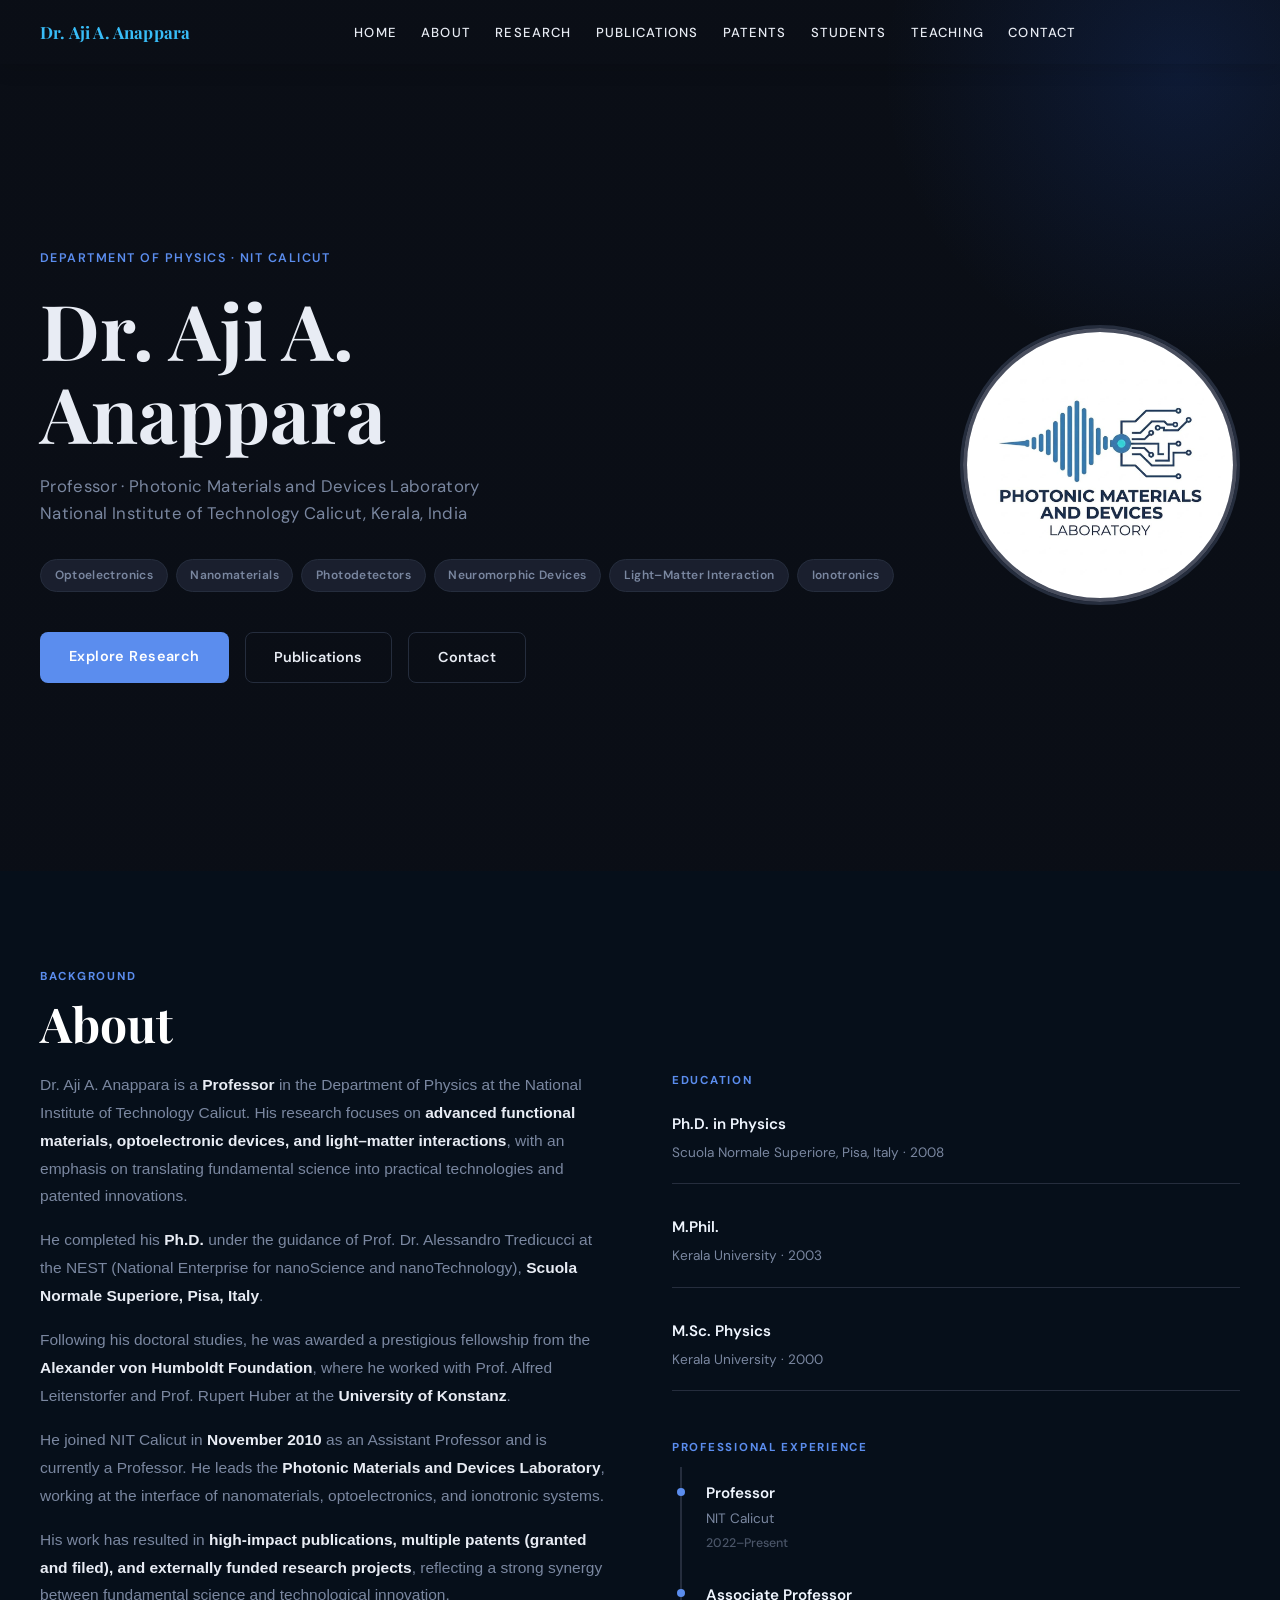
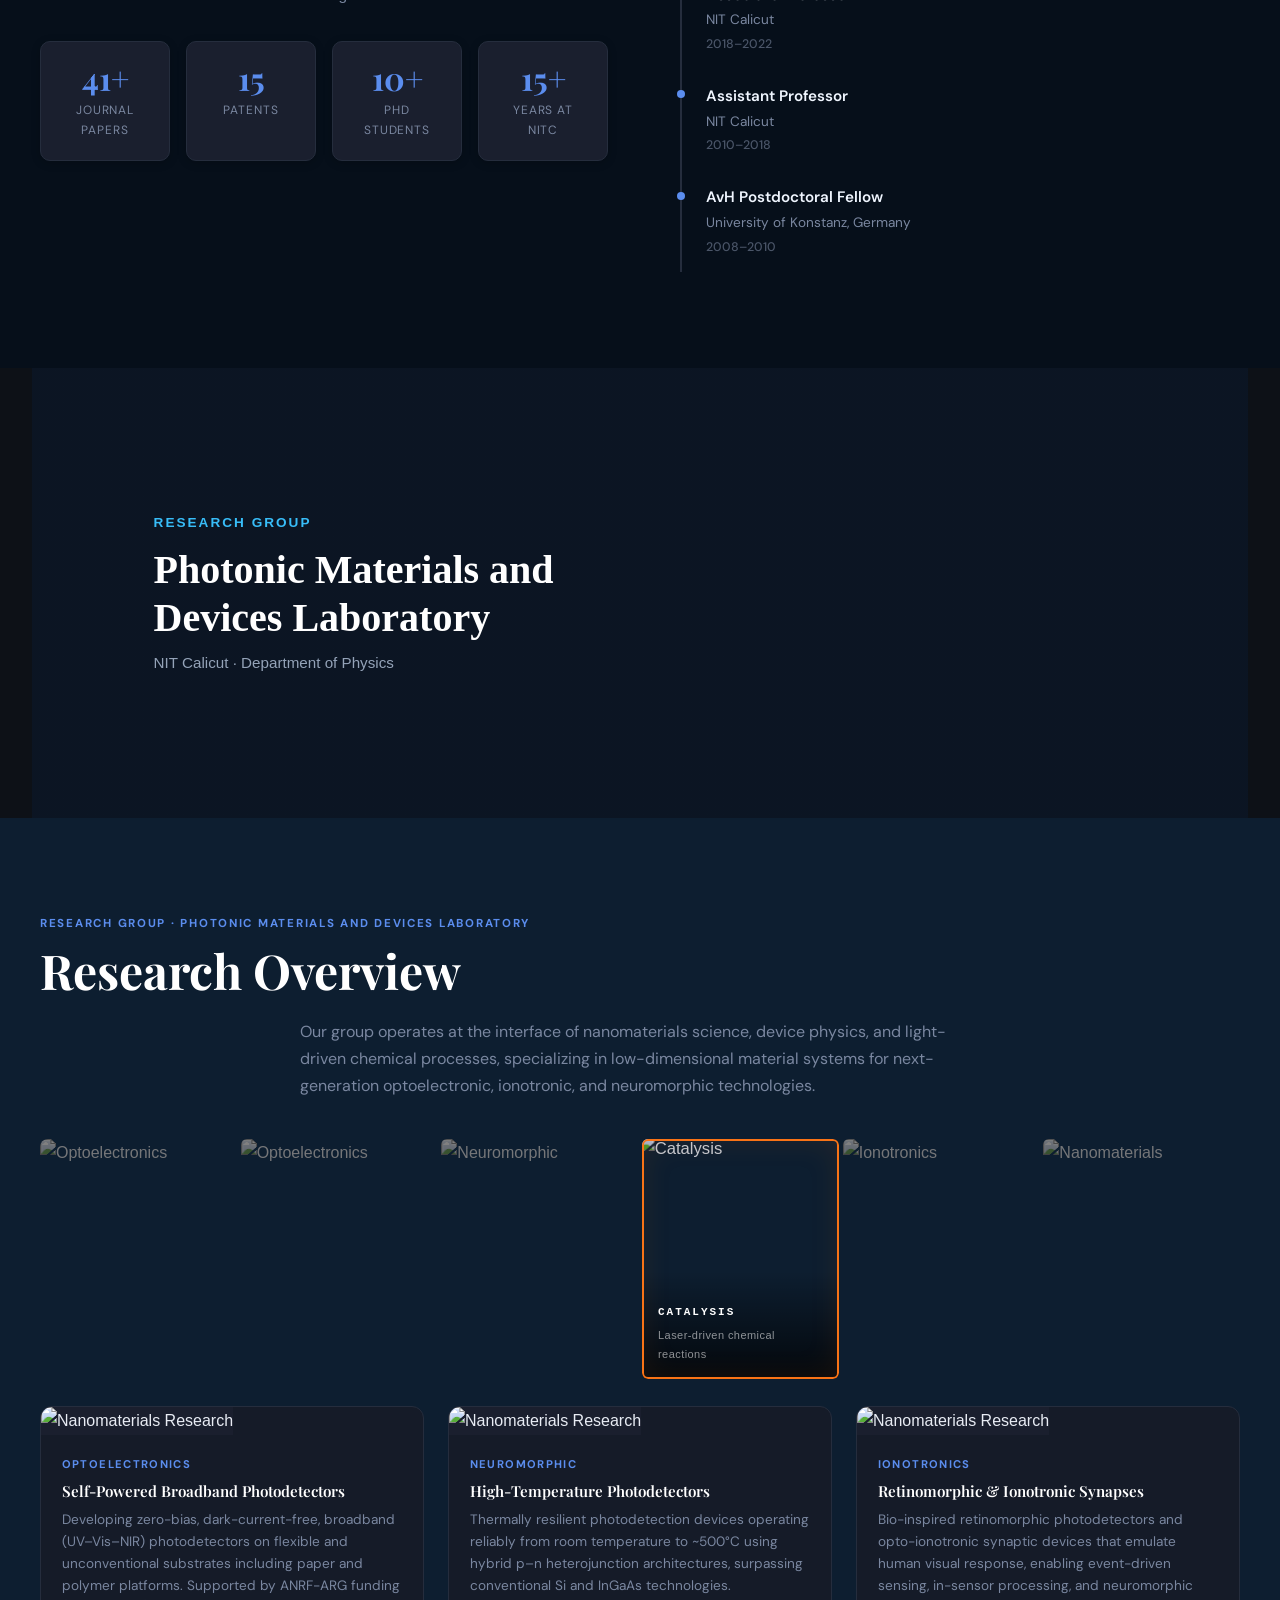
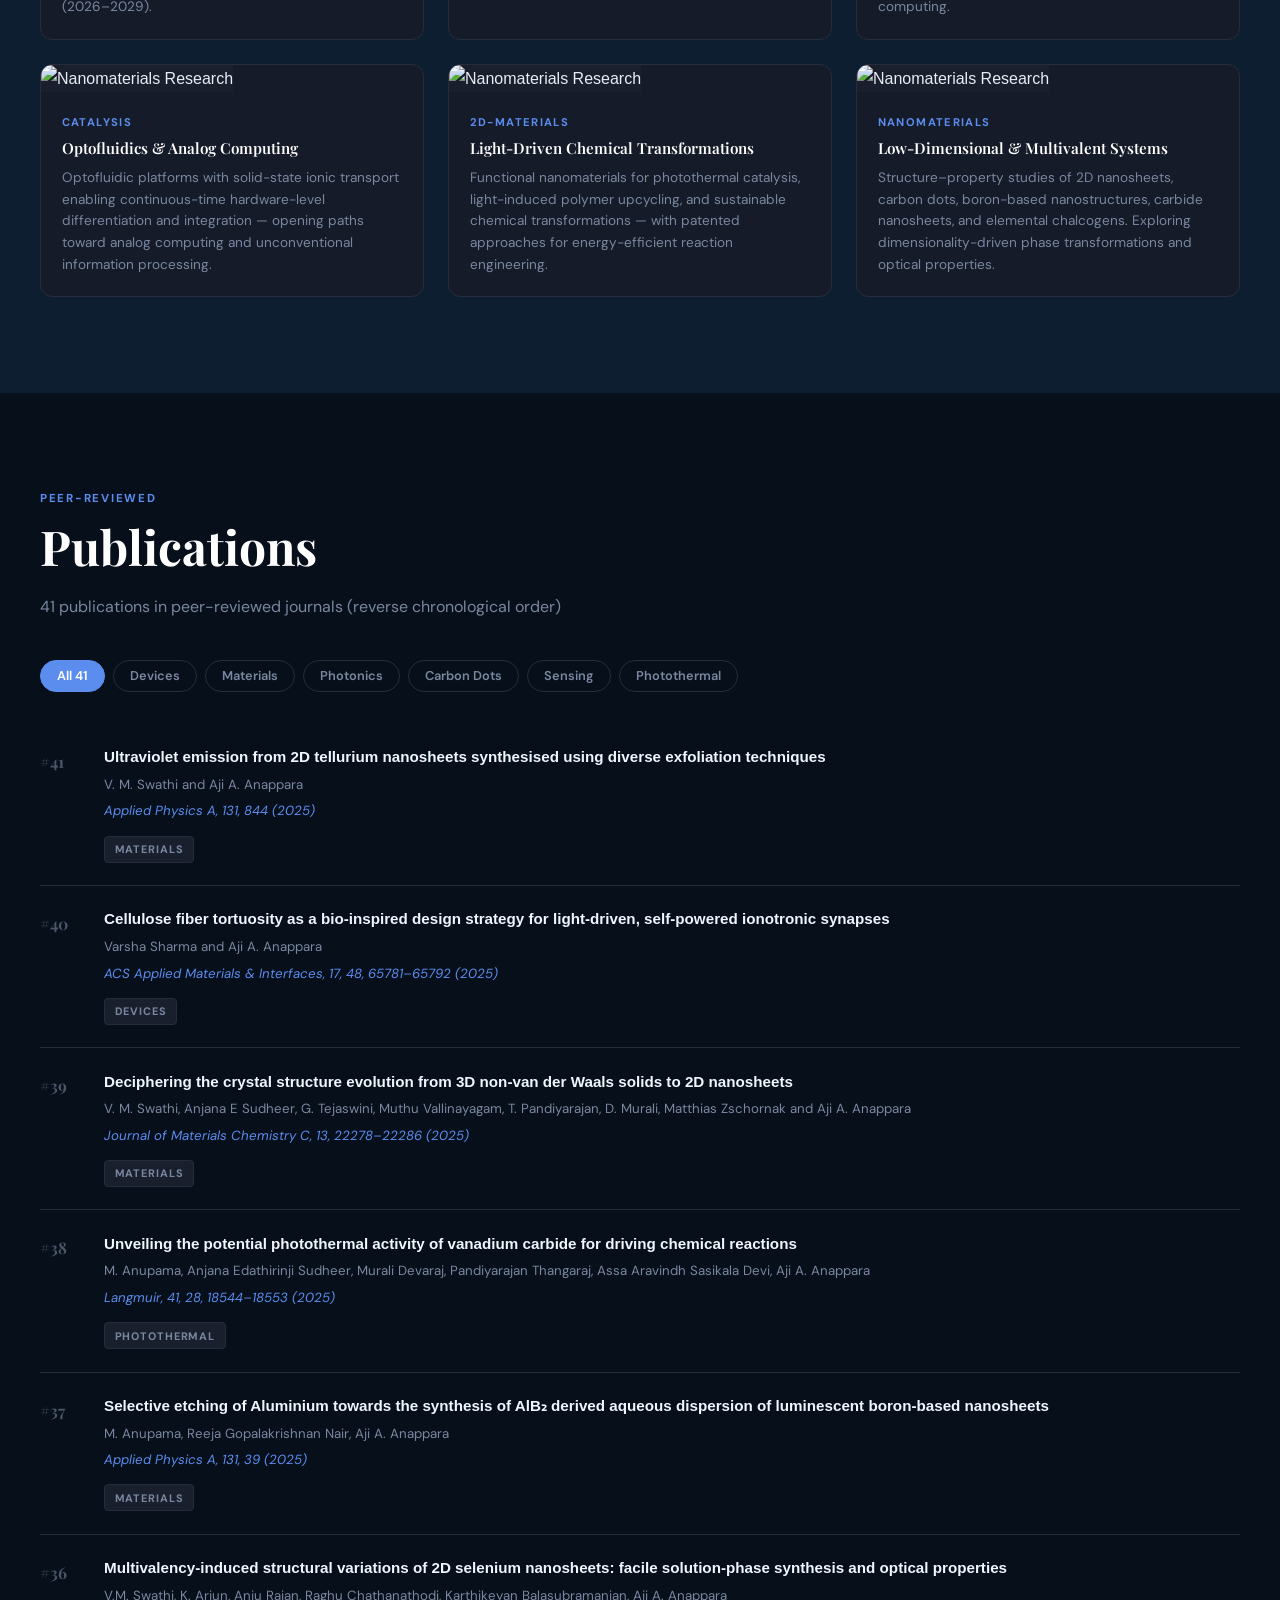
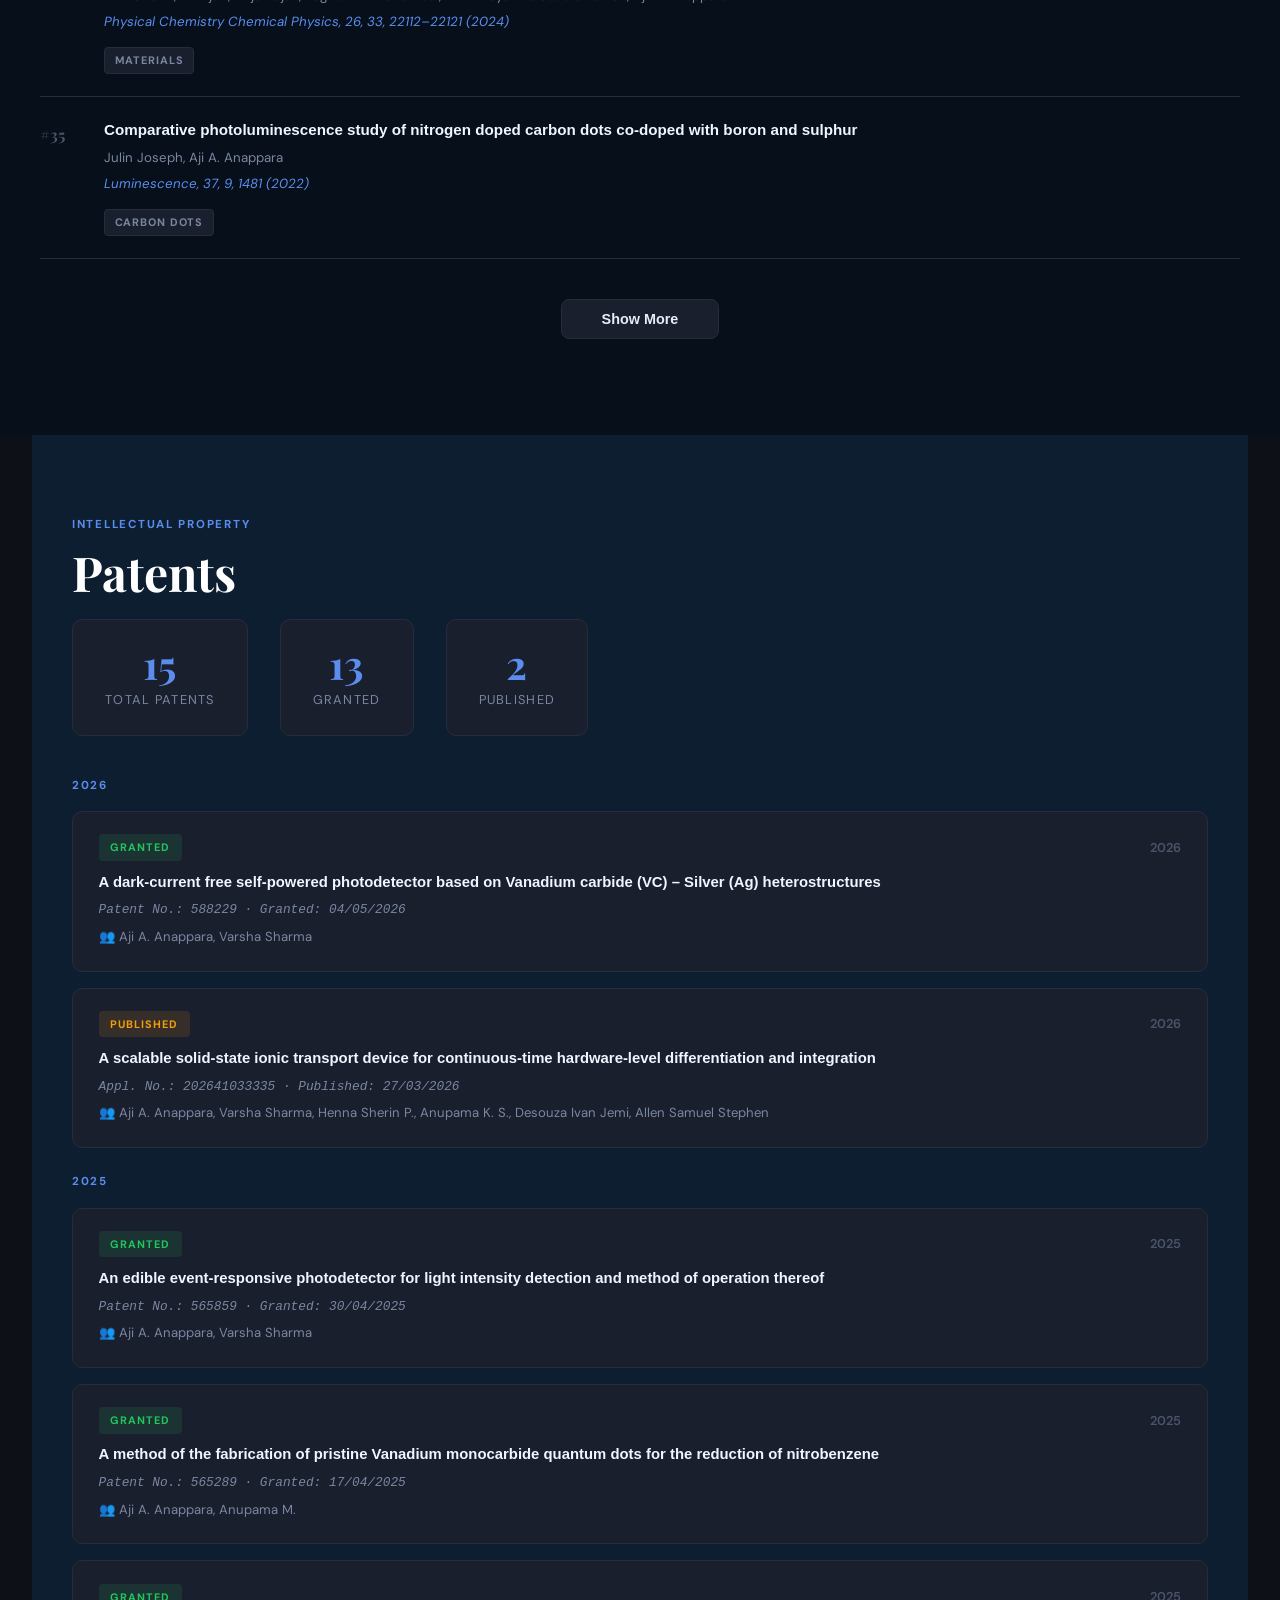
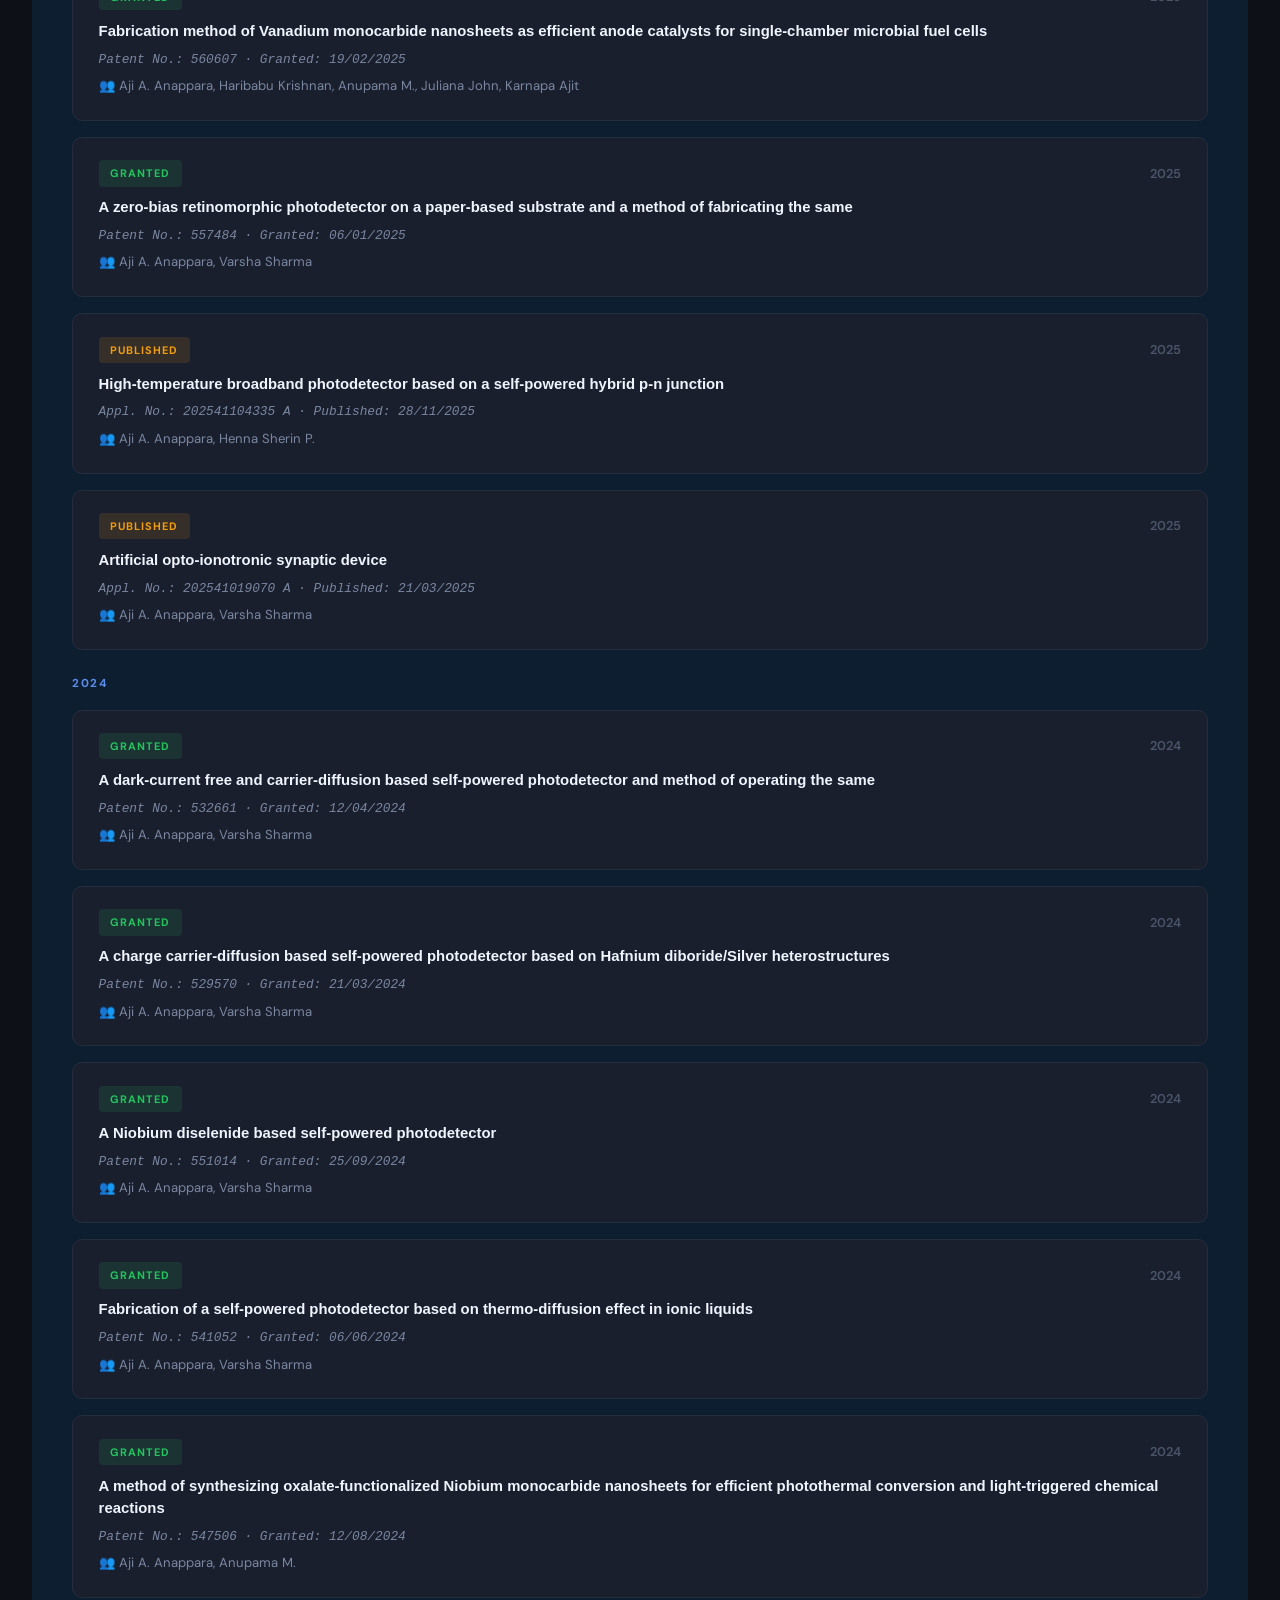
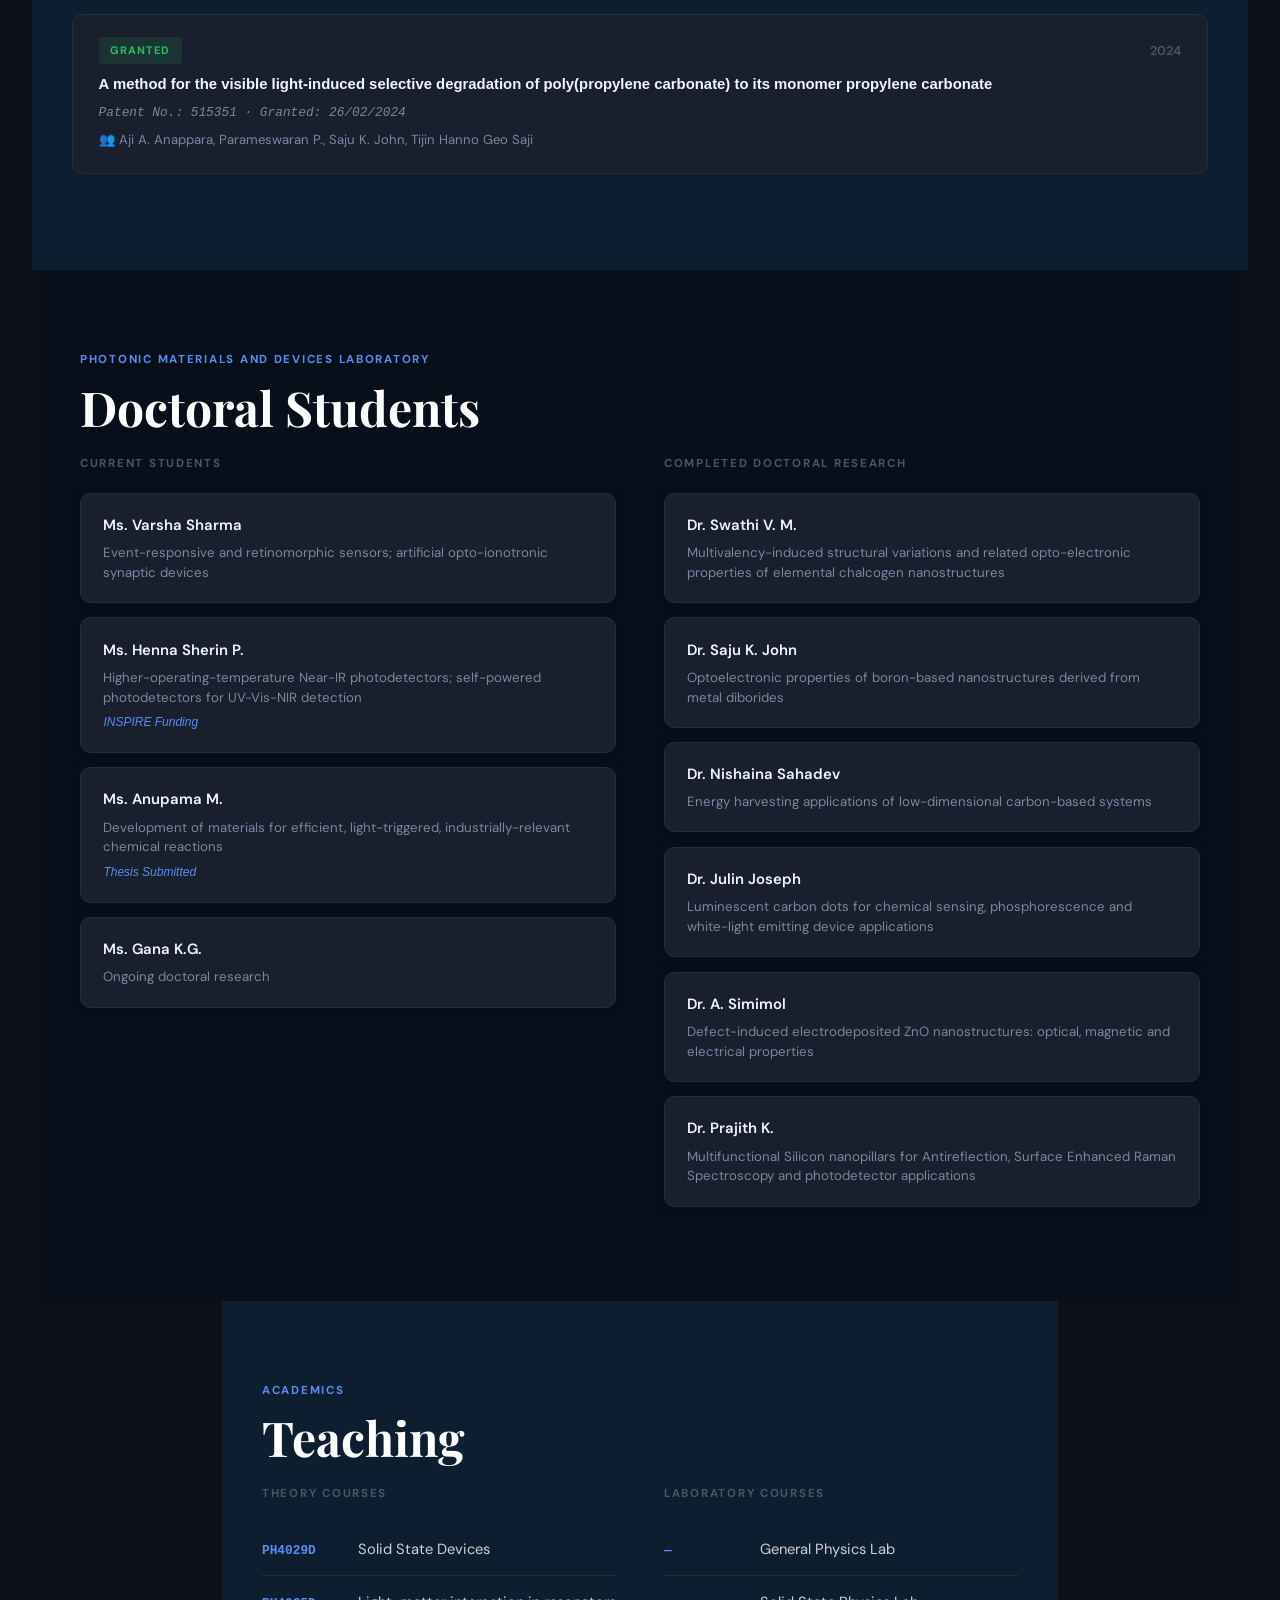
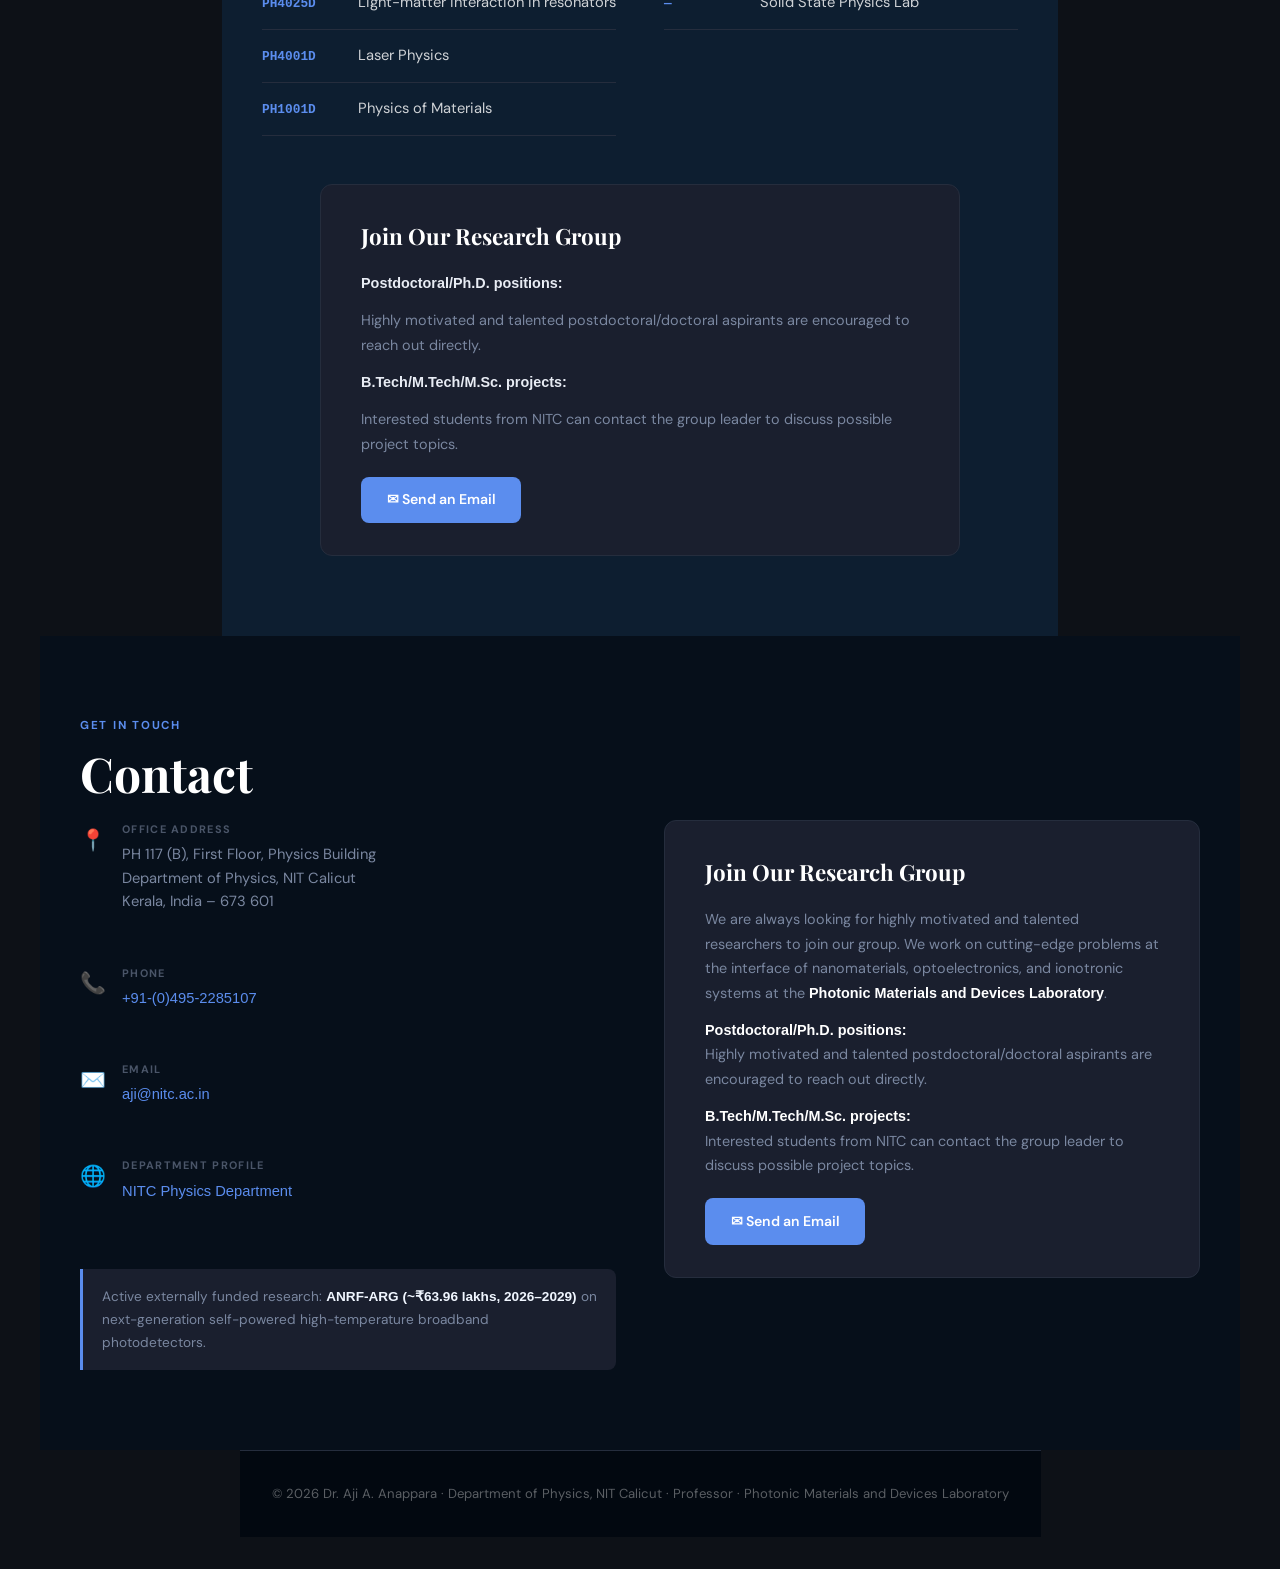
==== commit 84393b33: "Update index.html" ====
--- a/index.html
+++ b/index.html
@@ -1683,8 +1683,9 @@
 </div>
 </div>
 </div>
-   <div class="pub-actions" style="display: flex; justify-content: center; margin-top: 2.5rem; width: 100%;">
+ <div class="pub-actions" style="display: flex; justify-content: center; gap: 1rem; margin-top: 2.5rem; width: 100%;">
   <button class="btn-show-more" id="btnShowMore">Show More</button>
+  <button class="btn-show-more" id="btnShowLess" style="display: none;">Show Less</button>
 </div>
 </section>
 
@@ -2077,48 +2078,104 @@
 });
 
 // ===== PUBLICATION FILTER BUTTONS =====
-document.querySelectorAll('.pub-filter').forEach(btn => {
-btn.addEventListener('click', () => {
-
-document.querySelectorAll('.pub-filter').forEach(b => 
-b.classList.remove('active')
-);
-btn.classList.add('active');
-
-const category = btn.textContent.trim();
-
-document.querySelectorAll('.pub-item').forEach(item => {
-const tag = item.querySelector('.pub-tag').textContent.trim();
-
-if (category.startsWith('All') || tag === category) {
-item.style.display = '';
-} else {
-item.style.display = 'none';
-}
+// ===== PUBLICATIONS FILTER & SHOW MORE LOGIC =====
+document.addEventListener("DOMContentLoaded", () => {
+  const ITEMS_PER_PAGE = 5; 
+  let currentVisibleCount = ITEMS_PER_PAGE;
+  let activeFilter = 'all';
+
+  const pubItems = document.querySelectorAll('.pub-item');
+  const btnShowMore = document.getElementById('btnShowMore');
+  const filterButtons = document.querySelectorAll('.pub-filter');
+
+  function updatePublicationsDisplay() {
+    let totalInCurrentFilter = 0;
+    let visibleInCurrentFilter = 0;
+
+    // 1. Calculate how many items match the current filter and apply display toggles
+    pubItems.forEach((item) => {
+      const tagElement = item.querySelector('.pub-tag');
+      const itemCategory = tagElement ? tagElement.textContent.trim() : '';
+
+      // Check if item matches the selected filter
+      const matchesFilter = (activeFilter === 'all') || (itemCategory === activeFilter);
+
+      if (matchesFilter) {
+        totalInCurrentFilter++;
+        
+        // If "All" is selected, respect the pagination limit.
+        // If a specific category is selected, ignore the limit and show everything.
+        if (activeFilter !== 'all' || visibleInCurrentFilter < currentVisibleCount) {
+          item.style.display = 'flex'; // Uses 'flex' to match your CSS rules
+          visibleInCurrentFilter++;
+        } else {
+          item.style.display = 'none';
+        }
+      } else {
+        item.style.display = 'none';
+      }
+    });
+
+    // 2. Dynamically update the chronological numbering based on what is currently shown
+    let displayIndex = 0;
+    pubItems.forEach((item) => {
+       if (item.style.display !== 'none') {
+           const numDiv = item.querySelector('.pub-num');
+           if (numDiv) {
+               numDiv.textContent = `#${totalInCurrentFilter - displayIndex}`;
+           }
+           displayIndex++;
+       }
+    });
+
+    // 3. Handle the visibility of the "Show More" button
+    if (btnShowMore) {
+      if (activeFilter === 'all' && currentVisibleCount < totalInCurrentFilter) {
+        btnShowMore.style.display = 'block';
+      } else {
+        btnShowMore.style.display = 'none';
+      }
+    }
+  }
+
+  // Handle "Show More" button clicks
+  if (btnShowMore) {
+    btnShowMore.addEventListener('click', (e) => {
+      e.preventDefault();
+      currentVisibleCount += ITEMS_PER_PAGE;
+      updatePublicationsDisplay();
+    });
+  }
+
+  // Handle Filter button clicks
+  filterButtons.forEach(btn => {
+    btn.addEventListener('click', (e) => {
+      e.preventDefault();
+      
+      // Update active button styling
+      filterButtons.forEach(b => b.classList.remove('active'));
+      btn.classList.add('active');
+
+      // Determine filter category from button text
+      const btnText = btn.textContent.trim();
+      if (btnText.startsWith('All')) {
+        activeFilter = 'all';
+      } else {
+        activeFilter = btnText;
+      }
+
+      // Reset pagination back to initial count when switching filters
+      currentVisibleCount = ITEMS_PER_PAGE; 
+      updatePublicationsDisplay();
+    });
+  });
+
+  // Run on initial page load
+  updatePublicationsDisplay();
 });
 
-});
-});
-
 // ===== RESEARCH TAG BUTTONS =====
-document.querySelectorAll('.res-tag-btn').forEach(btn => {
-btn.addEventListener('click', () => {
-document.querySelectorAll('.res-tag-btn').forEach(b => b.classList.remove('active'));
-btn.classList.add('active');
-});
-});
-
-// ===== ACTIVE NAV HIGHLIGHT ON SCROLL =====
-const sections = document.querySelectorAll('section[id]');
-window.addEventListener('scroll', () => {
-let current = '';
-sections.forEach(sec => {
-if (window.scrollY >= sec.offsetTop - 100) current = sec.getAttribute('id');
-});
-document.querySelectorAll('.navbar-nav a').forEach(a => {
-a.style.color = a.getAttribute('href') === '#' + current ? 'var(--text)' : '';
-});
-});
+
 // --------------------------------------
 const navbar = document.querySelector('.navbar');
 
@@ -2130,73 +2187,129 @@
     }
   });
 // -------------------------------------------
-   //show more
+//show more
 document.addEventListener("DOMContentLoaded", () => {
-  const ITEMS_PER_PAGE = 5; 
+  const ITEMS_PER_PAGE = 7; 
   let currentVisibleCount = ITEMS_PER_PAGE;
-  let activeFilter = 'all';
-
-  const pubListContainer = document.querySelector('.pub-list');
+  let activeFilter = 'all'; // Starts on the 'All' tab
+
+  const pubItems = document.querySelectorAll('.pub-item');
   const btnShowMore = document.getElementById('btnShowMore');
+  const btnShowLess = document.getElementById('btnShowLess'); // New Show Less button
   const filterButtons = document.querySelectorAll('.pub-filter');
 
-  // Clone and preserve the original 41 list nodes on load
-  const allPublicationElements = Array.from(document.querySelectorAll('.pub-item'));
-
-  function updatePublicationsDisplay() {
-    // Clear out current DOM layout container view
-    pubListContainer.innerHTML = '';
-
-    // Filter items based on the data-filter attribute
-    const filteredElements = allPublicationElements.filter(item => {
-      if (activeFilter === 'all') return true;
+  function renderPublications() {
+    let totalMatches = 0;
+    let currentlyShown = 0;
+
+    // 1. Loop through every publication item
+    pubItems.forEach(item => {
       const tagElement = item.querySelector('.pub-tag');
-      return tagElement && tagElement.textContent.trim().toLowerCase() === activeFilter.toLowerCase();
+      const tagText = tagElement ? tagElement.textContent.trim().toLowerCase() : '';
+      
+      const isAllTab = (activeFilter === 'all');
+      const isMatch = isAllTab || (tagText === activeFilter);
+
+      if (isMatch) {
+        totalMatches++;
+        
+        if (isAllTab) {
+          if (currentlyShown < currentVisibleCount) {
+            item.style.display = 'flex'; 
+            currentlyShown++;
+          } else {
+            item.style.display = 'none'; 
+          }
+        } else {
+          item.style.display = 'flex'; 
+          currentlyShown++;
+        }
+      } else {
+        item.style.display = 'none';
+      }
     });
 
-    // Splice the active segment out of memory array chunk 
-    const itemsToDisplay = filteredElements.slice(0, currentVisibleCount);
-    
-    itemsToDisplay.forEach((item, index) => {
-      // Clean up index indicators dynamically based on real visible filters order
-      const numDiv = item.querySelector('.pub-num');
-      if (numDiv) {
-        numDiv.textContent = `#${filteredElements.length - index}`;
+    // 2. Renumber the visible items dynamically
+    let displayIndex = totalMatches;
+    pubItems.forEach(item => {
+      if (item.style.display === 'flex') {
+        const numDiv = item.querySelector('.pub-num');
+        if (numDiv) {
+          numDiv.textContent = `#${displayIndex}`;
+        }
+        displayIndex--;
       }
-      pubListContainer.appendChild(item);
     });
 
-    // Toggle button layout visibility rule logic safely
-    if (currentVisibleCount >= filteredElements.length) {
-      btnShowMore.style.setProperty('display', 'none', 'important');
+    // 3. Handle the visibility of BOTH buttons
+    if (activeFilter === 'all') {
+      // If there are more total items than our page limit (5)
+      if (totalMatches > ITEMS_PER_PAGE) {
+        if (currentlyShown < totalMatches) {
+          // Still more to show
+          if (btnShowMore) btnShowMore.style.display = 'block';
+          if (btnShowLess) btnShowLess.style.display = 'none';
+        } else {
+          // We have shown everything! Swap the buttons.
+          if (btnShowMore) btnShowMore.style.display = 'none';
+          if (btnShowLess) btnShowLess.style.display = 'block';
+        }
+      } else {
+        // 5 or fewer items total - hide both buttons
+        if (btnShowMore) btnShowMore.style.display = 'none';
+        if (btnShowLess) btnShowLess.style.display = 'none';
+      }
     } else {
-      btnShowMore.style.setProperty('display', 'block', 'important');
+      // On specific category tabs, hide both buttons
+      if (btnShowMore) btnShowMore.style.display = 'none';
+      if (btnShowLess) btnShowLess.style.display = 'none';
     }
   }
 
-  // Action event execution handling rules
-  btnShowMore.addEventListener('click', (e) => {
-    e.preventDefault();
-    currentVisibleCount += ITEMS_PER_PAGE;
-    updatePublicationsDisplay();
-  });
+  // --- EVENT LISTENERS ---
+
+  if (btnShowMore) {
+    btnShowMore.addEventListener('click', (e) => {
+      e.preventDefault();
+      currentVisibleCount += ITEMS_PER_PAGE; 
+      renderPublications();
+    });
+  }
+
+  if (btnShowLess) {
+    btnShowLess.addEventListener('click', (e) => {
+      e.preventDefault();
+      currentVisibleCount = ITEMS_PER_PAGE; // Reset back to 5
+      renderPublications();
+      
+      // Optional: Smoothly scroll the user back to the top of the publications section 
+      // so they don't get lost at the bottom of the page when the list shrinks!
+      document.getElementById('publications').scrollIntoView({ behavior: 'smooth' });
+    });
+  }
 
   filterButtons.forEach(btn => {
     btn.addEventListener('click', (e) => {
       e.preventDefault();
+      
       filterButtons.forEach(b => b.classList.remove('active'));
-      e.target.classList.add('active');
-
-      activeFilter = e.target.getAttribute('data-filter');
-      currentVisibleCount = ITEMS_PER_PAGE; // Reset baseline count threshold rules on type switch
-      updatePublicationsDisplay();
+      btn.classList.add('active');
+
+      const btnText = btn.textContent.trim().toLowerCase();
+      if (btnText.startsWith('all')) {
+        activeFilter = 'all';
+      } else {
+        activeFilter = btnText;
+      }
+
+      currentVisibleCount = ITEMS_PER_PAGE; 
+      renderPublications();
     });
   });
 
-  // Run initial presentation logic render sequence
-  updatePublicationsDisplay();
+  renderPublications();
 });
-   
+//-----------------------------------------------
 </script>
 </body>
 </html>
